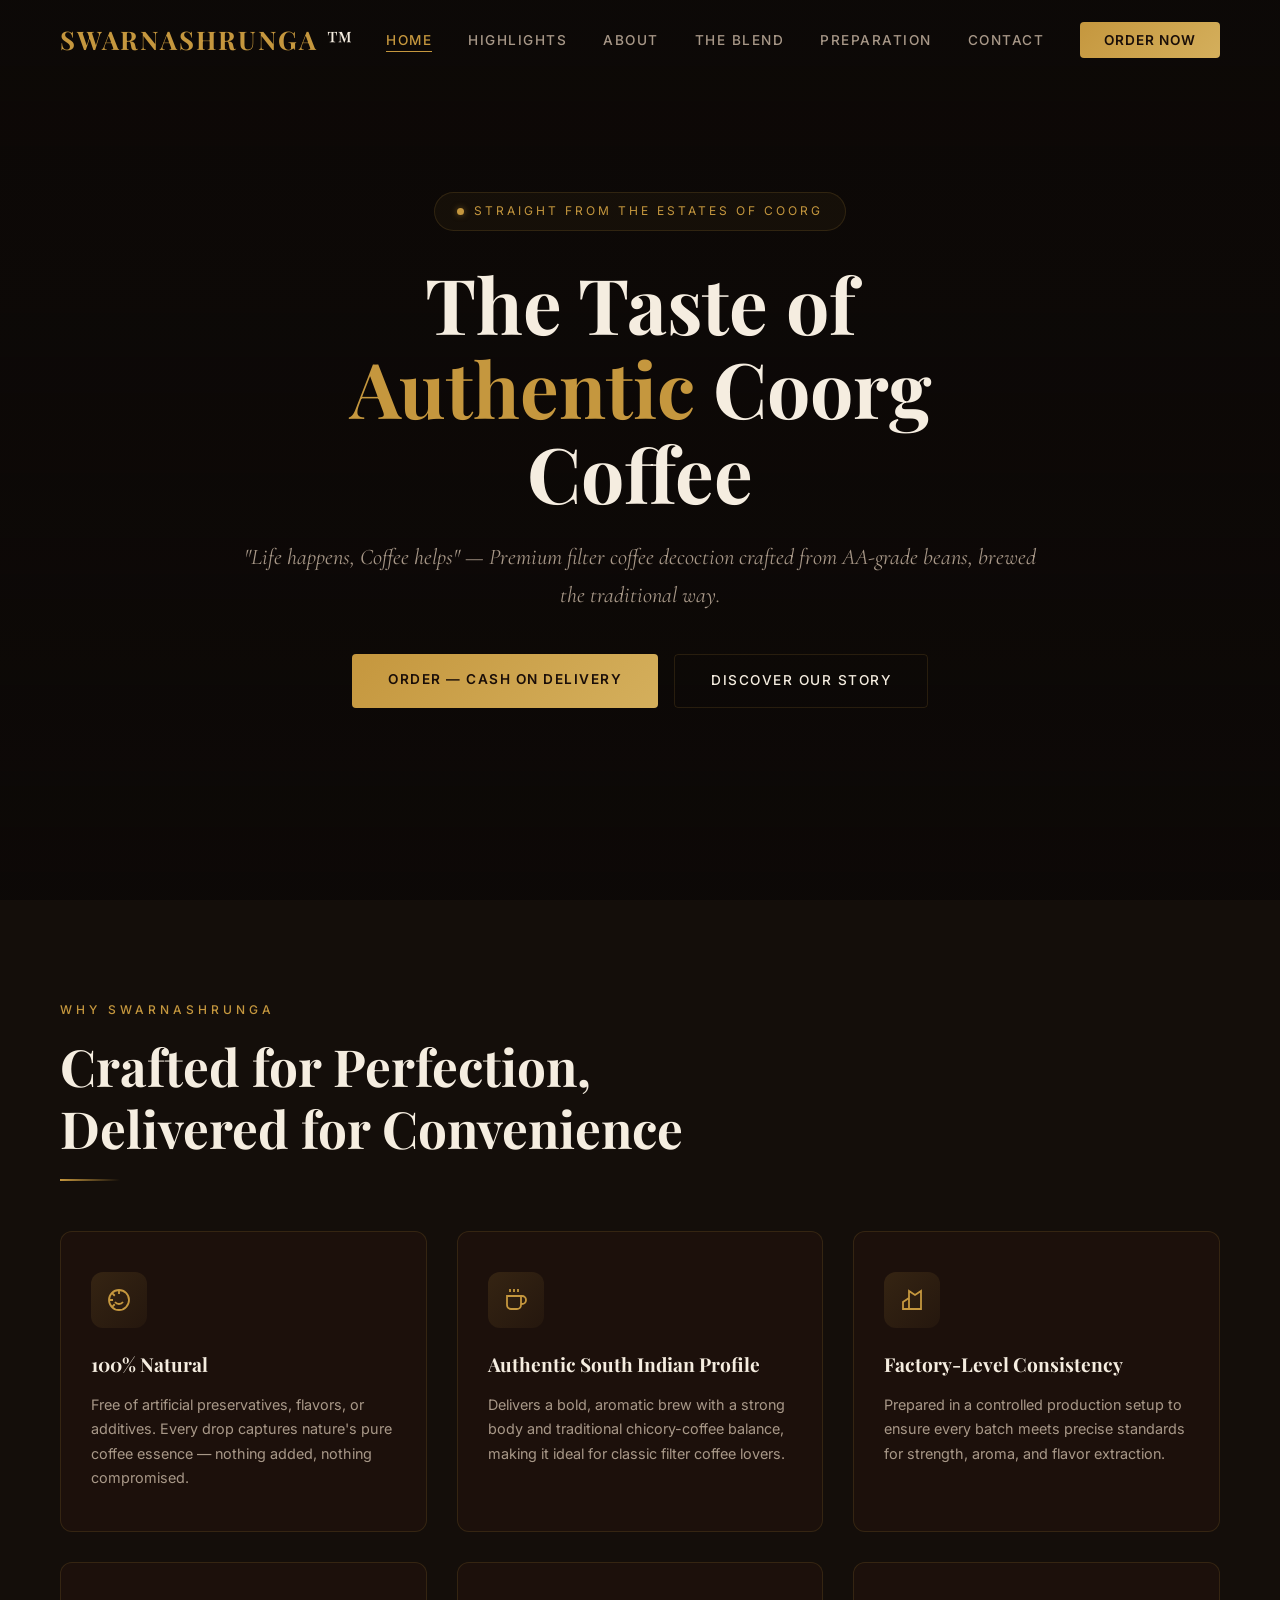
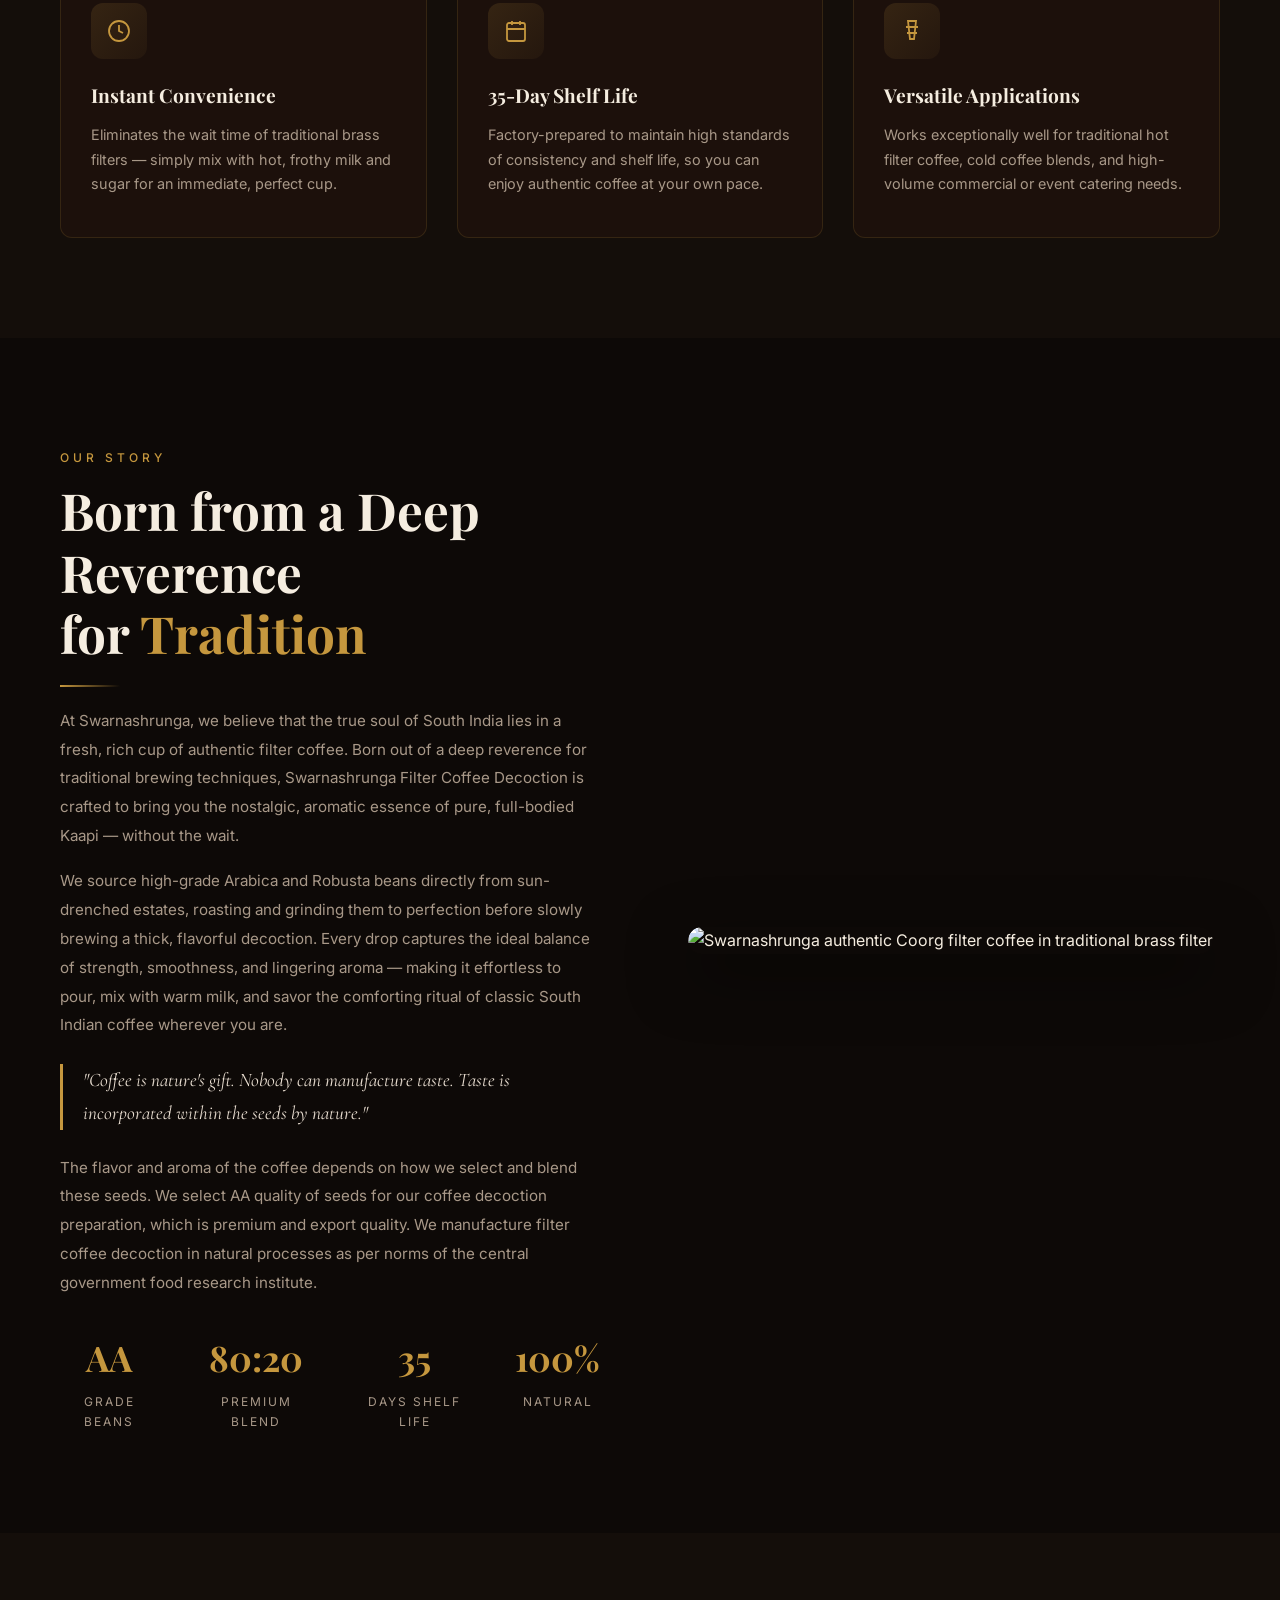
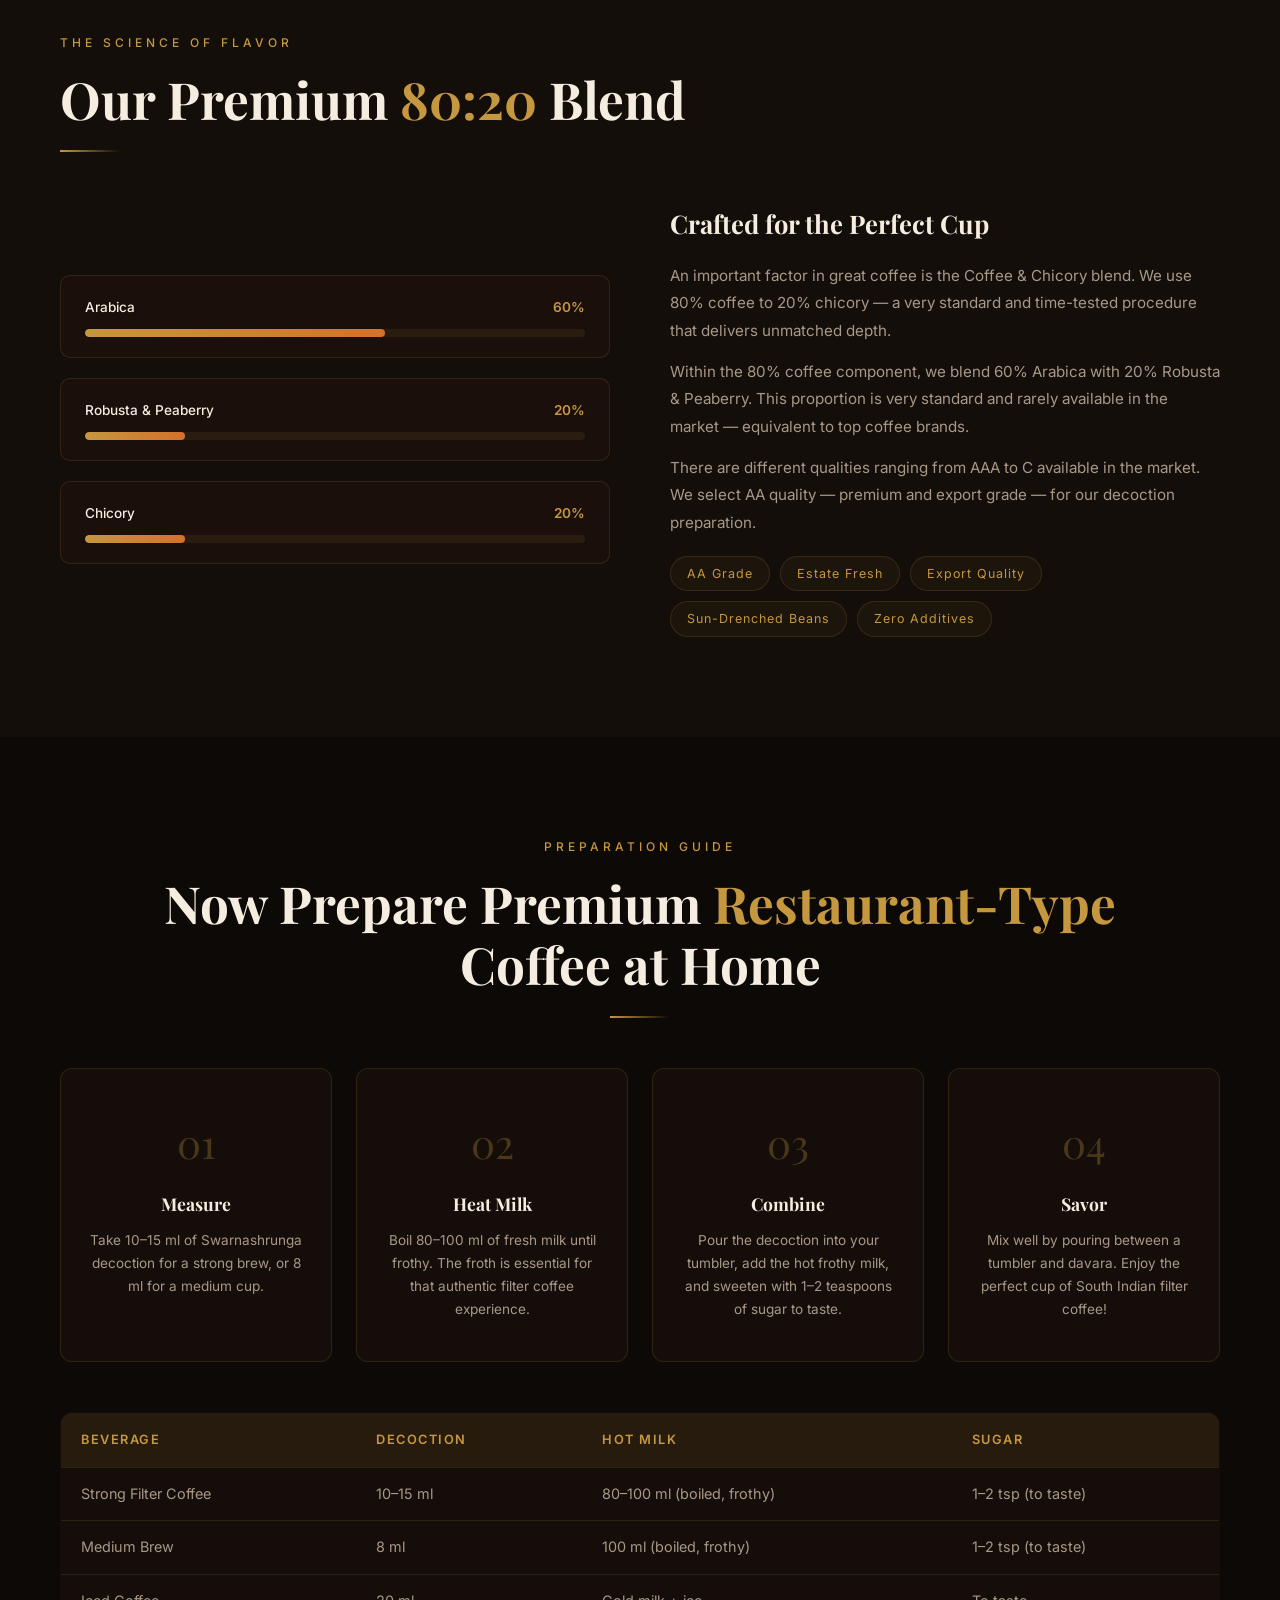
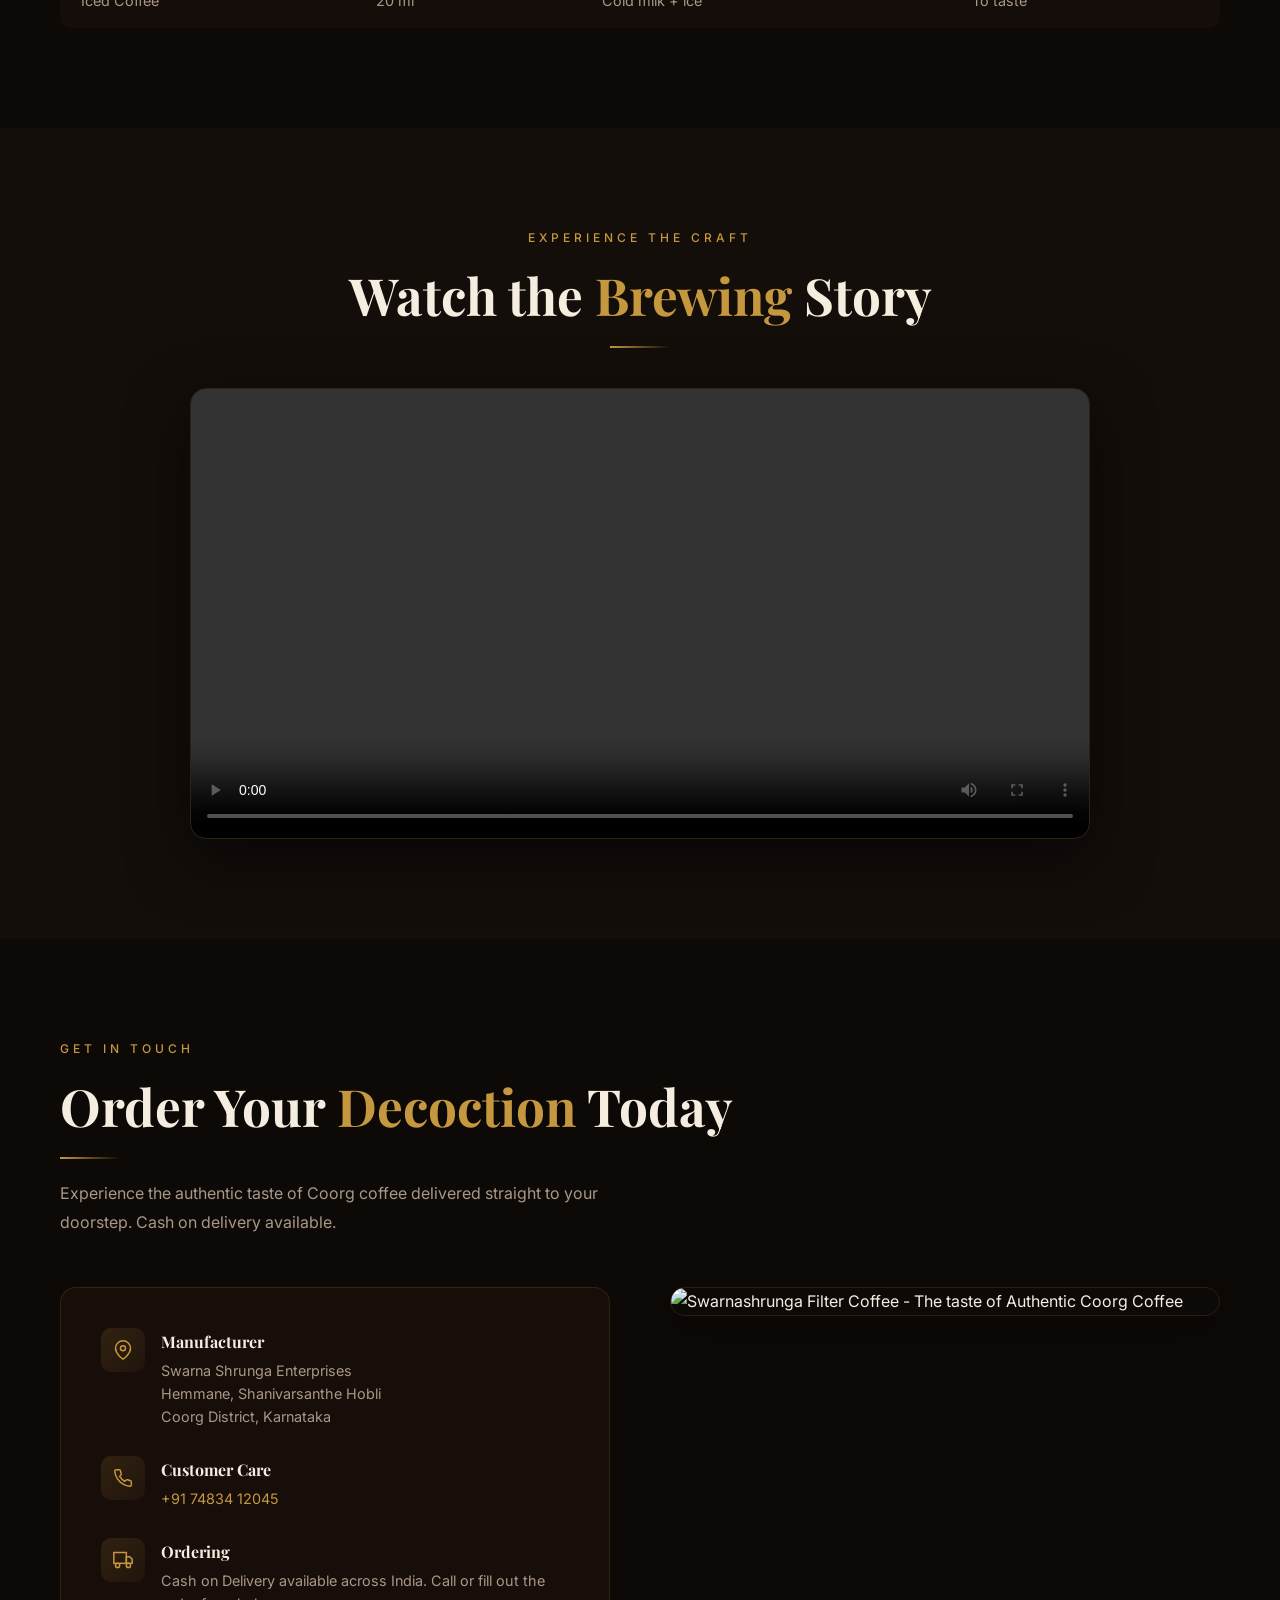
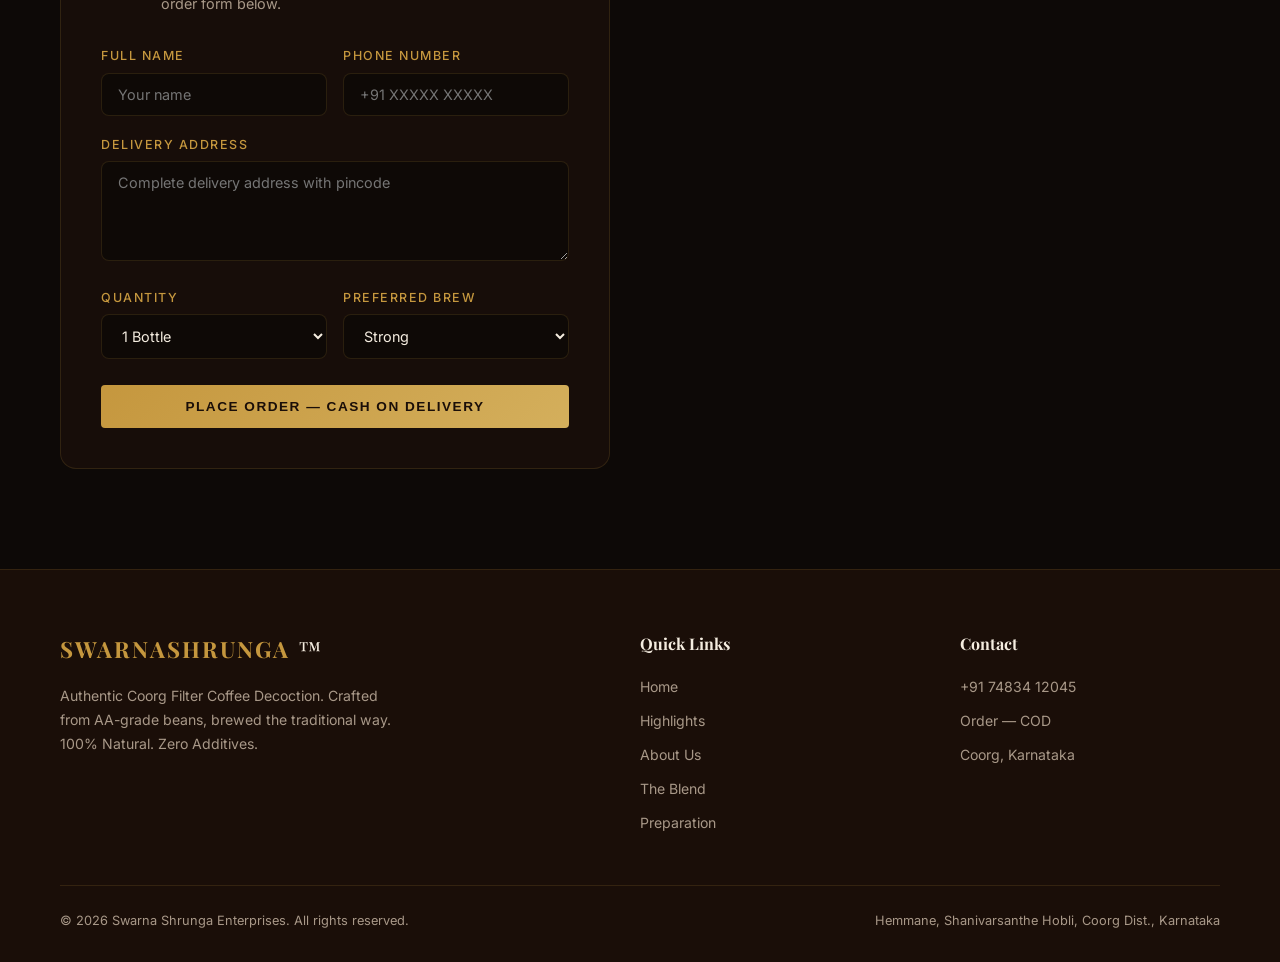
==== index.html @ 89856e54 "Add files via upload" ====
<!DOCTYPE html>
<html lang="en">
<head>
  <meta charset="UTF-8">
  <meta name="viewport" content="width=device-width, initial-scale=1.0">
  <title>Swarnashrunga — Authentic Coorg Filter Coffee Decoction</title>
  <meta name="description" content="Swarnashrunga Filter Coffee Decoction brings the authentic taste of Coorg coffee to your home. 100% natural, premium 80:20 blend, crafted from AA quality beans.">
  <meta name="keywords" content="filter coffee, Coorg coffee, South Indian coffee, coffee decoction, Swarnashrunga, Arabica, Robusta">
  <link rel="stylesheet" href="index.css">
</head>
<body>

  <!-- ===== NAVIGATION ===== -->
  <nav class="navbar" id="navbar">
    <a href="#hero" class="nav-logo">SWARNASHRUNGA<span> ™</span></a>
    <ul class="nav-links" id="navLinks">
      <li><a href="#hero" class="active">Home</a></li>
      <li><a href="#highlights">Highlights</a></li>
      <li><a href="#about">About</a></li>
      <li><a href="#blend">The Blend</a></li>
      <li><a href="#preparation">Preparation</a></li>
      <li><a href="#contact">Contact</a></li>
      <li><a href="#contact" class="nav-cta">Order Now</a></li>
    </ul>
    <button class="hamburger" id="hamburger" aria-label="Toggle navigation menu">
      <span></span><span></span><span></span>
    </button>
  </nav>

  <!-- ===== HERO ===== -->
  <section class="hero" id="hero">
    <div class="hero-video-wrap">
      <video autoplay muted loop playsinline preload="auto" disablePictureInPicture>
        <source src="imageandvedio/coffee_video.mp4" type="video/mp4">
      </video>
    </div>
    <div class="hero-overlay"></div>
    <div class="hero-content">
      <div class="hero-badge"><span class="badge-dot"></span> Straight from the estates of Coorg</div>
      <h1 class="hero-title">
        The Taste of<br><span class="gold">Authentic</span> Coorg Coffee
      </h1>
      <p class="hero-subtitle">
        "Life happens, Coffee helps" — Premium filter coffee decoction crafted from AA-grade beans, brewed the traditional way.
      </p>
      <div class="hero-buttons">
        <a href="#contact" class="btn-primary">Order — Cash on Delivery</a>
        <a href="#about" class="btn-secondary">Discover Our Story</a>
      </div>
    </div>
    <div class="scroll-indicator" aria-hidden="true">
      <span></span><span></span><span></span>
    </div>
  </section>

  <!-- ===== HIGHLIGHTS ===== -->
  <section class="highlights" id="highlights">
    <div class="section-label reveal">Why Swarnashrunga</div>
    <h2 class="section-title reveal">Crafted for Perfection,<br>Delivered for Convenience</h2>
    <div class="divider reveal"></div>
    <div class="highlights-grid">
      <div class="highlight-card reveal">
        <div class="highlight-icon"><svg width="24" height="24" viewBox="0 0 24 24" fill="none" stroke="currentColor" stroke-width="1.8"><path d="M12 2C6.5 2 2 6.5 2 12s4.5 10 10 10 10-4.5 10-10S17.5 2 12 2z"/><path d="M8 14s1.5 2 4 2 4-2 4-2"/><path d="M12 2v4M4.93 4.93l2.83 2.83M2 12h4M4.93 19.07l2.83-2.83"/></svg></div>
        <h3>100% Natural</h3>
        <p>Free of artificial preservatives, flavors, or additives. Every drop captures nature's pure coffee essence — nothing added, nothing compromised.</p>
      </div>
      <div class="highlight-card reveal">
        <div class="highlight-icon"><svg width="24" height="24" viewBox="0 0 24 24" fill="none" stroke="currentColor" stroke-width="1.8"><path d="M17 8h1a4 4 0 0 1 0 8h-1"/><path d="M3 8h14v9a4 4 0 0 1-4 4H7a4 4 0 0 1-4-4V8z"/><line x1="6" y1="1" x2="6" y2="4"/><line x1="10" y1="1" x2="10" y2="4"/><line x1="14" y1="1" x2="14" y2="4"/></svg></div>
        <h3>Authentic South Indian Profile</h3>
        <p>Delivers a bold, aromatic brew with a strong body and traditional chicory-coffee balance, making it ideal for classic filter coffee lovers.</p>
      </div>
      <div class="highlight-card reveal">
        <div class="highlight-icon"><svg width="24" height="24" viewBox="0 0 24 24" fill="none" stroke="currentColor" stroke-width="1.8"><path d="M9 21V10L3 14v7h6zm0 0h12V3l-6 4-6-4v8"/></svg></div>
        <h3>Factory-Level Consistency</h3>
        <p>Prepared in a controlled production setup to ensure every batch meets precise standards for strength, aroma, and flavor extraction.</p>
      </div>
      <div class="highlight-card reveal">
        <div class="highlight-icon"><svg width="24" height="24" viewBox="0 0 24 24" fill="none" stroke="currentColor" stroke-width="1.8"><circle cx="12" cy="12" r="10"/><polyline points="12 6 12 12 16 14"/></svg></div>
        <h3>Instant Convenience</h3>
        <p>Eliminates the wait time of traditional brass filters — simply mix with hot, frothy milk and sugar for an immediate, perfect cup.</p>
      </div>
      <div class="highlight-card reveal">
        <div class="highlight-icon"><svg width="24" height="24" viewBox="0 0 24 24" fill="none" stroke="currentColor" stroke-width="1.8"><rect x="3" y="4" width="18" height="18" rx="2"/><line x1="16" y1="2" x2="16" y2="6"/><line x1="8" y1="2" x2="8" y2="6"/><line x1="3" y1="10" x2="21" y2="10"/></svg></div>
        <h3>35-Day Shelf Life</h3>
        <p>Factory-prepared to maintain high standards of consistency and shelf life, so you can enjoy authentic coffee at your own pace.</p>
      </div>
      <div class="highlight-card reveal">
        <div class="highlight-icon"><svg width="24" height="24" viewBox="0 0 24 24" fill="none" stroke="currentColor" stroke-width="1.8"><path d="M8 2h8l-2 18H10L8 2z"/><path d="M6 8h12"/><path d="M7 14h10"/></svg></div>
        <h3>Versatile Applications</h3>
        <p>Works exceptionally well for traditional hot filter coffee, cold coffee blends, and high-volume commercial or event catering needs.</p>
      </div>
    </div>
  </section>

  <!-- ===== ABOUT US ===== -->
  <section class="about" id="about">
    <div class="about-grid">
      <div class="about-text">
        <div class="section-label reveal">Our Story</div>
        <h2 class="section-title reveal">Born from a Deep Reverence<br>for <span style="color:var(--gold)">Tradition</span></h2>
        <div class="divider reveal"></div>
        <p class="reveal">
          At Swarnashrunga, we believe that the true soul of South India lies in a fresh, rich cup of authentic filter coffee. Born out of a deep reverence for traditional brewing techniques, Swarnashrunga Filter Coffee Decoction is crafted to bring you the nostalgic, aromatic essence of pure, full-bodied Kaapi — without the wait.
        </p>
        <p class="reveal">
          We source high-grade Arabica and Robusta beans directly from sun-drenched estates, roasting and grinding them to perfection before slowly brewing a thick, flavorful decoction. Every drop captures the ideal balance of strength, smoothness, and lingering aroma — making it effortless to pour, mix with warm milk, and savor the comforting ritual of classic South Indian coffee wherever you are.
        </p>
        <blockquote class="reveal">
          "Coffee is nature's gift. Nobody can manufacture taste. Taste is incorporated within the seeds by nature."
        </blockquote>
        <p class="reveal">
          The flavor and aroma of the coffee depends on how we select and blend these seeds. We select AA quality of seeds for our coffee decoction preparation, which is premium and export quality. We manufacture filter coffee decoction in natural processes as per norms of the central government food research institute.
        </p>
        <div class="about-stats reveal">
          <div class="stat">
            <div class="stat-num">AA</div>
            <div class="stat-label">Grade Beans</div>
          </div>
          <div class="stat">
            <div class="stat-num">80:20</div>
            <div class="stat-label">Premium Blend</div>
          </div>
          <div class="stat">
            <div class="stat-num">35</div>
            <div class="stat-label">Days Shelf Life</div>
          </div>
          <div class="stat">
            <div class="stat-num">100%</div>
            <div class="stat-label">Natural</div>
          </div>
        </div>
      </div>
      <div class="about-visual reveal">
        <div class="about-img-wrap">
          <img src="imageandvedio/coffee_image.jpeg" alt="Swarnashrunga authentic Coorg filter coffee in traditional brass filter">
          <div class="about-img-frame"></div>
        </div>
      </div>
    </div>
  </section>

  <!-- ===== BLEND ===== -->
  <section class="blend" id="blend">
    <div class="section-label reveal">The Science of Flavor</div>
    <h2 class="section-title reveal">Our Premium <span style="color:var(--gold)">80:20</span> Blend</h2>
    <div class="divider reveal"></div>
    <div class="blend-content">
      <div class="blend-visual reveal">
        <div class="blend-bar-wrap">
          <div class="blend-bar-label"><span>Arabica</span><span>60%</span></div>
          <div class="blend-bar"><div class="blend-bar-fill" data-width="60"></div></div>
        </div>
        <div class="blend-bar-wrap">
          <div class="blend-bar-label"><span>Robusta &amp; Peaberry</span><span>20%</span></div>
          <div class="blend-bar"><div class="blend-bar-fill" data-width="20"></div></div>
        </div>
        <div class="blend-bar-wrap">
          <div class="blend-bar-label"><span>Chicory</span><span>20%</span></div>
          <div class="blend-bar"><div class="blend-bar-fill" data-width="20"></div></div>
        </div>
      </div>
      <div class="blend-info reveal">
        <h3>Crafted for the Perfect Cup</h3>
        <p>An important factor in great coffee is the Coffee &amp; Chicory blend. We use 80% coffee to 20% chicory — a very standard and time-tested procedure that delivers unmatched depth.</p>
        <p>Within the 80% coffee component, we blend 60% Arabica with 20% Robusta &amp; Peaberry. This proportion is very standard and rarely available in the market — equivalent to top coffee brands.</p>
        <p>There are different qualities ranging from AAA to C available in the market. We select AA quality — premium and export grade — for our decoction preparation.</p>
        <div class="blend-tags">
          <span class="blend-tag">AA Grade</span>
          <span class="blend-tag">Estate Fresh</span>
          <span class="blend-tag">Export Quality</span>
          <span class="blend-tag">Sun-Drenched Beans</span>
          <span class="blend-tag">Zero Additives</span>
        </div>
      </div>
    </div>
  </section>

  <!-- ===== PREPARATION GUIDE ===== -->
  <section class="preparation" id="preparation">
    <div style="text-align:center;">
      <div class="section-label reveal">Preparation Guide</div>
      <h2 class="section-title reveal" style="margin-left:auto;margin-right:auto;">Now Prepare Premium <span style="color:var(--gold)">Restaurant-Type</span><br>Coffee at Home</h2>
      <div class="divider reveal" style="margin-left:auto;margin-right:auto;"></div>
    </div>
    <div class="prep-grid">
      <div class="prep-card reveal">
        <div class="prep-step">01</div>
        <h4>Measure</h4>
        <p>Take 10–15 ml of Swarnashrunga decoction for a strong brew, or 8 ml for a medium cup.</p>
      </div>
      <div class="prep-card reveal">
        <div class="prep-step">02</div>
        <h4>Heat Milk</h4>
        <p>Boil 80–100 ml of fresh milk until frothy. The froth is essential for that authentic filter coffee experience.</p>
      </div>
      <div class="prep-card reveal">
        <div class="prep-step">03</div>
        <h4>Combine</h4>
        <p>Pour the decoction into your tumbler, add the hot frothy milk, and sweeten with 1–2 teaspoons of sugar to taste.</p>
      </div>
      <div class="prep-card reveal">
        <div class="prep-step">04</div>
        <h4>Savor</h4>
        <p>Mix well by pouring between a tumbler and davara. Enjoy the perfect cup of South Indian filter coffee!</p>
      </div>
    </div>

    <div class="prep-table-wrap reveal">
      <table class="prep-table">
        <thead>
          <tr>
            <th>Beverage</th>
            <th>Decoction</th>
            <th>Hot Milk</th>
            <th>Sugar</th>
          </tr>
        </thead>
        <tbody>
          <tr>
            <td>Strong Filter Coffee</td>
            <td>10–15 ml</td>
            <td>80–100 ml (boiled, frothy)</td>
            <td>1–2 tsp (to taste)</td>
          </tr>
          <tr>
            <td>Medium Brew</td>
            <td>8 ml</td>
            <td>100 ml (boiled, frothy)</td>
            <td>1–2 tsp (to taste)</td>
          </tr>
          <tr>
            <td>Iced Coffee</td>
            <td>20 ml</td>
            <td>Cold milk + ice</td>
            <td>To taste</td>
          </tr>
        </tbody>
      </table>
    </div>
  </section>

  <!-- ===== VIDEO SECTION ===== -->
  <section class="video-section" id="video">
    <div class="section-label reveal">Experience the Craft</div>
    <h2 class="section-title reveal" style="margin-left:auto;margin-right:auto;">Watch the <span style="color:var(--gold)">Brewing</span> Story</h2>
    <div class="divider reveal" style="margin-left:auto;margin-right:auto;"></div>
    <div class="video-wrapper reveal">
      <video controls preload="auto" playsinline>
        <source src="imageandvedio/coffee_video.mp4" type="video/mp4">
        Your browser does not support the video tag.
      </video>
    </div>
  </section>

  <!-- ===== CONTACT ===== -->
  <section class="contact" id="contact">
    <div class="section-label reveal">Get in Touch</div>
    <h2 class="section-title reveal">Order Your <span style="color:var(--gold)">Decoction</span> Today</h2>
    <div class="divider reveal"></div>
    <p class="section-desc reveal">Experience the authentic taste of Coorg coffee delivered straight to your doorstep. Cash on delivery available.</p>

    <div class="contact-grid">
      <div class="contact-info-card reveal">
        <div class="contact-item">
          <div class="contact-icon"><svg width="20" height="20" viewBox="0 0 24 24" fill="none" stroke="currentColor" stroke-width="1.8"><path d="M21 10c0 7-9 13-9 13S3 17 3 10a9 9 0 1 1 18 0z"/><circle cx="12" cy="10" r="3"/></svg></div>
          <div>
            <h4>Manufacturer</h4>
            <p>Swarna Shrunga Enterprises<br>Hemmane, Shanivarsanthe Hobli<br>Coorg District, Karnataka</p>
          </div>
        </div>
        <div class="contact-item">
          <div class="contact-icon"><svg width="20" height="20" viewBox="0 0 24 24" fill="none" stroke="currentColor" stroke-width="1.8"><path d="M22 16.92v3a2 2 0 0 1-2.18 2 19.79 19.79 0 0 1-8.63-3.07 19.5 19.5 0 0 1-6-6A19.79 19.79 0 0 1 2.12 4.18 2 2 0 0 1 4.11 2h3a2 2 0 0 1 2 1.72c.127.96.361 1.903.7 2.81a2 2 0 0 1-.45 2.11L8.09 9.91a16 16 0 0 0 6 6l1.27-1.27a2 2 0 0 1 2.11-.45c.907.339 1.85.573 2.81.7A2 2 0 0 1 22 16.92z"/></svg></div>
          <div>
            <h4>Customer Care</h4>
            <p><a href="tel:+917483412045" style="color:var(--gold);text-decoration:none;">+91 74834 12045</a></p>
          </div>
        </div>
        <div class="contact-item">
          <div class="contact-icon"><svg width="20" height="20" viewBox="0 0 24 24" fill="none" stroke="currentColor" stroke-width="1.8"><rect x="1" y="3" width="15" height="13"/><polygon points="16 8 20 8 23 11 23 16 16 16 16 8"/><circle cx="5.5" cy="18.5" r="2.5"/><circle cx="18.5" cy="18.5" r="2.5"/></svg></div>
          <div>
            <h4>Ordering</h4>
            <p>Cash on Delivery available across India. Call or fill out the order form below.</p>
          </div>
        </div>

        <!-- Order Form -->
        <form class="contact-form" id="orderForm" onsubmit="handleOrder(event)">
          <div class="form-row">
            <div class="form-group">
              <label for="custName">Full Name</label>
              <input type="text" id="custName" name="name" required placeholder="Your name">
            </div>
            <div class="form-group">
              <label for="custPhone">Phone Number</label>
              <input type="tel" id="custPhone" name="phone" required placeholder="+91 XXXXX XXXXX">
            </div>
          </div>
          <div class="form-group">
            <label for="custAddress">Delivery Address</label>
            <textarea id="custAddress" name="address" required placeholder="Complete delivery address with pincode"></textarea>
          </div>
          <div class="form-row">
            <div class="form-group">
              <label for="custQty">Quantity</label>
              <select id="custQty" name="quantity">
                <option value="1">1 Bottle</option>
                <option value="2">2 Bottles</option>
                <option value="3">3 Bottles</option>
                <option value="5">5 Bottles</option>
                <option value="10">10 Bottles</option>
              </select>
            </div>
            <div class="form-group">
              <label for="custBrew">Preferred Brew</label>
              <select id="custBrew" name="brew">
                <option value="strong">Strong</option>
                <option value="medium">Medium</option>
              </select>
            </div>
          </div>
          <button type="submit" class="btn-primary" style="width:100%;margin-top:8px;">
            Place Order — Cash on Delivery
          </button>
        </form>
      </div>
      <div class="contact-image-wrap reveal">
        <img src="imageandvedio/coffee_image.jpeg" alt="Swarnashrunga Filter Coffee - The taste of Authentic Coorg Coffee">
      </div>
    </div>
  </section>

  <!-- ===== FOOTER ===== -->
  <footer class="footer">
    <div class="footer-top">
      <div class="footer-brand">
        <a href="#hero" class="nav-logo">SWARNASHRUNGA<span> ™</span></a>
        <p>Authentic Coorg Filter Coffee Decoction. Crafted from AA-grade beans, brewed the traditional way. 100% Natural. Zero Additives.</p>
      </div>
      <div class="footer-col">
        <h4>Quick Links</h4>
        <a href="#hero">Home</a>
        <a href="#highlights">Highlights</a>
        <a href="#about">About Us</a>
        <a href="#blend">The Blend</a>
        <a href="#preparation">Preparation</a>
      </div>
      <div class="footer-col">
        <h4>Contact</h4>
        <a href="tel:+917483412045">+91 74834 12045</a>
        <a href="#contact">Order — COD</a>
        <a>Coorg, Karnataka</a>
      </div>
    </div>
    <div class="footer-bottom">
      <p>&copy; 2026 Swarna Shrunga Enterprises. All rights reserved.</p>
      <p>Hemmane, Shanivarsanthe Hobli, Coorg Dist., Karnataka</p>
    </div>
  </footer>

  <script src="index.js"></script>
</body>
</html>
---- index.css ----
@import url('https://fonts.googleapis.com/css2?family=Playfair+Display:ital,wght@0,400;0,600;0,700;0,800;1,400;1,600&family=Inter:wght@300;400;500;600&family=Cormorant+Garamond:ital,wght@0,400;0,600;0,700;1,400;1,600&display=swap');

:root {
  --gold: #C5973E;
  --gold-light: #D4AF5C;
  --gold-bright: #E8C870;
  --coffee-dark: #1A0E08;
  --coffee-mid: #2D1810;
  --coffee-rich: #3E2215;
  --cream: #F5EDE0;
  --cream-light: #FAF6F0;
  --cream-dark: #E8DDD0;
  --text-light: #F5EDE0;
  --text-muted: #A89888;
  --accent-orange: #D4712A;
  --bg-dark: #0D0907;
  --bg-section: #140E0A;
  --border-subtle: rgba(197, 151, 62, 0.15);
  --shadow-gold: 0 0 40px rgba(197, 151, 62, 0.1);
  --transition: all 0.4s cubic-bezier(0.25, 0.46, 0.45, 0.94);
}

*, *::before, *::after {
  margin: 0; padding: 0; box-sizing: border-box;
}

html {
  scroll-behavior: smooth;
  scroll-padding-top: 80px;
}

body {
  font-family: 'Inter', sans-serif;
  background: var(--bg-dark);
  color: var(--text-light);
  overflow-x: hidden;
  line-height: 1.7;
}

/* ===== SCROLLBAR ===== */
::-webkit-scrollbar { width: 8px; }
::-webkit-scrollbar-track { background: var(--coffee-dark); }
::-webkit-scrollbar-thumb { background: var(--gold); border-radius: 4px; }

/* ===== NAVIGATION ===== */
.navbar {
  position: fixed; top: 0; left: 0; width: 100%; z-index: 1000;
  padding: 18px 60px;
  display: flex; align-items: center; justify-content: space-between;
  transition: var(--transition);
  background: transparent;
}

.navbar.scrolled {
  background: rgba(13, 9, 7, 0.95);
  backdrop-filter: blur(20px);
  padding: 12px 60px;
  box-shadow: 0 2px 30px rgba(0,0,0,0.5);
}

.nav-logo {
  font-family: 'Playfair Display', serif;
  font-size: 1.6rem; font-weight: 700;
  color: var(--gold);
  text-decoration: none;
  letter-spacing: 2px;
}

.nav-logo span { color: var(--cream); font-weight: 400; }

.nav-links {
  display: flex; gap: 36px; list-style: none; align-items: center;
}

.nav-links a {
  color: var(--text-muted); text-decoration: none;
  font-size: 0.85rem; font-weight: 500;
  letter-spacing: 1.5px; text-transform: uppercase;
  position: relative; transition: var(--transition);
}

.nav-links a::after {
  content: ''; position: absolute; bottom: -4px; left: 0;
  width: 0; height: 1.5px; background: var(--gold);
  transition: width 0.3s ease;
}

.nav-links a:hover, .nav-links a.active {
  color: var(--gold);
}

.nav-links a:hover::after, .nav-links a.active::after {
  width: 100%;
}

.nav-cta {
  background: linear-gradient(135deg, var(--gold), var(--gold-light)) !important;
  color: var(--coffee-dark) !important;
  padding: 10px 24px !important;
  border-radius: 4px;
  font-weight: 600 !important;
  letter-spacing: 1px !important;
}

.nav-cta::after { display: none !important; }

.nav-cta:hover {
  transform: translateY(-2px);
  box-shadow: 0 4px 20px rgba(197, 151, 62, 0.4);
}

/* Mobile Menu */
.hamburger {
  display: none; cursor: pointer; flex-direction: column;
  gap: 5px; background: none; border: none; padding: 5px;
}

.hamburger span {
  width: 25px; height: 2px; background: var(--gold);
  transition: var(--transition); display: block;
}

.hamburger.active span:nth-child(1) { transform: rotate(45deg) translate(5px, 5px); }
.hamburger.active span:nth-child(2) { opacity: 0; }
.hamburger.active span:nth-child(3) { transform: rotate(-45deg) translate(5px, -5px); }

/* ===== HERO SECTION ===== */
.hero {
  height: 100vh; position: relative;
  display: flex; align-items: center; justify-content: center;
  overflow: hidden;
}

.hero-video-wrap {
  position: absolute; inset: 0; z-index: 0;
}

.hero-video-wrap video {
  width: 100%; height: 100%; object-fit: cover;
}

.hero-overlay {
  position: absolute; inset: 0; z-index: 1;
  background: linear-gradient(
    180deg,
    rgba(13,9,7,0.4) 0%,
    rgba(13,9,7,0.6) 50%,
    rgba(13,9,7,0.95) 100%
  );
}

.hero-content {
  position: relative; z-index: 2;
  text-align: center; max-width: 850px; padding: 0 20px;
}

.hero-badge {
  display: inline-flex; align-items: center; gap: 10px;
  padding: 8px 22px; border: 1px solid var(--border-subtle);
  border-radius: 30px; margin-bottom: 30px;
  font-size: 0.75rem; letter-spacing: 3px; text-transform: uppercase;
  color: var(--gold); background: rgba(197, 151, 62, 0.05);
  animation: fadeInDown 1s ease 0.3s both;
}

.badge-dot {
  width: 7px; height: 7px; border-radius: 50%;
  background: var(--gold); display: inline-block;
  box-shadow: 0 0 6px rgba(197, 151, 62, 0.5);
}

.hero-title {
  font-family: 'Playfair Display', serif;
  font-size: clamp(2.8rem, 6vw, 5rem);
  font-weight: 700; line-height: 1.1;
  margin-bottom: 24px; color: var(--cream);
  animation: fadeInUp 1s ease 0.5s both;
}

.hero-title .gold { color: var(--gold); }

.hero-subtitle {
  font-family: 'Cormorant Garamond', serif;
  font-size: clamp(1.1rem, 2vw, 1.4rem);
  color: var(--text-muted); font-weight: 400;
  font-style: italic; margin-bottom: 40px;
  animation: fadeInUp 1s ease 0.7s both;
}

.hero-buttons {
  display: flex; gap: 16px; justify-content: center;
  flex-wrap: wrap; animation: fadeInUp 1s ease 0.9s both;
}

.btn-primary {
  background: linear-gradient(135deg, var(--gold), var(--gold-light));
  color: var(--coffee-dark); padding: 14px 36px;
  border: none; border-radius: 4px; font-size: 0.85rem;
  font-weight: 600; letter-spacing: 1.5px; text-transform: uppercase;
  cursor: pointer; transition: var(--transition);
  text-decoration: none; display: inline-block;
}

.btn-primary:hover {
  transform: translateY(-3px);
  box-shadow: 0 8px 30px rgba(197, 151, 62, 0.4);
}

.btn-secondary {
  background: transparent; color: var(--cream);
  padding: 14px 36px; border: 1px solid var(--border-subtle);
  border-radius: 4px; font-size: 0.85rem;
  font-weight: 500; letter-spacing: 1.5px; text-transform: uppercase;
  cursor: pointer; transition: var(--transition);
  text-decoration: none; display: inline-block;
}

.btn-secondary:hover {
  border-color: var(--gold); color: var(--gold);
  background: rgba(197, 151, 62, 0.05);
}

.scroll-indicator {
  position: absolute; bottom: 30px; left: 50%;
  transform: translateX(-50%); z-index: 2;
  animation: bounce 2s infinite;
}

.scroll-indicator span {
  display: block; width: 20px; height: 20px;
  border-right: 2px solid var(--gold); border-bottom: 2px solid var(--gold);
  transform: rotate(45deg); margin: -8px auto;
  opacity: 0; animation: scrollAnim 2s infinite;
}

.scroll-indicator span:nth-child(2) { animation-delay: 0.2s; }
.scroll-indicator span:nth-child(3) { animation-delay: 0.4s; }

/* ===== SECTION COMMON ===== */
section { padding: 100px 60px; position: relative; }

.section-label {
  font-size: 0.75rem; letter-spacing: 4px; text-transform: uppercase;
  color: var(--gold); margin-bottom: 16px; font-weight: 500;
}

.section-title {
  font-family: 'Playfair Display', serif;
  font-size: clamp(2rem, 4vw, 3.2rem);
  font-weight: 700; color: var(--cream); margin-bottom: 20px;
  line-height: 1.2;
}

.section-desc {
  font-size: 1rem; color: var(--text-muted);
  max-width: 600px; line-height: 1.8;
}

.divider {
  width: 60px; height: 2px;
  background: linear-gradient(90deg, var(--gold), transparent);
  margin: 20px 0;
}

/* ===== HIGHLIGHTS SECTION ===== */
.highlights { background: var(--bg-section); }

.highlights-grid {
  display: grid;
  grid-template-columns: repeat(auto-fit, minmax(280px, 1fr));
  gap: 30px; margin-top: 50px;
}

.highlight-card {
  background: rgba(30, 18, 12, 0.8);
  border: 1px solid var(--border-subtle);
  border-radius: 12px; padding: 40px 30px;
  transition: var(--transition); position: relative; overflow: hidden;
}

.highlight-card::before {
  content: ''; position: absolute; top: 0; left: 0;
  width: 100%; height: 3px;
  background: linear-gradient(90deg, var(--gold), var(--accent-orange));
  transform: scaleX(0); transform-origin: left;
  transition: transform 0.4s ease;
}

.highlight-card:hover::before { transform: scaleX(1); }

.highlight-card:hover {
  transform: translateY(-8px);
  box-shadow: var(--shadow-gold);
  border-color: rgba(197, 151, 62, 0.3);
}

.highlight-icon {
  width: 56px; height: 56px; border-radius: 12px;
  background: linear-gradient(135deg, rgba(197,151,62,0.15), rgba(197,151,62,0.05));
  display: flex; align-items: center; justify-content: center;
  margin-bottom: 20px; color: var(--gold);
}

.highlight-icon svg {
  stroke: var(--gold);
}

.highlight-card h3 {
  font-family: 'Playfair Display', serif;
  font-size: 1.2rem; color: var(--cream); margin-bottom: 12px;
}

.highlight-card p {
  font-size: 0.9rem; color: var(--text-muted); line-height: 1.7;
}

/* ===== ABOUT SECTION ===== */
.about { background: var(--bg-dark); }

.about-grid {
  display: grid; grid-template-columns: 1fr 1fr;
  gap: 80px; align-items: center; margin-top: 10px;
}

.about-text .section-label { margin-bottom: 12px; }
.about-text .section-title { margin-bottom: 16px; }

.about-text p {
  color: var(--text-muted); font-size: 0.95rem;
  line-height: 1.9; margin-bottom: 16px;
}

.about-text blockquote {
  border-left: 3px solid var(--gold); padding-left: 20px;
  font-family: 'Cormorant Garamond', serif;
  font-size: 1.2rem; font-style: italic;
  color: var(--cream-dark); margin: 24px 0;
}

.about-stats {
  display: flex; gap: 40px; margin-top: 30px;
}

.stat { text-align: center; }

.stat-num {
  font-family: 'Playfair Display', serif;
  font-size: 2.2rem; font-weight: 700; color: var(--gold);
}

.stat-label {
  font-size: 0.75rem; color: var(--text-muted);
  text-transform: uppercase; letter-spacing: 2px; margin-top: 4px;
}

.about-visual {
  position: relative; display: flex;
  align-items: center; justify-content: center;
}

.about-img-wrap {
  position: relative; border-radius: 16px; overflow: hidden;
  box-shadow: 0 20px 60px rgba(0,0,0,0.5);
}

.about-img-wrap img {
  width: 100%; display: block; border-radius: 16px;
}

.about-img-frame {
  position: absolute; top: -15px; left: -15px;
  width: calc(100% + 30px); height: calc(100% + 30px);
  border: 1px solid var(--border-subtle);
  border-radius: 20px; z-index: -1;
}

/* ===== BLEND SECTION ===== */
.blend { background: var(--bg-section); }

.blend-content {
  display: grid; grid-template-columns: 1fr 1fr;
  gap: 60px; margin-top: 50px; align-items: center;
}

.blend-visual {
  display: flex; flex-direction: column; gap: 20px;
}

.blend-bar-wrap {
  background: rgba(30, 18, 12, 0.6);
  border: 1px solid var(--border-subtle);
  border-radius: 10px; padding: 20px 24px;
}

.blend-bar-label {
  display: flex; justify-content: space-between;
  font-size: 0.85rem; margin-bottom: 10px;
}

.blend-bar-label span:first-child { color: var(--cream); font-weight: 500; }
.blend-bar-label span:last-child { color: var(--gold); font-weight: 600; }

.blend-bar {
  width: 100%; height: 8px; background: rgba(197,151,62,0.1);
  border-radius: 4px; overflow: hidden;
}

.blend-bar-fill {
  height: 100%; border-radius: 4px;
  background: linear-gradient(90deg, var(--gold), var(--accent-orange));
  width: 0; transition: width 1.5s cubic-bezier(0.25, 0.46, 0.45, 0.94);
}

.blend-info h3 {
  font-family: 'Playfair Display', serif;
  font-size: 1.6rem; color: var(--cream); margin-bottom: 16px;
}

.blend-info p {
  color: var(--text-muted); font-size: 0.95rem;
  line-height: 1.8; margin-bottom: 14px;
}

.blend-tags {
  display: flex; flex-wrap: wrap; gap: 10px; margin-top: 20px;
}

.blend-tag {
  padding: 6px 16px; border: 1px solid var(--border-subtle);
  border-radius: 20px; font-size: 0.78rem;
  color: var(--gold); letter-spacing: 1px;
  background: rgba(197, 151, 62, 0.05);
}

/* ===== PREPARATION SECTION ===== */
.preparation { background: var(--bg-dark); }

.prep-grid {
  display: grid;
  grid-template-columns: repeat(auto-fit, minmax(220px, 1fr));
  gap: 24px; margin-top: 50px;
}

.prep-card {
  text-align: center; padding: 40px 24px;
  background: rgba(30, 18, 12, 0.5);
  border: 1px solid var(--border-subtle);
  border-radius: 12px; transition: var(--transition);
}

.prep-card:hover {
  transform: translateY(-5px);
  border-color: rgba(197, 151, 62, 0.3);
}

.prep-step {
  font-family: 'Playfair Display', serif;
  font-size: 2.5rem; color: var(--gold); opacity: 0.3;
  margin-bottom: 12px;
}

.prep-card h4 {
  font-family: 'Playfair Display', serif;
  font-size: 1.1rem; color: var(--cream); margin-bottom: 10px;
}

.prep-card p {
  font-size: 0.85rem; color: var(--text-muted); line-height: 1.7;
}

/* ===== TABLE ===== */
.prep-table-wrap {
  margin-top: 50px; overflow-x: auto;
}

.prep-table {
  width: 100%; border-collapse: collapse;
  background: rgba(30, 18, 12, 0.5);
  border: 1px solid var(--border-subtle);
  border-radius: 12px; overflow: hidden;
}

.prep-table th {
  background: rgba(197, 151, 62, 0.1);
  color: var(--gold); font-size: 0.8rem;
  letter-spacing: 1.5px; text-transform: uppercase;
  padding: 16px 20px; text-align: left; font-weight: 600;
}

.prep-table td {
  padding: 14px 20px; color: var(--text-muted);
  font-size: 0.9rem; border-top: 1px solid var(--border-subtle);
}

.prep-table tr:hover td { background: rgba(197, 151, 62, 0.03); }

/* ===== VIDEO SECTION ===== */
.video-section {
  background: var(--bg-section);
  text-align: center;
}

.video-wrapper {
  max-width: 900px; margin: 40px auto 0;
  border-radius: 16px; overflow: hidden;
  box-shadow: 0 20px 60px rgba(0,0,0,0.6);
  border: 1px solid var(--border-subtle);
}

.video-wrapper video {
  width: 100%; display: block;
}

/* ===== CONTACT SECTION ===== */
.contact { background: var(--bg-dark); }

.contact-grid {
  display: grid; grid-template-columns: 1fr 1fr;
  gap: 60px; margin-top: 50px;
}

.contact-info-card {
  background: rgba(30, 18, 12, 0.6);
  border: 1px solid var(--border-subtle);
  border-radius: 16px; padding: 40px;
}

.contact-item {
  display: flex; gap: 16px; margin-bottom: 28px;
  align-items: flex-start;
}

.contact-icon {
  width: 44px; height: 44px; border-radius: 10px;
  background: linear-gradient(135deg, rgba(197,151,62,0.15), rgba(197,151,62,0.05));
  display: flex; align-items: center; justify-content: center;
  flex-shrink: 0; color: var(--gold);
}

.contact-icon svg {
  stroke: var(--gold);
}

.contact-item h4 {
  font-family: 'Playfair Display', serif;
  font-size: 1rem; color: var(--cream); margin-bottom: 4px;
}

.contact-item p {
  font-size: 0.9rem; color: var(--text-muted); line-height: 1.6;
}

.contact-image-wrap {
  border-radius: 16px; overflow: hidden;
  border: 1px solid var(--border-subtle);
  box-shadow: 0 10px 40px rgba(0,0,0,0.4);
  align-self: start;
}

.contact-image-wrap img {
  width: 100%; height: auto; object-fit: contain; display: block;
}

/* ===== FORM ===== */
.contact-form { margin-top: 30px; }

.form-group { margin-bottom: 18px; }

.form-group label {
  display: block; font-size: 0.78rem;
  letter-spacing: 1.5px; text-transform: uppercase;
  color: var(--gold); margin-bottom: 6px; font-weight: 500;
}

.form-group input, .form-group textarea, .form-group select {
  width: 100%; padding: 12px 16px;
  background: rgba(13, 9, 7, 0.8);
  border: 1px solid var(--border-subtle);
  border-radius: 8px; color: var(--cream);
  font-family: 'Inter', sans-serif; font-size: 0.9rem;
  transition: var(--transition); outline: none;
}

.form-group input:focus, .form-group textarea:focus, .form-group select:focus {
  border-color: var(--gold);
  box-shadow: 0 0 0 3px rgba(197, 151, 62, 0.1);
}

.form-group textarea { resize: vertical; min-height: 100px; }

.form-row { display: grid; grid-template-columns: 1fr 1fr; gap: 16px; }

/* ===== FOOTER ===== */
.footer {
  background: var(--coffee-dark); padding: 60px 60px 30px;
  border-top: 1px solid var(--border-subtle);
}

.footer-top {
  display: grid; grid-template-columns: 2fr 1fr 1fr;
  gap: 60px; margin-bottom: 40px;
}

.footer-brand .nav-logo { font-size: 1.4rem; display: inline-block; margin-bottom: 16px; }

.footer-brand p {
  color: var(--text-muted); font-size: 0.88rem; line-height: 1.7;
  max-width: 340px;
}

.footer-col h4 {
  font-family: 'Playfair Display', serif;
  font-size: 1rem; color: var(--cream); margin-bottom: 18px;
}

.footer-col a {
  display: block; color: var(--text-muted); text-decoration: none;
  font-size: 0.88rem; margin-bottom: 10px; transition: var(--transition);
}

.footer-col a:hover { color: var(--gold); transform: translateX(4px); }

.footer-bottom {
  border-top: 1px solid var(--border-subtle);
  padding-top: 24px; display: flex;
  justify-content: space-between; align-items: center;
}

.footer-bottom p {
  font-size: 0.8rem; color: var(--text-muted);
}

/* ===== ANIMATIONS ===== */
@keyframes fadeInUp {
  from { opacity: 0; transform: translateY(30px); }
  to { opacity: 1; transform: translateY(0); }
}

@keyframes fadeInDown {
  from { opacity: 0; transform: translateY(-20px); }
  to { opacity: 1; transform: translateY(0); }
}

@keyframes scrollAnim {
  0% { opacity: 0; transform: rotate(45deg) translate(-10px, -10px); }
  50% { opacity: 1; }
  100% { opacity: 0; transform: rotate(45deg) translate(10px, 10px); }
}

@keyframes float {
  0%, 100% { transform: translateY(0); }
  50% { transform: translateY(-10px); }
}

.reveal {
  opacity: 0; transform: translateY(40px);
  transition: opacity 0.8s ease, transform 0.8s ease;
}

.reveal.visible {
  opacity: 1; transform: translateY(0);
}

/* ===== RESPONSIVE ===== */
@media (max-width: 1024px) {
  section { padding: 80px 40px; }
  .navbar { padding: 16px 30px; }
  .about-grid, .blend-content, .contact-grid { grid-template-columns: 1fr; gap: 40px; }
  .footer-top { grid-template-columns: 1fr 1fr; }
}

@media (max-width: 768px) {
  section { padding: 60px 20px; }
  .navbar { padding: 14px 20px; }
  .navbar.scrolled { padding: 10px 20px; }
  .hamburger { display: flex; }

  .nav-links {
    position: fixed; top: 0; right: -100%; width: 280px; height: 100vh;
    background: rgba(13, 9, 7, 0.98); backdrop-filter: blur(20px);
    flex-direction: column; padding: 80px 40px 40px;
    gap: 24px; transition: right 0.4s ease;
  }

  .nav-links.open { right: 0; }

  .hero-title { font-size: clamp(2rem, 8vw, 3.2rem); }
  .hero-buttons { flex-direction: column; align-items: center; }
  .about-stats { gap: 20px; }
  .form-row { grid-template-columns: 1fr; }
  .footer-top { grid-template-columns: 1fr; gap: 30px; }
  .footer-bottom { flex-direction: column; gap: 10px; text-align: center; }
  .about-visual { order: -1; }
}
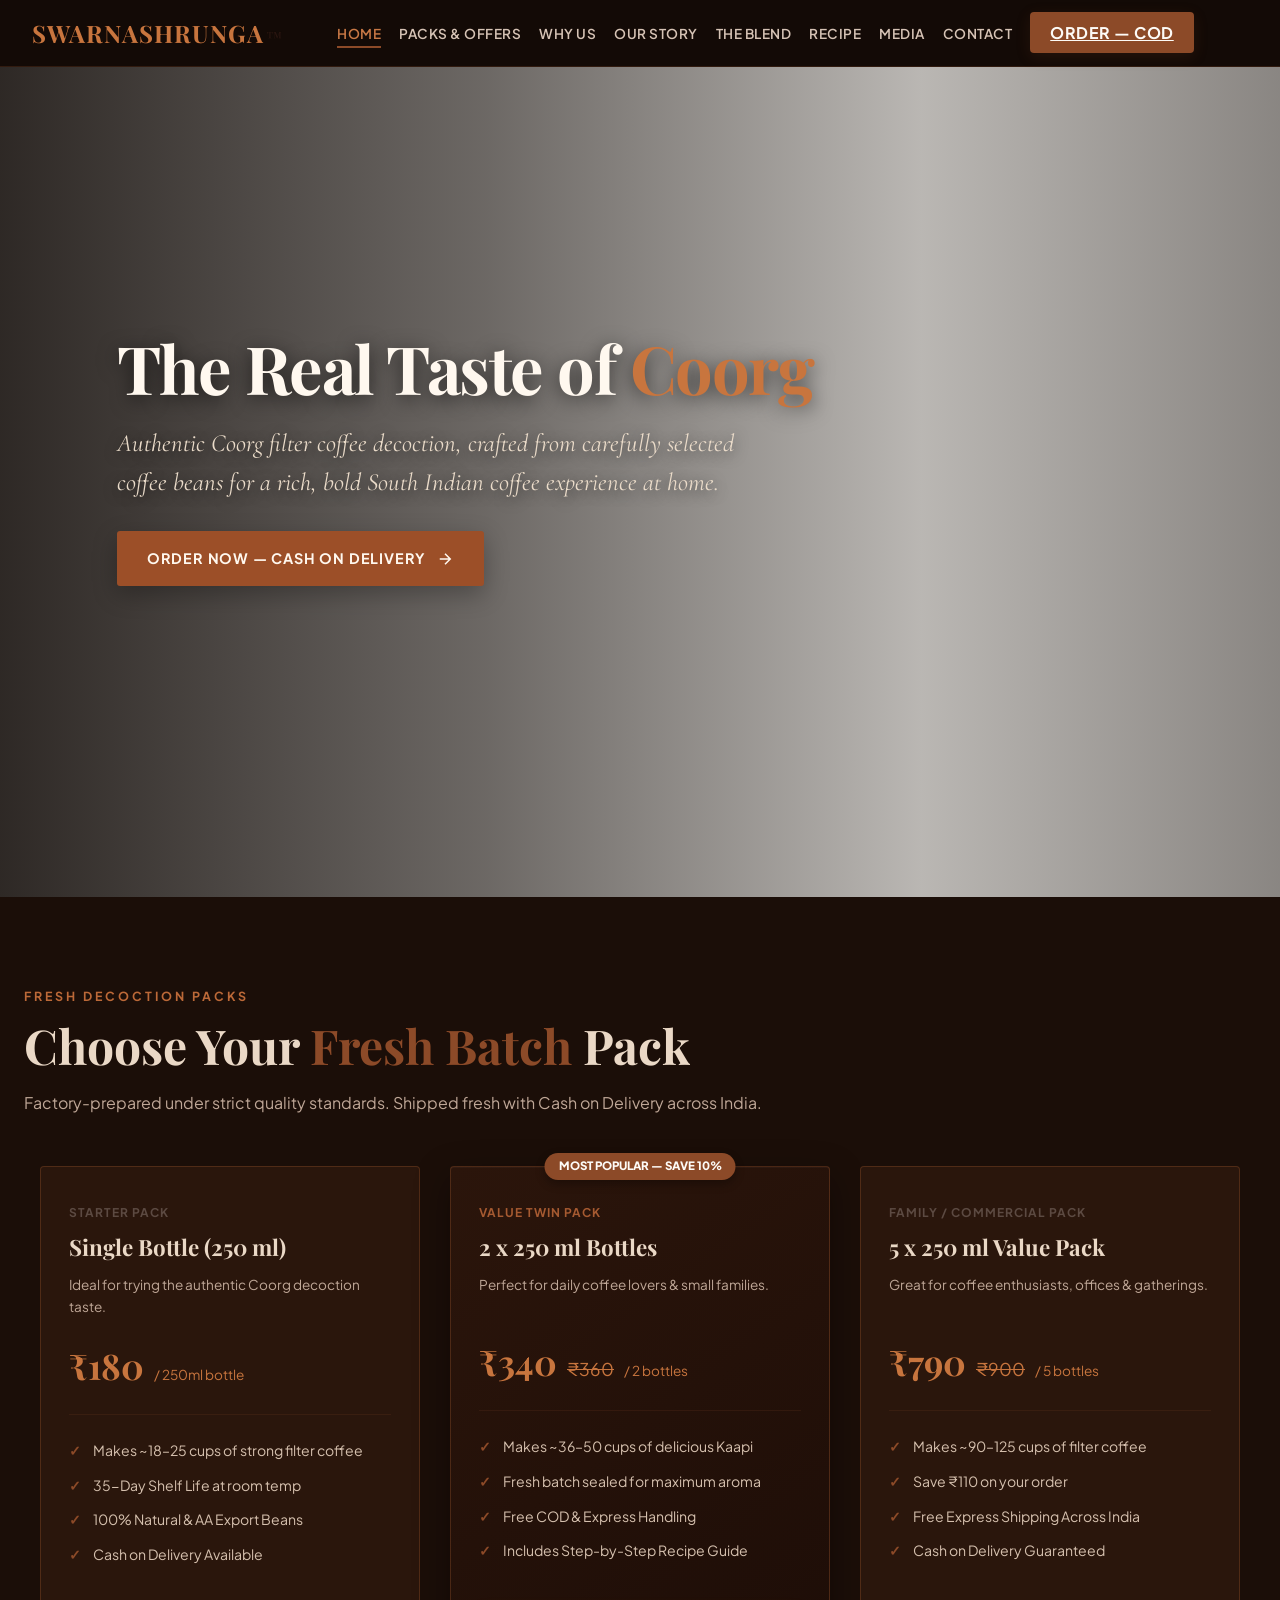
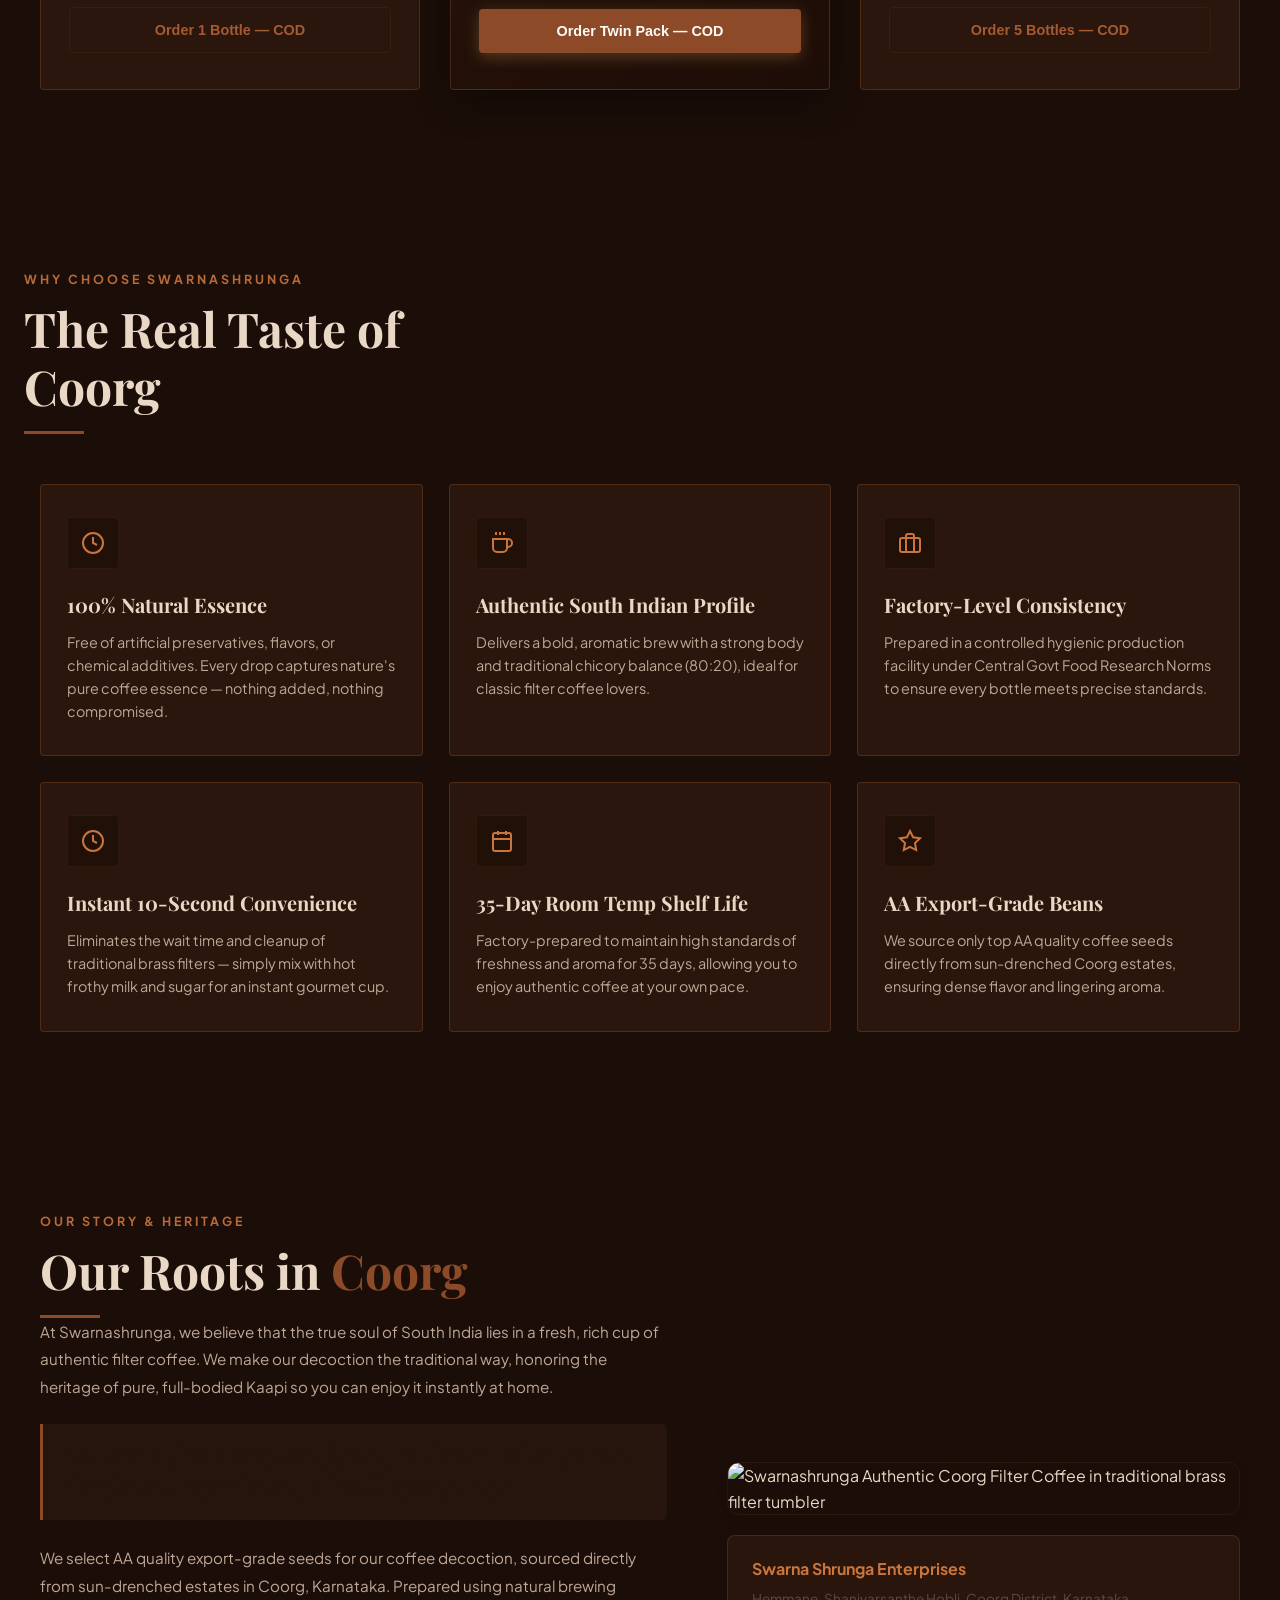
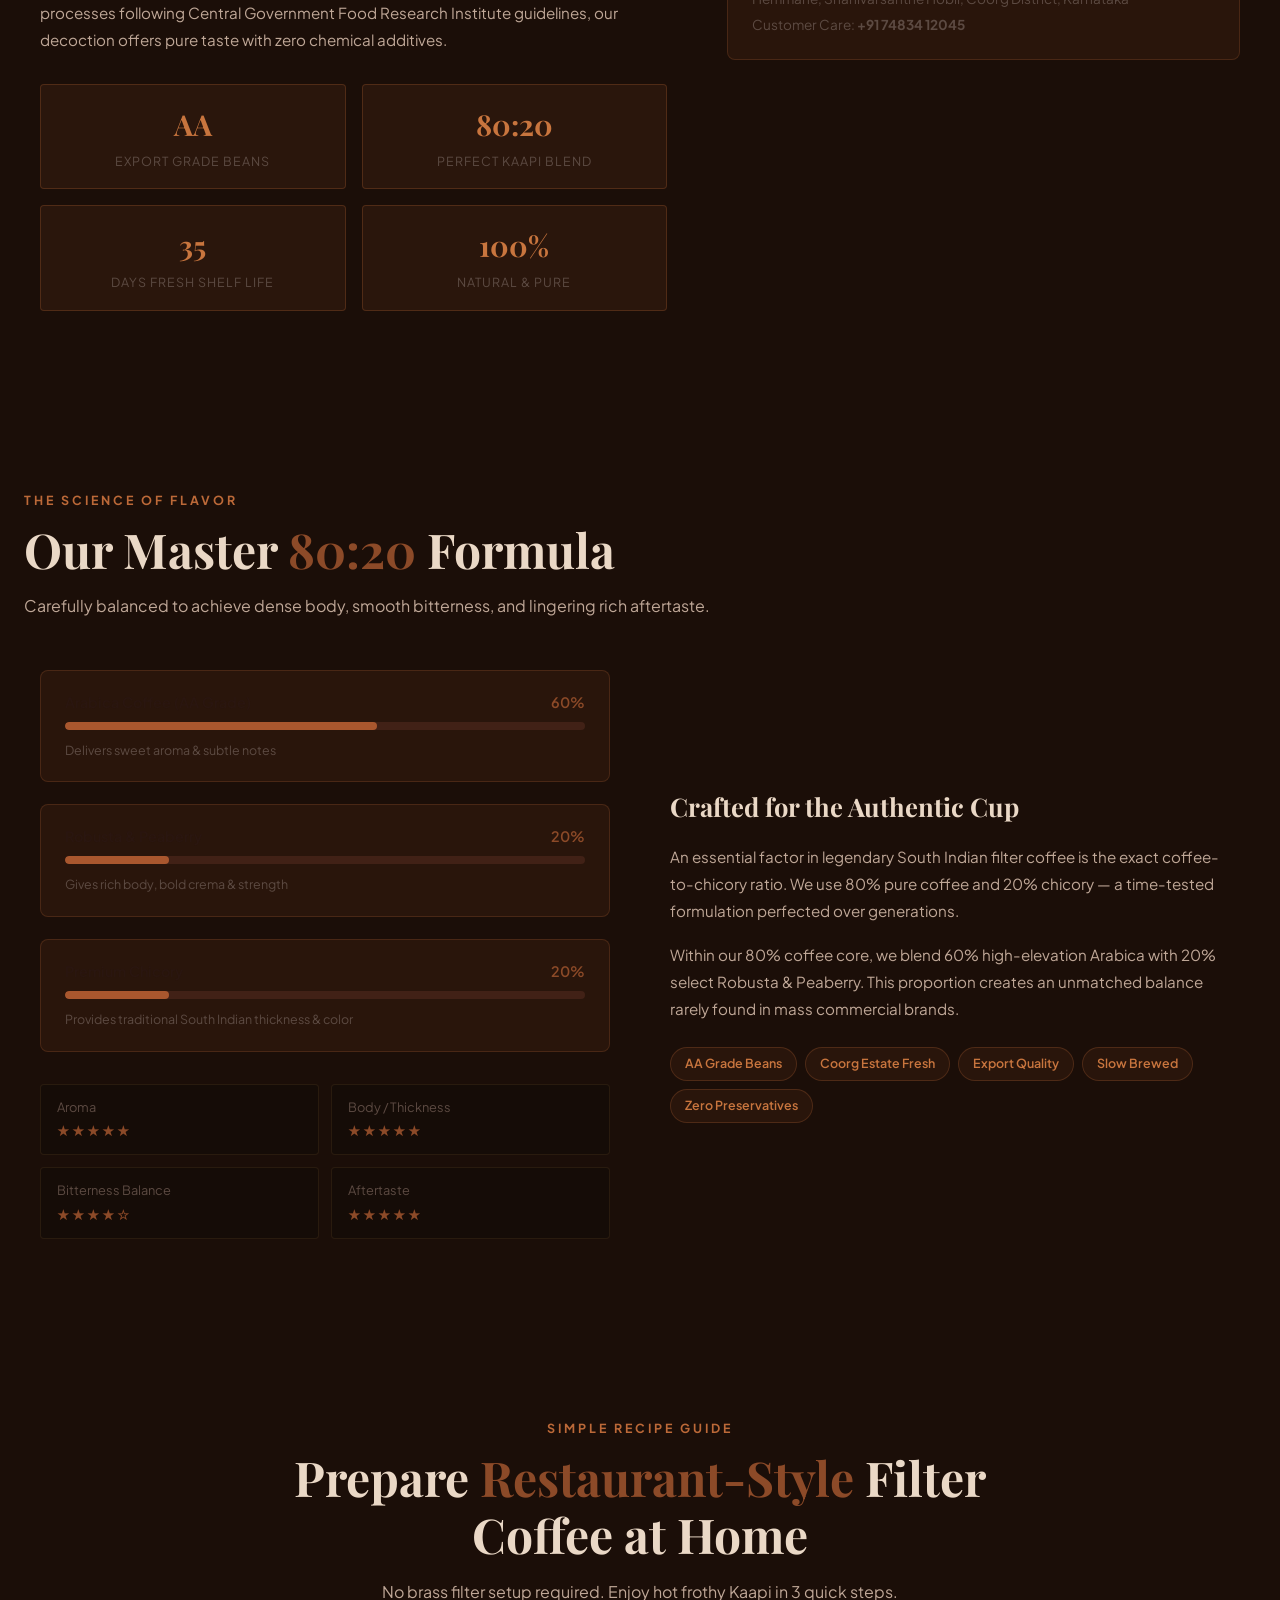
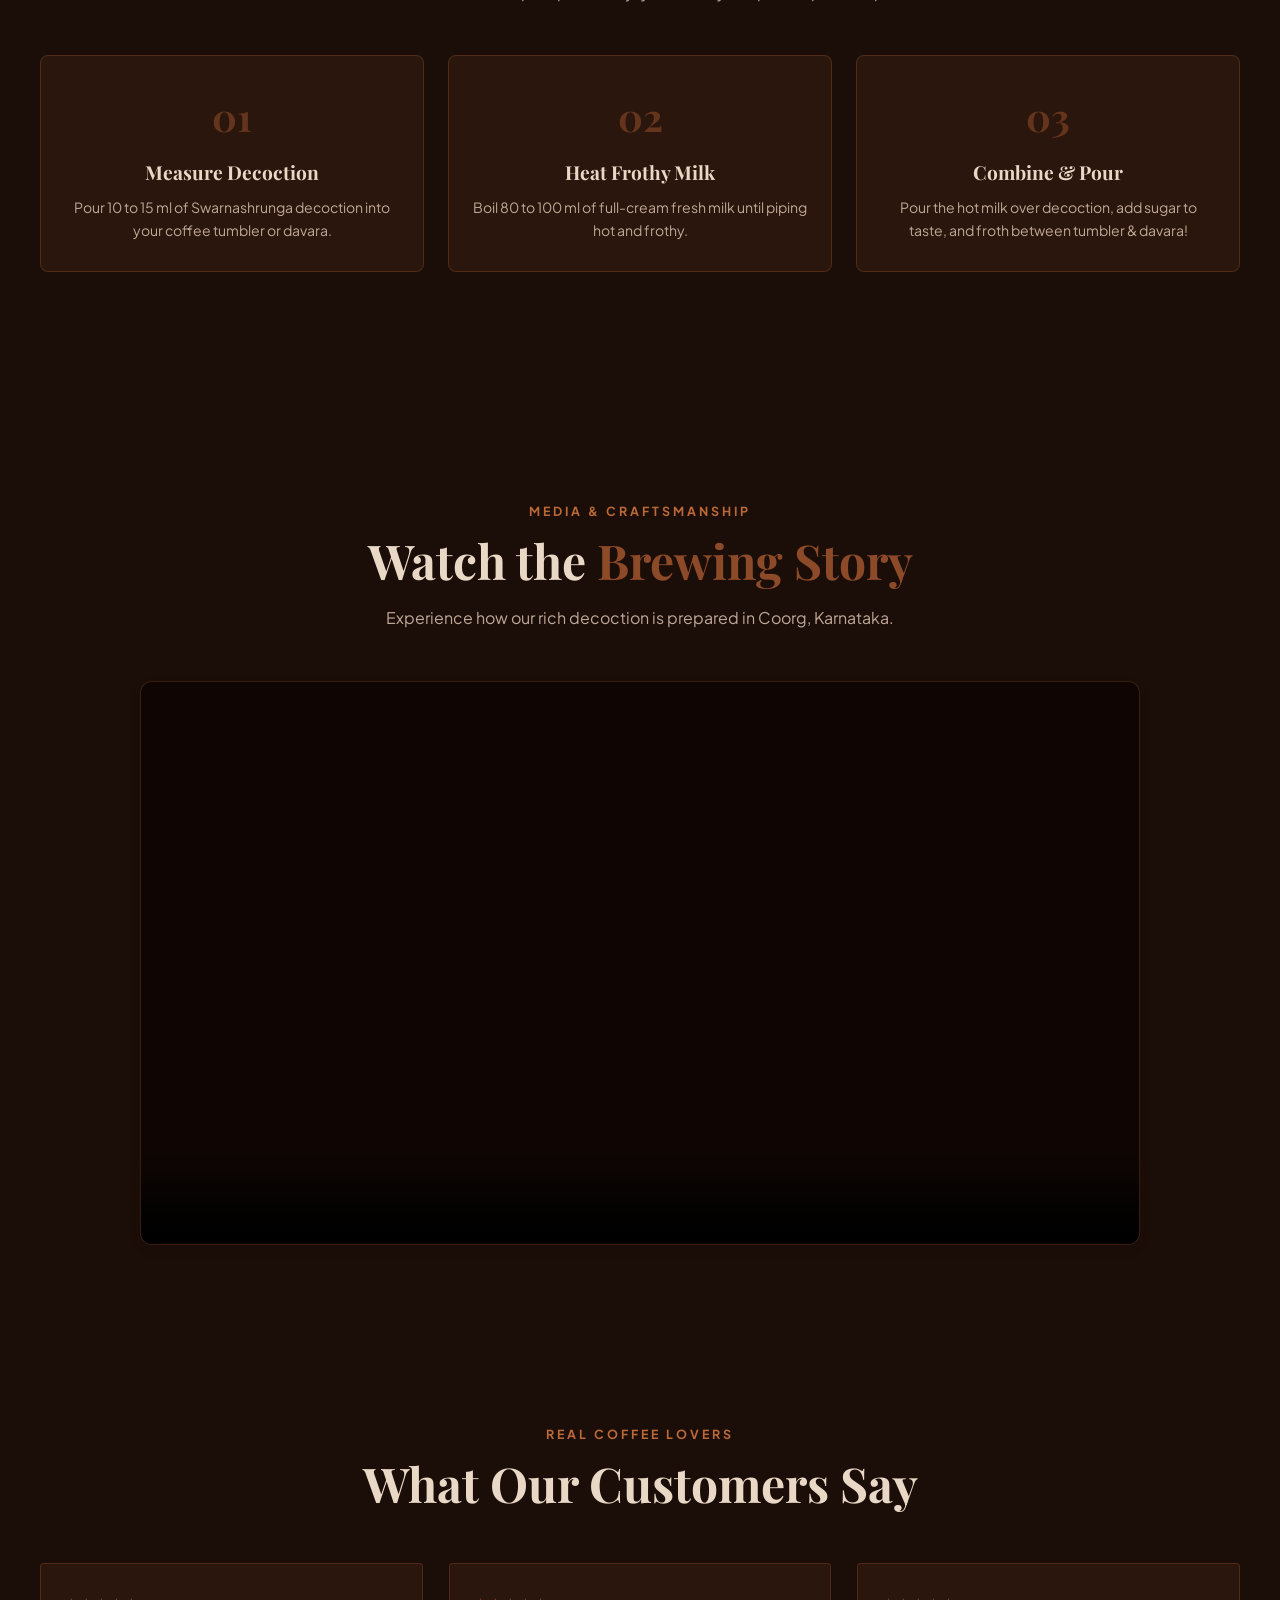
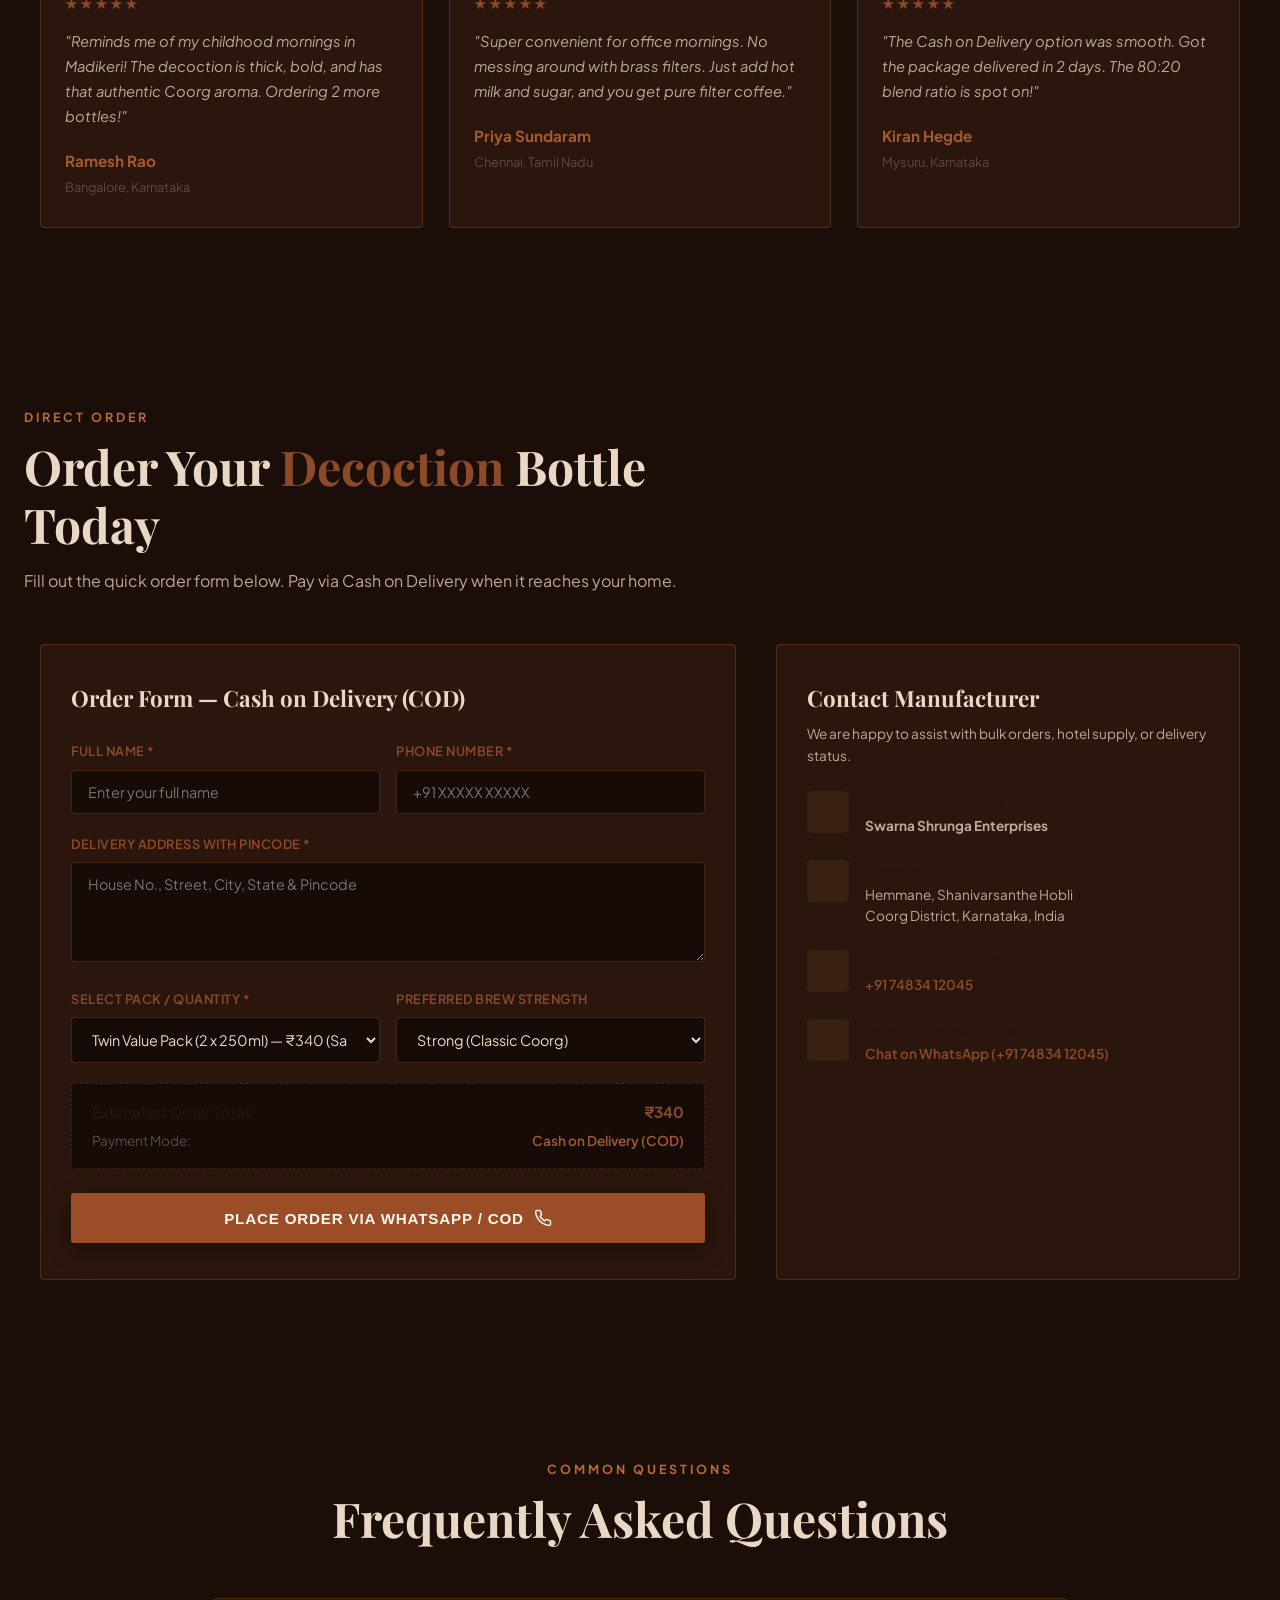
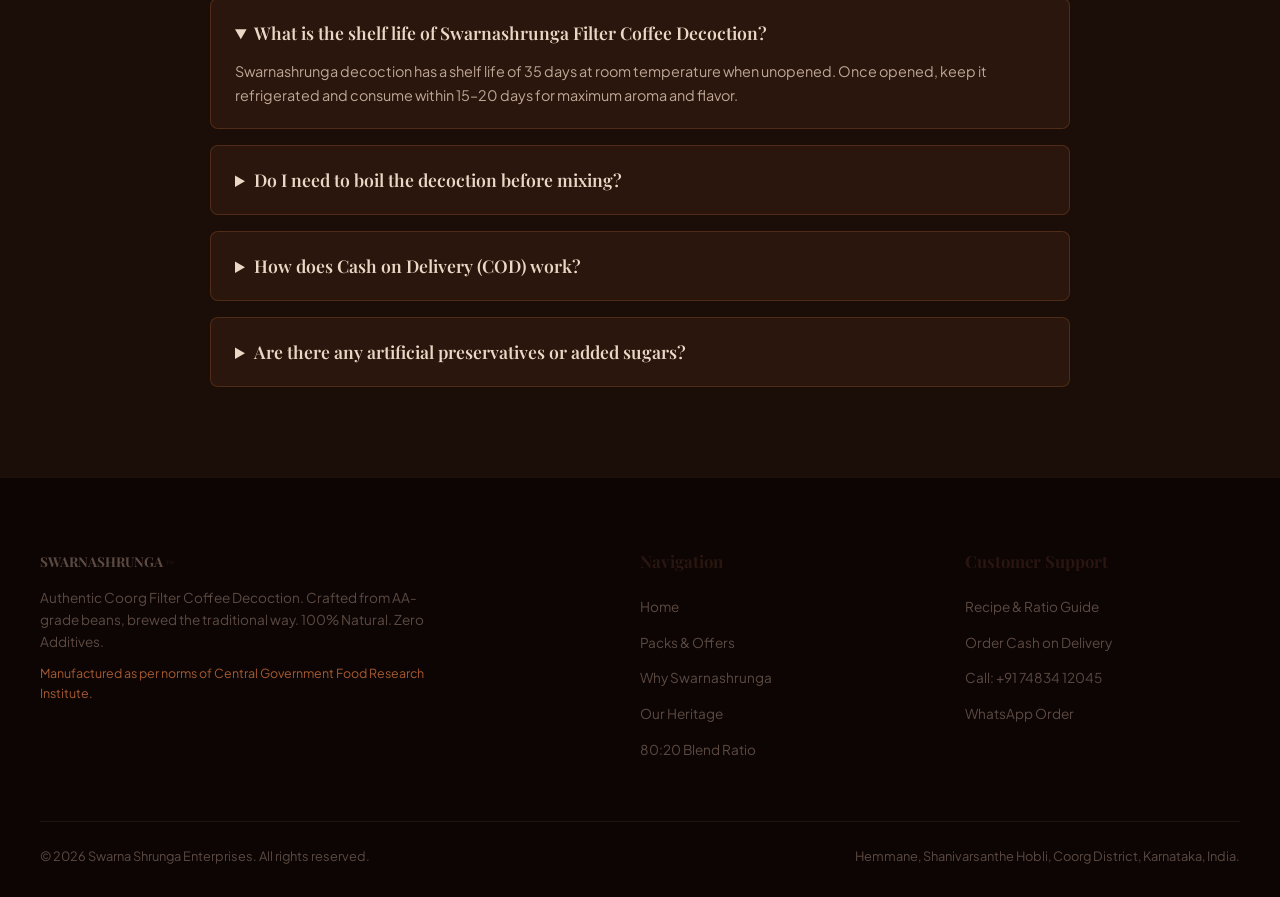
==== commit adc60b21: "Add files via upload" ====
--- a/index.html
+++ b/index.html
@@ -2,358 +2,621 @@
 <html lang="en">
 <head>
   <meta charset="UTF-8">
-  <meta name="viewport" content="width=device-width, initial-scale=1.0">
+  <meta name="viewport" content="width=device-width, initial-scale=1.0, maximum-scale=5.0">
   <title>Swarnashrunga — Authentic Coorg Filter Coffee Decoction</title>
-  <meta name="description" content="Swarnashrunga Filter Coffee Decoction brings the authentic taste of Coorg coffee to your home. 100% natural, premium 80:20 blend, crafted from AA quality beans.">
-  <meta name="keywords" content="filter coffee, Coorg coffee, South Indian coffee, coffee decoction, Swarnashrunga, Arabica, Robusta">
+  <meta name="description" content="Swarnashrunga Filter Coffee Decoction brings the authentic taste of Coorg coffee to your home. 100% natural, premium 80:20 blend, crafted from AA quality export beans. Cash on Delivery available across India.">
+  <meta name="keywords" content="filter coffee, Coorg coffee, South Indian coffee, coffee decoction, Swarnashrunga, Arabica, Robusta, Cash on delivery coffee">
+  <meta name="theme-color" content="#150C07">
+  
+  <!-- Preload fonts -->
+  <link rel="preconnect" href="https://fonts.googleapis.com">
+  <link rel="preconnect" href="https://fonts.gstatic.com" crossorigin>
+  <link href="https://fonts.googleapis.com/css2?family=Playfair+Display:ital,wght@0,500;0,600;0,700;0,800;1,400;1,600&family=Plus+Jakarta+Sans:wght@400;500;600;700&family=Cormorant+Garamond:ital,wght@0,500;0,600;1,400;1,600&display=swap" rel="stylesheet">
   <link rel="stylesheet" href="index.css">
 </head>
 <body>
 
-  <!-- ===== NAVIGATION ===== -->
+  <!-- ===== TOP ANNOUNCEMENT BAR ===== -->
+<!-- ===== NAVIGATION ===== -->
   <nav class="navbar" id="navbar">
-    <a href="#hero" class="nav-logo">SWARNASHRUNGA<span> ™</span></a>
-    <ul class="nav-links" id="navLinks">
-      <li><a href="#hero" class="active">Home</a></li>
-      <li><a href="#highlights">Highlights</a></li>
-      <li><a href="#about">About</a></li>
-      <li><a href="#blend">The Blend</a></li>
-      <li><a href="#preparation">Preparation</a></li>
-      <li><a href="#contact">Contact</a></li>
-      <li><a href="#contact" class="nav-cta">Order Now</a></li>
-    </ul>
-    <button class="hamburger" id="hamburger" aria-label="Toggle navigation menu">
-      <span></span><span></span><span></span>
-    </button>
+    <div class="nav-container">
+      <a href="#hero" class="nav-logo">SWARNASHRUNGA<span class="tm-symbol">™</span></a>
+      
+      <ul class="nav-links" id="navLinks">
+        <li><a href="#hero" class="nav-link active">Home</a></li>
+        <li><a href="#offers" class="nav-link">Packs & Offers</a></li>
+        <li><a href="#highlights" class="nav-link">Why Us</a></li>
+        <li><a href="#about" class="nav-link">Our Story</a></li>
+        <li><a href="#blend" class="nav-link">The Blend</a></li>
+        <li><a href="#preparation" class="nav-link">Recipe</a></li>
+        <li><a href="#video" class="nav-link">Media</a></li>
+        <li><a href="#contact" class="nav-link">Contact</a></li>
+        <li><a href="#contact" class="nav-cta">Order — COD</a></li>
+      </ul>
+
+      <div class="nav-actions">
+        <a href="#contact" class="mobile-cta-btn">Order COD</a>
+        <button class="hamburger" id="hamburger" aria-label="Toggle navigation menu" aria-expanded="false">
+          <span class="bar"></span>
+          <span class="bar"></span>
+          <span class="bar"></span>
+        </button>
+      </div>
+    </div>
   </nav>
 
-  <!-- ===== HERO ===== -->
+  <!-- Mobile Navigation Overlay Drawer -->
+  <div class="nav-overlay" id="navOverlay"></div>
+
+  <!-- ===== HERO SECTION ===== -->
   <section class="hero" id="hero">
+    <!-- Hero Media Wrap with video + fallback poster -->
     <div class="hero-video-wrap">
-      <video autoplay muted loop playsinline preload="auto" disablePictureInPicture>
+      <video id="heroVideo" autoplay muted loop playsinline webkit-playsinline preload="auto" poster="imageandvedio/coffee_image.jpeg">
         <source src="imageandvedio/coffee_video.mp4" type="video/mp4">
       </video>
-    </div>
+      <div class="hero-fallback-img" style="background-image: url('imageandvedio/coffee_image.jpeg');"></div>
+    </div>
+    
     <div class="hero-overlay"></div>
+    
     <div class="hero-content">
-      <div class="hero-badge"><span class="badge-dot"></span> Straight from the estates of Coorg</div>
       <h1 class="hero-title">
-        The Taste of<br><span class="gold">Authentic</span> Coorg Coffee
+        The Real Taste of <span class="gold-gradient">Coorg</span>
       </h1>
+
       <p class="hero-subtitle">
-        "Life happens, Coffee helps" — Premium filter coffee decoction crafted from AA-grade beans, brewed the traditional way.
+        Authentic Coorg filter coffee decoction, crafted from carefully selected
+        coffee beans for a rich, bold South Indian coffee experience at home.
       </p>
+
       <div class="hero-buttons">
-        <a href="#contact" class="btn-primary">Order — Cash on Delivery</a>
-        <a href="#about" class="btn-secondary">Discover Our Story</a>
-      </div>
-    </div>
-    <div class="scroll-indicator" aria-hidden="true">
-      <span></span><span></span><span></span>
-    </div>
-  </section>
-
-  <!-- ===== HIGHLIGHTS ===== -->
+        <a
+          href="https://wa.me/917483412045?text=Hi%20Swarnashrunga%20Coffee%2C%20I%20would%20like%20to%20place%20an%20order%20via%20Cash%20on%20Delivery."
+          target="_blank"
+          rel="noopener noreferrer"
+          class="btn-primary"
+        >
+          <span>ORDER NOW — CASH ON DELIVERY</span>
+          <svg width="18" height="18" viewBox="0 0 24 24" fill="none"
+               stroke="currentColor" stroke-width="2">
+            <path d="M5 12h14M12 5l7 7-7 7"/>
+          </svg>
+        </a>
+      </div>
+    </div>
+    </div>
+  </section>
+
+  <!-- ===== TRUST & PROMO STRIP ===== -->
+
+  <!-- ===== PRODUCT PACKS & PROMOTIONAL OFFERS ("ADS & PACKS") ===== -->
+  <section class="offers-section" id="offers">
+    <div class="section-header">
+      <span class="section-label">Fresh Decoction Packs</span>
+      <h2 class="section-title">Choose Your <span class="gold-text">Fresh Batch</span> Pack</h2>
+      <p class="section-desc">Factory-prepared under strict quality standards. Shipped fresh with Cash on Delivery across India.</p>
+    </div>
+
+    <div class="offers-grid">
+      <!-- Pack 1 -->
+      <div class="offer-card">
+        <div class="offer-badge">Starter Pack</div>
+        <h3 class="offer-title">Single Bottle (250 ml)</h3>
+        <p class="offer-subtitle">Ideal for trying the authentic Coorg decoction taste.</p>
+        <div class="offer-price">
+          <span class="price-val">₹180</span>
+          <span class="price-unit">/ 250ml bottle</span>
+        </div>
+        <ul class="offer-features">
+          <li>Makes ~18–25 cups of strong filter coffee</li>
+          <li>35-Day Shelf Life at room temp</li>
+          <li>100% Natural & AA Export Beans</li>
+          <li>Cash on Delivery Available</li>
+        </ul>
+        <button onclick="selectPack('Single Bottle (250 ml) - ₹180', 1, 180)" class="btn-offer">
+          Order 1 Bottle — COD
+        </button>
+      </div>
+
+      <!-- Pack 2 (Bestseller) -->
+      <div class="offer-card popular">
+        <div class="popular-tag"> MOST POPULAR — SAVE 10%</div>
+        <div class="offer-badge gold">Value Twin Pack</div>
+        <h3 class="offer-title">2 x 250 ml Bottles</h3>
+        <p class="offer-subtitle">Perfect for daily coffee lovers & small families.</p>
+        <div class="offer-price">
+          <span class="price-val">₹340</span>
+          <span class="price-original">₹360</span>
+          <span class="price-unit">/ 2 bottles</span>
+        </div>
+        <ul class="offer-features">
+          <li>Makes ~36–50 cups of delicious Kaapi</li>
+          <li>Fresh batch sealed for maximum aroma</li>
+          <li>Free COD & Express Handling</li>
+          <li>Includes Step-by-Step Recipe Guide</li>
+        </ul>
+        <button onclick="selectPack('Twin Value Pack (2 Bottles) - ₹340', 2, 340)" class="btn-offer btn-gold">
+          Order Twin Pack — COD
+        </button>
+      </div>
+
+      <!-- Pack 3 -->
+      <div class="offer-card">
+        <div class="offer-badge">Family / Commercial Pack</div>
+        <h3 class="offer-title">5 x 250 ml Value Pack</h3>
+        <p class="offer-subtitle">Great for coffee enthusiasts, offices & gatherings.</p>
+        <div class="offer-price">
+          <span class="price-val">₹790</span>
+          <span class="price-original">₹900</span>
+          <span class="price-unit">/ 5 bottles</span>
+        </div>
+        <ul class="offer-features">
+          <li>Makes ~90–125 cups of filter coffee</li>
+          <li>Save ₹110 on your order</li>
+          <li>Free Express Shipping Across India</li>
+          <li>Cash on Delivery Guaranteed</li>
+        </ul>
+        <button onclick="selectPack('Family Value Pack (5 Bottles) - ₹790', 5, 790)" class="btn-offer">
+          Order 5 Bottles — COD
+        </button>
+      </div>
+    </div>
+  </section>
+
+  <!-- ===== HIGHLIGHTS / WHY SWARNASHRUNGA ===== -->
   <section class="highlights" id="highlights">
-    <div class="section-label reveal">Why Swarnashrunga</div>
-    <h2 class="section-title reveal">Crafted for Perfection,<br>Delivered for Convenience</h2>
-    <div class="divider reveal"></div>
+    <div class="section-header">
+      <span class="section-label">Why Choose Swarnashrunga</span>
+      <h2 class="section-title">The Real Taste of <br>Coorg</h2>
+      <div class="divider"></div>
+    </div>
+
     <div class="highlights-grid">
-      <div class="highlight-card reveal">
-        <div class="highlight-icon"><svg width="24" height="24" viewBox="0 0 24 24" fill="none" stroke="currentColor" stroke-width="1.8"><path d="M12 2C6.5 2 2 6.5 2 12s4.5 10 10 10 10-4.5 10-10S17.5 2 12 2z"/><path d="M8 14s1.5 2 4 2 4-2 4-2"/><path d="M12 2v4M4.93 4.93l2.83 2.83M2 12h4M4.93 19.07l2.83-2.83"/></svg></div>
-        <h3>100% Natural</h3>
-        <p>Free of artificial preservatives, flavors, or additives. Every drop captures nature's pure coffee essence — nothing added, nothing compromised.</p>
-      </div>
-      <div class="highlight-card reveal">
-        <div class="highlight-icon"><svg width="24" height="24" viewBox="0 0 24 24" fill="none" stroke="currentColor" stroke-width="1.8"><path d="M17 8h1a4 4 0 0 1 0 8h-1"/><path d="M3 8h14v9a4 4 0 0 1-4 4H7a4 4 0 0 1-4-4V8z"/><line x1="6" y1="1" x2="6" y2="4"/><line x1="10" y1="1" x2="10" y2="4"/><line x1="14" y1="1" x2="14" y2="4"/></svg></div>
+      <div class="highlight-card">
+        <div class="highlight-icon">
+          <svg width="24" height="24" viewBox="0 0 24 24" fill="none" stroke="currentColor" stroke-width="2"><path d="M12 2C6.5 2 2 6.5 2 12s4.5 10 10 10 10-4.5 10-10S17.5 2 12 2z"/><path d="M12 6v6l4 2"/></svg>
+        </div>
+        <h3>100% Natural Essence</h3>
+        <p>Free of artificial preservatives, flavors, or chemical additives. Every drop captures nature's pure coffee essence — nothing added, nothing compromised.</p>
+      </div>
+
+      <div class="highlight-card">
+        <div class="highlight-icon">
+          <svg width="24" height="24" viewBox="0 0 24 24" fill="none" stroke="currentColor" stroke-width="2"><path d="M17 8h1a4 4 0 0 1 0 8h-1"/><path d="M3 8h14v9a4 4 0 0 1-4 4H7a4 4 0 0 1-4-4V8z"/><line x1="6" y1="1" x2="6" y2="4"/><line x1="10" y1="1" x2="10" y2="4"/><line x1="14" y1="1" x2="14" y2="4"/></svg>
+        </div>
         <h3>Authentic South Indian Profile</h3>
-        <p>Delivers a bold, aromatic brew with a strong body and traditional chicory-coffee balance, making it ideal for classic filter coffee lovers.</p>
-      </div>
-      <div class="highlight-card reveal">
-        <div class="highlight-icon"><svg width="24" height="24" viewBox="0 0 24 24" fill="none" stroke="currentColor" stroke-width="1.8"><path d="M9 21V10L3 14v7h6zm0 0h12V3l-6 4-6-4v8"/></svg></div>
+        <p>Delivers a bold, aromatic brew with a strong body and traditional chicory balance (80:20), ideal for classic filter coffee lovers.</p>
+      </div>
+
+      <div class="highlight-card">
+        <div class="highlight-icon">
+          <svg width="24" height="24" viewBox="0 0 24 24" fill="none" stroke="currentColor" stroke-width="2"><rect x="2" y="7" width="20" height="14" rx="2" ry="2"/><path d="M16 21V5a2 2 0 0 0-2-2h-4a2 2 0 0 0-2 2v16"/></svg>
+        </div>
         <h3>Factory-Level Consistency</h3>
-        <p>Prepared in a controlled production setup to ensure every batch meets precise standards for strength, aroma, and flavor extraction.</p>
-      </div>
-      <div class="highlight-card reveal">
-        <div class="highlight-icon"><svg width="24" height="24" viewBox="0 0 24 24" fill="none" stroke="currentColor" stroke-width="1.8"><circle cx="12" cy="12" r="10"/><polyline points="12 6 12 12 16 14"/></svg></div>
-        <h3>Instant Convenience</h3>
-        <p>Eliminates the wait time of traditional brass filters — simply mix with hot, frothy milk and sugar for an immediate, perfect cup.</p>
-      </div>
-      <div class="highlight-card reveal">
-        <div class="highlight-icon"><svg width="24" height="24" viewBox="0 0 24 24" fill="none" stroke="currentColor" stroke-width="1.8"><rect x="3" y="4" width="18" height="18" rx="2"/><line x1="16" y1="2" x2="16" y2="6"/><line x1="8" y1="2" x2="8" y2="6"/><line x1="3" y1="10" x2="21" y2="10"/></svg></div>
-        <h3>35-Day Shelf Life</h3>
-        <p>Factory-prepared to maintain high standards of consistency and shelf life, so you can enjoy authentic coffee at your own pace.</p>
-      </div>
-      <div class="highlight-card reveal">
-        <div class="highlight-icon"><svg width="24" height="24" viewBox="0 0 24 24" fill="none" stroke="currentColor" stroke-width="1.8"><path d="M8 2h8l-2 18H10L8 2z"/><path d="M6 8h12"/><path d="M7 14h10"/></svg></div>
-        <h3>Versatile Applications</h3>
-        <p>Works exceptionally well for traditional hot filter coffee, cold coffee blends, and high-volume commercial or event catering needs.</p>
-      </div>
-    </div>
-  </section>
-
-  <!-- ===== ABOUT US ===== -->
+        <p>Prepared in a controlled hygienic production facility under Central Govt Food Research Norms to ensure every bottle meets precise standards.</p>
+      </div>
+
+      <div class="highlight-card">
+        <div class="highlight-icon">
+          <svg width="24" height="24" viewBox="0 0 24 24" fill="none" stroke="currentColor" stroke-width="2"><circle cx="12" cy="12" r="10"/><polyline points="12 6 12 12 16 14"/></svg>
+        </div>
+        <h3>Instant 10-Second Convenience</h3>
+        <p>Eliminates the wait time and cleanup of traditional brass filters — simply mix with hot frothy milk and sugar for an instant gourmet cup.</p>
+      </div>
+
+      <div class="highlight-card">
+        <div class="highlight-icon">
+          <svg width="24" height="24" viewBox="0 0 24 24" fill="none" stroke="currentColor" stroke-width="2"><rect x="3" y="4" width="18" height="18" rx="2"/><line x1="16" y1="2" x2="16" y2="6"/><line x1="8" y1="2" x2="8" y2="6"/><line x1="3" y1="10" x2="21" y2="10"/></svg>
+        </div>
+        <h3>35-Day Room Temp Shelf Life</h3>
+        <p>Factory-prepared to maintain high standards of freshness and aroma for 35 days, allowing you to enjoy authentic coffee at your own pace.</p>
+      </div>
+
+      <div class="highlight-card">
+        <div class="highlight-icon">
+          <svg width="24" height="24" viewBox="0 0 24 24" fill="none" stroke="currentColor" stroke-width="2"><polygon points="12 2 15.09 8.26 22 9.27 17 14.14 18.18 21.02 12 17.77 5.82 21.02 7 14.14 2 9.27 8.91 8.26 12 2"/></svg>
+        </div>
+        <h3>AA Export-Grade Beans</h3>
+        <p>We source only top AA quality coffee seeds directly from sun-drenched Coorg estates, ensuring dense flavor and lingering aroma.</p>
+      </div>
+    </div>
+  </section>
+
+  <!-- ===== ABOUT US SECTION ===== -->
   <section class="about" id="about">
     <div class="about-grid">
       <div class="about-text">
-        <div class="section-label reveal">Our Story</div>
-        <h2 class="section-title reveal">Born from a Deep Reverence<br>for <span style="color:var(--gold)">Tradition</span></h2>
-        <div class="divider reveal"></div>
-        <p class="reveal">
-          At Swarnashrunga, we believe that the true soul of South India lies in a fresh, rich cup of authentic filter coffee. Born out of a deep reverence for traditional brewing techniques, Swarnashrunga Filter Coffee Decoction is crafted to bring you the nostalgic, aromatic essence of pure, full-bodied Kaapi — without the wait.
+        <span class="section-label">Our Story & Heritage</span>
+        <h2 class="section-title">Our Roots in <span class="gold-text">Coorg</span></h2>
+        <div class="divider"></div>
+        
+        <p>
+          At Swarnashrunga, we believe that the true soul of South India lies in a fresh, rich cup of authentic filter coffee. We make our decoction the traditional way, honoring the heritage of pure, full-bodied Kaapi so you can enjoy it instantly at home.
         </p>
-        <p class="reveal">
-          We source high-grade Arabica and Robusta beans directly from sun-drenched estates, roasting and grinding them to perfection before slowly brewing a thick, flavorful decoction. Every drop captures the ideal balance of strength, smoothness, and lingering aroma — making it effortless to pour, mix with warm milk, and savor the comforting ritual of classic South Indian coffee wherever you are.
+        
+        <blockquote class="quote-box">
+          "We don't manufacture taste; we simply bring out what nature already put into the coffee bean. Respect the bean, and it will respect your cup."
+        </blockquote>
+
+        <p>
+          We select AA quality export-grade seeds for our coffee decoction, sourced directly from sun-drenched estates in Coorg, Karnataka. Prepared using natural brewing processes following Central Government Food Research Institute guidelines, our decoction offers pure taste with zero chemical additives.
         </p>
-        <blockquote class="reveal">
-          "Coffee is nature's gift. Nobody can manufacture taste. Taste is incorporated within the seeds by nature."
-        </blockquote>
-        <p class="reveal">
-          The flavor and aroma of the coffee depends on how we select and blend these seeds. We select AA quality of seeds for our coffee decoction preparation, which is premium and export quality. We manufacture filter coffee decoction in natural processes as per norms of the central government food research institute.
-        </p>
-        <div class="about-stats reveal">
-          <div class="stat">
-            <div class="stat-num">AA</div>
-            <div class="stat-label">Grade Beans</div>
-          </div>
-          <div class="stat">
-            <div class="stat-num">80:20</div>
-            <div class="stat-label">Premium Blend</div>
-          </div>
-          <div class="stat">
-            <div class="stat-num">35</div>
-            <div class="stat-label">Days Shelf Life</div>
-          </div>
-          <div class="stat">
-            <div class="stat-num">100%</div>
-            <div class="stat-label">Natural</div>
-          </div>
-        </div>
-      </div>
-      <div class="about-visual reveal">
-        <div class="about-img-wrap">
-          <img src="imageandvedio/coffee_image.jpeg" alt="Swarnashrunga authentic Coorg filter coffee in traditional brass filter">
-          <div class="about-img-frame"></div>
-        </div>
-      </div>
-    </div>
-  </section>
-
-  <!-- ===== BLEND ===== -->
+
+        <div class="about-stats-grid">
+          <div class="stat-card">
+            <span class="stat-value">AA</span>
+            <span class="stat-desc">Export Grade Beans</span>
+          </div>
+          <div class="stat-card">
+            <span class="stat-value">80:20</span>
+            <span class="stat-desc">Perfect Kaapi Blend</span>
+          </div>
+          <div class="stat-card">
+            <span class="stat-value">35</span>
+            <span class="stat-desc">Days Fresh Shelf Life</span>
+          </div>
+          <div class="stat-card">
+            <span class="stat-value">100%</span>
+            <span class="stat-desc">Natural & Pure</span>
+          </div>
+        </div>
+      </div>
+
+      <div class="about-visual">
+        <div class="about-img-frame">
+          <img src="imageandvedio/coffee_image.jpeg" alt="Swarnashrunga Authentic Coorg Filter Coffee in traditional brass filter tumbler" loading="lazy">
+        </div>
+        <div class="manufacturer-badge-card">
+          <h4>Swarna Shrunga Enterprises</h4>
+          <p> Hemmane, Shanivarsanthe Hobli, Coorg District, Karnataka</p>
+          <p> Customer Care: <strong>+91 74834 12045</strong></p>
+        </div>
+      </div>
+    </div>
+  </section>
+
+  <!-- ===== THE BLEND SECTION ===== -->
   <section class="blend" id="blend">
-    <div class="section-label reveal">The Science of Flavor</div>
-    <h2 class="section-title reveal">Our Premium <span style="color:var(--gold)">80:20</span> Blend</h2>
-    <div class="divider reveal"></div>
+    <div class="section-header">
+      <span class="section-label">The Science of Flavor</span>
+      <h2 class="section-title">Our Master <span class="gold-text">80:20</span> Formula</h2>
+      <p class="section-desc">Carefully balanced to achieve dense body, smooth bitterness, and lingering rich aftertaste.</p>
+    </div>
+
     <div class="blend-content">
-      <div class="blend-visual reveal">
+      <div class="blend-visual">
         <div class="blend-bar-wrap">
-          <div class="blend-bar-label"><span>Arabica</span><span>60%</span></div>
-          <div class="blend-bar"><div class="blend-bar-fill" data-width="60"></div></div>
-        </div>
+          <div class="blend-bar-label">
+            <span>Arabica Coffee (AA Grade)</span>
+            <span class="blend-pct">60%</span>
+          </div>
+          <div class="blend-bar"><div class="blend-bar-fill" style="width: 60%;"></div></div>
+          <span class="blend-note">Delivers sweet aroma & subtle notes</span>
+        </div>
+
         <div class="blend-bar-wrap">
-          <div class="blend-bar-label"><span>Robusta &amp; Peaberry</span><span>20%</span></div>
-          <div class="blend-bar"><div class="blend-bar-fill" data-width="20"></div></div>
-        </div>
+          <div class="blend-bar-label">
+            <span>Robusta & Peaberry</span>
+            <span class="blend-pct">20%</span>
+          </div>
+          <div class="blend-bar"><div class="blend-bar-fill" style="width: 20%;"></div></div>
+          <span class="blend-note">Gives rich body, bold crema & strength</span>
+        </div>
+
         <div class="blend-bar-wrap">
-          <div class="blend-bar-label"><span>Chicory</span><span>20%</span></div>
-          <div class="blend-bar"><div class="blend-bar-fill" data-width="20"></div></div>
-        </div>
-      </div>
-      <div class="blend-info reveal">
-        <h3>Crafted for the Perfect Cup</h3>
-        <p>An important factor in great coffee is the Coffee &amp; Chicory blend. We use 80% coffee to 20% chicory — a very standard and time-tested procedure that delivers unmatched depth.</p>
-        <p>Within the 80% coffee component, we blend 60% Arabica with 20% Robusta &amp; Peaberry. This proportion is very standard and rarely available in the market — equivalent to top coffee brands.</p>
-        <p>There are different qualities ranging from AAA to C available in the market. We select AA quality — premium and export grade — for our decoction preparation.</p>
+          <div class="blend-bar-label">
+            <span>Premium Chicory</span>
+            <span class="blend-pct">20%</span>
+          </div>
+          <div class="blend-bar"><div class="blend-bar-fill" style="width: 20%;"></div></div>
+          <span class="blend-note">Provides traditional South Indian thickness & color</span>
+        </div>
+
+        <!-- Flavor Radar Metrics -->
+        <div class="flavor-metrics">
+          <div class="metric">
+            <span class="metric-name">Aroma</span>
+            <div class="stars">★★★★★</div>
+          </div>
+          <div class="metric">
+            <span class="metric-name">Body / Thickness</span>
+            <div class="stars">★★★★★</div>
+          </div>
+          <div class="metric">
+            <span class="metric-name">Bitterness Balance</span>
+            <div class="stars">★★★★☆</div>
+          </div>
+          <div class="metric">
+            <span class="metric-name">Aftertaste</span>
+            <div class="stars">★★★★★</div>
+          </div>
+        </div>
+      </div>
+
+      <div class="blend-info">
+        <h3>Crafted for the Authentic Cup</h3>
+        <p>An essential factor in legendary South Indian filter coffee is the exact coffee-to-chicory ratio. We use 80% pure coffee and 20% chicory — a time-tested formulation perfected over generations.</p>
+        <p>Within our 80% coffee core, we blend 60% high-elevation Arabica with 20% select Robusta & Peaberry. This proportion creates an unmatched balance rarely found in mass commercial brands.</p>
+
         <div class="blend-tags">
-          <span class="blend-tag">AA Grade</span>
-          <span class="blend-tag">Estate Fresh</span>
+          <span class="blend-tag">AA Grade Beans</span>
+          <span class="blend-tag">Coorg Estate Fresh</span>
           <span class="blend-tag">Export Quality</span>
-          <span class="blend-tag">Sun-Drenched Beans</span>
-          <span class="blend-tag">Zero Additives</span>
-        </div>
-      </div>
-    </div>
-  </section>
-
-  <!-- ===== PREPARATION GUIDE ===== -->
+          <span class="blend-tag">Slow Brewed</span>
+          <span class="blend-tag">Zero Preservatives</span>
+        </div>
+      </div>
+    </div>
+  </section>
+
+  <!-- ===== PREPARATION RECIPE & RATIO CALCULATOR ===== -->
   <section class="preparation" id="preparation">
-    <div style="text-align:center;">
-      <div class="section-label reveal">Preparation Guide</div>
-      <h2 class="section-title reveal" style="margin-left:auto;margin-right:auto;">Now Prepare Premium <span style="color:var(--gold)">Restaurant-Type</span><br>Coffee at Home</h2>
-      <div class="divider reveal" style="margin-left:auto;margin-right:auto;"></div>
-    </div>
-    <div class="prep-grid">
-      <div class="prep-card reveal">
-        <div class="prep-step">01</div>
-        <h4>Measure</h4>
-        <p>Take 10–15 ml of Swarnashrunga decoction for a strong brew, or 8 ml for a medium cup.</p>
-      </div>
-      <div class="prep-card reveal">
-        <div class="prep-step">02</div>
-        <h4>Heat Milk</h4>
-        <p>Boil 80–100 ml of fresh milk until frothy. The froth is essential for that authentic filter coffee experience.</p>
-      </div>
-      <div class="prep-card reveal">
-        <div class="prep-step">03</div>
-        <h4>Combine</h4>
-        <p>Pour the decoction into your tumbler, add the hot frothy milk, and sweeten with 1–2 teaspoons of sugar to taste.</p>
-      </div>
-      <div class="prep-card reveal">
-        <div class="prep-step">04</div>
-        <h4>Savor</h4>
-        <p>Mix well by pouring between a tumbler and davara. Enjoy the perfect cup of South Indian filter coffee!</p>
-      </div>
-    </div>
-
-    <div class="prep-table-wrap reveal">
-      <table class="prep-table">
-        <thead>
-          <tr>
-            <th>Beverage</th>
-            <th>Decoction</th>
-            <th>Hot Milk</th>
-            <th>Sugar</th>
-          </tr>
-        </thead>
-        <tbody>
-          <tr>
-            <td>Strong Filter Coffee</td>
-            <td>10–15 ml</td>
-            <td>80–100 ml (boiled, frothy)</td>
-            <td>1–2 tsp (to taste)</td>
-          </tr>
-          <tr>
-            <td>Medium Brew</td>
-            <td>8 ml</td>
-            <td>100 ml (boiled, frothy)</td>
-            <td>1–2 tsp (to taste)</td>
-          </tr>
-          <tr>
-            <td>Iced Coffee</td>
-            <td>20 ml</td>
-            <td>Cold milk + ice</td>
-            <td>To taste</td>
-          </tr>
-        </tbody>
-      </table>
-    </div>
-  </section>
-
-  <!-- ===== VIDEO SECTION ===== -->
+    <div class="section-header center">
+      <span class="section-label">Simple Recipe Guide</span>
+      <h2 class="section-title">Prepare <span class="gold-text">Restaurant-Style</span> Filter Coffee at Home</h2>
+      <p class="section-desc">No brass filter setup required. Enjoy hot frothy Kaapi in 3 quick steps.</p>
+    </div>
+
+    <div class="prep-steps-grid">
+      <div class="prep-card">
+        <div class="prep-num">01</div>
+        <h4>Measure Decoction</h4>
+        <p>Pour 10 to 15 ml of Swarnashrunga decoction into your coffee tumbler or davara.</p>
+      </div>
+
+      <div class="prep-card">
+        <div class="prep-num">02</div>
+        <h4>Heat Frothy Milk</h4>
+        <p>Boil 80 to 100 ml of full-cream fresh milk until piping hot and frothy.</p>
+      </div>
+
+      <div class="prep-card">
+        <div class="prep-num">03</div>
+        <h4>Combine & Pour</h4>
+        <p>Pour the hot milk over decoction, add sugar to taste, and froth between tumbler & davara!</p>
+      </div>
+    </div>
+  </section>
+
+  <!-- ===== MEDIA, VIDEO & AUDIO EXPERIENCE ===== -->
   <section class="video-section" id="video">
-    <div class="section-label reveal">Experience the Craft</div>
-    <h2 class="section-title reveal" style="margin-left:auto;margin-right:auto;">Watch the <span style="color:var(--gold)">Brewing</span> Story</h2>
-    <div class="divider reveal" style="margin-left:auto;margin-right:auto;"></div>
-    <div class="video-wrapper reveal">
-      <video controls preload="auto" playsinline>
-        <source src="imageandvedio/coffee_video.mp4" type="video/mp4">
-        Your browser does not support the video tag.
-      </video>
-    </div>
-  </section>
-
-  <!-- ===== CONTACT ===== -->
+    <div class="section-header center">
+      <span class="section-label">Media & Craftsmanship</span>
+      <h2 class="section-title">Watch the <span class="gold-text">Brewing Story</span></h2>
+      <p class="section-desc">Experience how our rich decoction is prepared in Coorg, Karnataka.</p>
+    </div>
+
+    <div class="video-container">
+      <div class="video-wrapper">
+        <video id="craftVideo" controls preload="metadata" playsinline webkit-playsinline poster="imageandvedio/coffee_image.jpeg">
+          <source src="imageandvedio/coffee_video.mp4" type="video/mp4">
+          Your browser does not support HTML5 video.
+        </video>
+      </div>
+      </div>
+    </div>
+  </section>
+
+  <!-- ===== CUSTOMER REVIEWS ===== -->
+  <section class="reviews-section">
+    <div class="section-header center">
+      <span class="section-label">Real Coffee Lovers</span>
+      <h2 class="section-title">What Our Customers Say</h2>
+    </div>
+
+    <div class="reviews-grid">
+      <div class="review-card">
+        <div class="stars">★★★★★</div>
+        <p class="review-text">"Reminds me of my childhood mornings in Madikeri! The decoction is thick, bold, and has that authentic Coorg aroma. Ordering 2 more bottles!"</p>
+        <div class="reviewer">
+          <strong>Ramesh Rao</strong>
+          <span>Bangalore, Karnataka</span>
+        </div>
+      </div>
+
+      <div class="review-card">
+        <div class="stars">★★★★★</div>
+        <p class="review-text">"Super convenient for office mornings. No messing around with brass filters. Just add hot milk and sugar, and you get pure filter coffee."</p>
+        <div class="reviewer">
+          <strong>Priya Sundaram</strong>
+          <span>Chennai, Tamil Nadu</span>
+        </div>
+      </div>
+
+      <div class="review-card">
+        <div class="stars">★★★★★</div>
+        <p class="review-text">"The Cash on Delivery option was smooth. Got the package delivered in 2 days. The 80:20 blend ratio is spot on!"</p>
+        <div class="reviewer">
+          <strong>Kiran Hegde</strong>
+          <span>Mysuru, Karnataka</span>
+        </div>
+      </div>
+    </div>
+  </section>
+
+  <!-- ===== CONTACT & CASH ON DELIVERY ORDER FORM ===== -->
   <section class="contact" id="contact">
-    <div class="section-label reveal">Get in Touch</div>
-    <h2 class="section-title reveal">Order Your <span style="color:var(--gold)">Decoction</span> Today</h2>
-    <div class="divider reveal"></div>
-    <p class="section-desc reveal">Experience the authentic taste of Coorg coffee delivered straight to your doorstep. Cash on delivery available.</p>
+    <div class="section-header">
+      <span class="section-label">Direct Order</span>
+      <h2 class="section-title">Order Your <span class="gold-text">Decoction</span> Bottle Today</h2>
+      <p class="section-desc">Fill out the quick order form below. Pay via Cash on Delivery when it reaches your home.</p>
+    </div>
 
     <div class="contact-grid">
-      <div class="contact-info-card reveal">
-        <div class="contact-item">
-          <div class="contact-icon"><svg width="20" height="20" viewBox="0 0 24 24" fill="none" stroke="currentColor" stroke-width="1.8"><path d="M21 10c0 7-9 13-9 13S3 17 3 10a9 9 0 1 1 18 0z"/><circle cx="12" cy="10" r="3"/></svg></div>
-          <div>
-            <h4>Manufacturer</h4>
-            <p>Swarna Shrunga Enterprises<br>Hemmane, Shanivarsanthe Hobli<br>Coorg District, Karnataka</p>
-          </div>
-        </div>
-        <div class="contact-item">
-          <div class="contact-icon"><svg width="20" height="20" viewBox="0 0 24 24" fill="none" stroke="currentColor" stroke-width="1.8"><path d="M22 16.92v3a2 2 0 0 1-2.18 2 19.79 19.79 0 0 1-8.63-3.07 19.5 19.5 0 0 1-6-6A19.79 19.79 0 0 1 2.12 4.18 2 2 0 0 1 4.11 2h3a2 2 0 0 1 2 1.72c.127.96.361 1.903.7 2.81a2 2 0 0 1-.45 2.11L8.09 9.91a16 16 0 0 0 6 6l1.27-1.27a2 2 0 0 1 2.11-.45c.907.339 1.85.573 2.81.7A2 2 0 0 1 22 16.92z"/></svg></div>
-          <div>
-            <h4>Customer Care</h4>
-            <p><a href="tel:+917483412045" style="color:var(--gold);text-decoration:none;">+91 74834 12045</a></p>
-          </div>
-        </div>
-        <div class="contact-item">
-          <div class="contact-icon"><svg width="20" height="20" viewBox="0 0 24 24" fill="none" stroke="currentColor" stroke-width="1.8"><rect x="1" y="3" width="15" height="13"/><polygon points="16 8 20 8 23 11 23 16 16 16 16 8"/><circle cx="5.5" cy="18.5" r="2.5"/><circle cx="18.5" cy="18.5" r="2.5"/></svg></div>
-          <div>
-            <h4>Ordering</h4>
-            <p>Cash on Delivery available across India. Call or fill out the order form below.</p>
-          </div>
-        </div>
-
-        <!-- Order Form -->
+      <!-- Order Form -->
+      <div class="contact-form-card">
+        <h3>Order Form — Cash on Delivery (COD)</h3>
+        
         <form class="contact-form" id="orderForm" onsubmit="handleOrder(event)">
           <div class="form-row">
             <div class="form-group">
-              <label for="custName">Full Name</label>
-              <input type="text" id="custName" name="name" required placeholder="Your name">
+              <label for="custName">Full Name *</label>
+              <input type="text" id="custName" name="name" required placeholder="Enter your full name">
             </div>
             <div class="form-group">
-              <label for="custPhone">Phone Number</label>
+              <label for="custPhone">Phone Number *</label>
               <input type="tel" id="custPhone" name="phone" required placeholder="+91 XXXXX XXXXX">
             </div>
           </div>
+
           <div class="form-group">
-            <label for="custAddress">Delivery Address</label>
-            <textarea id="custAddress" name="address" required placeholder="Complete delivery address with pincode"></textarea>
-          </div>
+            <label for="custAddress">Delivery Address with Pincode *</label>
+            <textarea id="custAddress" name="address" required placeholder="House No., Street, City, State & Pincode"></textarea>
+          </div>
+
           <div class="form-row">
             <div class="form-group">
-              <label for="custQty">Quantity</label>
-              <select id="custQty" name="quantity">
-                <option value="1">1 Bottle</option>
-                <option value="2">2 Bottles</option>
-                <option value="3">3 Bottles</option>
-                <option value="5">5 Bottles</option>
-                <option value="10">10 Bottles</option>
+              <label for="custQty">Select Pack / Quantity *</label>
+              <select id="custQty" name="quantity" onchange="calculateOrderTotal()">
+                <option value="1 Bottle (250ml) - ₹180">1 Bottle (250ml) — ₹180</option>
+                <option value="Twin Value Pack (2 x 250ml) - ₹340" selected>Twin Value Pack (2 x 250ml) — ₹340 (Save 10%)</option>
+                <option value="Family Pack (5 x 250ml) - ₹790">Family Pack (5 x 250ml) — ₹790 (Save ₹110)</option>
+                <option value="Commercial 10 Pack - ₹1500">Commercial 10 Pack — ₹1500</option>
               </select>
             </div>
             <div class="form-group">
-              <label for="custBrew">Preferred Brew</label>
+              <label for="custBrew">Preferred Brew Strength</label>
               <select id="custBrew" name="brew">
-                <option value="strong">Strong</option>
-                <option value="medium">Medium</option>
+                <option value="Strong (Classic Coorg)">Strong (Classic Coorg)</option>
+                <option value="Medium Smooth">Medium Smooth</option>
               </select>
             </div>
           </div>
-          <button type="submit" class="btn-primary" style="width:100%;margin-top:8px;">
-            Place Order — Cash on Delivery
+
+          <!-- Order Summary Card -->
+          <div class="order-summary-box">
+            <div class="summary-line">
+              <span>Estimated Order Total:</span>
+              <strong id="orderTotalVal" class="gold-text">₹340</strong>
+            </div>
+            <div class="summary-line sub">
+              <span>Payment Mode:</span>
+              <span class="cod-tag"> Cash on Delivery (COD)</span>
+            </div>
+          </div>
+
+          <button type="submit" class="btn-primary form-submit-btn">
+            <span>Place Order via WhatsApp / COD</span>
+            <svg width="18" height="18" viewBox="0 0 24 24" fill="none" stroke="currentColor" stroke-width="2"><path d="M22 16.92v3a2 2 0 0 1-2.18 2 19.79 19.79 0 0 1-8.63-3.07 19.5 19.5 0 0 1-6-6A19.79 19.79 0 0 1 2.12 4.18 2 2 0 0 1 4.11 2h3a2 2 0 0 1 2 1.72c.127.96.361 1.903.7 2.81a2 2 0 0 1-.45 2.11L8.09 9.91a16 16 0 0 0 6 6l1.27-1.27a2 2 0 0 1 2.11-.45c.907.339 1.85.573 2.81.7A2 2 0 0 1 22 16.92z"/></svg>
           </button>
         </form>
       </div>
-      <div class="contact-image-wrap reveal">
-        <img src="imageandvedio/coffee_image.jpeg" alt="Swarnashrunga Filter Coffee - The taste of Authentic Coorg Coffee">
-      </div>
+
+      <!-- Contact Info Card -->
+      <div class="contact-info-card">
+        <div class="contact-card-header">
+          <h3>Contact Manufacturer</h3>
+          <p>We are happy to assist with bulk orders, hotel supply, or delivery status.</p>
+        </div>
+
+        <div class="info-item">
+          <div class="info-icon"></div>
+          <div>
+            <h4>Manufacturer Name</h4>
+            <p><strong>Swarna Shrunga Enterprises</strong></p>
+          </div>
+        </div>
+
+        <div class="info-item">
+          <div class="info-icon"></div>
+          <div>
+            <h4>Location</h4>
+            <p>Hemmane, Shanivarsanthe Hobli<br>Coorg District, Karnataka, India</p>
+          </div>
+        </div>
+
+        <div class="info-item">
+          <div class="info-icon"></div>
+          <div>
+            <h4>Customer Care & Direct Call</h4>
+            <p><a href="tel:+917483412045" class="phone-link">+91 74834 12045</a></p>
+          </div>
+        </div>
+
+        <div class="info-item">
+          <div class="info-icon"></div>
+          <div>
+            <h4>Instant WhatsApp Help</h4>
+            <p><a href="https://wa.me/917483412045?text=Hi%20Swarnashrunga%20Coffee%2C%20I%20have%20an%20inquiry" target="_blank" class="whatsapp-link">Chat on WhatsApp (+91 74834 12045)</a></p>
+          </div>
+        </div>
+      </div>
+    </div>
+  </section>
+
+  <!-- ===== FAQ SECTION ===== -->
+  <section class="faq-section">
+    <div class="section-header center">
+      <span class="section-label">Common Questions</span>
+      <h2 class="section-title">Frequently Asked Questions</h2>
+    </div>
+
+    <div class="faq-container">
+      <details class="faq-item" open>
+        <summary class="faq-question">What is the shelf life of Swarnashrunga Filter Coffee Decoction?</summary>
+        <div class="faq-answer">
+          <p>Swarnashrunga decoction has a shelf life of 35 days at room temperature when unopened. Once opened, keep it refrigerated and consume within 15–20 days for maximum aroma and flavor.</p>
+        </div>
+      </details>
+
+      <details class="faq-item">
+        <summary class="faq-question">Do I need to boil the decoction before mixing?</summary>
+        <div class="faq-answer">
+          <p>No, there is no need to boil the decoction itself! Simply pour 10–15 ml of decoction into your cup and pour boiling, frothy hot milk directly over it.</p>
+        </div>
+      </details>
+
+      <details class="faq-item">
+        <summary class="faq-question">How does Cash on Delivery (COD) work?</summary>
+        <div class="faq-answer">
+          <p>When you submit your order form, your details are received by our delivery team. We ship your fresh bottle via express courier, and you pay cash directly to the delivery person when the package arrives.</p>
+        </div>
+      </details>
+
+      <details class="faq-item">
+        <summary class="faq-question">Are there any artificial preservatives or added sugars?</summary>
+        <div class="faq-answer">
+          <p>None at all! Swarnashrunga decoction is 100% natural, containing only 80% AA grade coffee and 20% premium chicory brewed in pure water according to Central Govt food research norms.</p>
+        </div>
+      </details>
     </div>
   </section>
 
   <!-- ===== FOOTER ===== -->
   <footer class="footer">
-    <div class="footer-top">
-      <div class="footer-brand">
-        <a href="#hero" class="nav-logo">SWARNASHRUNGA<span> ™</span></a>
+    <div class="footer-container">
+      <div class="footer-col brand-col">
+        <a href="#hero" class="footer-logo">SWARNASHRUNGA<span class="tm-symbol">™</span></a>
         <p>Authentic Coorg Filter Coffee Decoction. Crafted from AA-grade beans, brewed the traditional way. 100% Natural. Zero Additives.</p>
-      </div>
+        <p class="compliance-note">Manufactured as per norms of Central Government Food Research Institute.</p>
+      </div>
+
       <div class="footer-col">
-        <h4>Quick Links</h4>
-        <a href="#hero">Home</a>
-        <a href="#highlights">Highlights</a>
-        <a href="#about">About Us</a>
-        <a href="#blend">The Blend</a>
-        <a href="#preparation">Preparation</a>
-      </div>
+        <h4>Navigation</h4>
+        <ul>
+          <li><a href="#hero">Home</a></li>
+          <li><a href="#offers">Packs & Offers</a></li>
+          <li><a href="#highlights">Why Swarnashrunga</a></li>
+          <li><a href="#about">Our Heritage</a></li>
+          <li><a href="#blend">80:20 Blend Ratio</a></li>
+        </ul>
+      </div>
+
       <div class="footer-col">
-        <h4>Contact</h4>
-        <a href="tel:+917483412045">+91 74834 12045</a>
-        <a href="#contact">Order — COD</a>
-        <a>Coorg, Karnataka</a>
-      </div>
-    </div>
+        <h4>Customer Support</h4>
+        <ul>
+          <li><a href="#preparation">Recipe & Ratio Guide</a></li>
+          <li><a href="#contact">Order Cash on Delivery</a></li>
+          <li><a href="tel:+917483412045">Call: +91 74834 12045</a></li>
+          <li><a href="https://wa.me/917483412045" target="_blank">WhatsApp Order</a></li>
+        </ul>
+      </div>
+    </div>
+
     <div class="footer-bottom">
       <p>&copy; 2026 Swarna Shrunga Enterprises. All rights reserved.</p>
-      <p>Hemmane, Shanivarsanthe Hobli, Coorg Dist., Karnataka</p>
+      <p>Hemmane, Shanivarsanthe Hobli, Coorg District, Karnataka, India.</p>
     </div>
   </footer>
 
--- a/index.css
+++ b/index.css
@@ -1,694 +1,2356 @@
-@import url('https://fonts.googleapis.com/css2?family=Playfair+Display:ital,wght@0,400;0,600;0,700;0,800;1,400;1,600&family=Inter:wght@300;400;500;600&family=Cormorant+Garamond:ital,wght@0,400;0,600;0,700;1,400;1,600&display=swap');
-
 :root {
-  --gold: #C5973E;
-  --gold-light: #D4AF5C;
-  --gold-bright: #E8C870;
-  --coffee-dark: #1A0E08;
-  --coffee-mid: #2D1810;
-  --coffee-rich: #3E2215;
-  --cream: #F5EDE0;
-  --cream-light: #FAF6F0;
-  --cream-dark: #E8DDD0;
-  --text-light: #F5EDE0;
-  --text-muted: #A89888;
-  --accent-orange: #D4712A;
-  --bg-dark: #0D0907;
-  --bg-section: #140E0A;
-  --border-subtle: rgba(197, 151, 62, 0.15);
-  --shadow-gold: 0 0 40px rgba(197, 151, 62, 0.1);
-  --transition: all 0.4s cubic-bezier(0.25, 0.46, 0.45, 0.94);
+  --bg-primary: #FDFBF7; /* Soft cream */
+  --bg-section: #F4EFE6; /* Slightly deeper cream */
+  --bg-card: #FFFFFF;
+  --bg-card-hover: #FAFAFA;
+  --brand-primary: #8C4A28; /* Artisanal roasted coffee/terracotta */
+  --brand-light: #A65A31;
+  --brand-dark: #6D361B;
+  --text-main: #2A1610; /* Deep espresso */
+  --text-muted: #5C4A42;
+  --text-light: #FDFBF7; /* For text on dark backgrounds */
+  --border-subtle: rgba(140, 74, 40, 0.15);
+  --border-active: rgba(140, 74, 40, 0.4);
+  --accent-green: #385E3D;
+  --accent-orange: #BA5A31;
+  --shadow-warm: 0 4px 15px rgba(0, 0, 0, 0.05);
+  --shadow-brand: 0 4px 15px rgba(140, 74, 40, 0.15);
+  --radius-sm: 4px;
+  --radius-md: 8px;
+  --radius-lg: 12px;
+  --transition: all 0.3s ease;
 }
 
 *, *::before, *::after {
-  margin: 0; padding: 0; box-sizing: border-box;
+  margin: 0;
+  padding: 0;
+  box-sizing: border-box;
 }
 
 html {
   scroll-behavior: smooth;
-  scroll-padding-top: 80px;
+  scroll-padding-top: 90px;
+  -webkit-text-size-adjust: 100%;
 }
 
 body {
-  font-family: 'Inter', sans-serif;
-  background: var(--bg-dark);
-  color: var(--text-light);
+  font-family: 'Plus Jakarta Sans', -apple-system, BlinkMacSystemFont, 'Segoe UI', Roboto, sans-serif;
+  background-color: var(--bg-primary);
+  color: var(--text-main);
+  line-height: 1.6;
   overflow-x: hidden;
-  line-height: 1.7;
-}
-
-/* ===== SCROLLBAR ===== */
-::-webkit-scrollbar { width: 8px; }
-::-webkit-scrollbar-track { background: var(--coffee-dark); }
-::-webkit-scrollbar-thumb { background: var(--gold); border-radius: 4px; }
-
-/* ===== NAVIGATION ===== */
+  -webkit-font-smoothing: antialiased;
+}
+
+/* ===== ANNOUNCEMENT BAR ===== */
+.announcement-bar {
+  background: var(--brand-dark);
+  border-bottom: 1px solid var(--border-subtle);
+  padding: 8px 16px;
+  font-size: 0.8rem;
+  color: var(--text-main);
+  text-align: center;
+  position: relative;
+  z-index: 1001;
+}
+
+.announcement-content {
+  display: flex;
+  align-items: center;
+  justify-content: center;
+  gap: 12px;
+  flex-wrap: wrap;
+  max-width: 1200px;
+  margin: 0 auto;
+}
+
+.announcement-badge {
+  background: var(--brand-primary);
+  color: var(--bg-primary);
+  font-weight: 700;
+  font-size: 0.7rem;
+  padding: 2px 8px;
+  border-radius: 4px;
+  text-transform: uppercase;
+  letter-spacing: 0.5px;
+}
+
+.announcement-phone {
+  color: var(--brand-light);
+  text-decoration: none;
+  font-weight: 600;
+  white-space: nowrap;
+}
+
+.announcement-phone:hover {
+  text-decoration: underline;
+}
+
+/* ===== NAVBAR ===== */
 .navbar {
-  position: fixed; top: 0; left: 0; width: 100%; z-index: 1000;
-  padding: 18px 60px;
-  display: flex; align-items: center; justify-content: space-between;
+  position: sticky;
+  top: 0;
+  left: 0;
+  width: 100%;
+  z-index: 1000;
+  background: rgba(19, 12, 7, 0.95);
+  border-bottom: 1px solid var(--border-subtle);
   transition: var(--transition);
-  background: transparent;
+}
+
+@supports (backdrop-filter: blur(10px)) {
+  .navbar {
+    background: rgba(19, 12, 7, 0.85);
+    backdrop-filter: blur(12px);
+  }
 }
 
 .navbar.scrolled {
-  background: rgba(13, 9, 7, 0.95);
-  backdrop-filter: blur(20px);
-  padding: 12px 60px;
-  box-shadow: 0 2px 30px rgba(0,0,0,0.5);
+  box-shadow: 0 4px 20px rgba(0,0,0,0.6);
+  padding-top: 4px;
+  padding-bottom: 4px;
+}
+
+.nav-container {
+  max-width: 1280px;
+  margin: 0 auto;
+  padding: 14px 24px;
+  display: flex;
+  align-items: center;
+  justify-content: space-between;
 }
 
 .nav-logo {
   font-family: 'Playfair Display', serif;
-  font-size: 1.6rem; font-weight: 700;
-  color: var(--gold);
+  font-size: clamp(1.2rem, 3vw, 1.5rem);
+  font-weight: 700;
+  color: var(--brand-primary);
   text-decoration: none;
-  letter-spacing: 2px;
-}
-
-.nav-logo span { color: var(--cream); font-weight: 400; }
+  letter-spacing: 1.5px;
+  white-space: nowrap;
+  display: inline-flex;
+  align-items: baseline;
+}
+
+.tm-symbol {
+  font-size: 0.65em;
+  color: var(--text-main);
+  margin-left: 2px;
+  font-weight: 400;
+}
 
 .nav-links {
-  display: flex; gap: 36px; list-style: none; align-items: center;
-}
-
-.nav-links a {
-  color: var(--text-muted); text-decoration: none;
-  font-size: 0.85rem; font-weight: 500;
-  letter-spacing: 1.5px; text-transform: uppercase;
-  position: relative; transition: var(--transition);
-}
-
-.nav-links a::after {
-  content: ''; position: absolute; bottom: -4px; left: 0;
-  width: 0; height: 1.5px; background: var(--gold);
+  display: flex;
+  align-items: center;
+  gap: 24px;
+  list-style: none;
+}
+
+.nav-link {
+  color: var(--text-muted);
+  text-decoration: none;
+  font-size: 0.85rem;
+  font-weight: 600;
+  letter-spacing: 0.5px;
+  text-transform: uppercase;
+  transition: var(--transition);
+  white-space: nowrap;
+  padding: 6px 0;
+  position: relative;
+}
+
+.nav-link::after {
+  content: '';
+  position: absolute;
+  bottom: 0;
+  left: 0;
+  width: 0;
+  height: 2px;
+  background: var(--brand-primary);
   transition: width 0.3s ease;
 }
 
-.nav-links a:hover, .nav-links a.active {
-  color: var(--gold);
-}
-
-.nav-links a:hover::after, .nav-links a.active::after {
+.nav-link:hover, .nav-link.active {
+  color: var(--brand-light);
+}
+
+.nav-link:hover::after, .nav-link.active::after {
   width: 100%;
 }
 
 .nav-cta {
-  background: linear-gradient(135deg, var(--gold), var(--gold-light)) !important;
-  color: var(--coffee-dark) !important;
-  padding: 10px 24px !important;
-  border-radius: 4px;
-  font-weight: 600 !important;
-  letter-spacing: 1px !important;
+  background: var(--brand-primary) !important;
+  color: var(--text-light) !important;
+  padding: 10px 20px !important;
+  border-radius: var(--radius-sm);
+  font-weight: 700 !important;
+  letter-spacing: 0.5px !important;
+  text-transform: uppercase;
+  box-shadow: var(--shadow-brand);
+  white-space: nowrap !important;
 }
 
 .nav-cta::after { display: none !important; }
 
 .nav-cta:hover {
   transform: translateY(-2px);
-  box-shadow: 0 4px 20px rgba(197, 151, 62, 0.4);
-}
-
-/* Mobile Menu */
+  box-shadow: 0 6px 20px rgba(140, 74, 40, 0.3);
+}
+
+.nav-actions {
+  display: flex;
+  align-items: center;
+  gap: 12px;
+}
+
+.mobile-cta-btn {
+  display: none;
+  background: var(--brand-primary);
+  color: var(--bg-primary);
+  padding: 6px 14px;
+  border-radius: var(--radius-sm);
+  font-size: 0.8rem;
+  font-weight: 700;
+  text-decoration: none;
+  white-space: nowrap;
+}
+
 .hamburger {
-  display: none; cursor: pointer; flex-direction: column;
-  gap: 5px; background: none; border: none; padding: 5px;
-}
-
-.hamburger span {
-  width: 25px; height: 2px; background: var(--gold);
-  transition: var(--transition); display: block;
-}
-
-.hamburger.active span:nth-child(1) { transform: rotate(45deg) translate(5px, 5px); }
-.hamburger.active span:nth-child(2) { opacity: 0; }
-.hamburger.active span:nth-child(3) { transform: rotate(-45deg) translate(5px, -5px); }
+  display: none;
+  background: transparent;
+  border: 1px solid var(--border-subtle);
+  border-radius: var(--radius-sm);
+  padding: 8px;
+  cursor: pointer;
+  flex-direction: column;
+  gap: 5px;
+  z-index: 1002;
+}
+
+.hamburger .bar {
+  width: 22px;
+  height: 2px;
+  background: var(--brand-primary);
+  transition: var(--transition);
+}
+
+.hamburger.active .bar:nth-child(1) { transform: rotate(45deg) translate(5px, 5px); }
+.hamburger.active .bar:nth-child(2) { opacity: 0; }
+.hamburger.active .bar:nth-child(3) { transform: rotate(-45deg) translate(5px, -5px); }
+
+/* Mobile Overlay Drawer */
+.nav-overlay {
+  position: fixed;
+  inset: 0;
+  background: rgba(0,0,0,0.6);
+  opacity: 0;
+  pointer-events: none;
+  transition: opacity 0.3s ease;
+  z-index: 998;
+}
+
+.nav-overlay.active {
+  opacity: 1;
+  pointer-events: auto;
+}
 
 /* ===== HERO SECTION ===== */
 .hero {
-  height: 100vh; position: relative;
-  display: flex; align-items: center; justify-content: center;
+  position: relative;
+  min-height: 90vh;
+  min-height: 90dvh;
+  display: flex;
+  align-items: center;
+  justify-content: center;
+  padding: 80px 24px 60px;
   overflow: hidden;
+  background: var(--bg-primary);
 }
 
 .hero-video-wrap {
-  position: absolute; inset: 0; z-index: 0;
+  position: absolute;
+  top: 0;
+  left: 0;
+  width: 100%;
+  height: 100%;
+  z-index: 0;
+  overflow: hidden;
+  background: var(--bg-primary);
 }
 
 .hero-video-wrap video {
-  width: 100%; height: 100%; object-fit: cover;
+  width: 100%;
+  height: 100%;
+  object-fit: cover;
+  display: block;
+}
+
+.hero-fallback-img {
+  position: absolute;
+  top: 0;
+  left: 0;
+  width: 100%;
+  height: 100%;
+  background-size: cover;
+  background-position: center;
+  z-index: -1;
+  opacity: 0.9;
 }
 
 .hero-overlay {
-  position: absolute; inset: 0; z-index: 1;
-  background: linear-gradient(
-    180deg,
-    rgba(13,9,7,0.4) 0%,
-    rgba(13,9,7,0.6) 50%,
-    rgba(13,9,7,0.95) 100%
-  );
+  position: absolute;
+  inset: 0;
+  z-index: 1;
+  background: radial-gradient(circle at center, rgba(19, 12, 7, 0.4) 0%, rgba(19, 12, 7, 0.85) 75%, rgba(19, 12, 7, 0.98) 100%);
 }
 
 .hero-content {
-  position: relative; z-index: 2;
-  text-align: center; max-width: 850px; padding: 0 20px;
+  position: relative;
+  z-index: 2;
+  text-align: center;
+  max-width: 860px;
+  margin: 0 auto;
 }
 
 .hero-badge {
-  display: inline-flex; align-items: center; gap: 10px;
-  padding: 8px 22px; border: 1px solid var(--border-subtle);
-  border-radius: 30px; margin-bottom: 30px;
-  font-size: 0.75rem; letter-spacing: 3px; text-transform: uppercase;
-  color: var(--gold); background: rgba(197, 151, 62, 0.05);
-  animation: fadeInDown 1s ease 0.3s both;
+  color: var(--text-light);
+  border-color: rgba(255,255,255,0.3);
+  display: inline-flex;
+  align-items: center;
+  gap: 8px;
+  padding: 8px 18px;
+  border: 1px solid var(--border-subtle);
+  background: rgba(38, 25, 16, 0.85);
+  border-radius: 30px;
+  font-size: 0.8rem;
+  font-weight: 600;
+  color: var(--brand-light);
+  margin-bottom: 24px;
 }
 
 .badge-dot {
-  width: 7px; height: 7px; border-radius: 50%;
-  background: var(--gold); display: inline-block;
-  box-shadow: 0 0 6px rgba(197, 151, 62, 0.5);
+  background: var(--brand-light);
+  width: 8px;
+  height: 8px;
+  border-radius: 50%;
+  background: var(--accent-green);
+  box-shadow: 0 0 8px var(--accent-green);
 }
 
 .hero-title {
+  color: var(--text-light);
   font-family: 'Playfair Display', serif;
-  font-size: clamp(2.8rem, 6vw, 5rem);
-  font-weight: 700; line-height: 1.1;
-  margin-bottom: 24px; color: var(--cream);
-  animation: fadeInUp 1s ease 0.5s both;
-}
-
-.hero-title .gold { color: var(--gold); }
+  font-size: clamp(2.2rem, 5.5vw, 4.2rem);
+  font-weight: 700;
+  line-height: 1.15;
+  color: var(--text-main);
+  margin-bottom: 20px;
+}
+
+.gold-gradient {
+  background: linear-gradient(135deg, var(--brand-light), var(--brand-primary), var(--accent-orange));
+  -webkit-background-clip: text;
+  -webkit-text-fill-color: transparent;
+  display: inline-block;
+}
 
 .hero-subtitle {
+  color: #E8D9C8;
   font-family: 'Cormorant Garamond', serif;
-  font-size: clamp(1.1rem, 2vw, 1.4rem);
-  color: var(--text-muted); font-weight: 400;
-  font-style: italic; margin-bottom: 40px;
-  animation: fadeInUp 1s ease 0.7s both;
+  font-size: clamp(1.15rem, 2.5vw, 1.45rem);
+  color: var(--text-main);
+  font-style: italic;
+  line-height: 1.6;
+  margin-bottom: 28px;
+  max-width: 760px;
+  margin-left: auto;
+  margin-right: auto;
+}
+
+.hero-features-list {
+  display: flex;
+  justify-content: center;
+  gap: 20px;
+  flex-wrap: wrap;
+  margin-bottom: 36px;
+}
+
+.hero-feat-item {
+  color: var(--text-light);
+  display: flex;
+  align-items: center;
+  gap: 6px;
+  font-size: 0.85rem;
+  color: var(--brand-light);
+  background: rgba(0,0,0,0.7);
+  padding: 6px 14px;
+  border-radius: 20px;
+  border: 1px solid rgba(212, 160, 84, 0.15);
+}
+
+.hero-feat-item svg {
+  color: var(--brand-primary);
+  flex-shrink: 0;
 }
 
 .hero-buttons {
-  display: flex; gap: 16px; justify-content: center;
-  flex-wrap: wrap; animation: fadeInUp 1s ease 0.9s both;
-}
-
+  display: flex;
+  align-items: center;
+  justify-content: center;
+  gap: 14px;
+  flex-wrap: wrap;
+}
+
+/* BUTTONS */
 .btn-primary {
-  background: linear-gradient(135deg, var(--gold), var(--gold-light));
-  color: var(--coffee-dark); padding: 14px 36px;
-  border: none; border-radius: 4px; font-size: 0.85rem;
-  font-weight: 600; letter-spacing: 1.5px; text-transform: uppercase;
-  cursor: pointer; transition: var(--transition);
-  text-decoration: none; display: inline-block;
+  color: var(--text-light) !important;
+  background: var(--brand-primary);
+  color: var(--bg-primary);
+  padding: 14px 28px;
+  border-radius: var(--radius-sm);
+  font-size: 0.9rem;
+  font-weight: 700;
+  text-transform: uppercase;
+  letter-spacing: 0.5px;
+  text-decoration: none;
+  border: none;
+  cursor: pointer;
+  display: inline-flex;
+  align-items: center;
+  gap: 10px;
+  transition: var(--transition);
+  box-shadow: var(--shadow-brand);
 }
 
 .btn-primary:hover {
-  transform: translateY(-3px);
-  box-shadow: 0 8px 30px rgba(197, 151, 62, 0.4);
+  transform: translateY(-2px);
+  box-shadow: 0 10px 25px rgba(212, 160, 84, 0.4);
 }
 
 .btn-secondary {
-  background: transparent; color: var(--cream);
-  padding: 14px 36px; border: 1px solid var(--border-subtle);
-  border-radius: 4px; font-size: 0.85rem;
-  font-weight: 500; letter-spacing: 1.5px; text-transform: uppercase;
-  cursor: pointer; transition: var(--transition);
-  text-decoration: none; display: inline-block;
+  color: var(--text-light) !important;
+  background: rgba(38, 25, 16, 0.8);
+  color: var(--text-main);
+  padding: 14px 24px;
+  border-radius: var(--radius-sm);
+  font-size: 0.9rem;
+  font-weight: 600;
+  text-decoration: none;
+  border: 1px solid var(--border-subtle);
+  cursor: pointer;
+  display: inline-flex;
+  align-items: center;
+  gap: 8px;
+  transition: var(--transition);
 }
 
 .btn-secondary:hover {
-  border-color: var(--gold); color: var(--gold);
-  background: rgba(197, 151, 62, 0.05);
+  border-color: var(--brand-primary);
+  color: var(--brand-light);
+  background: rgba(38, 25, 16, 0.95);
+}
+
+.btn-sound-toggle {
+  background: rgba(19, 12, 7, 0.85);
+  color: var(--brand-light);
+  border: 1px solid var(--border-subtle);
+  padding: 12px 18px;
+  border-radius: var(--radius-sm);
+  font-weight: 600;
+  font-size: 0.85rem;
+  cursor: pointer;
+  display: inline-flex;
+  align-items: center;
+  gap: 8px;
+  transition: var(--transition);
+}
+
+.btn-sound-toggle:hover {
+  border-color: var(--brand-primary);
+  background: var(--bg-card);
 }
 
 .scroll-indicator {
-  position: absolute; bottom: 30px; left: 50%;
-  transform: translateX(-50%); z-index: 2;
+  position: absolute;
+  bottom: 20px;
+  left: 50%;
+  transform: translateX(-50%);
+  z-index: 2;
+  display: flex;
+  flex-direction: column;
+  align-items: center;
+  gap: 6px;
+  opacity: 0.8;
+}
+
+.scroll-text {
+  font-size: 0.7rem;
+  text-transform: uppercase;
+  letter-spacing: 2px;
+  color: var(--brand-light);
+}
+
+.chevron {
+  width: 14px;
+  height: 14px;
+  border-right: 2px solid var(--brand-primary);
+  border-bottom: 2px solid var(--brand-primary);
+  transform: rotate(45deg);
   animation: bounce 2s infinite;
 }
 
-.scroll-indicator span {
-  display: block; width: 20px; height: 20px;
-  border-right: 2px solid var(--gold); border-bottom: 2px solid var(--gold);
-  transform: rotate(45deg); margin: -8px auto;
-  opacity: 0; animation: scrollAnim 2s infinite;
-}
-
-.scroll-indicator span:nth-child(2) { animation-delay: 0.2s; }
-.scroll-indicator span:nth-child(3) { animation-delay: 0.4s; }
-
-/* ===== SECTION COMMON ===== */
-section { padding: 100px 60px; position: relative; }
+@keyframes bounce {
+  0%, 20%, 50%, 80%, 100% { transform: rotate(45deg) translateY(0); }
+  40% { transform: rotate(45deg) translateY(-6px); }
+  60% { transform: rotate(45deg) translateY(-3px); }
+}
+
+/* ===== TRUST STRIP ===== */
+.trust-strip {
+  background: var(--bg-section);
+  border-y: 1px solid var(--border-subtle);
+  padding: 30px 24px;
+}
+
+.trust-container {
+  max-width: 1200px;
+  margin: 0 auto;
+  display: grid;
+  grid-template-columns: repeat(auto-fit, minmax(220px, 1fr));
+  gap: 24px;
+}
+
+.trust-item {
+  display: flex;
+  align-items: center;
+  gap: 14px;
+}
+
+.trust-icon {
+  font-size: 1.8rem;
+  width: 50px;
+  height: 50px;
+  background: rgba(212, 160, 84, 0.08);
+  border-radius: var(--radius-md);
+  display: flex;
+  align-items: center;
+  justify-content: center;
+  border: 1px solid var(--border-subtle);
+  flex-shrink: 0;
+}
+
+.trust-item h4 {
+  font-size: 0.95rem;
+  color: var(--text-main);
+  margin-bottom: 2px;
+}
+
+.trust-item p {
+  font-size: 0.8rem;
+  color: var(--text-muted);
+  line-height: 1.3;
+}
+
+/* ===== COMMON SECTION STYLING ===== */
+section {
+  padding: 90px 24px;
+  position: relative;
+}
+
+.section-header {
+  margin-bottom: 50px;
+  max-width: 750px;
+}
+
+.section-header.center {
+  text-align: center;
+  margin-left: auto;
+  margin-right: auto;
+}
 
 .section-label {
-  font-size: 0.75rem; letter-spacing: 4px; text-transform: uppercase;
-  color: var(--gold); margin-bottom: 16px; font-weight: 500;
+  font-size: 0.78rem;
+  font-weight: 700;
+  text-transform: uppercase;
+  letter-spacing: 3px;
+  color: var(--brand-primary);
+  margin-bottom: 10px;
+  display: block;
 }
 
 .section-title {
   font-family: 'Playfair Display', serif;
-  font-size: clamp(2rem, 4vw, 3.2rem);
-  font-weight: 700; color: var(--cream); margin-bottom: 20px;
+  font-size: clamp(1.8rem, 4vw, 3rem);
+  font-weight: 700;
+  color: var(--text-main);
   line-height: 1.2;
+  margin-bottom: 14px;
 }
 
 .section-desc {
-  font-size: 1rem; color: var(--text-muted);
-  max-width: 600px; line-height: 1.8;
+  font-size: 1rem;
+  color: var(--text-muted);
+  line-height: 1.7;
+}
+
+.gold-text {
+  color: var(--brand-primary);
 }
 
 .divider {
-  width: 60px; height: 2px;
-  background: linear-gradient(90deg, var(--gold), transparent);
-  margin: 20px 0;
+  width: 60px;
+  height: 3px;
+  background: var(--brand-primary);
+  margin-top: 16px;
+}
+
+.section-header.center .divider {
+  margin-left: auto;
+  margin-right: auto;
+}
+
+/* ===== OFFERS & PACKS ("ADS & PACKS") ===== */
+.offers-section {
+  background: var(--bg-primary);
+}
+
+.offers-grid {
+  max-width: 1200px;
+  margin: 0 auto;
+  display: grid;
+  grid-template-columns: repeat(auto-fit, minmax(300px, 1fr));
+  gap: 30px;
+  align-items: stretch;
+}
+
+.offer-card {
+  background: var(--bg-card);
+  border: 1px solid var(--border-subtle);
+  border-radius: var(--radius-lg);
+  padding: 36px 28px;
+  display: flex;
+  flex-direction: column;
+  position: relative;
+  transition: var(--transition);
+}
+
+.offer-card:hover {
+  transform: translateY(-5px);
+  border-color: var(--border-active);
+  box-shadow: var(--shadow-warm);
+}
+
+.offer-card.popular {
+  border-color: var(--brand-primary);
+  box-shadow: var(--shadow-brand);
+  background: linear-gradient(180deg, #2D1E14 0%, #20130B 100%);
+}
+
+.popular-tag {
+  position: absolute;
+  top: -14px;
+  left: 50%;
+  transform: translateX(-50%);
+  background: var(--brand-primary);
+  color: var(--bg-primary);
+  font-size: 0.72rem;
+  font-weight: 800;
+  padding: 4px 14px;
+  border-radius: 20px;
+  white-space: nowrap;
+  box-shadow: 0 4px 10px rgba(0,0,0,0.3);
+}
+
+.offer-badge {
+  font-size: 0.75rem;
+  font-weight: 700;
+  text-transform: uppercase;
+  letter-spacing: 1px;
+  color: var(--text-muted);
+  margin-bottom: 8px;
+}
+
+.offer-badge.gold {
+  color: var(--brand-light);
+}
+
+.offer-title {
+  font-family: 'Playfair Display', serif;
+  font-size: 1.4rem;
+  color: var(--text-main);
+  margin-bottom: 8px;
+}
+
+.offer-subtitle {
+  font-size: 0.85rem;
+  color: var(--text-muted);
+  margin-bottom: 20px;
+  min-height: 40px;
+}
+
+.offer-price {
+  display: flex;
+  align-items: baseline;
+  gap: 10px;
+  margin-bottom: 24px;
+  padding-bottom: 20px;
+  border-bottom: 1px solid var(--border-subtle);
+}
+
+.price-val {
+  font-family: 'Playfair Display', serif;
+  font-size: 2.2rem;
+  font-weight: 700;
+  color: var(--brand-primary);
+}
+
+.price-original {
+  font-size: 1.1rem;
+  color: var(--text-muted);
+  text-decoration: line-through;
+}
+
+.price-unit {
+  font-size: 0.85rem;
+  color: var(--text-muted);
+}
+
+.offer-features {
+  list-style: none;
+  margin-bottom: 30px;
+  flex-grow: 1;
+}
+
+.offer-features li {
+  font-size: 0.88rem;
+  color: var(--text-main);
+  margin-bottom: 12px;
+  padding-left: 24px;
+  position: relative;
+}
+
+.offer-features li::before {
+  content: '✓';
+  position: absolute;
+  left: 0;
+  color: var(--brand-primary);
+  font-weight: 800;
+}
+
+.btn-offer {
+  width: 100%;
+  padding: 14px;
+  border-radius: var(--radius-sm);
+  background: transparent;
+  color: var(--brand-light);
+  border: 1px solid var(--border-subtle);
+  font-size: 0.9rem;
+  font-weight: 700;
+  cursor: pointer;
+  transition: var(--transition);
+}
+
+.btn-offer:hover {
+  background: rgba(212, 160, 84, 0.1);
+  border-color: var(--brand-primary);
+}
+
+.btn-gold {
+  background: var(--brand-primary) !important;
+  color: var(--bg-primary) !important;
+  border: none !important;
+  box-shadow: 0 4px 15px rgba(212, 160, 84, 0.3);
+}
+
+.btn-gold:hover {
+  transform: translateY(-2px);
+  box-shadow: 0 8px 25px rgba(212, 160, 84, 0.5);
 }
 
 /* ===== HIGHLIGHTS SECTION ===== */
-.highlights { background: var(--bg-section); }
+.highlights {
+  background: var(--bg-section);
+}
 
 .highlights-grid {
+  max-width: 1200px;
+  margin: 0 auto;
+  display: grid;
+  grid-template-columns: repeat(auto-fit, minmax(320px, 1fr));
+  gap: 26px;
+}
+
+.highlight-card {
+  background: var(--bg-card);
+  border: 1px solid var(--border-subtle);
+  border-radius: var(--radius-md);
+  padding: 32px 26px;
+  transition: var(--transition);
+}
+
+.highlight-card:hover {
+  transform: translateY(-4px);
+  border-color: var(--border-active);
+  box-shadow: var(--shadow-warm);
+}
+
+.highlight-icon {
+  width: 52px;
+  height: 52px;
+  border-radius: var(--radius-sm);
+  background: rgba(212, 160, 84, 0.1);
+  color: var(--brand-primary);
+  display: flex;
+  align-items: center;
+  justify-content: center;
+  margin-bottom: 20px;
+  border: 1px solid var(--border-subtle);
+}
+
+.highlight-card h3 {
+  font-family: 'Playfair Display', serif;
+  font-size: 1.25rem;
+  color: var(--text-main);
+  margin-bottom: 10px;
+}
+
+.highlight-card p {
+  font-size: 0.9rem;
+  color: var(--text-muted);
+  line-height: 1.6;
+}
+
+/* ===== ABOUT SECTION ===== */
+.about {
+  background: var(--bg-primary);
+}
+
+.about-grid {
+  max-width: 1200px;
+  margin: 0 auto;
+  display: grid;
+  grid-template-columns: 1.1fr 0.9fr;
+  gap: 60px;
+  align-items: center;
+}
+
+.about-text p {
+  font-size: 0.95rem;
+  color: var(--text-muted);
+  margin-bottom: 18px;
+  line-height: 1.8;
+}
+
+.quote-box {
+  border-left: 3px solid var(--brand-primary);
+  padding: 16px 20px;
+  margin: 24px 0;
+  background: rgba(212, 160, 84, 0.05);
+  border-radius: 0 var(--radius-sm) var(--radius-sm) 0;
+  font-family: 'Cormorant Garamond', serif;
+  font-size: 1.25rem;
+  font-style: italic;
+  color: var(--text-main);
+}
+
+.about-stats-grid {
+  display: grid;
+  grid-template-columns: repeat(2, 1fr);
+  gap: 16px;
+  margin-top: 30px;
+}
+
+.stat-card {
+  background: var(--bg-card);
+  border: 1px solid var(--border-subtle);
+  border-radius: var(--radius-sm);
+  padding: 16px 20px;
+  text-align: center;
+}
+
+.stat-value {
+  display: block;
+  font-family: 'Playfair Display', serif;
+  font-size: 1.8rem;
+  font-weight: 700;
+  color: var(--brand-primary);
+}
+
+.stat-desc {
+  font-size: 0.78rem;
+  color: var(--text-muted);
+  text-transform: uppercase;
+  letter-spacing: 1px;
+}
+
+.about-visual {
+  display: flex;
+  flex-direction: column;
+  gap: 20px;
+}
+
+.about-img-frame {
+  border-radius: var(--radius-lg);
+  overflow: hidden;
+  border: 1px solid var(--border-subtle);
+  box-shadow: var(--shadow-warm);
+}
+
+.about-img-frame img {
+  width: 100%;
+  height: auto;
+  display: block;
+  object-fit: cover;
+}
+
+.manufacturer-badge-card {
+  background: var(--bg-card);
+  border: 1px solid var(--border-subtle);
+  border-radius: var(--radius-md);
+  padding: 20px 24px;
+}
+
+.manufacturer-badge-card h4 {
+  color: var(--brand-light);
+  font-size: 1rem;
+  margin-bottom: 6px;
+}
+
+.manufacturer-badge-card p {
+  font-size: 0.85rem;
+  color: var(--text-muted);
+  margin-bottom: 4px;
+}
+
+/* ===== BLEND SECTION ===== */
+.blend {
+  background: var(--bg-section);
+}
+
+.blend-content {
+  max-width: 1200px;
+  margin: 0 auto;
+  display: grid;
+  grid-template-columns: 1fr 1fr;
+  gap: 60px;
+  align-items: center;
+}
+
+.blend-visual {
+  display: flex;
+  flex-direction: column;
+  gap: 22px;
+}
+
+.blend-bar-wrap {
+  background: var(--bg-card);
+  border: 1px solid var(--border-subtle);
+  border-radius: var(--radius-md);
+  padding: 20px 24px;
+}
+
+.blend-bar-label {
+  display: flex;
+  justify-content: space-between;
+  font-weight: 600;
+  font-size: 0.9rem;
+  color: var(--text-main);
+  margin-bottom: 8px;
+}
+
+.blend-pct {
+  color: var(--brand-primary);
+}
+
+.blend-bar {
+  height: 8px;
+  background: rgba(212, 160, 84, 0.1);
+  border-radius: 4px;
+  overflow: hidden;
+  margin-bottom: 6px;
+}
+
+.blend-bar-fill {
+  height: 100%;
+  background: var(--brand-primary);
+  border-radius: 4px;
+  transition: width 1.2s ease;
+}
+
+.blend-note {
+  font-size: 0.78rem;
+  color: var(--text-muted);
+}
+
+.flavor-metrics {
+  display: grid;
+  grid-template-columns: repeat(2, 1fr);
+  gap: 12px;
+  margin-top: 10px;
+}
+
+.metric {
+  background: rgba(19, 12, 7, 0.6);
+  padding: 12px 16px;
+  border-radius: var(--radius-sm);
+  border: 1px solid rgba(212, 160, 84, 0.1);
+}
+
+.metric-name {
+  font-size: 0.8rem;
+  color: var(--text-muted);
+  display: block;
+  margin-bottom: 2px;
+}
+
+.stars {
+  color: var(--brand-primary);
+  letter-spacing: 2px;
+  font-size: 0.9rem;
+}
+
+.blend-info h3 {
+  font-family: 'Playfair Display', serif;
+  font-size: 1.6rem;
+  color: var(--text-main);
+  margin-bottom: 16px;
+}
+
+.blend-info p {
+  font-size: 0.95rem;
+  color: var(--text-muted);
+  line-height: 1.8;
+  margin-bottom: 16px;
+}
+
+.blend-tags {
+  display: flex;
+  flex-wrap: wrap;
+  gap: 8px;
+  margin-top: 24px;
+}
+
+.blend-tag {
+  background: rgba(212, 160, 84, 0.08);
+  border: 1px solid var(--border-subtle);
+  color: var(--brand-light);
+  font-size: 0.78rem;
+  padding: 6px 14px;
+  border-radius: 20px;
+  font-weight: 600;
+}
+
+/* ===== PREPARATION & CALCULATOR ===== */
+.preparation {
+  background: var(--bg-primary);
+}
+
+.prep-steps-grid {
+  max-width: 1200px;
+  margin: 0 auto 50px;
   display: grid;
   grid-template-columns: repeat(auto-fit, minmax(280px, 1fr));
-  gap: 30px; margin-top: 50px;
-}
-
-.highlight-card {
-  background: rgba(30, 18, 12, 0.8);
+  gap: 24px;
+}
+
+.prep-card {
+  background: var(--bg-card);
   border: 1px solid var(--border-subtle);
-  border-radius: 12px; padding: 40px 30px;
-  transition: var(--transition); position: relative; overflow: hidden;
-}
-
-.highlight-card::before {
-  content: ''; position: absolute; top: 0; left: 0;
-  width: 100%; height: 3px;
-  background: linear-gradient(90deg, var(--gold), var(--accent-orange));
-  transform: scaleX(0); transform-origin: left;
-  transition: transform 0.4s ease;
-}
-
-.highlight-card:hover::before { transform: scaleX(1); }
-
-.highlight-card:hover {
-  transform: translateY(-8px);
-  box-shadow: var(--shadow-gold);
-  border-color: rgba(197, 151, 62, 0.3);
-}
-
-.highlight-icon {
-  width: 56px; height: 56px; border-radius: 12px;
-  background: linear-gradient(135deg, rgba(197,151,62,0.15), rgba(197,151,62,0.05));
-  display: flex; align-items: center; justify-content: center;
-  margin-bottom: 20px; color: var(--gold);
-}
-
-.highlight-icon svg {
-  stroke: var(--gold);
-}
-
-.highlight-card h3 {
+  border-radius: var(--radius-md);
+  padding: 30px 24px;
+  text-align: center;
+}
+
+.prep-num {
   font-family: 'Playfair Display', serif;
-  font-size: 1.2rem; color: var(--cream); margin-bottom: 12px;
-}
-
-.highlight-card p {
-  font-size: 0.9rem; color: var(--text-muted); line-height: 1.7;
-}
-
-/* ===== ABOUT SECTION ===== */
-.about { background: var(--bg-dark); }
-
-.about-grid {
-  display: grid; grid-template-columns: 1fr 1fr;
-  gap: 80px; align-items: center; margin-top: 10px;
-}
-
-.about-text .section-label { margin-bottom: 12px; }
-.about-text .section-title { margin-bottom: 16px; }
-
-.about-text p {
-  color: var(--text-muted); font-size: 0.95rem;
-  line-height: 1.9; margin-bottom: 16px;
-}
-
-.about-text blockquote {
-  border-left: 3px solid var(--gold); padding-left: 20px;
-  font-family: 'Cormorant Garamond', serif;
-  font-size: 1.2rem; font-style: italic;
-  color: var(--cream-dark); margin: 24px 0;
-}
-
-.about-stats {
-  display: flex; gap: 40px; margin-top: 30px;
-}
-
-.stat { text-align: center; }
-
-.stat-num {
-  font-family: 'Playfair Display', serif;
-  font-size: 2.2rem; font-weight: 700; color: var(--gold);
-}
-
-.stat-label {
-  font-size: 0.75rem; color: var(--text-muted);
-  text-transform: uppercase; letter-spacing: 2px; margin-top: 4px;
-}
-
-.about-visual {
-  position: relative; display: flex;
-  align-items: center; justify-content: center;
-}
-
-.about-img-wrap {
-  position: relative; border-radius: 16px; overflow: hidden;
-  box-shadow: 0 20px 60px rgba(0,0,0,0.5);
-}
-
-.about-img-wrap img {
-  width: 100%; display: block; border-radius: 16px;
-}
-
-.about-img-frame {
-  position: absolute; top: -15px; left: -15px;
-  width: calc(100% + 30px); height: calc(100% + 30px);
-  border: 1px solid var(--border-subtle);
-  border-radius: 20px; z-index: -1;
-}
-
-/* ===== BLEND SECTION ===== */
-.blend { background: var(--bg-section); }
-
-.blend-content {
-  display: grid; grid-template-columns: 1fr 1fr;
-  gap: 60px; margin-top: 50px; align-items: center;
-}
-
-.blend-visual {
-  display: flex; flex-direction: column; gap: 20px;
-}
-
-.blend-bar-wrap {
-  background: rgba(30, 18, 12, 0.6);
-  border: 1px solid var(--border-subtle);
-  border-radius: 10px; padding: 20px 24px;
-}
-
-.blend-bar-label {
-  display: flex; justify-content: space-between;
-  font-size: 0.85rem; margin-bottom: 10px;
-}
-
-.blend-bar-label span:first-child { color: var(--cream); font-weight: 500; }
-.blend-bar-label span:last-child { color: var(--gold); font-weight: 600; }
-
-.blend-bar {
-  width: 100%; height: 8px; background: rgba(197,151,62,0.1);
-  border-radius: 4px; overflow: hidden;
-}
-
-.blend-bar-fill {
-  height: 100%; border-radius: 4px;
-  background: linear-gradient(90deg, var(--gold), var(--accent-orange));
-  width: 0; transition: width 1.5s cubic-bezier(0.25, 0.46, 0.45, 0.94);
-}
-
-.blend-info h3 {
-  font-family: 'Playfair Display', serif;
-  font-size: 1.6rem; color: var(--cream); margin-bottom: 16px;
-}
-
-.blend-info p {
-  color: var(--text-muted); font-size: 0.95rem;
-  line-height: 1.8; margin-bottom: 14px;
-}
-
-.blend-tags {
-  display: flex; flex-wrap: wrap; gap: 10px; margin-top: 20px;
-}
-
-.blend-tag {
-  padding: 6px 16px; border: 1px solid var(--border-subtle);
-  border-radius: 20px; font-size: 0.78rem;
-  color: var(--gold); letter-spacing: 1px;
-  background: rgba(197, 151, 62, 0.05);
-}
-
-/* ===== PREPARATION SECTION ===== */
-.preparation { background: var(--bg-dark); }
-
-.prep-grid {
-  display: grid;
-  grid-template-columns: repeat(auto-fit, minmax(220px, 1fr));
-  gap: 24px; margin-top: 50px;
-}
-
-.prep-card {
-  text-align: center; padding: 40px 24px;
-  background: rgba(30, 18, 12, 0.5);
-  border: 1px solid var(--border-subtle);
-  border-radius: 12px; transition: var(--transition);
-}
-
-.prep-card:hover {
-  transform: translateY(-5px);
-  border-color: rgba(197, 151, 62, 0.3);
-}
-
-.prep-step {
-  font-family: 'Playfair Display', serif;
-  font-size: 2.5rem; color: var(--gold); opacity: 0.3;
-  margin-bottom: 12px;
+  font-size: 2.4rem;
+  font-weight: 700;
+  color: var(--brand-primary);
+  opacity: 0.6;
+  margin-bottom: 10px;
 }
 
 .prep-card h4 {
   font-family: 'Playfair Display', serif;
-  font-size: 1.1rem; color: var(--cream); margin-bottom: 10px;
+  font-size: 1.2rem;
+  color: var(--text-main);
+  margin-bottom: 8px;
 }
 
 .prep-card p {
-  font-size: 0.85rem; color: var(--text-muted); line-height: 1.7;
-}
-
-/* ===== TABLE ===== */
-.prep-table-wrap {
-  margin-top: 50px; overflow-x: auto;
-}
-
-.prep-table {
-  width: 100%; border-collapse: collapse;
-  background: rgba(30, 18, 12, 0.5);
+  font-size: 0.88rem;
+  color: var(--text-muted);
+}
+
+/* Calculator Card */
+.calculator-card {
+  max-width: 800px;
+  margin: 0 auto;
+  background: var(--bg-section);
+  border: 1px solid var(--border-active);
+  border-radius: var(--radius-lg);
+  padding: 36px 30px;
+  box-shadow: var(--shadow-warm);
+}
+
+.calculator-card h3 {
+  font-family: 'Playfair Display', serif;
+  font-size: 1.4rem;
+  color: var(--brand-light);
+  margin-bottom: 6px;
+}
+
+.calculator-card p {
+  font-size: 0.88rem;
+  color: var(--text-muted);
+  margin-bottom: 24px;
+}
+
+.calc-controls {
+  margin-bottom: 30px;
+}
+
+.calc-controls label {
+  display: block;
+  font-size: 0.95rem;
+  color: var(--text-main);
+  margin-bottom: 12px;
+}
+
+.calc-controls input[type="range"] {
+  width: 100%;
+  height: 8px;
+  background: rgba(212, 160, 84, 0.2);
+  border-radius: 4px;
+  outline: none;
+  -webkit-appearance: none;
+  cursor: pointer;
+}
+
+.calc-controls input[type="range"]::-webkit-slider-thumb {
+  -webkit-appearance: none;
+  width: 22px;
+  height: 22px;
+  border-radius: 50%;
+  background: var(--brand-primary);
+  cursor: pointer;
+  box-shadow: 0 0 10px rgba(212, 160, 84, 0.5);
+}
+
+.calc-results {
+  display: grid;
+  grid-template-columns: repeat(auto-fit, minmax(180px, 1fr));
+  gap: 16px;
+}
+
+.calc-res-box {
+  background: var(--bg-card);
   border: 1px solid var(--border-subtle);
-  border-radius: 12px; overflow: hidden;
-}
-
-.prep-table th {
-  background: rgba(197, 151, 62, 0.1);
-  color: var(--gold); font-size: 0.8rem;
-  letter-spacing: 1.5px; text-transform: uppercase;
-  padding: 16px 20px; text-align: left; font-weight: 600;
-}
-
-.prep-table td {
-  padding: 14px 20px; color: var(--text-muted);
-  font-size: 0.9rem; border-top: 1px solid var(--border-subtle);
-}
-
-.prep-table tr:hover td { background: rgba(197, 151, 62, 0.03); }
-
-/* ===== VIDEO SECTION ===== */
+  padding: 16px;
+  border-radius: var(--radius-sm);
+  text-align: center;
+}
+
+.res-label {
+  display: block;
+  font-size: 0.78rem;
+  color: var(--text-muted);
+  margin-bottom: 4px;
+}
+
+.res-value {
+  font-family: 'Playfair Display', serif;
+  font-size: 1.3rem;
+  font-weight: 700;
+  color: var(--brand-primary);
+}
+
+/* ===== MEDIA & VIDEO SECTION ===== */
 .video-section {
   background: var(--bg-section);
-  text-align: center;
+}
+
+.video-container {
+  max-width: 960px;
+  margin: 0 auto;
+  display: flex;
+  flex-direction: column;
+  gap: 30px;
 }
 
 .video-wrapper {
-  max-width: 900px; margin: 40px auto 0;
-  border-radius: 16px; overflow: hidden;
-  box-shadow: 0 20px 60px rgba(0,0,0,0.6);
+  position: relative;
+  width: 100%;
+  padding-top: 56.25%; /* 16:9 Aspect Ratio */
+  border-radius: var(--radius-lg);
+  overflow: hidden;
   border: 1px solid var(--border-subtle);
+  box-shadow: var(--shadow-warm);
+  background: #000;
 }
 
 .video-wrapper video {
-  width: 100%; display: block;
-}
-
-/* ===== CONTACT SECTION ===== */
-.contact { background: var(--bg-dark); }
+  position: absolute;
+  top: 0;
+  left: 0;
+  width: 100%;
+  height: 100%;
+  object-fit: cover;
+}
+
+.audio-experience-card {
+  background: var(--bg-card);
+  border: 1px solid var(--border-subtle);
+  border-radius: var(--radius-md);
+  padding: 24px 28px;
+  display: flex;
+  align-items: center;
+  justify-content: space-between;
+  gap: 20px;
+  flex-wrap: wrap;
+}
+
+.audio-info {
+  display: flex;
+  align-items: center;
+  gap: 16px;
+}
+
+.audio-icon {
+  font-size: 2rem;
+}
+
+.audio-info h4 {
+  color: var(--text-main);
+  font-size: 1rem;
+  margin-bottom: 2px;
+}
+
+.audio-info p {
+  color: var(--text-muted);
+  font-size: 0.85rem;
+}
+
+.btn-audio-play {
+  background: var(--brand-primary);
+  color: var(--bg-primary);
+  border: none;
+  padding: 10px 20px;
+  border-radius: var(--radius-sm);
+  font-weight: 700;
+  font-size: 0.85rem;
+  cursor: pointer;
+  display: inline-flex;
+  align-items: center;
+  gap: 8px;
+  transition: var(--transition);
+}
+
+.btn-audio-play:hover {
+  background: var(--brand-light);
+}
+
+/* ===== REVIEWS SECTION ===== */
+.reviews-section {
+  background: var(--bg-primary);
+}
+
+.reviews-grid {
+  max-width: 1200px;
+  margin: 0 auto;
+  display: grid;
+  grid-template-columns: repeat(auto-fit, minmax(300px, 1fr));
+  gap: 26px;
+}
+
+.review-card {
+  background: var(--bg-card);
+  border: 1px solid var(--border-subtle);
+  border-radius: var(--radius-md);
+  padding: 28px 24px;
+}
+
+.review-text {
+  font-size: 0.92rem;
+  color: var(--text-main);
+  font-style: italic;
+  margin: 14px 0 20px;
+  line-height: 1.7;
+}
+
+.reviewer strong {
+  display: block;
+  color: var(--brand-light);
+  font-size: 0.95rem;
+}
+
+.reviewer span {
+  font-size: 0.8rem;
+  color: var(--text-muted);
+}
+
+/* ===== CONTACT & FORM ===== */
+.contact {
+  background: var(--bg-section);
+}
 
 .contact-grid {
-  display: grid; grid-template-columns: 1fr 1fr;
-  gap: 60px; margin-top: 50px;
+  max-width: 1200px;
+  margin: 0 auto;
+  display: grid;
+  grid-template-columns: 1.2fr 0.8fr;
+  gap: 40px;
+}
+
+.contact-form-card {
+  background: var(--bg-card);
+  border: 1px solid var(--border-subtle);
+  border-radius: var(--radius-lg);
+  padding: 36px 30px;
+}
+
+.contact-form-card h3 {
+  font-family: 'Playfair Display', serif;
+  font-size: 1.4rem;
+  color: var(--brand-light);
+  margin-bottom: 24px;
+}
+
+.form-group {
+  margin-bottom: 20px;
+}
+
+.form-row {
+  display: grid;
+  grid-template-columns: 1fr 1fr;
+  gap: 16px;
+}
+
+.form-group label {
+  display: block;
+  font-size: 0.8rem;
+  font-weight: 600;
+  text-transform: uppercase;
+  letter-spacing: 0.5px;
+  color: var(--brand-primary);
+  margin-bottom: 8px;
+}
+
+.form-group input,
+.form-group textarea,
+.form-group select {
+  width: 100%;
+  padding: 12px 16px;
+  background: rgba(19, 12, 7, 0.9);
+  border: 1px solid var(--border-subtle);
+  border-radius: var(--radius-sm);
+  color: var(--text-main);
+  font-family: inherit;
+  font-size: 0.9rem;
+  outline: none;
+  transition: var(--transition);
+}
+
+.form-group input:focus,
+.form-group textarea:focus,
+.form-group select:focus {
+  border-color: var(--brand-primary);
+  box-shadow: 0 0 0 3px rgba(212, 160, 84, 0.15);
+}
+
+.form-group textarea {
+  resize: vertical;
+  min-height: 100px;
+}
+
+.order-summary-box {
+  background: rgba(0,0,0,0.7);
+  border: 1px dashed var(--border-active);
+  border-radius: var(--radius-sm);
+  padding: 16px 20px;
+  margin-bottom: 24px;
+}
+
+.summary-line {
+  display: flex;
+  justify-content: space-between;
+  align-items: center;
+  font-size: 0.95rem;
+  color: var(--text-main);
+}
+
+.summary-line.sub {
+  margin-top: 6px;
+  font-size: 0.85rem;
+  color: var(--text-muted);
+}
+
+.cod-tag {
+  color: var(--brand-light);
+  font-weight: 600;
+}
+
+.form-submit-btn {
+  width: 100%;
+  justify-content: center;
+  padding: 16px;
+  font-size: 0.95rem;
 }
 
 .contact-info-card {
-  background: rgba(30, 18, 12, 0.6);
+  background: var(--bg-card);
   border: 1px solid var(--border-subtle);
-  border-radius: 16px; padding: 40px;
-}
-
-.contact-item {
-  display: flex; gap: 16px; margin-bottom: 28px;
+  border-radius: var(--radius-lg);
+  padding: 36px 30px;
+  display: flex;
+  flex-direction: column;
+  gap: 24px;
+}
+
+.contact-card-header h3 {
+  font-family: 'Playfair Display', serif;
+  font-size: 1.4rem;
+  color: var(--text-main);
+  margin-bottom: 6px;
+}
+
+.contact-card-header p {
+  font-size: 0.85rem;
+  color: var(--text-muted);
+}
+
+.info-item {
+  display: flex;
   align-items: flex-start;
-}
-
-.contact-icon {
-  width: 44px; height: 44px; border-radius: 10px;
-  background: linear-gradient(135deg, rgba(197,151,62,0.15), rgba(197,151,62,0.05));
-  display: flex; align-items: center; justify-content: center;
-  flex-shrink: 0; color: var(--gold);
-}
-
-.contact-icon svg {
-  stroke: var(--gold);
-}
-
-.contact-item h4 {
+  gap: 16px;
+}
+
+.info-icon {
+  font-size: 1.5rem;
+  width: 42px;
+  height: 42px;
+  background: rgba(212, 160, 84, 0.08);
+  border-radius: var(--radius-sm);
+  display: flex;
+  align-items: center;
+  justify-content: center;
+  flex-shrink: 0;
+}
+
+.info-item h4 {
+  font-size: 0.9rem;
+  color: var(--text-main);
+  margin-bottom: 2px;
+}
+
+.info-item p {
+  font-size: 0.85rem;
+  color: var(--text-muted);
+  line-height: 1.5;
+}
+
+.phone-link, .whatsapp-link {
+  color: var(--brand-primary);
+  text-decoration: none;
+  font-weight: 600;
+}
+
+.phone-link:hover, .whatsapp-link:hover {
+  text-decoration: underline;
+}
+
+/* ===== FAQ SECTION ===== */
+.faq-section {
+  background: var(--bg-primary);
+}
+
+.faq-container {
+  max-width: 860px;
+  margin: 0 auto;
+  display: flex;
+  flex-direction: column;
+  gap: 16px;
+}
+
+.faq-item {
+  background: var(--bg-card);
+  border: 1px solid var(--border-subtle);
+  border-radius: var(--radius-md);
+  padding: 20px 24px;
+  cursor: pointer;
+}
+
+.faq-question {
   font-family: 'Playfair Display', serif;
-  font-size: 1rem; color: var(--cream); margin-bottom: 4px;
-}
-
-.contact-item p {
-  font-size: 0.9rem; color: var(--text-muted); line-height: 1.6;
-}
-
-.contact-image-wrap {
-  border-radius: 16px; overflow: hidden;
-  border: 1px solid var(--border-subtle);
-  box-shadow: 0 10px 40px rgba(0,0,0,0.4);
-  align-self: start;
-}
-
-.contact-image-wrap img {
-  width: 100%; height: auto; object-fit: contain; display: block;
-}
-
-/* ===== FORM ===== */
-.contact-form { margin-top: 30px; }
-
-.form-group { margin-bottom: 18px; }
-
-.form-group label {
-  display: block; font-size: 0.78rem;
-  letter-spacing: 1.5px; text-transform: uppercase;
-  color: var(--gold); margin-bottom: 6px; font-weight: 500;
-}
-
-.form-group input, .form-group textarea, .form-group select {
-  width: 100%; padding: 12px 16px;
-  background: rgba(13, 9, 7, 0.8);
-  border: 1px solid var(--border-subtle);
-  border-radius: 8px; color: var(--cream);
-  font-family: 'Inter', sans-serif; font-size: 0.9rem;
-  transition: var(--transition); outline: none;
-}
-
-.form-group input:focus, .form-group textarea:focus, .form-group select:focus {
-  border-color: var(--gold);
-  box-shadow: 0 0 0 3px rgba(197, 151, 62, 0.1);
-}
-
-.form-group textarea { resize: vertical; min-height: 100px; }
-
-.form-row { display: grid; grid-template-columns: 1fr 1fr; gap: 16px; }
+  font-size: 1.1rem;
+  color: var(--brand-light);
+  font-weight: 600;
+  outline: none;
+}
+
+.faq-answer {
+  margin-top: 12px;
+  font-size: 0.9rem;
+  color: var(--text-muted);
+  line-height: 1.7;
+}
 
 /* ===== FOOTER ===== */
 .footer {
-  background: var(--coffee-dark); padding: 60px 60px 30px;
+  background: var(--bg-section);
+  background: #0D0805;
   border-top: 1px solid var(--border-subtle);
-}
-
-.footer-top {
-  display: grid; grid-template-columns: 2fr 1fr 1fr;
-  gap: 60px; margin-bottom: 40px;
-}
-
-.footer-brand .nav-logo { font-size: 1.4rem; display: inline-block; margin-bottom: 16px; }
-
-.footer-brand p {
-  color: var(--text-muted); font-size: 0.88rem; line-height: 1.7;
-  max-width: 340px;
+  padding: 70px 24px 30px;
+}
+
+.footer-container {
+  max-width: 1200px;
+  margin: 0 auto 50px;
+  display: grid;
+  grid-template-columns: 2fr 1fr 1fr;
+  gap: 50px;
+}
+
+.footer-logo {
+  font-family: 'Playfair Display', serif;
+  font-size: 1.4rem;
+  font-weight: 700;
+  color: var(--brand-primary);
+  text-decoration: none;
+  display: inline-block;
+  margin-bottom: 14px;
+}
+
+.brand-col p {
+  font-size: 0.85rem;
+  color: var(--text-muted);
+  line-height: 1.6;
+  max-width: 400px;
+  margin-bottom: 12px;
+}
+
+.compliance-note {
+  font-size: 0.78rem !important;
+  color: var(--brand-light) !important;
 }
 
 .footer-col h4 {
   font-family: 'Playfair Display', serif;
-  font-size: 1rem; color: var(--cream); margin-bottom: 18px;
+  font-size: 1.05rem;
+  color: var(--text-main);
+  margin-bottom: 18px;
+}
+
+.footer-col ul {
+  list-style: none;
+}
+
+.footer-col li {
+  margin-bottom: 10px;
 }
 
 .footer-col a {
-  display: block; color: var(--text-muted); text-decoration: none;
-  font-size: 0.88rem; margin-bottom: 10px; transition: var(--transition);
-}
-
-.footer-col a:hover { color: var(--gold); transform: translateX(4px); }
+  color: var(--text-muted);
+  text-decoration: none;
+  font-size: 0.85rem;
+  transition: var(--transition);
+}
+
+.footer-col a:hover {
+  color: var(--brand-primary);
+}
 
 .footer-bottom {
   border-top: 1px solid var(--border-subtle);
-  padding-top: 24px; display: flex;
-  justify-content: space-between; align-items: center;
+  max-width: 1200px;
+  margin: 0 auto;
+  padding-top: 24px;
+  border-top: 1px solid rgba(212, 160, 84, 0.1);
+  display: flex;
+  justify-content: space-between;
+  align-items: center;
+  gap: 16px;
+  flex-wrap: wrap;
 }
 
 .footer-bottom p {
-  font-size: 0.8rem; color: var(--text-muted);
-}
-
-/* ===== ANIMATIONS ===== */
-@keyframes fadeInUp {
-  from { opacity: 0; transform: translateY(30px); }
-  to { opacity: 1; transform: translateY(0); }
-}
-
-@keyframes fadeInDown {
-  from { opacity: 0; transform: translateY(-20px); }
-  to { opacity: 1; transform: translateY(0); }
-}
-
-@keyframes scrollAnim {
-  0% { opacity: 0; transform: rotate(45deg) translate(-10px, -10px); }
-  50% { opacity: 1; }
-  100% { opacity: 0; transform: rotate(45deg) translate(10px, 10px); }
-}
-
-@keyframes float {
-  0%, 100% { transform: translateY(0); }
-  50% { transform: translateY(-10px); }
-}
-
-.reveal {
-  opacity: 0; transform: translateY(40px);
-  transition: opacity 0.8s ease, transform 0.8s ease;
-}
-
-.reveal.visible {
-  opacity: 1; transform: translateY(0);
-}
-
-/* ===== RESPONSIVE ===== */
+  font-size: 0.8rem;
+  color: var(--text-muted);
+}
+
+/* UTILITY CLASSES */
+.hidden { display: none !important; }
+
+/* ===== RESPONSIVE MEDIA QUERIES ===== */
 @media (max-width: 1024px) {
-  section { padding: 80px 40px; }
-  .navbar { padding: 16px 30px; }
-  .about-grid, .blend-content, .contact-grid { grid-template-columns: 1fr; gap: 40px; }
-  .footer-top { grid-template-columns: 1fr 1fr; }
+  .about-grid, .blend-content, .contact-grid {
+    grid-template-columns: 1fr;
+    gap: 40px;
+  }
+
+  .footer-container {
+    grid-template-columns: 1fr 1fr;
+  }
+
+  .hamburger {
+    display: flex;
+  }
+
+  .mobile-cta-btn {
+    display: inline-block;
+  }
+
+  .nav-links {
+    position: fixed;
+    top: 0;
+    right: -100%;
+    width: 290px;
+    height: 100vh;
+    height: 100dvh;
+    background: var(--bg-primary);
+    border-left: 1px solid var(--border-subtle);
+    flex-direction: column;
+    align-items: flex-start;
+    padding: 80px 30px 40px;
+    gap: 20px;
+    transition: right 0.35s ease;
+    z-index: 1001;
+    box-shadow: -10px 0 30px rgba(140,74,40, 0.2);
+  }
+
+  .nav-links.open {
+    right: 0;
+  }
 }
 
 @media (max-width: 768px) {
-  section { padding: 60px 20px; }
-  .navbar { padding: 14px 20px; }
-  .navbar.scrolled { padding: 10px 20px; }
-  .hamburger { display: flex; }
-
+  section {
+    padding: 60px 16px;
+  }
+
+  .announcement-bar {
+    font-size: 0.75rem;
+    padding: 6px 12px;
+  }
+
+  .nav-container {
+    padding: 10px 16px;
+  }
+
+  .hero {
+
+    min-height: 85vh;
+    min-height: 85dvh;
+    padding: 60px 16px 40px;
+  }
+
+  .hero-badge {
+  color: var(--text-light);
+  border-color: rgba(255,255,255,0.3);
+    font-size: 0.75rem;
+    padding: 6px 14px;
+    margin-bottom: 18px;
+  }
+
+  .hero-buttons {
+    flex-direction: column;
+    width: 100%;
+    max-width: 340px;
+    margin: 0 auto;
+  }
+
+  .btn-primary, .btn-secondary, .btn-sound-toggle {
+    width: 100%;
+    justify-content: center;
+  }
+
+  .form-row {
+    grid-template-columns: 1fr;
+  }
+
+  .footer-container {
+    grid-template-columns: 1fr;
+    gap: 30px;
+  }
+
+  .footer-bottom {
+  border-top: 1px solid var(--border-subtle);
+    flex-direction: column;
+    text-align: center;
+  }
+}
+
+
+/* ============================================================
+   SWARNASHRUNGA CLEAN PREMIUM COFFEE HERO
+   ============================================================ */
+
+/* Clean navbar */
+.nav-container {
+  max-width: 1400px;
+  padding-left: 32px;
+  padding-right: 32px;
+}
+
+.nav-logo {
+  flex-shrink: 0;
+  min-width: max-content;
+  color: #B96838;
+  letter-spacing: 1px;
+}
+
+.nav-links {
+  gap: 18px;
+}
+
+.nav-link {
+  color: #D6C3B5;
+}
+
+.nav-link:hover,
+.nav-link.active {
+  color: #C87845;
+}
+
+/* Hero */
+.hero {
+  min-height: 78vh;
+  min-height: 78dvh;
+  padding: 100px 32px 80px;
+  justify-content: flex-start;
+  align-items: center;
+}
+
+.hero-video-wrap video {
+  object-fit: cover;
+  object-position: center;
+  filter: saturate(0.9);
+}
+
+.hero-fallback-img {
+  background-position: center;
+  opacity: 1;
+}
+
+/* Dark cinematic overlay so text never gets lost in the coffee image */
+.hero-overlay {
+  background:
+    linear-gradient(
+      90deg,
+      rgba(12, 7, 4, 0.82) 0%,
+      rgba(12, 7, 4, 0.64) 38%,
+      rgba(12, 7, 4, 0.38) 72%,
+      rgba(12, 7, 4, 0.55) 100%
+    );
+}
+
+/* Position hero copy away from busy parts of the image */
+.hero-content {
+  width: 100%;
+  max-width: 1280px;
+  margin: 0 auto;
+  padding-left: clamp(10px, 6vw, 90px);
+  text-align: left;
+}
+
+.hero-title {
+  max-width: 850px;
+  color: #FFF8EF !important;
+  font-family: 'Playfair Display', serif;
+  font-size: clamp(3rem, 6vw, 5.8rem);
+  font-weight: 700;
+  line-height: 1.03;
+  letter-spacing: -1.5px;
+  margin-bottom: 24px;
+  text-shadow: 0 4px 24px rgba(0,0,0,0.45);
+}
+
+.gold-gradient {
+  color: #C87946;
+  background: none;
+  -webkit-text-fill-color: #C87946;
+}
+
+.hero-subtitle {
+  max-width: 670px;
+  color: #F1E5D8 !important;
+  font-family: 'Cormorant Garamond', serif;
+  font-size: clamp(1.2rem, 2vw, 1.55rem);
+  font-style: italic;
+  line-height: 1.55;
+  margin: 0 0 34px;
+  text-shadow: 0 3px 14px rgba(0,0,0,0.65);
+}
+
+.hero-buttons {
+  justify-content: flex-start;
+}
+
+.btn-primary {
+  background: #9A4D27;
+  color: #FFF8EF !important;
+  padding: 16px 30px;
+  border-radius: 3px;
+  letter-spacing: 0.8px;
+  box-shadow: 0 8px 25px rgba(0,0,0,0.28);
+}
+
+.btn-primary:hover {
+  background: #B66135;
+  transform: translateY(-2px);
+}
+
+/* No random app-like sections */
+.calculator-card,
+.audio-experience-card,
+.btn-sound-toggle {
+  display: none !important;
+}
+
+/* Remove emoji-style trust strip if anything remains */
+.trust-strip {
+  display: none !important;
+}
+
+/* Keep the brewing video clean */
+.video-section {
+  background: #F4EFE6;
+}
+
+.video-container {
+  max-width: 1000px;
+}
+
+/* Cleaner cards */
+.offer-card,
+.highlight-card,
+.review-card,
+.contact-form-card,
+.contact-info-card {
+  border-radius: 4px;
+}
+
+/* Navbar at medium widths */
+@media (max-width: 1180px) {
   .nav-links {
-    position: fixed; top: 0; right: -100%; width: 280px; height: 100vh;
-    background: rgba(13, 9, 7, 0.98); backdrop-filter: blur(20px);
-    flex-direction: column; padding: 80px 40px 40px;
-    gap: 24px; transition: right 0.4s ease;
-  }
-
-  .nav-links.open { right: 0; }
-
-  .hero-title { font-size: clamp(2rem, 8vw, 3.2rem); }
-  .hero-buttons { flex-direction: column; align-items: center; }
-  .about-stats { gap: 20px; }
-  .form-row { grid-template-columns: 1fr; }
-  .footer-top { grid-template-columns: 1fr; gap: 30px; }
-  .footer-bottom { flex-direction: column; gap: 10px; text-align: center; }
-  .about-visual { order: -1; }
-}
+    gap: 14px;
+  }
+
+  .nav-link {
+    font-size: 0.78rem;
+  }
+}
+
+/* Mobile */
+@media (max-width: 768px) {
+  .hero {
+    min-height: 82vh;
+    min-height: 82dvh;
+    padding: 90px 20px 60px;
+  }
+
+  .hero-content {
+    padding-left: 0;
+    text-align: center;
+  }
+
+  .hero-title {
+    font-size: clamp(2.7rem, 12vw, 4.2rem);
+    letter-spacing: -0.8px;
+  }
+
+  .hero-subtitle {
+    margin-left: auto;
+    margin-right: auto;
+  }
+
+  .hero-buttons {
+    justify-content: center;
+  }
+
+  .btn-primary {
+    width: auto;
+    max-width: 100%;
+  }
+
+  .nav-container {
+    padding-left: 16px;
+    padding-right: 16px;
+  }
+
+  .nav-logo {
+    font-size: 1.15rem;
+  }
+}
+
+/* =========================================================
+   FINAL COFFEE THEME OVERRIDES
+   ========================================================= */
+
+/* ---------- GLOBAL DARK COFFEE THEME ---------- */
+
+html,
+body {
+  background: #160b06 !important;
+  color: #ead9c8 !important;
+}
+
+body {
+  overflow-x: hidden !important;
+}
+
+/* ---------- NAVBAR ---------- */
+
+.navbar {
+  background: rgba(20, 11, 7, 0.97) !important;
+  border-bottom: 1px solid rgba(190, 105, 55, 0.18) !important;
+}
+
+.nav-logo {
+  color: #c8753e !important;
+}
+
+/* ---------- HERO ---------- */
+
+.hero {
+  min-height: calc(100vh - 70px) !important;
+  height: calc(100vh - 70px) !important;
+  padding: 70px 24px 70px !important;
+  overflow: hidden !important;
+  display: flex !important;
+  align-items: center !important;
+}
+
+/* Video/image */
+.hero-video-wrap {
+  position: absolute !important;
+  inset: 0 !important;
+  width: 100% !important;
+  height: 100% !important;
+  overflow: hidden !important;
+  z-index: 0 !important;
+}
+
+.hero-video-wrap video,
+.hero-fallback-img {
+  width: 100% !important;
+  height: 100% !important;
+  object-fit: cover !important;
+  object-position: center center !important;
+}
+
+/*
+  COVER THE LOGO/TEXT THAT IS BAKED INTO THE VIDEO
+  at the upper-left.
+*/
+.hero-video-wrap::before {
+  content: "";
+  position: absolute;
+  left: 0;
+  top: 0;
+  width: 38%;
+  height: 43%;
+  z-index: 1;
+  pointer-events: none;
+
+  background:
+    linear-gradient(
+      180deg,
+      rgba(12, 6, 3, 0.97) 0%,
+      rgba(12, 6, 3, 0.88) 48%,
+      rgba(12, 6, 3, 0.30) 100%
+    );
+}
+
+/*
+  General cinematic darkening.
+*/
+.hero-overlay {
+  position: absolute !important;
+  inset: 0 !important;
+  z-index: 2 !important;
+
+  background:
+    linear-gradient(
+      90deg,
+      rgba(12, 6, 3, 0.86) 0%,
+      rgba(12, 6, 3, 0.60) 38%,
+      rgba(12, 6, 3, 0.28) 72%,
+      rgba(12, 6, 3, 0.48) 100%
+    ) !important;
+}
+
+/* Hero content stays safely inside the hero */
+.hero-content {
+  position: relative !important;
+  z-index: 4 !important;
+
+  width: min(1150px, 100%) !important;
+  max-width: 1150px !important;
+
+  margin: 0 auto !important;
+  padding: 0 55px 45px !important;
+
+  text-align: left !important;
+}
+
+/* Prevent title from dropping into the next section */
+.hero-title {
+  max-width: 760px !important;
+  margin: 0 0 22px !important;
+
+  color: #fff8ef !important;
+
+  font-size: clamp(3rem, 5.2vw, 5rem) !important;
+  line-height: 1.03 !important;
+
+  text-shadow: 0 4px 20px rgba(0,0,0,0.65) !important;
+}
+
+.hero-title .gold-gradient {
+  color: #c8753e !important;
+  background: none !important;
+  -webkit-text-fill-color: #c8753e !important;
+}
+
+/* Subtitle */
+.hero-subtitle {
+  max-width: 650px !important;
+  margin-bottom: 30px !important;
+  color: #eadbc9 !important;
+}
+
+/* Only the COD CTA */
+.hero-buttons {
+  justify-content: flex-start !important;
+  position: relative;
+  z-index: 5;
+}
+
+.hero-buttons .btn-primary {
+  background: #9c4f28 !important;
+  color: #fff8ef !important;
+  border: none !important;
+}
+
+.hero-buttons .btn-primary:hover {
+  background: #b96535 !important;
+}
+
+/* Make sure removed hero elements stay gone */
+.hero-badge,
+.hero-features-list,
+.hero-buttons .btn-secondary,
+.btn-sound-toggle,
+.scroll-indicator {
+  display: none !important;
+}
+
+
+/* =========================================================
+   DARK COFFEE THEME FOR ALL SECTIONS
+   ========================================================= */
+
+.trust-strip {
+  display: none !important;
+}
+
+.offers-section,
+.highlights,
+.about,
+.blend,
+.preparation,
+.video-section,
+.reviews-section,
+.contact,
+.faq-section {
+  background: #1a0d07 !important;
+  color: #ead9c8 !important;
+}
+
+/* Alternate dark shade */
+.highlights,
+.video-section,
+.faq-section {
+  background: #211109 !important;
+}
+
+/* Section titles */
+.section-title,
+.offer-title,
+.highlight-card h3,
+.blend-info h3,
+.prep-card h4,
+.contact-form-card h3,
+.contact-card-header h3,
+.faq-question {
+  color: #eadbc9 !important;
+}
+
+/* Section descriptions */
+.section-desc,
+.offer-subtitle,
+.highlight-card p,
+.about-text p,
+.blend-info p,
+.prep-card p,
+.review-text,
+.faq-answer,
+.contact-card-header p,
+.info-item p {
+  color: #bfa997 !important;
+}
+
+.section-label {
+  color: #bc6938 !important;
+}
+
+/* ---------- OFFER CARDS ---------- */
+
+.offer-card,
+.offer-card.popular {
+  background: linear-gradient(
+    145deg,
+    #2b150b,
+    #1d0d07
+  ) !important;
+
+  border-color: rgba(188, 105, 56, 0.28) !important;
+}
+
+.offer-card.popular {
+  box-shadow:
+    0 12px 35px rgba(0,0,0,0.35),
+    inset 0 1px 0 rgba(255,255,255,0.03) !important;
+}
+
+.price-val,
+.price-original,
+.price-unit {
+  color: #c8753e !important;
+}
+
+.offer-features li {
+  color: #d5c0ae !important;
+}
+
+/* ---------- HIGHLIGHTS ---------- */
+
+.highlight-card,
+.review-card {
+  background: #29150b !important;
+  border-color: rgba(188, 105, 56, 0.22) !important;
+}
+
+.highlight-icon {
+  background: #211008 !important;
+  color: #c8753e !important;
+}
+
+/* ---------- ABOUT ---------- */
+
+.stat-card,
+.manufacturer-badge-card {
+  background: #29150b !important;
+  border-color: rgba(188, 105, 56, 0.22) !important;
+}
+
+.stat-value,
+.manufacturer-badge-card h4 {
+  color: #c8753e !important;
+}
+
+/* ---------- BLEND ---------- */
+
+.blend-bar-wrap {
+  background: #29150b !important;
+  border-color: rgba(188, 105, 56, 0.22) !important;
+}
+
+.blend-bar {
+  background: #412116 !important;
+}
+
+.blend-bar-fill {
+  background: #a9572e !important;
+}
+
+.blend-tag {
+  background: #29150b !important;
+  border-color: rgba(188, 105, 56, 0.25) !important;
+  color: #c8753e !important;
+}
+
+/* ---------- PREPARATION ---------- */
+
+.prep-card,
+.calculator-card {
+  background: #29150b !important;
+  border-color: rgba(188, 105, 56, 0.22) !important;
+}
+
+/* Calculator is already removed from HTML, but keep hidden */
+.calculator-card {
+  display: none !important;
+}
+
+/* ---------- VIDEO ---------- */
+
+.video-wrapper {
+  background: #0f0603 !important;
+  border-color: rgba(188, 105, 56, 0.25) !important;
+}
+
+/* ---------- CONTACT ---------- */
+
+.contact-form-card,
+.contact-info-card {
+  background: #29150b !important;
+  border-color: rgba(188, 105, 56, 0.22) !important;
+}
+
+.form-group input,
+.form-group textarea,
+.form-group select {
+  background: #160b06 !important;
+  color: #eadbc9 !important;
+  border-color: rgba(188, 105, 56, 0.28) !important;
+}
+
+.order-summary-box {
+  background: #160b06 !important;
+}
+
+/* ---------- FAQ ---------- */
+
+.faq-item {
+  background: #29150b !important;
+  border-color: rgba(188, 105, 56, 0.22) !important;
+}
+
+/* ---------- FOOTER ---------- */
+
+.footer {
+  background: #0c0503 !important;
+}
+
+
+/* =========================================================
+   MOBILE
+   ========================================================= */
+
+@media (max-width: 768px) {
+
+  .hero {
+    height: 650px !important;
+    min-height: 650px !important;
+    padding: 60px 20px !important;
+  }
+
+  .hero-content {
+    padding: 0 10px 35px !important;
+    text-align: center !important;
+  }
+
+  .hero-title {
+    max-width: 100% !important;
+    font-size: clamp(2.5rem, 12vw, 4rem) !important;
+  }
+
+  .hero-subtitle {
+    max-width: 540px !important;
+    margin-left: auto !important;
+    margin-right: auto !important;
+  }
+
+  .hero-buttons {
+    justify-content: center !important;
+  }
+
+
+}
+/* REMOVE THE BLACK MASK */
+.hero-video-wrap::before {
+  display: none !important;
+}
+
+/* KEEP HERO TEXT INSIDE THE SCREEN */
+.hero-title {
+  max-width: 760px !important;
+  width: 100% !important;
+  overflow-wrap: normal !important;
+}
+
+.hero-content {
+  max-width: 1200px !important;
+  width: 100% !important;
+  padding-left: 6vw !important;
+  padding-right: 6vw !important;
+}
+
+/* COFFEE DARK THEME */
+.offers-section,
+.highlights,
+.about,
+.blend,
+.preparation,
+.video-section,
+.reviews-section,
+.contact,
+.faq-section {
+  background: #1b0e08 !important;
+  color: #ead8c6 !important;
+}
+
+.offer-card,
+.highlight-card,
+.review-card,
+.prep-card,
+.contact-form-card,
+.contact-info-card,
+.faq-item,
+.stat-card {
+  background: #2a160c !important;
+  border-color: rgba(190, 105, 55, 0.25) !important;
+}
+
+.section-title,
+.offer-title,
+.highlight-card h3,
+.blend-info h3,
+.prep-card h4,
+.contact-form-card h3,
+.contact-card-header h3,
+.faq-question {
+  color: #ead8c6 !important;
+}
+
+.section-desc,
+.offer-subtitle,
+.highlight-card p,
+.about-text p,
+.blend-info p,
+.prep-card p,
+.review-text,
+.faq-answer {
+  color: #bfa797 !important;
+}
+
+@media (max-width: 768px) {
+  .hero-content {
+    padding-left: 20px !important;
+    padding-right: 20px !important;
+  }
+
+  .hero-title {
+    max-width: 100% !important;
+  }
+}
+/* MOVE VIDEO CONTENT DOWN */
+.hero-video-wrap video {
+  object-position: center 18% !important;
+}
+
+.hero-fallback-img {
+  background-position: center 18% !important;
+}
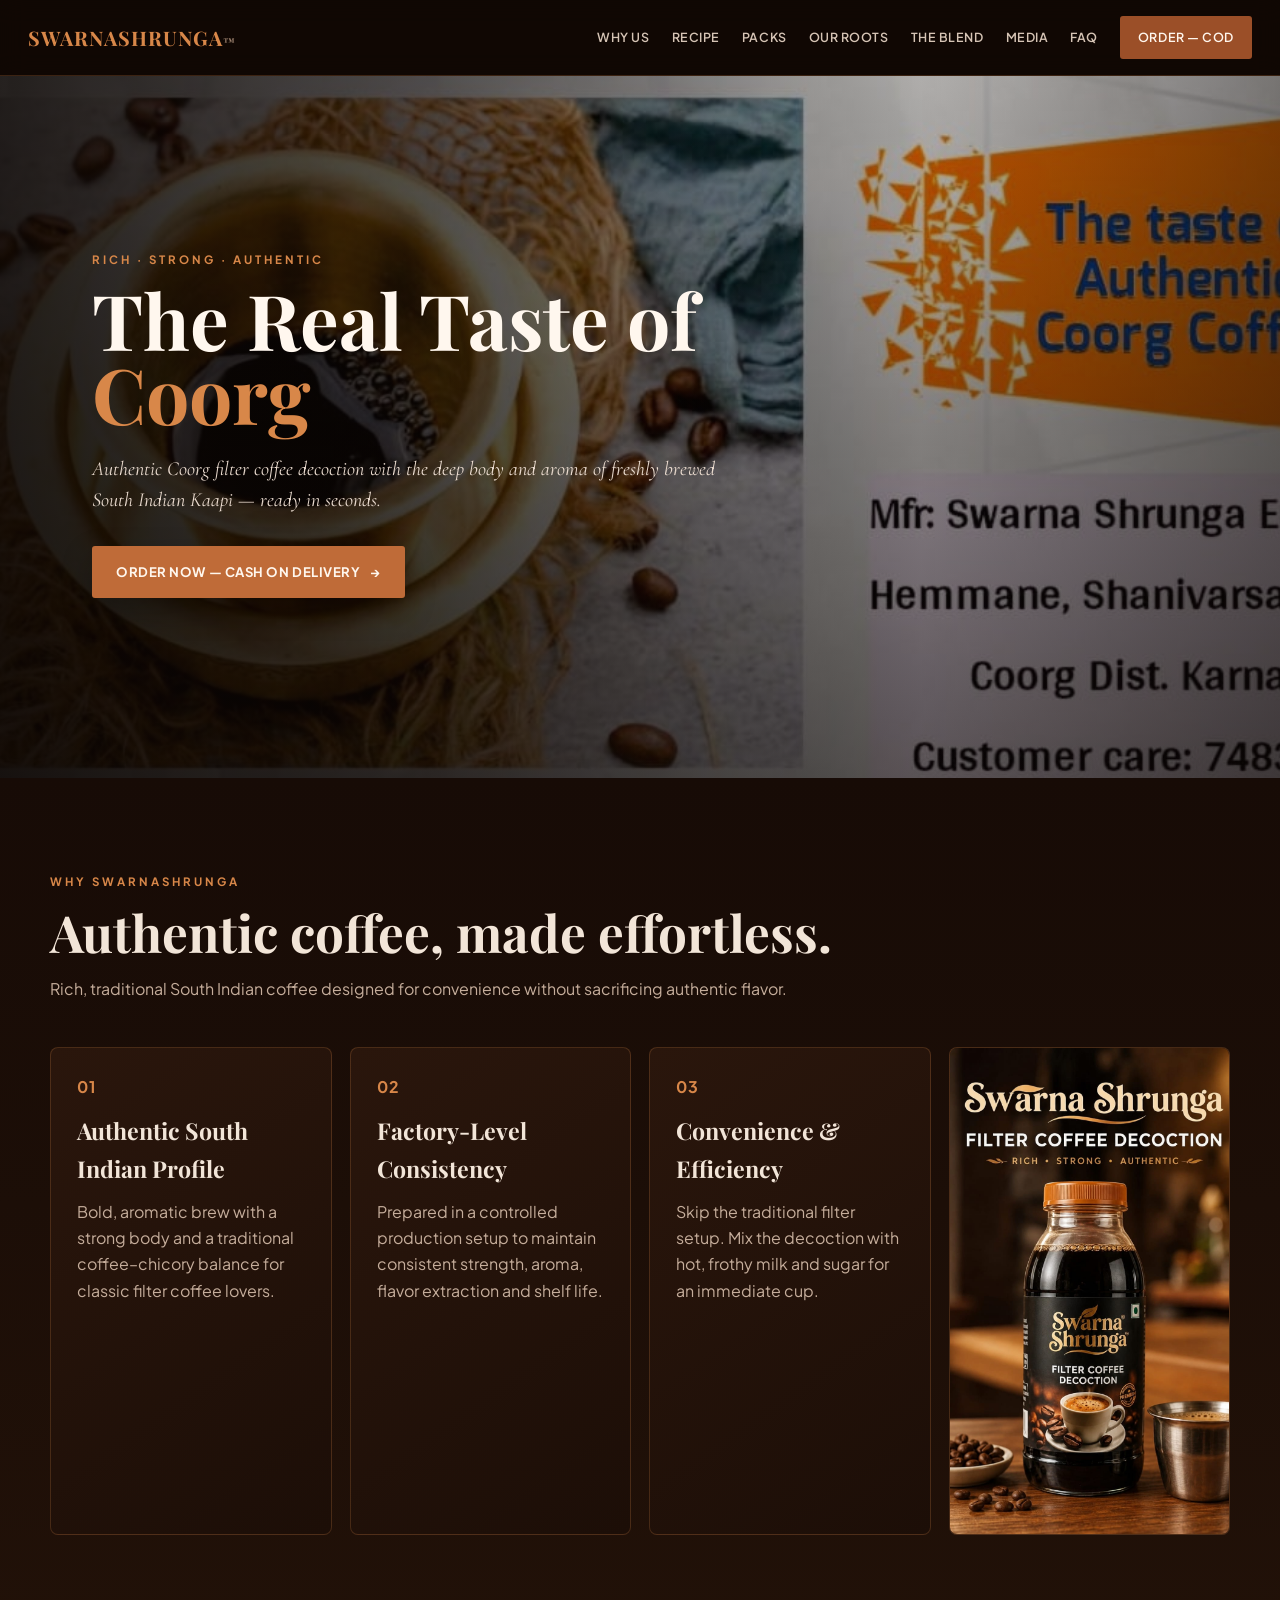
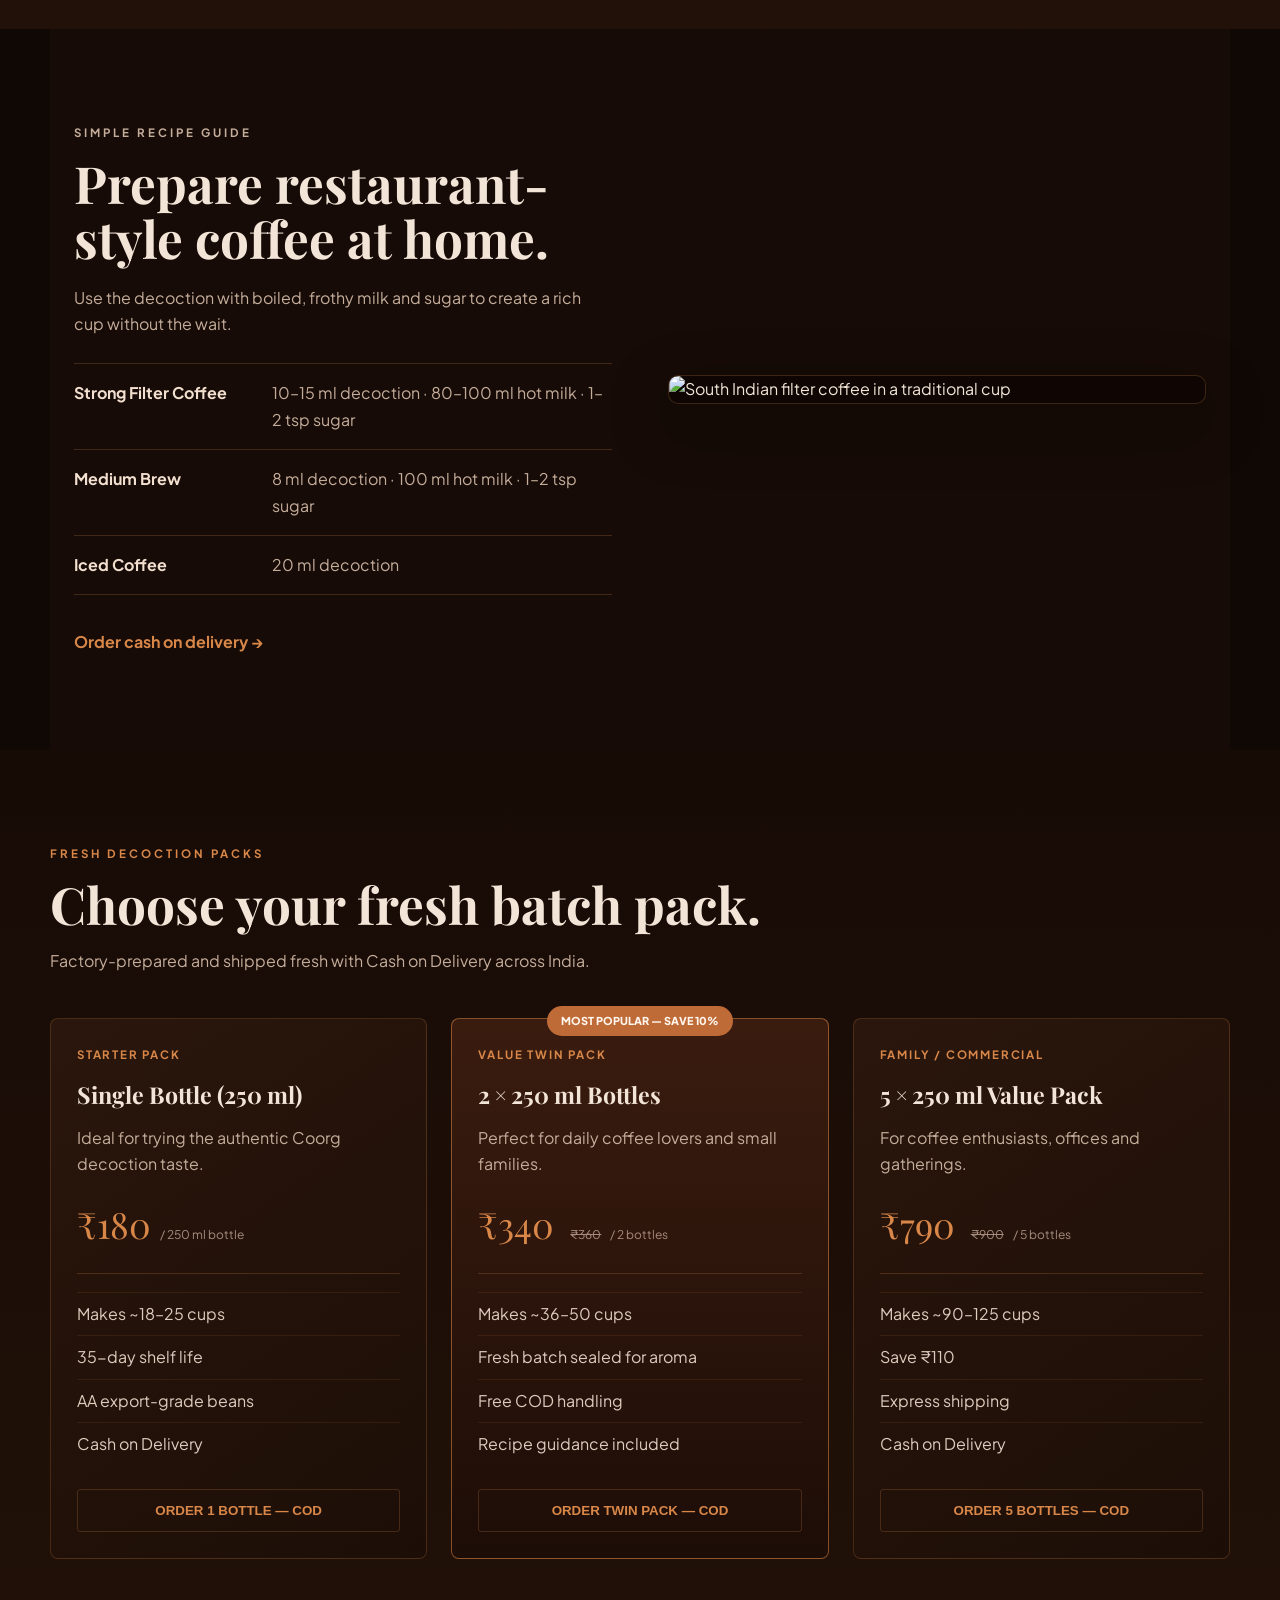
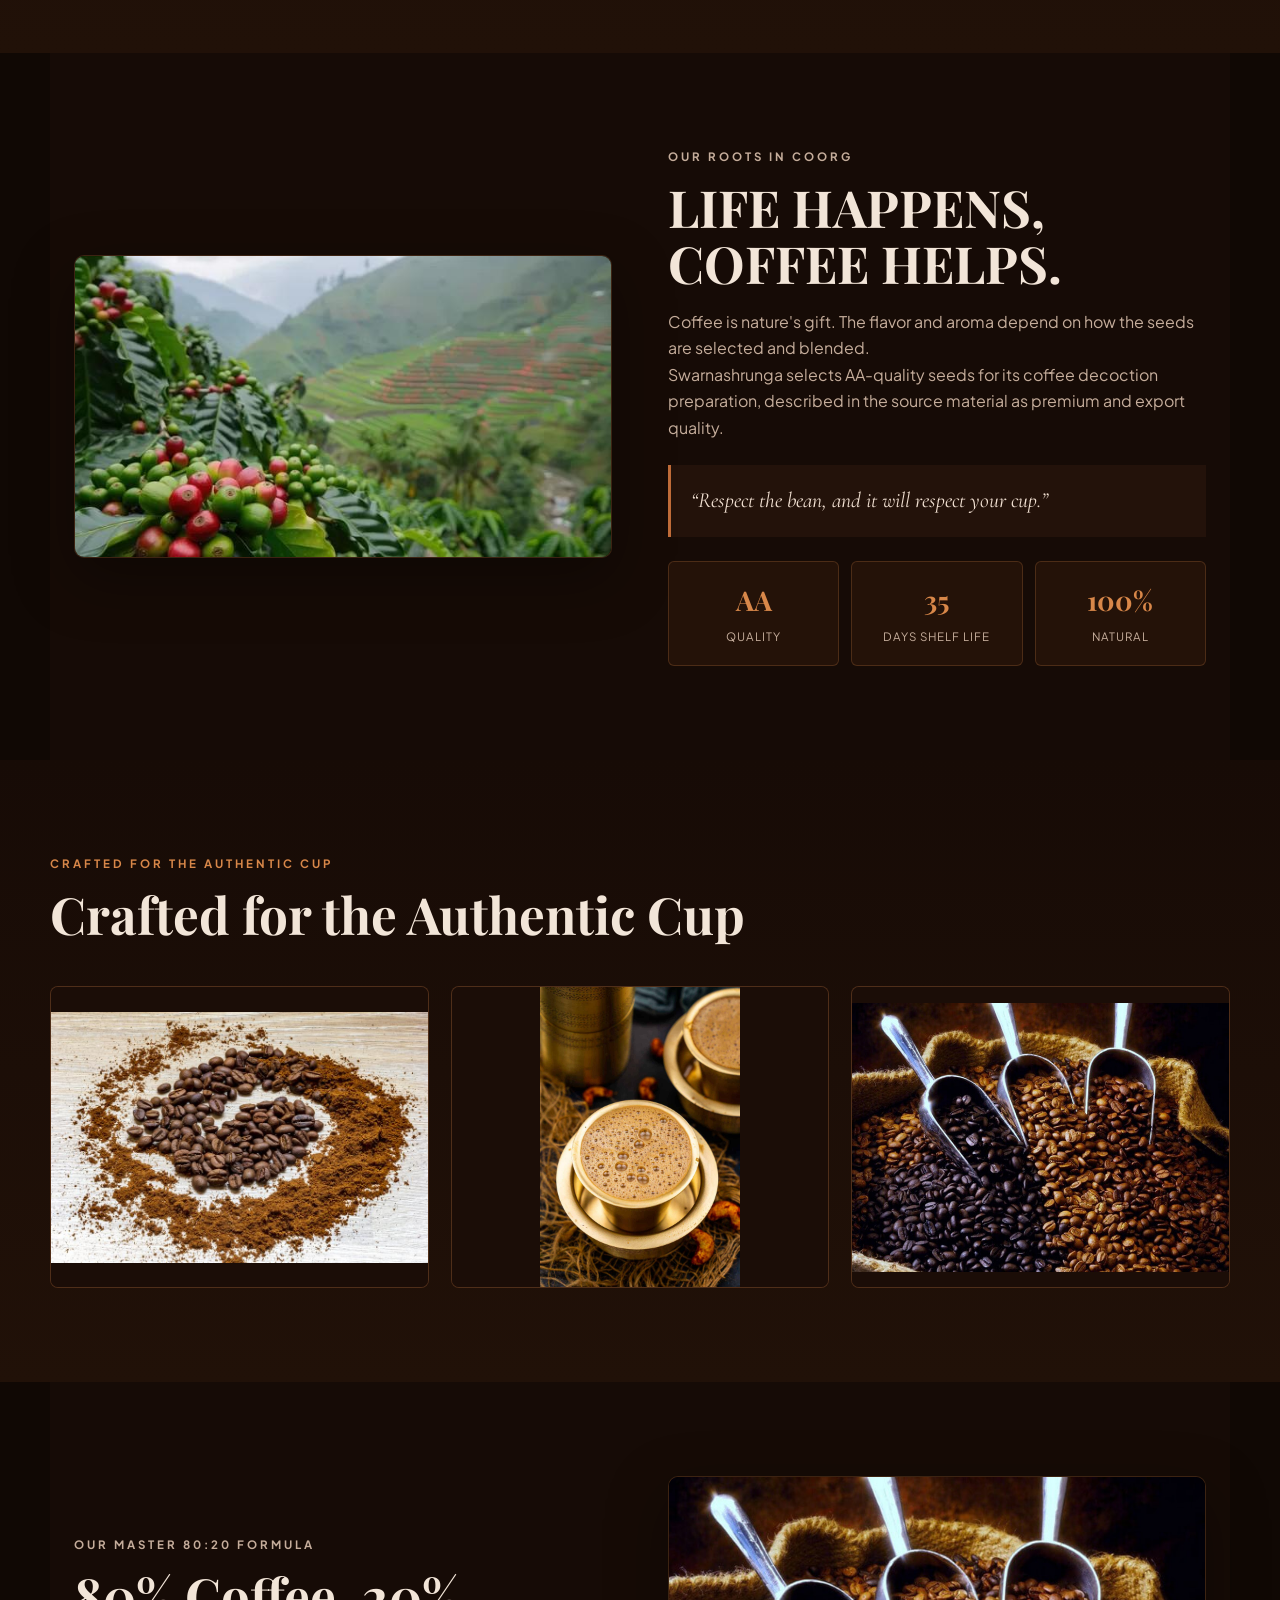
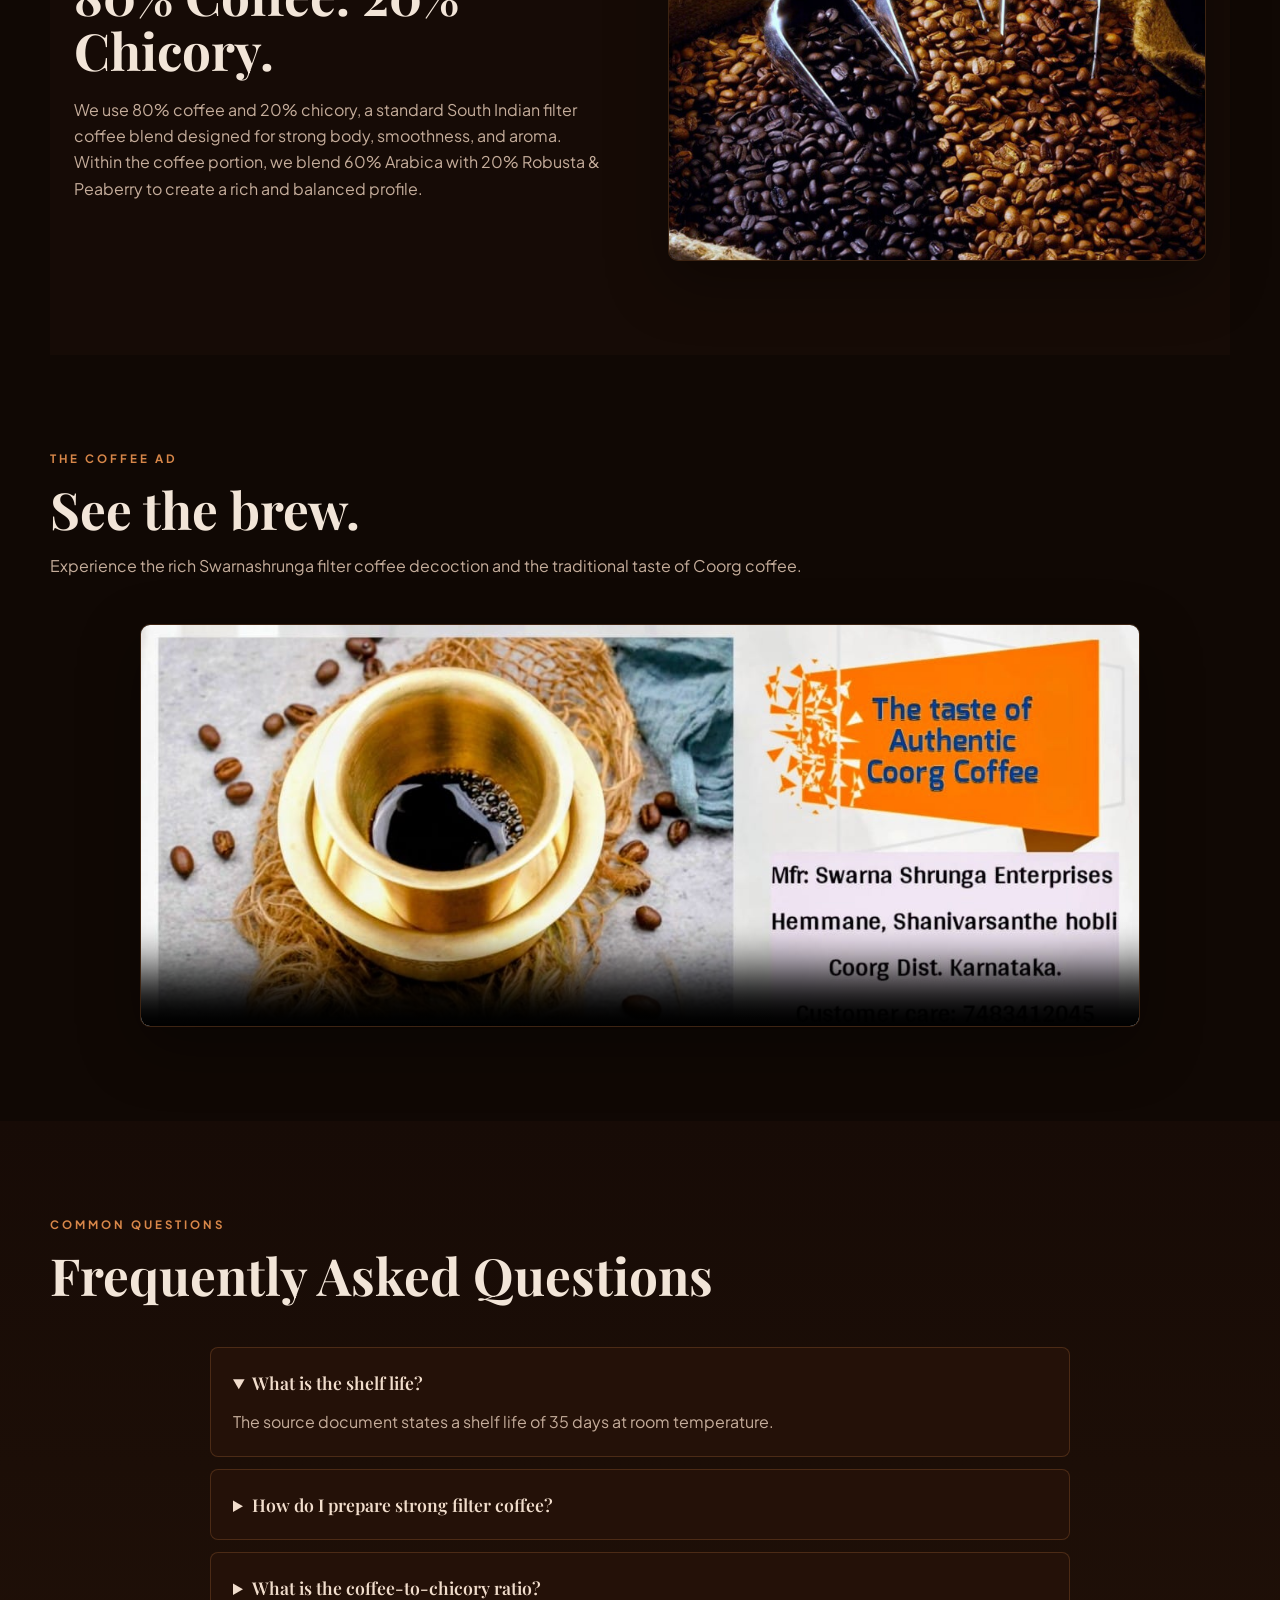
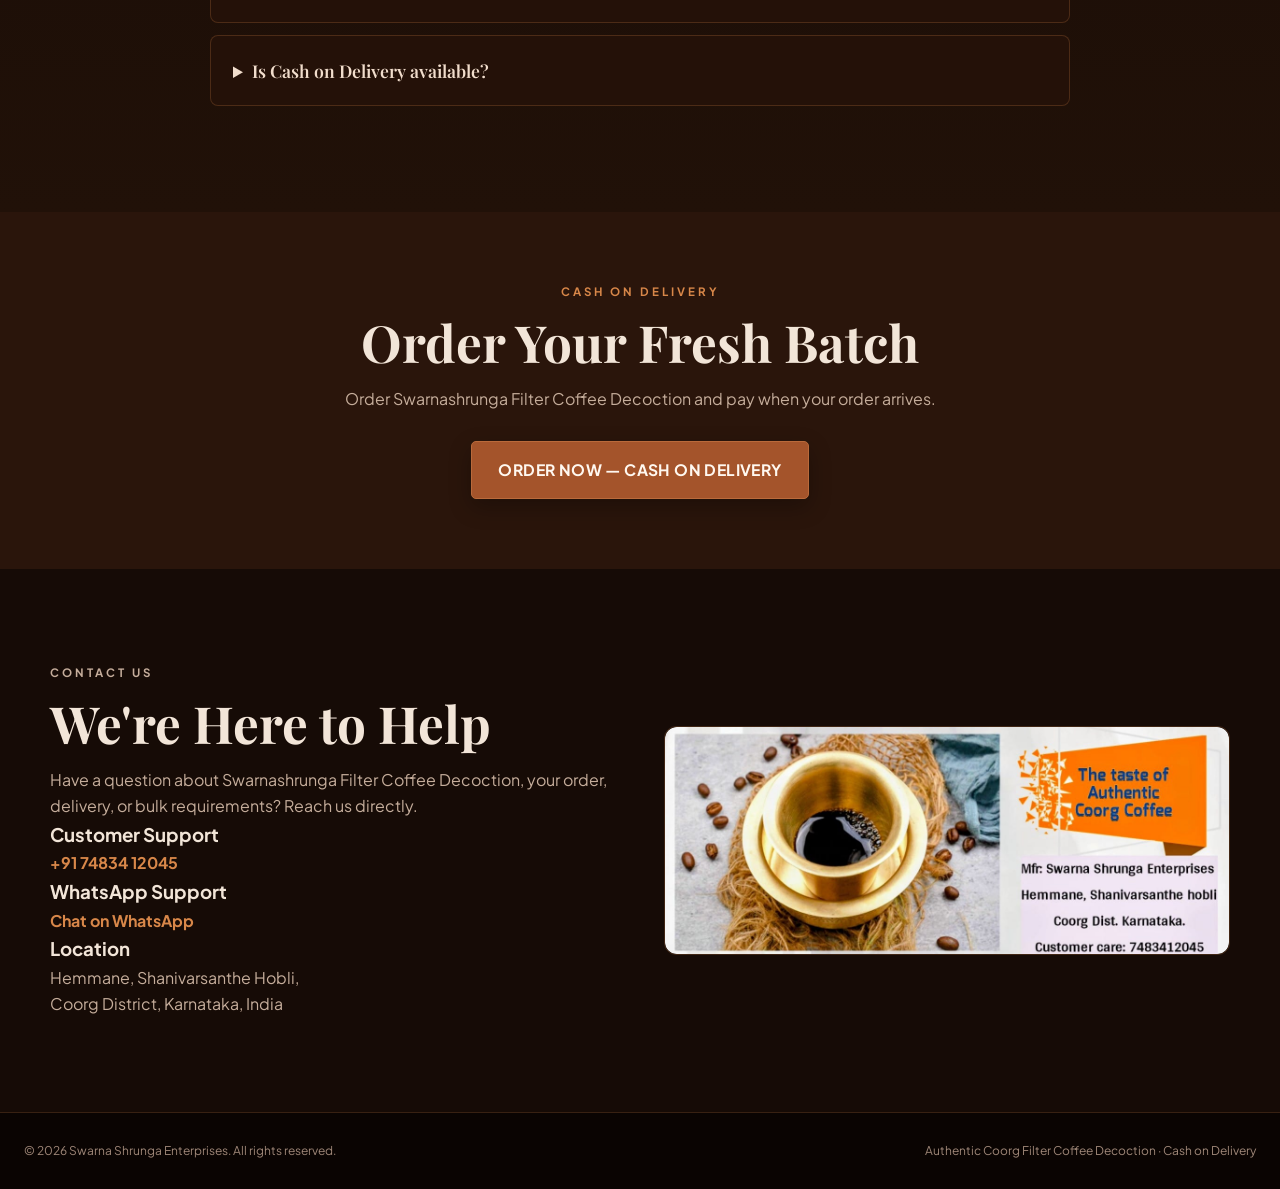
==== commit 07861633: "Redesign Swarna Shrunga coffee website" ====
--- a/index.html
+++ b/index.html
@@ -2,624 +2,335 @@
 <html lang="en">
 <head>
   <meta charset="UTF-8">
-  <meta name="viewport" content="width=device-width, initial-scale=1.0, maximum-scale=5.0">
+  <meta name="viewport" content="width=device-width, initial-scale=1.0">
   <title>Swarnashrunga — Authentic Coorg Filter Coffee Decoction</title>
-  <meta name="description" content="Swarnashrunga Filter Coffee Decoction brings the authentic taste of Coorg coffee to your home. 100% natural, premium 80:20 blend, crafted from AA quality export beans. Cash on Delivery available across India.">
-  <meta name="keywords" content="filter coffee, Coorg coffee, South Indian coffee, coffee decoction, Swarnashrunga, Arabica, Robusta, Cash on delivery coffee">
-  <meta name="theme-color" content="#150C07">
-  
-  <!-- Preload fonts -->
+  <meta name="description" content="Swarnashrunga Filter Coffee Decoction — authentic Coorg coffee, 80:20 premium blend, restaurant-style coffee at home, Cash on Delivery.">
   <link rel="preconnect" href="https://fonts.googleapis.com">
   <link rel="preconnect" href="https://fonts.gstatic.com" crossorigin>
-  <link href="https://fonts.googleapis.com/css2?family=Playfair+Display:ital,wght@0,500;0,600;0,700;0,800;1,400;1,600&family=Plus+Jakarta+Sans:wght@400;500;600;700&family=Cormorant+Garamond:ital,wght@0,500;0,600;1,400;1,600&display=swap" rel="stylesheet">
+  <link href="https://fonts.googleapis.com/css2?family=Cormorant+Garamond:ital,wght@0,500;0,600;0,700;1,500;1,600&family=Plus+Jakarta+Sans:wght@400;500;600;700&family=Playfair+Display:wght@500;600;700;800&display=swap" rel="stylesheet">
   <link rel="stylesheet" href="index.css">
 </head>
 <body>
 
-  <!-- ===== TOP ANNOUNCEMENT BAR ===== -->
-<!-- ===== NAVIGATION ===== -->
-  <nav class="navbar" id="navbar">
-    <div class="nav-container">
-      <a href="#hero" class="nav-logo">SWARNASHRUNGA<span class="tm-symbol">™</span></a>
-      
-      <ul class="nav-links" id="navLinks">
-        <li><a href="#hero" class="nav-link active">Home</a></li>
-        <li><a href="#offers" class="nav-link">Packs & Offers</a></li>
-        <li><a href="#highlights" class="nav-link">Why Us</a></li>
-        <li><a href="#about" class="nav-link">Our Story</a></li>
-        <li><a href="#blend" class="nav-link">The Blend</a></li>
-        <li><a href="#preparation" class="nav-link">Recipe</a></li>
-        <li><a href="#video" class="nav-link">Media</a></li>
-        <li><a href="#contact" class="nav-link">Contact</a></li>
-        <li><a href="#contact" class="nav-cta">Order — COD</a></li>
-      </ul>
-
-      <div class="nav-actions">
-        <a href="#contact" class="mobile-cta-btn">Order COD</a>
-        <button class="hamburger" id="hamburger" aria-label="Toggle navigation menu" aria-expanded="false">
-          <span class="bar"></span>
-          <span class="bar"></span>
-          <span class="bar"></span>
-        </button>
-      </div>
+<header class="site-header" id="top">
+  <nav class="navbar">
+    <a class="brand" href="#top">SWARNASHRUNGA<span>™</span></a>
+    <button class="menu-toggle" id="menuToggle" aria-label="Open menu" aria-expanded="false"><span></span><span></span><span></span></button>
+    <div class="nav-links" id="navLinks">
+      <a href="#why">Why Us</a>
+      <a href="#recipe">Recipe</a>
+      <a href="#packs">Packs</a>
+      <a href="#roots">Our Roots</a>
+      <a href="#craft">The Blend</a>
+      <a href="#video">Media</a>
+      <a href="#faq">FAQ</a>
+      <a href="#cod" class="nav-order">ORDER — COD</a>
     </div>
   </nav>
-
-  <!-- Mobile Navigation Overlay Drawer -->
-  <div class="nav-overlay" id="navOverlay"></div>
-
-  <!-- ===== HERO SECTION ===== -->
-  <section class="hero" id="hero">
-    <!-- Hero Media Wrap with video + fallback poster -->
-    <div class="hero-video-wrap">
-      <video id="heroVideo" autoplay muted loop playsinline webkit-playsinline preload="auto" poster="imageandvedio/coffee_image.jpeg">
+</header>
+
+<main>
+  <!-- 1. HERO -->
+  <section class="hero">
+    <div class="hero-media">
+      <video autoplay muted loop playsinline preload="auto" poster="imageandvedio/coffee_image.jpeg">
         <source src="imageandvedio/coffee_video.mp4" type="video/mp4">
       </video>
-      <div class="hero-fallback-img" style="background-image: url('imageandvedio/coffee_image.jpeg');"></div>
-    </div>
-    
-    <div class="hero-overlay"></div>
-    
+      <div class="hero-image" style="background-image:url('imageandvedio/coffee_image.jpeg')"></div>
+      <div class="hero-shade"></div>
+    </div>
     <div class="hero-content">
-      <h1 class="hero-title">
-        The Real Taste of <span class="gold-gradient">Coorg</span>
-      </h1>
-
-      <p class="hero-subtitle">
-        Authentic Coorg filter coffee decoction, crafted from carefully selected
-        coffee beans for a rich, bold South Indian coffee experience at home.
-      </p>
-
-      <div class="hero-buttons">
-        <a
-          href="https://wa.me/917483412045?text=Hi%20Swarnashrunga%20Coffee%2C%20I%20would%20like%20to%20place%20an%20order%20via%20Cash%20on%20Delivery."
-          target="_blank"
-          rel="noopener noreferrer"
-          class="btn-primary"
-        >
-          <span>ORDER NOW — CASH ON DELIVERY</span>
-          <svg width="18" height="18" viewBox="0 0 24 24" fill="none"
-               stroke="currentColor" stroke-width="2">
-            <path d="M5 12h14M12 5l7 7-7 7"/>
-          </svg>
-        </a>
+      <p class="eyebrow">RICH · STRONG · AUTHENTIC</p>
+      <h1>The Real Taste of <em>Coorg</em></h1>
+      <p class="hero-copy">Authentic Coorg filter coffee decoction with the deep body and aroma of freshly brewed South Indian Kaapi — ready in seconds.</p>
+      <a class="btn btn-primary" href="https://wa.me/917483412045?text=Hi%20Swarnashrunga%20Coffee%2C%20I%20would%20like%20to%20place%20an%20order%20via%20Cash%20on%20Delivery." target="_blank" rel="noopener">ORDER NOW — CASH ON DELIVERY <span>→</span></a>
+    </div>
+  </section>
+
+  <!-- 2. WHY CHOOSE SWARNASHRUNGA -->
+  <section class="section section-dark" id="why">
+    <div class="section-intro">
+      <p class="eyebrow">WHY SWARNASHRUNGA</p>
+      <h2>Authentic coffee, made effortless.</h2>
+      <p>Rich, traditional South Indian coffee designed for convenience without sacrificing authentic flavor.</p>
+    </div>
+    <div class="feature-grid">
+      <article class="feature-card"><div class="feature-no">01</div><h3>Authentic South Indian Profile</h3><p>Bold, aromatic brew with a strong body and a traditional coffee–chicory balance for classic filter coffee lovers.</p></article>
+      <article class="feature-card"><div class="feature-no">02</div><h3>Factory-Level Consistency</h3><p>Prepared in a controlled production setup to maintain consistent strength, aroma, flavor extraction and shelf life.</p></article>
+      <article class="feature-card"><div class="feature-no">03</div><h3>Convenience & Efficiency</h3><p>Skip the traditional filter setup. Mix the decoction with hot, frothy milk and sugar for an immediate cup.</p></article>
+<article class="feature-card image-card">
+  <img
+    src="imageandvedio/doc-product-bottle.jpg"
+    alt="Swarnashrunga filter coffee decoction bottle"
+    class="product-bottle-image"
+    loading="lazy"
+    onclick="openImage(this.src)"
+  >
+</article>
+    </div>
+  </section>
+
+  <!-- 3. PREPARE RESTAURANT STYLE COFFEE -->
+  <section class="section split-section" id="recipe">
+    <div class="split-copy">
+      <p class="eyebrow">SIMPLE RECIPE GUIDE</p>
+      <h2>Prepare restaurant-style coffee at home.</h2>
+      <p>Use the decoction with boiled, frothy milk and sugar to create a rich cup without the wait.</p>
+      <div class="recipe-list">
+        <div class="recipe-row"><strong>Strong Filter Coffee</strong><span>10–15 ml decoction · 80–100 ml hot milk · 1–2 tsp sugar</span></div>
+        <div class="recipe-row"><strong>Medium Brew</strong><span>8 ml decoction · 100 ml hot milk · 1–2 tsp sugar</span></div>
+        <div class="recipe-row"><strong>Iced Coffee</strong><span>20 ml decoction</span></div>
       </div>
-    </div>
-    </div>
-  </section>
-
-  <!-- ===== TRUST & PROMO STRIP ===== -->
-
-  <!-- ===== PRODUCT PACKS & PROMOTIONAL OFFERS ("ADS & PACKS") ===== -->
-  <section class="offers-section" id="offers">
-    <div class="section-header">
-      <span class="section-label">Fresh Decoction Packs</span>
-      <h2 class="section-title">Choose Your <span class="gold-text">Fresh Batch</span> Pack</h2>
-      <p class="section-desc">Factory-prepared under strict quality standards. Shipped fresh with Cash on Delivery across India.</p>
-    </div>
-
-    <div class="offers-grid">
-      <!-- Pack 1 -->
-      <div class="offer-card">
-        <div class="offer-badge">Starter Pack</div>
-        <h3 class="offer-title">Single Bottle (250 ml)</h3>
-        <p class="offer-subtitle">Ideal for trying the authentic Coorg decoction taste.</p>
-        <div class="offer-price">
-          <span class="price-val">₹180</span>
-          <span class="price-unit">/ 250ml bottle</span>
+      <a class="text-link" href="#cod">Order cash on delivery →</a>
+    </div>
+    <div class="image-frame tall"><img src="imageandvedio/image3.jpg" alt="South Indian filter coffee in a traditional cup"></div>
+  </section>
+
+  <!-- 4. PACKS -->
+  <section class="section section-dark" id="packs">
+    <div class="section-intro">
+      <p class="eyebrow">FRESH DECOCTION PACKS</p>
+      <h2>Choose your fresh batch pack.</h2>
+      <p>Factory-prepared and shipped fresh with Cash on Delivery across India.</p>
+    </div>
+    <div class="pack-grid">
+      <article class="pack-card">
+        <p class="pack-label">STARTER PACK</p><h3>Single Bottle (250 ml)</h3><p>Ideal for trying the authentic Coorg decoction taste.</p>
+        <div class="price">₹180 <small>/ 250 ml bottle</small></div>
+        <ul><li>Makes ~18–25 cups</li><li>35-day shelf life</li><li>AA export-grade beans</li><li>Cash on Delivery</li></ul>
+        <button class="pack-btn" onclick="selectPack('1 Bottle (250ml) - ₹180')">ORDER 1 BOTTLE — COD</button>
+      </article>
+      <article class="pack-card featured">
+        <div class="popular">MOST POPULAR — SAVE 10%</div><p class="pack-label">VALUE TWIN PACK</p><h3>2 × 250 ml Bottles</h3><p>Perfect for daily coffee lovers and small families.</p>
+        <div class="price">₹340 <del>₹360</del> <small>/ 2 bottles</small></div>
+        <ul><li>Makes ~36–50 cups</li><li>Fresh batch sealed for aroma</li><li>Free COD handling</li><li>Recipe guidance included</li></ul>
+        <button class="pack-btn" onclick="selectPack('Twin Value Pack (2 x 250ml) - ₹340')">ORDER TWIN PACK — COD</button>
+      </article>
+      <article class="pack-card">
+        <p class="pack-label">FAMILY / COMMERCIAL</p><h3>5 × 250 ml Value Pack</h3><p>For coffee enthusiasts, offices and gatherings.</p>
+        <div class="price">₹790 <del>₹900</del> <small>/ 5 bottles</small></div>
+        <ul><li>Makes ~90–125 cups</li><li>Save ₹110</li><li>Express shipping</li><li>Cash on Delivery</li></ul>
+        <button class="pack-btn" onclick="selectPack('Family Pack (5 x 250ml) - ₹790')">ORDER 5 BOTTLES — COD</button>
+      </article>
+    </div>
+  </section>
+
+  <!-- 5. ROOTS -->
+  <section class="section split-section" id="roots">
+<div class="image-frame">
+  <img
+    src="imageandvedio/doc-coorg-estate.jpg"
+    alt="Coorg coffee estate"
+    loading="lazy"
+  >
+</div>
+    <div class="split-copy">
+      <p class="eyebrow">OUR ROOTS IN COORG</p>
+      <h2>LIFE HAPPENS, COFFEE HELPS.</h2>
+      <p>Coffee is nature's gift. The flavor and aroma depend on how the seeds are selected and blended.</p>
+      <p>Swarnashrunga selects AA-quality seeds for its coffee decoction preparation, described in the source material as premium and export quality.</p>
+      <blockquote>“Respect the bean, and it will respect your cup.”</blockquote>
+      <div class="stats"><div><strong>AA</strong><span>Quality</span></div><div><strong>35</strong><span>Days shelf life</span></div><div><strong>100%</strong><span>Natural</span></div></div>
+    </div>
+  </section>
+
+<!-- 6. CRAFTED FOR AUTHENTIC CUP -->
+<section class="section section-dark" id="craft">
+  <div class="section-intro">
+    <p class="eyebrow">CRAFTED FOR THE AUTHENTIC CUP</p>
+    <h2>Crafted for the Authentic Cup</h2>
+  </div>
+
+  <div class="story-grid">
+    <article>
+      <img
+        src="imageandvedio/doc-ground-coffee.jpg"
+        alt="Ground coffee"
+        loading="lazy"
+      >
+    </article>
+
+    <article>
+      <img
+        src="imageandvedio/doc-kaapi.jpg"
+        alt="Traditional South Indian filter coffee"
+        loading="lazy"
+      >
+    </article>
+
+    <article>
+      <img
+        src="imageandvedio/doc-coffee-beans.jpg"
+        alt="Arabica and Robusta coffee beans"
+        loading="lazy"
+      >
+    </article>
+  </div>
+</section>
+<!-- 7. 80:20 -->
+<section class="section split-section" id="blend">
+  <div class="split-copy">
+    <p class="eyebrow">OUR MASTER 80:20 FORMULA</p>
+    <h2>80% Coffee. 20% Chicory.</h2>
+
+    <p>
+      We use 80% coffee and 20% chicory, a standard South Indian filter
+      coffee blend designed for strong body, smoothness, and aroma.
+    </p>
+
+    <p>
+      Within the coffee portion, we blend 60% Arabica with 20% Robusta &
+      Peaberry to create a rich and balanced profile.
+    </p>
+  </div>
+
+  <div class="image-frame">
+    <img
+      src="imageandvedio/doc-coffee-beans.jpg"
+      alt="Coffee beans representing the Swarnashrunga 80:20 blend"
+      loading="lazy"
+    >
+  </div>
+</section>
+
+<!-- 8. VIDEO -->
+<section class="section video-section" id="video">
+  <div class="section-intro">
+    <p class="eyebrow">THE COFFEE AD</p>
+    <h2>See the brew.</h2>
+    <p>
+      Experience the rich Swarnashrunga filter coffee decoction and the
+      traditional taste of Coorg coffee.
+    </p>
+  </div>
+
+  <div class="video-wrap">
+    <video
+      controls
+      preload="metadata"
+      playsinline
+      poster="imageandvedio/coffee_image.jpeg"
+    >
+      <source src="imageandvedio/coffee_video.mp4" type="video/mp4">
+      Your browser does not support HTML5 video.
+    </video>
+  </div>
+</section>
+
+<!-- 9. FAQ -->
+<section class="section section-dark" id="faq">
+  <div class="section-intro">
+    <p class="eyebrow">COMMON QUESTIONS</p>
+    <h2>Frequently Asked Questions</h2>
+  </div>
+
+  <div class="faq-list">
+    <details open>
+      <summary>What is the shelf life?</summary>
+      <p>
+        The source document states a shelf life of 35 days at room temperature.
+      </p>
+    </details>
+
+    <details>
+      <summary>How do I prepare strong filter coffee?</summary>
+      <p>
+        Use 10–15 ml of decoction with 80–100 ml of boiled, frothy milk and
+        1–2 tsp of sugar to taste.
+      </p>
+    </details>
+
+    <details>
+      <summary>What is the coffee-to-chicory ratio?</summary>
+      <p>
+        The blend uses 80% coffee and 20% chicory. The coffee portion includes
+        60% Arabica and 20% Robusta &amp; Peaberry.
+      </p>
+    </details>
+
+    <details>
+      <summary>Is Cash on Delivery available?</summary>
+      <p>
+        Yes. Cash on Delivery is available for orders.
+      </p>
+    </details>
+  </div>
+</section>
+
+<!-- 10. CASH ON DELIVERY -->
+<section class="section cod-section" id="cod">
+  <div class="section-intro">
+    <p class="eyebrow">CASH ON DELIVERY</p>
+    <h2>Order Your Fresh Batch</h2>
+    <p>
+      Order Swarnashrunga Filter Coffee Decoction and pay when your order
+      arrives.
+    </p>
+  </div>
+
+  <a
+    href="https://wa.me/917483412045?text=Hi%20Swarnashrunga%20Coffee%2C%20I%20would%20like%20to%20place%20an%20order%20via%20Cash%20on%20Delivery."
+    target="_blank"
+    rel="noopener noreferrer"
+    class="btn-primary"
+  >
+    ORDER NOW — CASH ON DELIVERY
+  </a>
+</section>
+<!-- 11. CONTACT US -->
+<section class="section contact-section" id="contact">
+  <div class="contact-grid">
+
+    <div class="contact-copy">
+      <p class="eyebrow">CONTACT US</p>
+      <h2>We're Here to Help</h2>
+
+      <p>
+        Have a question about Swarnashrunga Filter Coffee Decoction,
+        your order, delivery, or bulk requirements? Reach us directly.
+      </p>
+
+      <div class="contact-details">
+
+        <div class="contact-item">
+          <h3>Customer Support</h3>
+          <a href="tel:+917483412045">+91 74834 12045</a>
         </div>
-        <ul class="offer-features">
-          <li>Makes ~18–25 cups of strong filter coffee</li>
-          <li>35-Day Shelf Life at room temp</li>
-          <li>100% Natural & AA Export Beans</li>
-          <li>Cash on Delivery Available</li>
-        </ul>
-        <button onclick="selectPack('Single Bottle (250 ml) - ₹180', 1, 180)" class="btn-offer">
-          Order 1 Bottle — COD
-        </button>
+
+        <div class="contact-item">
+          <h3>WhatsApp Support</h3>
+          <a
+            href="https://wa.me/917483412045?text=Hi%20Swarnashrunga%20Coffee%2C%20I%20need%20support."
+            target="_blank"
+            rel="noopener noreferrer"
+            class="whatsapp-btn"
+          >
+            Chat on WhatsApp
+          </a>
+        </div>
+
+        <div class="contact-item">
+          <h3>Location</h3>
+          <p>
+            Hemmane, Shanivarsanthe Hobli,<br>
+            Coorg District, Karnataka, India
+          </p>
+        </div>
+
       </div>
-
-      <!-- Pack 2 (Bestseller) -->
-      <div class="offer-card popular">
-        <div class="popular-tag"> MOST POPULAR — SAVE 10%</div>
-        <div class="offer-badge gold">Value Twin Pack</div>
-        <h3 class="offer-title">2 x 250 ml Bottles</h3>
-        <p class="offer-subtitle">Perfect for daily coffee lovers & small families.</p>
-        <div class="offer-price">
-          <span class="price-val">₹340</span>
-          <span class="price-original">₹360</span>
-          <span class="price-unit">/ 2 bottles</span>
-        </div>
-        <ul class="offer-features">
-          <li>Makes ~36–50 cups of delicious Kaapi</li>
-          <li>Fresh batch sealed for maximum aroma</li>
-          <li>Free COD & Express Handling</li>
-          <li>Includes Step-by-Step Recipe Guide</li>
-        </ul>
-        <button onclick="selectPack('Twin Value Pack (2 Bottles) - ₹340', 2, 340)" class="btn-offer btn-gold">
-          Order Twin Pack — COD
-        </button>
-      </div>
-
-      <!-- Pack 3 -->
-      <div class="offer-card">
-        <div class="offer-badge">Family / Commercial Pack</div>
-        <h3 class="offer-title">5 x 250 ml Value Pack</h3>
-        <p class="offer-subtitle">Great for coffee enthusiasts, offices & gatherings.</p>
-        <div class="offer-price">
-          <span class="price-val">₹790</span>
-          <span class="price-original">₹900</span>
-          <span class="price-unit">/ 5 bottles</span>
-        </div>
-        <ul class="offer-features">
-          <li>Makes ~90–125 cups of filter coffee</li>
-          <li>Save ₹110 on your order</li>
-          <li>Free Express Shipping Across India</li>
-          <li>Cash on Delivery Guaranteed</li>
-        </ul>
-        <button onclick="selectPack('Family Value Pack (5 Bottles) - ₹790', 5, 790)" class="btn-offer">
-          Order 5 Bottles — COD
-        </button>
-      </div>
-    </div>
-  </section>
-
-  <!-- ===== HIGHLIGHTS / WHY SWARNASHRUNGA ===== -->
-  <section class="highlights" id="highlights">
-    <div class="section-header">
-      <span class="section-label">Why Choose Swarnashrunga</span>
-      <h2 class="section-title">The Real Taste of <br>Coorg</h2>
-      <div class="divider"></div>
-    </div>
-
-    <div class="highlights-grid">
-      <div class="highlight-card">
-        <div class="highlight-icon">
-          <svg width="24" height="24" viewBox="0 0 24 24" fill="none" stroke="currentColor" stroke-width="2"><path d="M12 2C6.5 2 2 6.5 2 12s4.5 10 10 10 10-4.5 10-10S17.5 2 12 2z"/><path d="M12 6v6l4 2"/></svg>
-        </div>
-        <h3>100% Natural Essence</h3>
-        <p>Free of artificial preservatives, flavors, or chemical additives. Every drop captures nature's pure coffee essence — nothing added, nothing compromised.</p>
-      </div>
-
-      <div class="highlight-card">
-        <div class="highlight-icon">
-          <svg width="24" height="24" viewBox="0 0 24 24" fill="none" stroke="currentColor" stroke-width="2"><path d="M17 8h1a4 4 0 0 1 0 8h-1"/><path d="M3 8h14v9a4 4 0 0 1-4 4H7a4 4 0 0 1-4-4V8z"/><line x1="6" y1="1" x2="6" y2="4"/><line x1="10" y1="1" x2="10" y2="4"/><line x1="14" y1="1" x2="14" y2="4"/></svg>
-        </div>
-        <h3>Authentic South Indian Profile</h3>
-        <p>Delivers a bold, aromatic brew with a strong body and traditional chicory balance (80:20), ideal for classic filter coffee lovers.</p>
-      </div>
-
-      <div class="highlight-card">
-        <div class="highlight-icon">
-          <svg width="24" height="24" viewBox="0 0 24 24" fill="none" stroke="currentColor" stroke-width="2"><rect x="2" y="7" width="20" height="14" rx="2" ry="2"/><path d="M16 21V5a2 2 0 0 0-2-2h-4a2 2 0 0 0-2 2v16"/></svg>
-        </div>
-        <h3>Factory-Level Consistency</h3>
-        <p>Prepared in a controlled hygienic production facility under Central Govt Food Research Norms to ensure every bottle meets precise standards.</p>
-      </div>
-
-      <div class="highlight-card">
-        <div class="highlight-icon">
-          <svg width="24" height="24" viewBox="0 0 24 24" fill="none" stroke="currentColor" stroke-width="2"><circle cx="12" cy="12" r="10"/><polyline points="12 6 12 12 16 14"/></svg>
-        </div>
-        <h3>Instant 10-Second Convenience</h3>
-        <p>Eliminates the wait time and cleanup of traditional brass filters — simply mix with hot frothy milk and sugar for an instant gourmet cup.</p>
-      </div>
-
-      <div class="highlight-card">
-        <div class="highlight-icon">
-          <svg width="24" height="24" viewBox="0 0 24 24" fill="none" stroke="currentColor" stroke-width="2"><rect x="3" y="4" width="18" height="18" rx="2"/><line x1="16" y1="2" x2="16" y2="6"/><line x1="8" y1="2" x2="8" y2="6"/><line x1="3" y1="10" x2="21" y2="10"/></svg>
-        </div>
-        <h3>35-Day Room Temp Shelf Life</h3>
-        <p>Factory-prepared to maintain high standards of freshness and aroma for 35 days, allowing you to enjoy authentic coffee at your own pace.</p>
-      </div>
-
-      <div class="highlight-card">
-        <div class="highlight-icon">
-          <svg width="24" height="24" viewBox="0 0 24 24" fill="none" stroke="currentColor" stroke-width="2"><polygon points="12 2 15.09 8.26 22 9.27 17 14.14 18.18 21.02 12 17.77 5.82 21.02 7 14.14 2 9.27 8.91 8.26 12 2"/></svg>
-        </div>
-        <h3>AA Export-Grade Beans</h3>
-        <p>We source only top AA quality coffee seeds directly from sun-drenched Coorg estates, ensuring dense flavor and lingering aroma.</p>
-      </div>
-    </div>
-  </section>
-
-  <!-- ===== ABOUT US SECTION ===== -->
-  <section class="about" id="about">
-    <div class="about-grid">
-      <div class="about-text">
-        <span class="section-label">Our Story & Heritage</span>
-        <h2 class="section-title">Our Roots in <span class="gold-text">Coorg</span></h2>
-        <div class="divider"></div>
-        
-        <p>
-          At Swarnashrunga, we believe that the true soul of South India lies in a fresh, rich cup of authentic filter coffee. We make our decoction the traditional way, honoring the heritage of pure, full-bodied Kaapi so you can enjoy it instantly at home.
-        </p>
-        
-        <blockquote class="quote-box">
-          "We don't manufacture taste; we simply bring out what nature already put into the coffee bean. Respect the bean, and it will respect your cup."
-        </blockquote>
-
-        <p>
-          We select AA quality export-grade seeds for our coffee decoction, sourced directly from sun-drenched estates in Coorg, Karnataka. Prepared using natural brewing processes following Central Government Food Research Institute guidelines, our decoction offers pure taste with zero chemical additives.
-        </p>
-
-        <div class="about-stats-grid">
-          <div class="stat-card">
-            <span class="stat-value">AA</span>
-            <span class="stat-desc">Export Grade Beans</span>
-          </div>
-          <div class="stat-card">
-            <span class="stat-value">80:20</span>
-            <span class="stat-desc">Perfect Kaapi Blend</span>
-          </div>
-          <div class="stat-card">
-            <span class="stat-value">35</span>
-            <span class="stat-desc">Days Fresh Shelf Life</span>
-          </div>
-          <div class="stat-card">
-            <span class="stat-value">100%</span>
-            <span class="stat-desc">Natural & Pure</span>
-          </div>
-        </div>
-      </div>
-
-      <div class="about-visual">
-        <div class="about-img-frame">
-          <img src="imageandvedio/coffee_image.jpeg" alt="Swarnashrunga Authentic Coorg Filter Coffee in traditional brass filter tumbler" loading="lazy">
-        </div>
-        <div class="manufacturer-badge-card">
-          <h4>Swarna Shrunga Enterprises</h4>
-          <p> Hemmane, Shanivarsanthe Hobli, Coorg District, Karnataka</p>
-          <p> Customer Care: <strong>+91 74834 12045</strong></p>
-        </div>
-      </div>
-    </div>
-  </section>
-
-  <!-- ===== THE BLEND SECTION ===== -->
-  <section class="blend" id="blend">
-    <div class="section-header">
-      <span class="section-label">The Science of Flavor</span>
-      <h2 class="section-title">Our Master <span class="gold-text">80:20</span> Formula</h2>
-      <p class="section-desc">Carefully balanced to achieve dense body, smooth bitterness, and lingering rich aftertaste.</p>
-    </div>
-
-    <div class="blend-content">
-      <div class="blend-visual">
-        <div class="blend-bar-wrap">
-          <div class="blend-bar-label">
-            <span>Arabica Coffee (AA Grade)</span>
-            <span class="blend-pct">60%</span>
-          </div>
-          <div class="blend-bar"><div class="blend-bar-fill" style="width: 60%;"></div></div>
-          <span class="blend-note">Delivers sweet aroma & subtle notes</span>
-        </div>
-
-        <div class="blend-bar-wrap">
-          <div class="blend-bar-label">
-            <span>Robusta & Peaberry</span>
-            <span class="blend-pct">20%</span>
-          </div>
-          <div class="blend-bar"><div class="blend-bar-fill" style="width: 20%;"></div></div>
-          <span class="blend-note">Gives rich body, bold crema & strength</span>
-        </div>
-
-        <div class="blend-bar-wrap">
-          <div class="blend-bar-label">
-            <span>Premium Chicory</span>
-            <span class="blend-pct">20%</span>
-          </div>
-          <div class="blend-bar"><div class="blend-bar-fill" style="width: 20%;"></div></div>
-          <span class="blend-note">Provides traditional South Indian thickness & color</span>
-        </div>
-
-        <!-- Flavor Radar Metrics -->
-        <div class="flavor-metrics">
-          <div class="metric">
-            <span class="metric-name">Aroma</span>
-            <div class="stars">★★★★★</div>
-          </div>
-          <div class="metric">
-            <span class="metric-name">Body / Thickness</span>
-            <div class="stars">★★★★★</div>
-          </div>
-          <div class="metric">
-            <span class="metric-name">Bitterness Balance</span>
-            <div class="stars">★★★★☆</div>
-          </div>
-          <div class="metric">
-            <span class="metric-name">Aftertaste</span>
-            <div class="stars">★★★★★</div>
-          </div>
-        </div>
-      </div>
-
-      <div class="blend-info">
-        <h3>Crafted for the Authentic Cup</h3>
-        <p>An essential factor in legendary South Indian filter coffee is the exact coffee-to-chicory ratio. We use 80% pure coffee and 20% chicory — a time-tested formulation perfected over generations.</p>
-        <p>Within our 80% coffee core, we blend 60% high-elevation Arabica with 20% select Robusta & Peaberry. This proportion creates an unmatched balance rarely found in mass commercial brands.</p>
-
-        <div class="blend-tags">
-          <span class="blend-tag">AA Grade Beans</span>
-          <span class="blend-tag">Coorg Estate Fresh</span>
-          <span class="blend-tag">Export Quality</span>
-          <span class="blend-tag">Slow Brewed</span>
-          <span class="blend-tag">Zero Preservatives</span>
-        </div>
-      </div>
-    </div>
-  </section>
-
-  <!-- ===== PREPARATION RECIPE & RATIO CALCULATOR ===== -->
-  <section class="preparation" id="preparation">
-    <div class="section-header center">
-      <span class="section-label">Simple Recipe Guide</span>
-      <h2 class="section-title">Prepare <span class="gold-text">Restaurant-Style</span> Filter Coffee at Home</h2>
-      <p class="section-desc">No brass filter setup required. Enjoy hot frothy Kaapi in 3 quick steps.</p>
-    </div>
-
-    <div class="prep-steps-grid">
-      <div class="prep-card">
-        <div class="prep-num">01</div>
-        <h4>Measure Decoction</h4>
-        <p>Pour 10 to 15 ml of Swarnashrunga decoction into your coffee tumbler or davara.</p>
-      </div>
-
-      <div class="prep-card">
-        <div class="prep-num">02</div>
-        <h4>Heat Frothy Milk</h4>
-        <p>Boil 80 to 100 ml of full-cream fresh milk until piping hot and frothy.</p>
-      </div>
-
-      <div class="prep-card">
-        <div class="prep-num">03</div>
-        <h4>Combine & Pour</h4>
-        <p>Pour the hot milk over decoction, add sugar to taste, and froth between tumbler & davara!</p>
-      </div>
-    </div>
-  </section>
-
-  <!-- ===== MEDIA, VIDEO & AUDIO EXPERIENCE ===== -->
-  <section class="video-section" id="video">
-    <div class="section-header center">
-      <span class="section-label">Media & Craftsmanship</span>
-      <h2 class="section-title">Watch the <span class="gold-text">Brewing Story</span></h2>
-      <p class="section-desc">Experience how our rich decoction is prepared in Coorg, Karnataka.</p>
-    </div>
-
-    <div class="video-container">
-      <div class="video-wrapper">
-        <video id="craftVideo" controls preload="metadata" playsinline webkit-playsinline poster="imageandvedio/coffee_image.jpeg">
-          <source src="imageandvedio/coffee_video.mp4" type="video/mp4">
-          Your browser does not support HTML5 video.
-        </video>
-      </div>
-      </div>
-    </div>
-  </section>
-
-  <!-- ===== CUSTOMER REVIEWS ===== -->
-  <section class="reviews-section">
-    <div class="section-header center">
-      <span class="section-label">Real Coffee Lovers</span>
-      <h2 class="section-title">What Our Customers Say</h2>
-    </div>
-
-    <div class="reviews-grid">
-      <div class="review-card">
-        <div class="stars">★★★★★</div>
-        <p class="review-text">"Reminds me of my childhood mornings in Madikeri! The decoction is thick, bold, and has that authentic Coorg aroma. Ordering 2 more bottles!"</p>
-        <div class="reviewer">
-          <strong>Ramesh Rao</strong>
-          <span>Bangalore, Karnataka</span>
-        </div>
-      </div>
-
-      <div class="review-card">
-        <div class="stars">★★★★★</div>
-        <p class="review-text">"Super convenient for office mornings. No messing around with brass filters. Just add hot milk and sugar, and you get pure filter coffee."</p>
-        <div class="reviewer">
-          <strong>Priya Sundaram</strong>
-          <span>Chennai, Tamil Nadu</span>
-        </div>
-      </div>
-
-      <div class="review-card">
-        <div class="stars">★★★★★</div>
-        <p class="review-text">"The Cash on Delivery option was smooth. Got the package delivered in 2 days. The 80:20 blend ratio is spot on!"</p>
-        <div class="reviewer">
-          <strong>Kiran Hegde</strong>
-          <span>Mysuru, Karnataka</span>
-        </div>
-      </div>
-    </div>
-  </section>
-
-  <!-- ===== CONTACT & CASH ON DELIVERY ORDER FORM ===== -->
-  <section class="contact" id="contact">
-    <div class="section-header">
-      <span class="section-label">Direct Order</span>
-      <h2 class="section-title">Order Your <span class="gold-text">Decoction</span> Bottle Today</h2>
-      <p class="section-desc">Fill out the quick order form below. Pay via Cash on Delivery when it reaches your home.</p>
-    </div>
-
-    <div class="contact-grid">
-      <!-- Order Form -->
-      <div class="contact-form-card">
-        <h3>Order Form — Cash on Delivery (COD)</h3>
-        
-        <form class="contact-form" id="orderForm" onsubmit="handleOrder(event)">
-          <div class="form-row">
-            <div class="form-group">
-              <label for="custName">Full Name *</label>
-              <input type="text" id="custName" name="name" required placeholder="Enter your full name">
-            </div>
-            <div class="form-group">
-              <label for="custPhone">Phone Number *</label>
-              <input type="tel" id="custPhone" name="phone" required placeholder="+91 XXXXX XXXXX">
-            </div>
-          </div>
-
-          <div class="form-group">
-            <label for="custAddress">Delivery Address with Pincode *</label>
-            <textarea id="custAddress" name="address" required placeholder="House No., Street, City, State & Pincode"></textarea>
-          </div>
-
-          <div class="form-row">
-            <div class="form-group">
-              <label for="custQty">Select Pack / Quantity *</label>
-              <select id="custQty" name="quantity" onchange="calculateOrderTotal()">
-                <option value="1 Bottle (250ml) - ₹180">1 Bottle (250ml) — ₹180</option>
-                <option value="Twin Value Pack (2 x 250ml) - ₹340" selected>Twin Value Pack (2 x 250ml) — ₹340 (Save 10%)</option>
-                <option value="Family Pack (5 x 250ml) - ₹790">Family Pack (5 x 250ml) — ₹790 (Save ₹110)</option>
-                <option value="Commercial 10 Pack - ₹1500">Commercial 10 Pack — ₹1500</option>
-              </select>
-            </div>
-            <div class="form-group">
-              <label for="custBrew">Preferred Brew Strength</label>
-              <select id="custBrew" name="brew">
-                <option value="Strong (Classic Coorg)">Strong (Classic Coorg)</option>
-                <option value="Medium Smooth">Medium Smooth</option>
-              </select>
-            </div>
-          </div>
-
-          <!-- Order Summary Card -->
-          <div class="order-summary-box">
-            <div class="summary-line">
-              <span>Estimated Order Total:</span>
-              <strong id="orderTotalVal" class="gold-text">₹340</strong>
-            </div>
-            <div class="summary-line sub">
-              <span>Payment Mode:</span>
-              <span class="cod-tag"> Cash on Delivery (COD)</span>
-            </div>
-          </div>
-
-          <button type="submit" class="btn-primary form-submit-btn">
-            <span>Place Order via WhatsApp / COD</span>
-            <svg width="18" height="18" viewBox="0 0 24 24" fill="none" stroke="currentColor" stroke-width="2"><path d="M22 16.92v3a2 2 0 0 1-2.18 2 19.79 19.79 0 0 1-8.63-3.07 19.5 19.5 0 0 1-6-6A19.79 19.79 0 0 1 2.12 4.18 2 2 0 0 1 4.11 2h3a2 2 0 0 1 2 1.72c.127.96.361 1.903.7 2.81a2 2 0 0 1-.45 2.11L8.09 9.91a16 16 0 0 0 6 6l1.27-1.27a2 2 0 0 1 2.11-.45c.907.339 1.85.573 2.81.7A2 2 0 0 1 22 16.92z"/></svg>
-          </button>
-        </form>
-      </div>
-
-      <!-- Contact Info Card -->
-      <div class="contact-info-card">
-        <div class="contact-card-header">
-          <h3>Contact Manufacturer</h3>
-          <p>We are happy to assist with bulk orders, hotel supply, or delivery status.</p>
-        </div>
-
-        <div class="info-item">
-          <div class="info-icon"></div>
-          <div>
-            <h4>Manufacturer Name</h4>
-            <p><strong>Swarna Shrunga Enterprises</strong></p>
-          </div>
-        </div>
-
-        <div class="info-item">
-          <div class="info-icon"></div>
-          <div>
-            <h4>Location</h4>
-            <p>Hemmane, Shanivarsanthe Hobli<br>Coorg District, Karnataka, India</p>
-          </div>
-        </div>
-
-        <div class="info-item">
-          <div class="info-icon"></div>
-          <div>
-            <h4>Customer Care & Direct Call</h4>
-            <p><a href="tel:+917483412045" class="phone-link">+91 74834 12045</a></p>
-          </div>
-        </div>
-
-        <div class="info-item">
-          <div class="info-icon"></div>
-          <div>
-            <h4>Instant WhatsApp Help</h4>
-            <p><a href="https://wa.me/917483412045?text=Hi%20Swarnashrunga%20Coffee%2C%20I%20have%20an%20inquiry" target="_blank" class="whatsapp-link">Chat on WhatsApp (+91 74834 12045)</a></p>
-          </div>
-        </div>
-      </div>
-    </div>
-  </section>
-
-  <!-- ===== FAQ SECTION ===== -->
-  <section class="faq-section">
-    <div class="section-header center">
-      <span class="section-label">Common Questions</span>
-      <h2 class="section-title">Frequently Asked Questions</h2>
-    </div>
-
-    <div class="faq-container">
-      <details class="faq-item" open>
-        <summary class="faq-question">What is the shelf life of Swarnashrunga Filter Coffee Decoction?</summary>
-        <div class="faq-answer">
-          <p>Swarnashrunga decoction has a shelf life of 35 days at room temperature when unopened. Once opened, keep it refrigerated and consume within 15–20 days for maximum aroma and flavor.</p>
-        </div>
-      </details>
-
-      <details class="faq-item">
-        <summary class="faq-question">Do I need to boil the decoction before mixing?</summary>
-        <div class="faq-answer">
-          <p>No, there is no need to boil the decoction itself! Simply pour 10–15 ml of decoction into your cup and pour boiling, frothy hot milk directly over it.</p>
-        </div>
-      </details>
-
-      <details class="faq-item">
-        <summary class="faq-question">How does Cash on Delivery (COD) work?</summary>
-        <div class="faq-answer">
-          <p>When you submit your order form, your details are received by our delivery team. We ship your fresh bottle via express courier, and you pay cash directly to the delivery person when the package arrives.</p>
-        </div>
-      </details>
-
-      <details class="faq-item">
-        <summary class="faq-question">Are there any artificial preservatives or added sugars?</summary>
-        <div class="faq-answer">
-          <p>None at all! Swarnashrunga decoction is 100% natural, containing only 80% AA grade coffee and 20% premium chicory brewed in pure water according to Central Govt food research norms.</p>
-        </div>
-      </details>
-    </div>
-  </section>
-
-  <!-- ===== FOOTER ===== -->
-  <footer class="footer">
-    <div class="footer-container">
-      <div class="footer-col brand-col">
-        <a href="#hero" class="footer-logo">SWARNASHRUNGA<span class="tm-symbol">™</span></a>
-        <p>Authentic Coorg Filter Coffee Decoction. Crafted from AA-grade beans, brewed the traditional way. 100% Natural. Zero Additives.</p>
-        <p class="compliance-note">Manufactured as per norms of Central Government Food Research Institute.</p>
-      </div>
-
-      <div class="footer-col">
-        <h4>Navigation</h4>
-        <ul>
-          <li><a href="#hero">Home</a></li>
-          <li><a href="#offers">Packs & Offers</a></li>
-          <li><a href="#highlights">Why Swarnashrunga</a></li>
-          <li><a href="#about">Our Heritage</a></li>
-          <li><a href="#blend">80:20 Blend Ratio</a></li>
-        </ul>
-      </div>
-
-      <div class="footer-col">
-        <h4>Customer Support</h4>
-        <ul>
-          <li><a href="#preparation">Recipe & Ratio Guide</a></li>
-          <li><a href="#contact">Order Cash on Delivery</a></li>
-          <li><a href="tel:+917483412045">Call: +91 74834 12045</a></li>
-          <li><a href="https://wa.me/917483412045" target="_blank">WhatsApp Order</a></li>
-        </ul>
-      </div>
-    </div>
-
-    <div class="footer-bottom">
-      <p>&copy; 2026 Swarna Shrunga Enterprises. All rights reserved.</p>
-      <p>Hemmane, Shanivarsanthe Hobli, Coorg District, Karnataka, India.</p>
-    </div>
-  </footer>
-
-  <script src="index.js"></script>
-</body>
-</html>
+    </div>
+
+    <div class="contact-image">
+      <img
+        src="imageandvedio/coffee_image.jpeg"
+        alt="Swarnashrunga Filter Coffee"
+        loading="lazy"
+      >
+    </div>
+
+  </div>
+</section>
+<footer class="footer">
+  <p>© 2026 Swarna Shrunga Enterprises. All rights reserved.</p>
+  <p>Authentic Coorg Filter Coffee Decoction · Cash on Delivery</p>
+</footer>
--- a/index.css
+++ b/index.css
@@ -1,2356 +1,344 @@
-:root {
-  --bg-primary: #FDFBF7; /* Soft cream */
-  --bg-section: #F4EFE6; /* Slightly deeper cream */
-  --bg-card: #FFFFFF;
-  --bg-card-hover: #FAFAFA;
-  --brand-primary: #8C4A28; /* Artisanal roasted coffee/terracotta */
-  --brand-light: #A65A31;
-  --brand-dark: #6D361B;
-  --text-main: #2A1610; /* Deep espresso */
-  --text-muted: #5C4A42;
-  --text-light: #FDFBF7; /* For text on dark backgrounds */
-  --border-subtle: rgba(140, 74, 40, 0.15);
-  --border-active: rgba(140, 74, 40, 0.4);
-  --accent-green: #385E3D;
-  --accent-orange: #BA5A31;
-  --shadow-warm: 0 4px 15px rgba(0, 0, 0, 0.05);
-  --shadow-brand: 0 4px 15px rgba(140, 74, 40, 0.15);
-  --radius-sm: 4px;
-  --radius-md: 8px;
-  --radius-lg: 12px;
-  --transition: all 0.3s ease;
-}
-
-*, *::before, *::after {
-  margin: 0;
-  padding: 0;
-  box-sizing: border-box;
-}
+:root{--bg:#100804;--bg2:#1a0d07;--panel:#28150b;--panel2:#341a0d;--ink:#f2e5d8;--muted:#c5ad9b;--accent:#bf6b38;--accent2:#d88749;--line:rgba(216,135,73,.22);--max:1180px;--shadow:0 20px 60px rgba(0,0,0,.35)}
+*{box-sizing:border-box;margin:0;padding:0}html{scroll-behavior:smooth;scroll-padding-top:84px}body{font-family:'Plus Jakarta Sans',sans-serif;background:var(--bg);color:var(--ink);line-height:1.65;overflow-x:hidden}a{color:inherit}.site-header{position:sticky;top:0;z-index:50}.navbar{min-height:76px;background:rgba(16,8,4,.94);backdrop-filter:blur(12px);border-bottom:1px solid var(--line);display:flex;align-items:center;justify-content:space-between;padding:0 28px}.brand{font-family:'Playfair Display',serif;text-decoration:none;color:var(--accent2);font-weight:700;letter-spacing:1px;font-size:1.25rem;white-space:nowrap}.brand span{font-size:.55em;color:#9c806d}.nav-links{display:flex;align-items:center;gap:22px}.nav-links a{text-decoration:none;color:#d6c4b5;font-size:.78rem;text-transform:uppercase;letter-spacing:.55px;font-weight:600}.nav-links a:hover{color:#e59858}.nav-order{background:#9b4f28;padding:11px 18px;border-radius:3px;color:#fff6ed!important}.menu-toggle{display:none;background:none;border:0}.menu-toggle span{display:block;width:24px;height:2px;background:#f3e3d5;margin:5px}
+.hero{position:relative;min-height:calc(100vh - 76px);display:flex;align-items:center;overflow:hidden}.hero-media,.hero-media video,.hero-image{position:absolute;inset:0;width:100%;height:100%}.hero-media video{object-fit:cover;object-position:center 18%;display:block}.hero-image{background-size:cover;background-position:center 18%;z-index:-1}.hero-shade{position:absolute;inset:0;background:linear-gradient(90deg,rgba(10,5,3,.88) 0%,rgba(10,5,3,.65) 34%,rgba(10,5,3,.22) 72%,rgba(10,5,3,.5) 100%),linear-gradient(0deg,rgba(10,5,3,.55),rgba(10,5,3,.05));}.hero-content{position:relative;z-index:3;width:min(var(--max),100%);margin:auto;padding:80px 42px 86px}.eyebrow{font-size:.72rem;letter-spacing:3px;color:var(--accent2);font-weight:700;text-transform:uppercase;margin-bottom:14px}.hero h1{font-family:'Playfair Display',serif;font-size:clamp(3.2rem,6vw,6rem);line-height:.96;max-width:800px;margin-bottom:24px;color:#fff7ee}.hero h1 em{color:var(--accent2);font-style:normal}.hero-copy{max-width:650px;color:#eadbcf;font-family:'Cormorant Garamond',serif;font-style:italic;font-size:1.25rem;line-height:1.55;margin-bottom:30px}.btn{display:inline-flex;align-items:center;gap:10px;text-decoration:none;border-radius:3px;padding:15px 24px;text-transform:uppercase;font-weight:700;font-size:.82rem;letter-spacing:.55px}.btn-primary{background:var(--accent);color:#fff7ee;box-shadow:0 12px 30px rgba(0,0,0,.28)}.btn-primary:hover{background:var(--accent2)}
+.section{padding:94px 24px;position:relative}.section-dark{background:linear-gradient(180deg,#170b06,#211108)}.section:not(.section-dark):not(.cod-section):not(.contact-section){background:#160b06}.section-intro{width:min(var(--max),100%);margin:0 auto 44px}.section h2{font-family:'Playfair Display',serif;font-size:clamp(2.2rem,4vw,4rem);line-height:1.08;color:var(--ink);margin-bottom:16px}.section-intro>p:last-child,.split-copy>p,.feature-card p,.pack-card>p,.story-grid p,.faq-list p,.contact-section p{color:var(--muted)}
+.feature-grid{width:min(var(--max),100%);margin:auto;display:grid;grid-template-columns:repeat(4,1fr);gap:18px}.feature-card,.pack-card{background:linear-gradient(145deg,#2a160c,#1c0e07);border:1px solid var(--line);border-radius:8px;padding:26px}.feature-card h3,.pack-card h3,.story-grid h3{font-family:'Playfair Display',serif;color:var(--ink);font-size:1.45rem;margin:12px 0 10px}.feature-no{color:var(--accent2);font-weight:700;letter-spacing:1px}.image-card{padding:0;overflow:hidden}.image-card img{width:100%;height:100%;min-height:260px;object-fit:cover;display:block}
+.split-section{width:min(var(--max),100%);margin:auto;display:grid;grid-template-columns:1fr 1fr;gap:56px;align-items:center}.section.split-section{max-width:none}.split-copy h2{margin-bottom:18px}.recipe-list{margin:26px 0}.recipe-row{border-top:1px solid var(--line);padding:16px 0;display:grid;grid-template-columns:180px 1fr;gap:18px}.recipe-row:last-child{border-bottom:1px solid var(--line)}.recipe-row strong{color:#f2dfcf}.recipe-row span{color:var(--muted)}.text-link{display:inline-block;color:var(--accent2);text-decoration:none;font-weight:700;margin-top:8px}.image-frame{border:1px solid var(--line);border-radius:10px;overflow:hidden;box-shadow:var(--shadow);background:#0f0603}.image-frame img{width:100%;display:block;max-height:580px;object-fit:cover}.image-frame.tall img{height:580px}
+.pack-grid{width:min(var(--max),100%);margin:auto;display:grid;grid-template-columns:repeat(3,1fr);gap:24px}.pack-card{position:relative;display:flex;flex-direction:column}.pack-card.featured{background:linear-gradient(180deg,#3a1c0f,#1d0d07);border-color:rgba(216,135,73,.55)}.popular{position:absolute;top:-13px;left:50%;transform:translateX(-50%);background:var(--accent);color:#fff6ed;font-size:.68rem;font-weight:800;padding:6px 14px;border-radius:99px;white-space:nowrap}.pack-label{color:var(--accent2)!important;font-size:.72rem!important;letter-spacing:1.8px;font-weight:700;text-transform:uppercase}.price{font-family:'Playfair Display',serif;font-size:2.25rem;color:var(--accent2);margin:18px 0;border-bottom:1px solid var(--line);padding-bottom:18px}.price small,.price del{font-family:'Plus Jakarta Sans',sans-serif;font-size:.75rem;color:#a58c7e;text-decoration:none}.price del{text-decoration:line-through;margin-left:7px}.pack-card ul{list-style:none;margin:0 0 24px;flex:1}.pack-card li{padding:8px 0;color:#ddcbbd;border-top:1px solid rgba(216,135,73,.11)}.pack-btn{width:100%;padding:13px 12px;border:1px solid var(--line);background:transparent;color:var(--accent2);border-radius:3px;font-weight:700;cursor:pointer}.pack-btn:hover{background:#9b4f28;color:#fff7ee}
+blockquote{margin:24px 0;padding:18px 20px;border-left:3px solid var(--accent);background:rgba(191,107,56,.08);font-family:'Cormorant Garamond',serif;font-style:italic;font-size:1.35rem;color:#f0dfd1}.stats{display:grid;grid-template-columns:repeat(3,1fr);gap:12px;margin-top:24px}.stats div{background:#241208;border:1px solid var(--line);border-radius:6px;padding:16px;text-align:center}.stats strong{display:block;font-family:'Playfair Display',serif;font-size:1.7rem;color:var(--accent2)}.stats span{color:var(--muted);font-size:.72rem;text-transform:uppercase;letter-spacing:1px}
+.story-grid{width:min(var(--max),100%);margin:auto;display:grid;grid-template-columns:repeat(3,1fr);gap:22px}.story-grid article{background:#28140b;border:1px solid var(--line);border-radius:8px;overflow:hidden}.story-grid img{width:100%;height:240px;object-fit:cover;display:block}.story-grid article h3,.story-grid article p{padding-left:22px;padding-right:22px}.story-grid article h3{margin-top:18px}.story-grid article p{padding-bottom:24px}.blend-meter{background:#241108;border:1px solid var(--line);padding:20px;border-radius:8px;margin:26px 0}.blend-meter>div{display:flex;justify-content:space-between;color:#decabc;font-weight:600}.meter{height:9px;background:#3b2114;border-radius:99px;margin:9px 0 18px;overflow:hidden}.meter i{display:block;height:100%;background:var(--accent);border-radius:99px}
+.video-section{background:#100804!important}.video-wrap{width:min(1000px,100%);margin:auto;border:1px solid var(--line);border-radius:10px;overflow:hidden;box-shadow:var(--shadow)}.video-wrap video{width:100%;display:block;background:#000}.faq-list{width:min(860px,100%);margin:auto}.faq-list details{background:#241108;border:1px solid var(--line);border-radius:8px;padding:20px 22px;margin-bottom:12px}.faq-list summary{cursor:pointer;color:#f1ddcc;font-family:'Playfair Display',serif;font-size:1.1rem;font-weight:600}.faq-list p{padding-top:12px}
+.cod-section{background:linear-gradient(135deg,#3a1c0f,#1d0d07)!important}.cod-inner{width:min(var(--max),100%);margin:auto;display:flex;align-items:center;justify-content:space-between;gap:30px}.contact-section{background:#160b06!important}.contact-grid{width:min(var(--max),100%);margin:auto;display:grid;grid-template-columns:1fr 1fr;gap:48px;align-items:center}.contact-section a{color:var(--accent2);text-decoration:none;font-weight:700}.contact-image{border-radius:10px;overflow:hidden;border:1px solid var(--line)}.contact-image img{display:block;width:100%;height:430px;object-fit:cover}.footer{background:#0a0402;border-top:1px solid var(--line);padding:28px 24px;display:flex;justify-content:space-between;gap:18px;color:#9f8778;font-size:.75rem}
+@media(max-width:1000px){.nav-links{gap:13px}.feature-grid{grid-template-columns:repeat(2,1fr)}.pack-grid,.story-grid{grid-template-columns:1fr}.hero-content{padding-left:28px;padding-right:28px}.split-section,.contact-grid{grid-template-columns:1fr}.image-frame.tall img{height:430px}.cod-inner{flex-direction:column;align-items:flex-start}}
+@media(max-width:720px){.navbar{padding:0 18px}.menu-toggle{display:block}.nav-links{position:fixed;top:76px;right:-100%;width:280px;height:calc(100vh - 76px);background:#120804;display:flex;flex-direction:column;align-items:flex-start;padding:28px;gap:18px;transition:right .3s ease;border-left:1px solid var(--line)}.nav-links.open{right:0}.hero{min-height:650px}.hero-content{text-align:center;padding:70px 20px 80px}.hero h1{font-size:clamp(2.7rem,12vw,4.3rem)}.hero-copy{font-size:1.1rem;margin-left:auto;margin-right:auto}.section{padding:72px 18px}.feature-grid{grid-template-columns:1fr}.recipe-row{grid-template-columns:1fr;gap:4px}.stats{grid-template-columns:1fr}.contact-image img{height:320px}.footer{flex-direction:column;text-align:center}}
+/* =========================================================
+   MOBILE PERFORMANCE + RESPONSIVE
+   ========================================================= */
 
 html {
-  scroll-behavior: smooth;
-  scroll-padding-top: 90px;
   -webkit-text-size-adjust: 100%;
 }
 
 body {
-  font-family: 'Plus Jakarta Sans', -apple-system, BlinkMacSystemFont, 'Segoe UI', Roboto, sans-serif;
-  background-color: var(--bg-primary);
-  color: var(--text-main);
-  line-height: 1.6;
   overflow-x: hidden;
-  -webkit-font-smoothing: antialiased;
-}
-
-/* ===== ANNOUNCEMENT BAR ===== */
-.announcement-bar {
-  background: var(--brand-dark);
-  border-bottom: 1px solid var(--border-subtle);
-  padding: 8px 16px;
-  font-size: 0.8rem;
-  color: var(--text-main);
-  text-align: center;
-  position: relative;
-  z-index: 1001;
-}
-
-.announcement-content {
-  display: flex;
-  align-items: center;
-  justify-content: center;
-  gap: 12px;
-  flex-wrap: wrap;
-  max-width: 1200px;
-  margin: 0 auto;
-}
-
-.announcement-badge {
-  background: var(--brand-primary);
-  color: var(--bg-primary);
-  font-weight: 700;
-  font-size: 0.7rem;
-  padding: 2px 8px;
-  border-radius: 4px;
-  text-transform: uppercase;
-  letter-spacing: 0.5px;
-}
-
-.announcement-phone {
-  color: var(--brand-light);
-  text-decoration: none;
-  font-weight: 600;
-  white-space: nowrap;
-}
-
-.announcement-phone:hover {
-  text-decoration: underline;
-}
-
-/* ===== NAVBAR ===== */
-.navbar {
-  position: sticky;
-  top: 0;
-  left: 0;
-  width: 100%;
-  z-index: 1000;
-  background: rgba(19, 12, 7, 0.95);
-  border-bottom: 1px solid var(--border-subtle);
-  transition: var(--transition);
-}
-
-@supports (backdrop-filter: blur(10px)) {
-  .navbar {
-    background: rgba(19, 12, 7, 0.85);
-    backdrop-filter: blur(12px);
-  }
-}
-
-.navbar.scrolled {
-  box-shadow: 0 4px 20px rgba(0,0,0,0.6);
-  padding-top: 4px;
-  padding-bottom: 4px;
-}
-
-.nav-container {
-  max-width: 1280px;
-  margin: 0 auto;
-  padding: 14px 24px;
-  display: flex;
-  align-items: center;
-  justify-content: space-between;
-}
-
-.nav-logo {
-  font-family: 'Playfair Display', serif;
-  font-size: clamp(1.2rem, 3vw, 1.5rem);
-  font-weight: 700;
-  color: var(--brand-primary);
-  text-decoration: none;
-  letter-spacing: 1.5px;
-  white-space: nowrap;
-  display: inline-flex;
-  align-items: baseline;
-}
-
-.tm-symbol {
-  font-size: 0.65em;
-  color: var(--text-main);
-  margin-left: 2px;
-  font-weight: 400;
-}
-
-.nav-links {
-  display: flex;
-  align-items: center;
-  gap: 24px;
-  list-style: none;
-}
-
-.nav-link {
-  color: var(--text-muted);
-  text-decoration: none;
-  font-size: 0.85rem;
-  font-weight: 600;
-  letter-spacing: 0.5px;
-  text-transform: uppercase;
-  transition: var(--transition);
-  white-space: nowrap;
-  padding: 6px 0;
-  position: relative;
-}
-
-.nav-link::after {
-  content: '';
-  position: absolute;
-  bottom: 0;
-  left: 0;
-  width: 0;
-  height: 2px;
-  background: var(--brand-primary);
-  transition: width 0.3s ease;
-}
-
-.nav-link:hover, .nav-link.active {
-  color: var(--brand-light);
-}
-
-.nav-link:hover::after, .nav-link.active::after {
-  width: 100%;
-}
-
-.nav-cta {
-  background: var(--brand-primary) !important;
-  color: var(--text-light) !important;
-  padding: 10px 20px !important;
-  border-radius: var(--radius-sm);
-  font-weight: 700 !important;
-  letter-spacing: 0.5px !important;
-  text-transform: uppercase;
-  box-shadow: var(--shadow-brand);
-  white-space: nowrap !important;
-}
-
-.nav-cta::after { display: none !important; }
-
-.nav-cta:hover {
-  transform: translateY(-2px);
-  box-shadow: 0 6px 20px rgba(140, 74, 40, 0.3);
-}
-
-.nav-actions {
-  display: flex;
-  align-items: center;
-  gap: 12px;
-}
-
-.mobile-cta-btn {
-  display: none;
-  background: var(--brand-primary);
-  color: var(--bg-primary);
-  padding: 6px 14px;
-  border-radius: var(--radius-sm);
-  font-size: 0.8rem;
-  font-weight: 700;
-  text-decoration: none;
-  white-space: nowrap;
-}
-
-.hamburger {
-  display: none;
-  background: transparent;
-  border: 1px solid var(--border-subtle);
-  border-radius: var(--radius-sm);
-  padding: 8px;
-  cursor: pointer;
-  flex-direction: column;
-  gap: 5px;
-  z-index: 1002;
-}
-
-.hamburger .bar {
-  width: 22px;
-  height: 2px;
-  background: var(--brand-primary);
-  transition: var(--transition);
-}
-
-.hamburger.active .bar:nth-child(1) { transform: rotate(45deg) translate(5px, 5px); }
-.hamburger.active .bar:nth-child(2) { opacity: 0; }
-.hamburger.active .bar:nth-child(3) { transform: rotate(-45deg) translate(5px, -5px); }
-
-/* Mobile Overlay Drawer */
-.nav-overlay {
-  position: fixed;
-  inset: 0;
-  background: rgba(0,0,0,0.6);
-  opacity: 0;
-  pointer-events: none;
-  transition: opacity 0.3s ease;
-  z-index: 998;
-}
-
-.nav-overlay.active {
-  opacity: 1;
-  pointer-events: auto;
-}
-
-/* ===== HERO SECTION ===== */
+}
+
+/* Prevent images from overflowing */
+img {
+  max-width: 100%;
+  height: auto;
+}
+
+/* Hero */
 .hero {
-  position: relative;
-  min-height: 90vh;
-  min-height: 90dvh;
-  display: flex;
-  align-items: center;
-  justify-content: center;
-  padding: 80px 24px 60px;
+  min-height: 78vh;
+  min-height: 78dvh;
+}
+
+/* Let the hero video remain background-like */
+.hero-video-wrap {
   overflow: hidden;
-  background: var(--bg-primary);
-}
-
-.hero-video-wrap {
-  position: absolute;
-  top: 0;
-  left: 0;
-  width: 100%;
-  height: 100%;
-  z-index: 0;
-  overflow: hidden;
-  background: var(--bg-primary);
 }
 
 .hero-video-wrap video {
   width: 100%;
   height: 100%;
   object-fit: cover;
-  display: block;
-}
-
-.hero-fallback-img {
-  position: absolute;
-  top: 0;
-  left: 0;
-  width: 100%;
-  height: 100%;
-  background-size: cover;
-  background-position: center;
-  z-index: -1;
-  opacity: 0.9;
-}
-
-.hero-overlay {
-  position: absolute;
-  inset: 0;
-  z-index: 1;
-  background: radial-gradient(circle at center, rgba(19, 12, 7, 0.4) 0%, rgba(19, 12, 7, 0.85) 75%, rgba(19, 12, 7, 0.98) 100%);
-}
-
-.hero-content {
-  position: relative;
-  z-index: 2;
-  text-align: center;
-  max-width: 860px;
-  margin: 0 auto;
-}
-
-.hero-badge {
-  color: var(--text-light);
-  border-color: rgba(255,255,255,0.3);
-  display: inline-flex;
-  align-items: center;
-  gap: 8px;
-  padding: 8px 18px;
-  border: 1px solid var(--border-subtle);
-  background: rgba(38, 25, 16, 0.85);
-  border-radius: 30px;
-  font-size: 0.8rem;
-  font-weight: 600;
-  color: var(--brand-light);
-  margin-bottom: 24px;
-}
-
-.badge-dot {
-  background: var(--brand-light);
-  width: 8px;
-  height: 8px;
-  border-radius: 50%;
-  background: var(--accent-green);
-  box-shadow: 0 0 8px var(--accent-green);
-}
-
-.hero-title {
-  color: var(--text-light);
-  font-family: 'Playfair Display', serif;
-  font-size: clamp(2.2rem, 5.5vw, 4.2rem);
-  font-weight: 700;
-  line-height: 1.15;
-  color: var(--text-main);
-  margin-bottom: 20px;
-}
-
-.gold-gradient {
-  background: linear-gradient(135deg, var(--brand-light), var(--brand-primary), var(--accent-orange));
-  -webkit-background-clip: text;
-  -webkit-text-fill-color: transparent;
-  display: inline-block;
-}
-
-.hero-subtitle {
-  color: #E8D9C8;
-  font-family: 'Cormorant Garamond', serif;
-  font-size: clamp(1.15rem, 2.5vw, 1.45rem);
-  color: var(--text-main);
-  font-style: italic;
-  line-height: 1.6;
-  margin-bottom: 28px;
-  max-width: 760px;
-  margin-left: auto;
-  margin-right: auto;
-}
-
-.hero-features-list {
-  display: flex;
-  justify-content: center;
-  gap: 20px;
-  flex-wrap: wrap;
-  margin-bottom: 36px;
-}
-
-.hero-feat-item {
-  color: var(--text-light);
-  display: flex;
-  align-items: center;
-  gap: 6px;
-  font-size: 0.85rem;
-  color: var(--brand-light);
-  background: rgba(0,0,0,0.7);
-  padding: 6px 14px;
-  border-radius: 20px;
-  border: 1px solid rgba(212, 160, 84, 0.15);
-}
-
-.hero-feat-item svg {
-  color: var(--brand-primary);
-  flex-shrink: 0;
-}
-
-.hero-buttons {
-  display: flex;
-  align-items: center;
-  justify-content: center;
-  gap: 14px;
-  flex-wrap: wrap;
-}
-
-/* BUTTONS */
-.btn-primary {
-  color: var(--text-light) !important;
-  background: var(--brand-primary);
-  color: var(--bg-primary);
-  padding: 14px 28px;
-  border-radius: var(--radius-sm);
-  font-size: 0.9rem;
-  font-weight: 700;
-  text-transform: uppercase;
-  letter-spacing: 0.5px;
-  text-decoration: none;
-  border: none;
-  cursor: pointer;
-  display: inline-flex;
-  align-items: center;
-  gap: 10px;
-  transition: var(--transition);
-  box-shadow: var(--shadow-brand);
-}
-
-.btn-primary:hover {
-  transform: translateY(-2px);
-  box-shadow: 0 10px 25px rgba(212, 160, 84, 0.4);
-}
-
-.btn-secondary {
-  color: var(--text-light) !important;
-  background: rgba(38, 25, 16, 0.8);
-  color: var(--text-main);
-  padding: 14px 24px;
-  border-radius: var(--radius-sm);
-  font-size: 0.9rem;
-  font-weight: 600;
-  text-decoration: none;
-  border: 1px solid var(--border-subtle);
-  cursor: pointer;
-  display: inline-flex;
-  align-items: center;
-  gap: 8px;
-  transition: var(--transition);
-}
-
-.btn-secondary:hover {
-  border-color: var(--brand-primary);
-  color: var(--brand-light);
-  background: rgba(38, 25, 16, 0.95);
-}
-
-.btn-sound-toggle {
-  background: rgba(19, 12, 7, 0.85);
-  color: var(--brand-light);
-  border: 1px solid var(--border-subtle);
-  padding: 12px 18px;
-  border-radius: var(--radius-sm);
-  font-weight: 600;
-  font-size: 0.85rem;
-  cursor: pointer;
-  display: inline-flex;
-  align-items: center;
-  gap: 8px;
-  transition: var(--transition);
-}
-
-.btn-sound-toggle:hover {
-  border-color: var(--brand-primary);
-  background: var(--bg-card);
-}
-
-.scroll-indicator {
-  position: absolute;
-  bottom: 20px;
-  left: 50%;
-  transform: translateX(-50%);
-  z-index: 2;
-  display: flex;
-  flex-direction: column;
-  align-items: center;
-  gap: 6px;
-  opacity: 0.8;
-}
-
-.scroll-text {
-  font-size: 0.7rem;
-  text-transform: uppercase;
-  letter-spacing: 2px;
-  color: var(--brand-light);
-}
-
-.chevron {
-  width: 14px;
-  height: 14px;
-  border-right: 2px solid var(--brand-primary);
-  border-bottom: 2px solid var(--brand-primary);
-  transform: rotate(45deg);
-  animation: bounce 2s infinite;
-}
-
-@keyframes bounce {
-  0%, 20%, 50%, 80%, 100% { transform: rotate(45deg) translateY(0); }
-  40% { transform: rotate(45deg) translateY(-6px); }
-  60% { transform: rotate(45deg) translateY(-3px); }
-}
-
-/* ===== TRUST STRIP ===== */
-.trust-strip {
-  background: var(--bg-section);
-  border-y: 1px solid var(--border-subtle);
-  padding: 30px 24px;
-}
-
-.trust-container {
-  max-width: 1200px;
-  margin: 0 auto;
-  display: grid;
-  grid-template-columns: repeat(auto-fit, minmax(220px, 1fr));
-  gap: 24px;
-}
-
-.trust-item {
-  display: flex;
-  align-items: center;
-  gap: 14px;
-}
-
-.trust-icon {
-  font-size: 1.8rem;
-  width: 50px;
-  height: 50px;
-  background: rgba(212, 160, 84, 0.08);
-  border-radius: var(--radius-md);
-  display: flex;
-  align-items: center;
-  justify-content: center;
-  border: 1px solid var(--border-subtle);
-  flex-shrink: 0;
-}
-
-.trust-item h4 {
-  font-size: 0.95rem;
-  color: var(--text-main);
-  margin-bottom: 2px;
-}
-
-.trust-item p {
-  font-size: 0.8rem;
-  color: var(--text-muted);
-  line-height: 1.3;
-}
-
-/* ===== COMMON SECTION STYLING ===== */
-section {
-  padding: 90px 24px;
-  position: relative;
-}
-
-.section-header {
-  margin-bottom: 50px;
-  max-width: 750px;
-}
-
-.section-header.center {
-  text-align: center;
-  margin-left: auto;
-  margin-right: auto;
-}
-
-.section-label {
-  font-size: 0.78rem;
-  font-weight: 700;
-  text-transform: uppercase;
-  letter-spacing: 3px;
-  color: var(--brand-primary);
-  margin-bottom: 10px;
-  display: block;
-}
-
-.section-title {
-  font-family: 'Playfair Display', serif;
-  font-size: clamp(1.8rem, 4vw, 3rem);
-  font-weight: 700;
-  color: var(--text-main);
-  line-height: 1.2;
-  margin-bottom: 14px;
-}
-
-.section-desc {
-  font-size: 1rem;
-  color: var(--text-muted);
-  line-height: 1.7;
-}
-
-.gold-text {
-  color: var(--brand-primary);
-}
-
-.divider {
-  width: 60px;
-  height: 3px;
-  background: var(--brand-primary);
-  margin-top: 16px;
-}
-
-.section-header.center .divider {
-  margin-left: auto;
-  margin-right: auto;
-}
-
-/* ===== OFFERS & PACKS ("ADS & PACKS") ===== */
-.offers-section {
-  background: var(--bg-primary);
-}
-
-.offers-grid {
-  max-width: 1200px;
-  margin: 0 auto;
-  display: grid;
-  grid-template-columns: repeat(auto-fit, minmax(300px, 1fr));
-  gap: 30px;
-  align-items: stretch;
-}
-
-.offer-card {
-  background: var(--bg-card);
-  border: 1px solid var(--border-subtle);
-  border-radius: var(--radius-lg);
-  padding: 36px 28px;
-  display: flex;
-  flex-direction: column;
-  position: relative;
-  transition: var(--transition);
-}
-
-.offer-card:hover {
-  transform: translateY(-5px);
-  border-color: var(--border-active);
-  box-shadow: var(--shadow-warm);
-}
-
-.offer-card.popular {
-  border-color: var(--brand-primary);
-  box-shadow: var(--shadow-brand);
-  background: linear-gradient(180deg, #2D1E14 0%, #20130B 100%);
-}
-
-.popular-tag {
-  position: absolute;
-  top: -14px;
-  left: 50%;
-  transform: translateX(-50%);
-  background: var(--brand-primary);
-  color: var(--bg-primary);
-  font-size: 0.72rem;
-  font-weight: 800;
-  padding: 4px 14px;
-  border-radius: 20px;
-  white-space: nowrap;
-  box-shadow: 0 4px 10px rgba(0,0,0,0.3);
-}
-
-.offer-badge {
-  font-size: 0.75rem;
-  font-weight: 700;
-  text-transform: uppercase;
-  letter-spacing: 1px;
-  color: var(--text-muted);
-  margin-bottom: 8px;
-}
-
-.offer-badge.gold {
-  color: var(--brand-light);
-}
-
-.offer-title {
-  font-family: 'Playfair Display', serif;
-  font-size: 1.4rem;
-  color: var(--text-main);
-  margin-bottom: 8px;
-}
-
-.offer-subtitle {
-  font-size: 0.85rem;
-  color: var(--text-muted);
-  margin-bottom: 20px;
-  min-height: 40px;
-}
-
-.offer-price {
-  display: flex;
-  align-items: baseline;
-  gap: 10px;
-  margin-bottom: 24px;
-  padding-bottom: 20px;
-  border-bottom: 1px solid var(--border-subtle);
-}
-
-.price-val {
-  font-family: 'Playfair Display', serif;
-  font-size: 2.2rem;
-  font-weight: 700;
-  color: var(--brand-primary);
-}
-
-.price-original {
-  font-size: 1.1rem;
-  color: var(--text-muted);
-  text-decoration: line-through;
-}
-
-.price-unit {
-  font-size: 0.85rem;
-  color: var(--text-muted);
-}
-
-.offer-features {
-  list-style: none;
-  margin-bottom: 30px;
-  flex-grow: 1;
-}
-
-.offer-features li {
-  font-size: 0.88rem;
-  color: var(--text-main);
-  margin-bottom: 12px;
-  padding-left: 24px;
-  position: relative;
-}
-
-.offer-features li::before {
-  content: '✓';
-  position: absolute;
-  left: 0;
-  color: var(--brand-primary);
-  font-weight: 800;
-}
-
-.btn-offer {
-  width: 100%;
-  padding: 14px;
-  border-radius: var(--radius-sm);
-  background: transparent;
-  color: var(--brand-light);
-  border: 1px solid var(--border-subtle);
-  font-size: 0.9rem;
-  font-weight: 700;
-  cursor: pointer;
-  transition: var(--transition);
-}
-
-.btn-offer:hover {
-  background: rgba(212, 160, 84, 0.1);
-  border-color: var(--brand-primary);
-}
-
-.btn-gold {
-  background: var(--brand-primary) !important;
-  color: var(--bg-primary) !important;
-  border: none !important;
-  box-shadow: 0 4px 15px rgba(212, 160, 84, 0.3);
-}
-
-.btn-gold:hover {
-  transform: translateY(-2px);
-  box-shadow: 0 8px 25px rgba(212, 160, 84, 0.5);
-}
-
-/* ===== HIGHLIGHTS SECTION ===== */
-.highlights {
-  background: var(--bg-section);
-}
-
-.highlights-grid {
-  max-width: 1200px;
-  margin: 0 auto;
-  display: grid;
-  grid-template-columns: repeat(auto-fit, minmax(320px, 1fr));
-  gap: 26px;
-}
-
-.highlight-card {
-  background: var(--bg-card);
-  border: 1px solid var(--border-subtle);
-  border-radius: var(--radius-md);
-  padding: 32px 26px;
-  transition: var(--transition);
-}
-
-.highlight-card:hover {
-  transform: translateY(-4px);
-  border-color: var(--border-active);
-  box-shadow: var(--shadow-warm);
-}
-
-.highlight-icon {
-  width: 52px;
-  height: 52px;
-  border-radius: var(--radius-sm);
-  background: rgba(212, 160, 84, 0.1);
-  color: var(--brand-primary);
-  display: flex;
-  align-items: center;
-  justify-content: center;
-  margin-bottom: 20px;
-  border: 1px solid var(--border-subtle);
-}
-
-.highlight-card h3 {
-  font-family: 'Playfair Display', serif;
-  font-size: 1.25rem;
-  color: var(--text-main);
-  margin-bottom: 10px;
-}
-
-.highlight-card p {
-  font-size: 0.9rem;
-  color: var(--text-muted);
-  line-height: 1.6;
-}
-
-/* ===== ABOUT SECTION ===== */
-.about {
-  background: var(--bg-primary);
-}
-
-.about-grid {
-  max-width: 1200px;
-  margin: 0 auto;
-  display: grid;
-  grid-template-columns: 1.1fr 0.9fr;
-  gap: 60px;
-  align-items: center;
-}
-
-.about-text p {
-  font-size: 0.95rem;
-  color: var(--text-muted);
-  margin-bottom: 18px;
-  line-height: 1.8;
-}
-
-.quote-box {
-  border-left: 3px solid var(--brand-primary);
-  padding: 16px 20px;
-  margin: 24px 0;
-  background: rgba(212, 160, 84, 0.05);
-  border-radius: 0 var(--radius-sm) var(--radius-sm) 0;
-  font-family: 'Cormorant Garamond', serif;
-  font-size: 1.25rem;
-  font-style: italic;
-  color: var(--text-main);
-}
-
-.about-stats-grid {
-  display: grid;
-  grid-template-columns: repeat(2, 1fr);
-  gap: 16px;
-  margin-top: 30px;
-}
-
-.stat-card {
-  background: var(--bg-card);
-  border: 1px solid var(--border-subtle);
-  border-radius: var(--radius-sm);
-  padding: 16px 20px;
-  text-align: center;
-}
-
-.stat-value {
-  display: block;
-  font-family: 'Playfair Display', serif;
-  font-size: 1.8rem;
-  font-weight: 700;
-  color: var(--brand-primary);
-}
-
-.stat-desc {
-  font-size: 0.78rem;
-  color: var(--text-muted);
-  text-transform: uppercase;
-  letter-spacing: 1px;
-}
-
-.about-visual {
-  display: flex;
-  flex-direction: column;
-  gap: 20px;
-}
-
-.about-img-frame {
-  border-radius: var(--radius-lg);
-  overflow: hidden;
-  border: 1px solid var(--border-subtle);
-  box-shadow: var(--shadow-warm);
-}
-
-.about-img-frame img {
-  width: 100%;
-  height: auto;
-  display: block;
-  object-fit: cover;
-}
-
-.manufacturer-badge-card {
-  background: var(--bg-card);
-  border: 1px solid var(--border-subtle);
-  border-radius: var(--radius-md);
-  padding: 20px 24px;
-}
-
-.manufacturer-badge-card h4 {
-  color: var(--brand-light);
-  font-size: 1rem;
-  margin-bottom: 6px;
-}
-
-.manufacturer-badge-card p {
-  font-size: 0.85rem;
-  color: var(--text-muted);
-  margin-bottom: 4px;
-}
-
-/* ===== BLEND SECTION ===== */
-.blend {
-  background: var(--bg-section);
-}
-
-.blend-content {
-  max-width: 1200px;
-  margin: 0 auto;
-  display: grid;
-  grid-template-columns: 1fr 1fr;
-  gap: 60px;
-  align-items: center;
-}
-
-.blend-visual {
-  display: flex;
-  flex-direction: column;
-  gap: 22px;
-}
-
-.blend-bar-wrap {
-  background: var(--bg-card);
-  border: 1px solid var(--border-subtle);
-  border-radius: var(--radius-md);
-  padding: 20px 24px;
-}
-
-.blend-bar-label {
-  display: flex;
-  justify-content: space-between;
-  font-weight: 600;
-  font-size: 0.9rem;
-  color: var(--text-main);
-  margin-bottom: 8px;
-}
-
-.blend-pct {
-  color: var(--brand-primary);
-}
-
-.blend-bar {
-  height: 8px;
-  background: rgba(212, 160, 84, 0.1);
-  border-radius: 4px;
-  overflow: hidden;
-  margin-bottom: 6px;
-}
-
-.blend-bar-fill {
-  height: 100%;
-  background: var(--brand-primary);
-  border-radius: 4px;
-  transition: width 1.2s ease;
-}
-
-.blend-note {
-  font-size: 0.78rem;
-  color: var(--text-muted);
-}
-
-.flavor-metrics {
-  display: grid;
-  grid-template-columns: repeat(2, 1fr);
-  gap: 12px;
-  margin-top: 10px;
-}
-
-.metric {
-  background: rgba(19, 12, 7, 0.6);
-  padding: 12px 16px;
-  border-radius: var(--radius-sm);
-  border: 1px solid rgba(212, 160, 84, 0.1);
-}
-
-.metric-name {
-  font-size: 0.8rem;
-  color: var(--text-muted);
-  display: block;
-  margin-bottom: 2px;
-}
-
-.stars {
-  color: var(--brand-primary);
-  letter-spacing: 2px;
-  font-size: 0.9rem;
-}
-
-.blend-info h3 {
-  font-family: 'Playfair Display', serif;
-  font-size: 1.6rem;
-  color: var(--text-main);
-  margin-bottom: 16px;
-}
-
-.blend-info p {
-  font-size: 0.95rem;
-  color: var(--text-muted);
-  line-height: 1.8;
-  margin-bottom: 16px;
-}
-
-.blend-tags {
-  display: flex;
-  flex-wrap: wrap;
-  gap: 8px;
-  margin-top: 24px;
-}
-
-.blend-tag {
-  background: rgba(212, 160, 84, 0.08);
-  border: 1px solid var(--border-subtle);
-  color: var(--brand-light);
-  font-size: 0.78rem;
-  padding: 6px 14px;
-  border-radius: 20px;
-  font-weight: 600;
-}
-
-/* ===== PREPARATION & CALCULATOR ===== */
-.preparation {
-  background: var(--bg-primary);
-}
-
-.prep-steps-grid {
-  max-width: 1200px;
-  margin: 0 auto 50px;
-  display: grid;
-  grid-template-columns: repeat(auto-fit, minmax(280px, 1fr));
-  gap: 24px;
-}
-
-.prep-card {
-  background: var(--bg-card);
-  border: 1px solid var(--border-subtle);
-  border-radius: var(--radius-md);
-  padding: 30px 24px;
-  text-align: center;
-}
-
-.prep-num {
-  font-family: 'Playfair Display', serif;
-  font-size: 2.4rem;
-  font-weight: 700;
-  color: var(--brand-primary);
-  opacity: 0.6;
-  margin-bottom: 10px;
-}
-
-.prep-card h4 {
-  font-family: 'Playfair Display', serif;
-  font-size: 1.2rem;
-  color: var(--text-main);
-  margin-bottom: 8px;
-}
-
-.prep-card p {
-  font-size: 0.88rem;
-  color: var(--text-muted);
-}
-
-/* Calculator Card */
-.calculator-card {
-  max-width: 800px;
-  margin: 0 auto;
-  background: var(--bg-section);
-  border: 1px solid var(--border-active);
-  border-radius: var(--radius-lg);
-  padding: 36px 30px;
-  box-shadow: var(--shadow-warm);
-}
-
-.calculator-card h3 {
-  font-family: 'Playfair Display', serif;
-  font-size: 1.4rem;
-  color: var(--brand-light);
-  margin-bottom: 6px;
-}
-
-.calculator-card p {
-  font-size: 0.88rem;
-  color: var(--text-muted);
-  margin-bottom: 24px;
-}
-
-.calc-controls {
-  margin-bottom: 30px;
-}
-
-.calc-controls label {
-  display: block;
-  font-size: 0.95rem;
-  color: var(--text-main);
-  margin-bottom: 12px;
-}
-
-.calc-controls input[type="range"] {
-  width: 100%;
-  height: 8px;
-  background: rgba(212, 160, 84, 0.2);
-  border-radius: 4px;
-  outline: none;
-  -webkit-appearance: none;
-  cursor: pointer;
-}
-
-.calc-controls input[type="range"]::-webkit-slider-thumb {
-  -webkit-appearance: none;
-  width: 22px;
-  height: 22px;
-  border-radius: 50%;
-  background: var(--brand-primary);
-  cursor: pointer;
-  box-shadow: 0 0 10px rgba(212, 160, 84, 0.5);
-}
-
-.calc-results {
-  display: grid;
-  grid-template-columns: repeat(auto-fit, minmax(180px, 1fr));
-  gap: 16px;
-}
-
-.calc-res-box {
-  background: var(--bg-card);
-  border: 1px solid var(--border-subtle);
-  padding: 16px;
-  border-radius: var(--radius-sm);
-  text-align: center;
-}
-
-.res-label {
-  display: block;
-  font-size: 0.78rem;
-  color: var(--text-muted);
-  margin-bottom: 4px;
-}
-
-.res-value {
-  font-family: 'Playfair Display', serif;
-  font-size: 1.3rem;
-  font-weight: 700;
-  color: var(--brand-primary);
-}
-
-/* ===== MEDIA & VIDEO SECTION ===== */
-.video-section {
-  background: var(--bg-section);
-}
-
-.video-container {
-  max-width: 960px;
-  margin: 0 auto;
-  display: flex;
-  flex-direction: column;
-  gap: 30px;
-}
-
-.video-wrapper {
-  position: relative;
-  width: 100%;
-  padding-top: 56.25%; /* 16:9 Aspect Ratio */
-  border-radius: var(--radius-lg);
-  overflow: hidden;
-  border: 1px solid var(--border-subtle);
-  box-shadow: var(--shadow-warm);
-  background: #000;
-}
-
-.video-wrapper video {
-  position: absolute;
-  top: 0;
-  left: 0;
-  width: 100%;
-  height: 100%;
-  object-fit: cover;
-}
-
-.audio-experience-card {
-  background: var(--bg-card);
-  border: 1px solid var(--border-subtle);
-  border-radius: var(--radius-md);
-  padding: 24px 28px;
-  display: flex;
-  align-items: center;
-  justify-content: space-between;
-  gap: 20px;
-  flex-wrap: wrap;
-}
-
-.audio-info {
-  display: flex;
-  align-items: center;
-  gap: 16px;
-}
-
-.audio-icon {
-  font-size: 2rem;
-}
-
-.audio-info h4 {
-  color: var(--text-main);
-  font-size: 1rem;
-  margin-bottom: 2px;
-}
-
-.audio-info p {
-  color: var(--text-muted);
-  font-size: 0.85rem;
-}
-
-.btn-audio-play {
-  background: var(--brand-primary);
-  color: var(--bg-primary);
-  border: none;
-  padding: 10px 20px;
-  border-radius: var(--radius-sm);
-  font-weight: 700;
-  font-size: 0.85rem;
-  cursor: pointer;
-  display: inline-flex;
-  align-items: center;
-  gap: 8px;
-  transition: var(--transition);
-}
-
-.btn-audio-play:hover {
-  background: var(--brand-light);
-}
-
-/* ===== REVIEWS SECTION ===== */
-.reviews-section {
-  background: var(--bg-primary);
-}
-
-.reviews-grid {
-  max-width: 1200px;
-  margin: 0 auto;
-  display: grid;
-  grid-template-columns: repeat(auto-fit, minmax(300px, 1fr));
-  gap: 26px;
-}
-
-.review-card {
-  background: var(--bg-card);
-  border: 1px solid var(--border-subtle);
-  border-radius: var(--radius-md);
-  padding: 28px 24px;
-}
-
-.review-text {
-  font-size: 0.92rem;
-  color: var(--text-main);
-  font-style: italic;
-  margin: 14px 0 20px;
-  line-height: 1.7;
-}
-
-.reviewer strong {
-  display: block;
-  color: var(--brand-light);
-  font-size: 0.95rem;
-}
-
-.reviewer span {
-  font-size: 0.8rem;
-  color: var(--text-muted);
-}
-
-/* ===== CONTACT & FORM ===== */
-.contact {
-  background: var(--bg-section);
-}
-
-.contact-grid {
-  max-width: 1200px;
-  margin: 0 auto;
-  display: grid;
-  grid-template-columns: 1.2fr 0.8fr;
-  gap: 40px;
-}
-
-.contact-form-card {
-  background: var(--bg-card);
-  border: 1px solid var(--border-subtle);
-  border-radius: var(--radius-lg);
-  padding: 36px 30px;
-}
-
-.contact-form-card h3 {
-  font-family: 'Playfair Display', serif;
-  font-size: 1.4rem;
-  color: var(--brand-light);
-  margin-bottom: 24px;
-}
-
-.form-group {
-  margin-bottom: 20px;
-}
-
-.form-row {
-  display: grid;
-  grid-template-columns: 1fr 1fr;
-  gap: 16px;
-}
-
-.form-group label {
-  display: block;
-  font-size: 0.8rem;
-  font-weight: 600;
-  text-transform: uppercase;
-  letter-spacing: 0.5px;
-  color: var(--brand-primary);
-  margin-bottom: 8px;
-}
-
-.form-group input,
-.form-group textarea,
-.form-group select {
-  width: 100%;
-  padding: 12px 16px;
-  background: rgba(19, 12, 7, 0.9);
-  border: 1px solid var(--border-subtle);
-  border-radius: var(--radius-sm);
-  color: var(--text-main);
-  font-family: inherit;
-  font-size: 0.9rem;
-  outline: none;
-  transition: var(--transition);
-}
-
-.form-group input:focus,
-.form-group textarea:focus,
-.form-group select:focus {
-  border-color: var(--brand-primary);
-  box-shadow: 0 0 0 3px rgba(212, 160, 84, 0.15);
-}
-
-.form-group textarea {
-  resize: vertical;
-  min-height: 100px;
-}
-
-.order-summary-box {
-  background: rgba(0,0,0,0.7);
-  border: 1px dashed var(--border-active);
-  border-radius: var(--radius-sm);
-  padding: 16px 20px;
-  margin-bottom: 24px;
-}
-
-.summary-line {
-  display: flex;
-  justify-content: space-between;
-  align-items: center;
-  font-size: 0.95rem;
-  color: var(--text-main);
-}
-
-.summary-line.sub {
-  margin-top: 6px;
-  font-size: 0.85rem;
-  color: var(--text-muted);
-}
-
-.cod-tag {
-  color: var(--brand-light);
-  font-weight: 600;
-}
-
-.form-submit-btn {
-  width: 100%;
-  justify-content: center;
-  padding: 16px;
-  font-size: 0.95rem;
-}
-
-.contact-info-card {
-  background: var(--bg-card);
-  border: 1px solid var(--border-subtle);
-  border-radius: var(--radius-lg);
-  padding: 36px 30px;
-  display: flex;
-  flex-direction: column;
-  gap: 24px;
-}
-
-.contact-card-header h3 {
-  font-family: 'Playfair Display', serif;
-  font-size: 1.4rem;
-  color: var(--text-main);
-  margin-bottom: 6px;
-}
-
-.contact-card-header p {
-  font-size: 0.85rem;
-  color: var(--text-muted);
-}
-
-.info-item {
-  display: flex;
-  align-items: flex-start;
-  gap: 16px;
-}
-
-.info-icon {
-  font-size: 1.5rem;
-  width: 42px;
-  height: 42px;
-  background: rgba(212, 160, 84, 0.08);
-  border-radius: var(--radius-sm);
-  display: flex;
-  align-items: center;
-  justify-content: center;
-  flex-shrink: 0;
-}
-
-.info-item h4 {
-  font-size: 0.9rem;
-  color: var(--text-main);
-  margin-bottom: 2px;
-}
-
-.info-item p {
-  font-size: 0.85rem;
-  color: var(--text-muted);
-  line-height: 1.5;
-}
-
-.phone-link, .whatsapp-link {
-  color: var(--brand-primary);
-  text-decoration: none;
-  font-weight: 600;
-}
-
-.phone-link:hover, .whatsapp-link:hover {
-  text-decoration: underline;
-}
-
-/* ===== FAQ SECTION ===== */
-.faq-section {
-  background: var(--bg-primary);
-}
-
-.faq-container {
-  max-width: 860px;
-  margin: 0 auto;
-  display: flex;
-  flex-direction: column;
-  gap: 16px;
-}
-
-.faq-item {
-  background: var(--bg-card);
-  border: 1px solid var(--border-subtle);
-  border-radius: var(--radius-md);
-  padding: 20px 24px;
-  cursor: pointer;
-}
-
-.faq-question {
-  font-family: 'Playfair Display', serif;
-  font-size: 1.1rem;
-  color: var(--brand-light);
-  font-weight: 600;
-  outline: none;
-}
-
-.faq-answer {
-  margin-top: 12px;
-  font-size: 0.9rem;
-  color: var(--text-muted);
-  line-height: 1.7;
-}
-
-/* ===== FOOTER ===== */
-.footer {
-  background: var(--bg-section);
-  background: #0D0805;
-  border-top: 1px solid var(--border-subtle);
-  padding: 70px 24px 30px;
-}
-
-.footer-container {
-  max-width: 1200px;
-  margin: 0 auto 50px;
-  display: grid;
-  grid-template-columns: 2fr 1fr 1fr;
-  gap: 50px;
-}
-
-.footer-logo {
-  font-family: 'Playfair Display', serif;
-  font-size: 1.4rem;
-  font-weight: 700;
-  color: var(--brand-primary);
-  text-decoration: none;
-  display: inline-block;
-  margin-bottom: 14px;
-}
-
-.brand-col p {
-  font-size: 0.85rem;
-  color: var(--text-muted);
-  line-height: 1.6;
-  max-width: 400px;
-  margin-bottom: 12px;
-}
-
-.compliance-note {
-  font-size: 0.78rem !important;
-  color: var(--brand-light) !important;
-}
-
-.footer-col h4 {
-  font-family: 'Playfair Display', serif;
-  font-size: 1.05rem;
-  color: var(--text-main);
-  margin-bottom: 18px;
-}
-
-.footer-col ul {
-  list-style: none;
-}
-
-.footer-col li {
-  margin-bottom: 10px;
-}
-
-.footer-col a {
-  color: var(--text-muted);
-  text-decoration: none;
-  font-size: 0.85rem;
-  transition: var(--transition);
-}
-
-.footer-col a:hover {
-  color: var(--brand-primary);
-}
-
-.footer-bottom {
-  border-top: 1px solid var(--border-subtle);
-  max-width: 1200px;
-  margin: 0 auto;
-  padding-top: 24px;
-  border-top: 1px solid rgba(212, 160, 84, 0.1);
-  display: flex;
-  justify-content: space-between;
-  align-items: center;
-  gap: 16px;
-  flex-wrap: wrap;
-}
-
-.footer-bottom p {
-  font-size: 0.8rem;
-  color: var(--text-muted);
-}
-
-/* UTILITY CLASSES */
-.hidden { display: none !important; }
-
-/* ===== RESPONSIVE MEDIA QUERIES ===== */
-@media (max-width: 1024px) {
-  .about-grid, .blend-content, .contact-grid {
-    grid-template-columns: 1fr;
-    gap: 40px;
-  }
-
-  .footer-container {
-    grid-template-columns: 1fr 1fr;
-  }
-
-  .hamburger {
-    display: flex;
-  }
-
-  .mobile-cta-btn {
-    display: inline-block;
-  }
-
-  .nav-links {
-    position: fixed;
-    top: 0;
-    right: -100%;
-    width: 290px;
-    height: 100vh;
-    height: 100dvh;
-    background: var(--bg-primary);
-    border-left: 1px solid var(--border-subtle);
-    flex-direction: column;
-    align-items: flex-start;
-    padding: 80px 30px 40px;
-    gap: 20px;
-    transition: right 0.35s ease;
-    z-index: 1001;
-    box-shadow: -10px 0 30px rgba(140,74,40, 0.2);
-  }
-
-  .nav-links.open {
-    right: 0;
-  }
-}
-
-@media (max-width: 768px) {
-  section {
-    padding: 60px 16px;
-  }
-
-  .announcement-bar {
-    font-size: 0.75rem;
-    padding: 6px 12px;
-  }
-
-  .nav-container {
-    padding: 10px 16px;
-  }
-
-  .hero {
-
-    min-height: 85vh;
-    min-height: 85dvh;
-    padding: 60px 16px 40px;
-  }
-
-  .hero-badge {
-  color: var(--text-light);
-  border-color: rgba(255,255,255,0.3);
-    font-size: 0.75rem;
-    padding: 6px 14px;
-    margin-bottom: 18px;
-  }
-
-  .hero-buttons {
-    flex-direction: column;
-    width: 100%;
-    max-width: 340px;
-    margin: 0 auto;
-  }
-
-  .btn-primary, .btn-secondary, .btn-sound-toggle {
-    width: 100%;
-    justify-content: center;
-  }
-
-  .form-row {
-    grid-template-columns: 1fr;
-  }
-
-  .footer-container {
-    grid-template-columns: 1fr;
-    gap: 30px;
-  }
-
-  .footer-bottom {
-  border-top: 1px solid var(--border-subtle);
-    flex-direction: column;
-    text-align: center;
-  }
-}
-
-
-/* ============================================================
-   SWARNASHRUNGA CLEAN PREMIUM COFFEE HERO
-   ============================================================ */
-
-/* Clean navbar */
-.nav-container {
-  max-width: 1400px;
-  padding-left: 32px;
-  padding-right: 32px;
-}
-
-.nav-logo {
-  flex-shrink: 0;
-  min-width: max-content;
-  color: #B96838;
-  letter-spacing: 1px;
-}
-
-.nav-links {
-  gap: 18px;
-}
-
-.nav-link {
-  color: #D6C3B5;
-}
-
-.nav-link:hover,
-.nav-link.active {
-  color: #C87845;
-}
-
-/* Hero */
-.hero {
-  min-height: 78vh;
-  min-height: 78dvh;
-  padding: 100px 32px 80px;
-  justify-content: flex-start;
-  align-items: center;
-}
-
-.hero-video-wrap video {
-  object-fit: cover;
-  object-position: center;
-  filter: saturate(0.9);
-}
-
-.hero-fallback-img {
-  background-position: center;
-  opacity: 1;
-}
-
-/* Dark cinematic overlay so text never gets lost in the coffee image */
-.hero-overlay {
-  background:
-    linear-gradient(
-      90deg,
-      rgba(12, 7, 4, 0.82) 0%,
-      rgba(12, 7, 4, 0.64) 38%,
-      rgba(12, 7, 4, 0.38) 72%,
-      rgba(12, 7, 4, 0.55) 100%
-    );
-}
-
-/* Position hero copy away from busy parts of the image */
-.hero-content {
-  width: 100%;
-  max-width: 1280px;
-  margin: 0 auto;
-  padding-left: clamp(10px, 6vw, 90px);
-  text-align: left;
-}
-
-.hero-title {
-  max-width: 850px;
-  color: #FFF8EF !important;
-  font-family: 'Playfair Display', serif;
-  font-size: clamp(3rem, 6vw, 5.8rem);
-  font-weight: 700;
-  line-height: 1.03;
-  letter-spacing: -1.5px;
-  margin-bottom: 24px;
-  text-shadow: 0 4px 24px rgba(0,0,0,0.45);
-}
-
-.gold-gradient {
-  color: #C87946;
-  background: none;
-  -webkit-text-fill-color: #C87946;
-}
-
-.hero-subtitle {
-  max-width: 670px;
-  color: #F1E5D8 !important;
-  font-family: 'Cormorant Garamond', serif;
-  font-size: clamp(1.2rem, 2vw, 1.55rem);
-  font-style: italic;
-  line-height: 1.55;
-  margin: 0 0 34px;
-  text-shadow: 0 3px 14px rgba(0,0,0,0.65);
-}
-
-.hero-buttons {
-  justify-content: flex-start;
-}
-
-.btn-primary {
-  background: #9A4D27;
-  color: #FFF8EF !important;
-  padding: 16px 30px;
-  border-radius: 3px;
-  letter-spacing: 0.8px;
-  box-shadow: 0 8px 25px rgba(0,0,0,0.28);
-}
-
-.btn-primary:hover {
-  background: #B66135;
-  transform: translateY(-2px);
-}
-
-/* No random app-like sections */
-.calculator-card,
-.audio-experience-card,
-.btn-sound-toggle {
-  display: none !important;
-}
-
-/* Remove emoji-style trust strip if anything remains */
-.trust-strip {
-  display: none !important;
-}
-
-/* Keep the brewing video clean */
-.video-section {
-  background: #F4EFE6;
-}
-
-.video-container {
-  max-width: 1000px;
-}
-
-/* Cleaner cards */
-.offer-card,
-.highlight-card,
-.review-card,
-.contact-form-card,
-.contact-info-card {
-  border-radius: 4px;
-}
-
-/* Navbar at medium widths */
-@media (max-width: 1180px) {
-  .nav-links {
-    gap: 14px;
-  }
-
-  .nav-link {
-    font-size: 0.78rem;
-  }
 }
 
 /* Mobile */
 @media (max-width: 768px) {
+
+  body {
+    font-size: 15px;
+  }
+
+  section {
+    padding: 55px 18px !important;
+  }
+
+  .nav-container {
+    padding: 10px 16px !important;
+  }
+
+  .nav-links {
+    width: min(82vw, 300px) !important;
+    padding: 80px 24px 30px !important;
+  }
+
   .hero {
-    min-height: 82vh;
-    min-height: 82dvh;
-    padding: 90px 20px 60px;
+    min-height: 680px !important;
+    min-height: 82dvh !important;
+    padding: 70px 18px 45px !important;
   }
 
   .hero-content {
-    padding-left: 0;
-    text-align: center;
+    width: 100% !important;
+    max-width: 100% !important;
+    padding: 0 !important;
+    text-align: center !important;
   }
 
   .hero-title {
-    font-size: clamp(2.7rem, 12vw, 4.2rem);
-    letter-spacing: -0.8px;
+    width: 100% !important;
+    max-width: 100% !important;
+    font-size: clamp(2.35rem, 11vw, 4rem) !important;
+    line-height: 1.03 !important;
   }
 
   .hero-subtitle {
-    margin-left: auto;
-    margin-right: auto;
-  }
-
-  .hero-buttons {
-    justify-content: center;
-  }
-
-  .btn-primary {
-    width: auto;
-    max-width: 100%;
-  }
-
-  .nav-container {
-    padding-left: 16px;
-    padding-right: 16px;
-  }
-
-  .nav-logo {
-    font-size: 1.15rem;
-  }
-}
-
-/* =========================================================
-   FINAL COFFEE THEME OVERRIDES
-   ========================================================= */
-
-/* ---------- GLOBAL DARK COFFEE THEME ---------- */
-
-html,
-body {
-  background: #160b06 !important;
-  color: #ead9c8 !important;
-}
-
-body {
-  overflow-x: hidden !important;
-}
-
-/* ---------- NAVBAR ---------- */
-
-.navbar {
-  background: rgba(20, 11, 7, 0.97) !important;
-  border-bottom: 1px solid rgba(190, 105, 55, 0.18) !important;
-}
-
-.nav-logo {
-  color: #c8753e !important;
-}
-
-/* ---------- HERO ---------- */
-
-.hero {
-  min-height: calc(100vh - 70px) !important;
-  height: calc(100vh - 70px) !important;
-  padding: 70px 24px 70px !important;
-  overflow: hidden !important;
-  display: flex !important;
-  align-items: center !important;
-}
-
-/* Video/image */
-.hero-video-wrap {
-  position: absolute !important;
-  inset: 0 !important;
-  width: 100% !important;
-  height: 100% !important;
-  overflow: hidden !important;
-  z-index: 0 !important;
-}
-
-.hero-video-wrap video,
-.hero-fallback-img {
-  width: 100% !important;
-  height: 100% !important;
-  object-fit: cover !important;
-  object-position: center center !important;
-}
-
-/*
-  COVER THE LOGO/TEXT THAT IS BAKED INTO THE VIDEO
-  at the upper-left.
-*/
-.hero-video-wrap::before {
-  content: "";
-  position: absolute;
-  left: 0;
-  top: 0;
-  width: 38%;
-  height: 43%;
-  z-index: 1;
-  pointer-events: none;
-
-  background:
-    linear-gradient(
-      180deg,
-      rgba(12, 6, 3, 0.97) 0%,
-      rgba(12, 6, 3, 0.88) 48%,
-      rgba(12, 6, 3, 0.30) 100%
-    );
-}
-
-/*
-  General cinematic darkening.
-*/
-.hero-overlay {
-  position: absolute !important;
-  inset: 0 !important;
-  z-index: 2 !important;
-
-  background:
-    linear-gradient(
-      90deg,
-      rgba(12, 6, 3, 0.86) 0%,
-      rgba(12, 6, 3, 0.60) 38%,
-      rgba(12, 6, 3, 0.28) 72%,
-      rgba(12, 6, 3, 0.48) 100%
-    ) !important;
-}
-
-/* Hero content stays safely inside the hero */
-.hero-content {
-  position: relative !important;
-  z-index: 4 !important;
-
-  width: min(1150px, 100%) !important;
-  max-width: 1150px !important;
-
-  margin: 0 auto !important;
-  padding: 0 55px 45px !important;
-
-  text-align: left !important;
-}
-
-/* Prevent title from dropping into the next section */
-.hero-title {
-  max-width: 760px !important;
-  margin: 0 0 22px !important;
-
-  color: #fff8ef !important;
-
-  font-size: clamp(3rem, 5.2vw, 5rem) !important;
-  line-height: 1.03 !important;
-
-  text-shadow: 0 4px 20px rgba(0,0,0,0.65) !important;
-}
-
-.hero-title .gold-gradient {
-  color: #c8753e !important;
-  background: none !important;
-  -webkit-text-fill-color: #c8753e !important;
-}
-
-/* Subtitle */
-.hero-subtitle {
-  max-width: 650px !important;
-  margin-bottom: 30px !important;
-  color: #eadbc9 !important;
-}
-
-/* Only the COD CTA */
-.hero-buttons {
-  justify-content: flex-start !important;
-  position: relative;
-  z-index: 5;
-}
-
-.hero-buttons .btn-primary {
-  background: #9c4f28 !important;
-  color: #fff8ef !important;
-  border: none !important;
-}
-
-.hero-buttons .btn-primary:hover {
-  background: #b96535 !important;
-}
-
-/* Make sure removed hero elements stay gone */
-.hero-badge,
-.hero-features-list,
-.hero-buttons .btn-secondary,
-.btn-sound-toggle,
-.scroll-indicator {
-  display: none !important;
-}
-
-
-/* =========================================================
-   DARK COFFEE THEME FOR ALL SECTIONS
-   ========================================================= */
-
-.trust-strip {
-  display: none !important;
-}
-
-.offers-section,
-.highlights,
-.about,
-.blend,
-.preparation,
-.video-section,
-.reviews-section,
-.contact,
-.faq-section {
-  background: #1a0d07 !important;
-  color: #ead9c8 !important;
-}
-
-/* Alternate dark shade */
-.highlights,
-.video-section,
-.faq-section {
-  background: #211109 !important;
-}
-
-/* Section titles */
-.section-title,
-.offer-title,
-.highlight-card h3,
-.blend-info h3,
-.prep-card h4,
-.contact-form-card h3,
-.contact-card-header h3,
-.faq-question {
-  color: #eadbc9 !important;
-}
-
-/* Section descriptions */
-.section-desc,
-.offer-subtitle,
-.highlight-card p,
-.about-text p,
-.blend-info p,
-.prep-card p,
-.review-text,
-.faq-answer,
-.contact-card-header p,
-.info-item p {
-  color: #bfa997 !important;
-}
-
-.section-label {
-  color: #bc6938 !important;
-}
-
-/* ---------- OFFER CARDS ---------- */
-
-.offer-card,
-.offer-card.popular {
-  background: linear-gradient(
-    145deg,
-    #2b150b,
-    #1d0d07
-  ) !important;
-
-  border-color: rgba(188, 105, 56, 0.28) !important;
-}
-
-.offer-card.popular {
-  box-shadow:
-    0 12px 35px rgba(0,0,0,0.35),
-    inset 0 1px 0 rgba(255,255,255,0.03) !important;
-}
-
-.price-val,
-.price-original,
-.price-unit {
-  color: #c8753e !important;
-}
-
-.offer-features li {
-  color: #d5c0ae !important;
-}
-
-/* ---------- HIGHLIGHTS ---------- */
-
-.highlight-card,
-.review-card {
-  background: #29150b !important;
-  border-color: rgba(188, 105, 56, 0.22) !important;
-}
-
-.highlight-icon {
-  background: #211008 !important;
-  color: #c8753e !important;
-}
-
-/* ---------- ABOUT ---------- */
-
-.stat-card,
-.manufacturer-badge-card {
-  background: #29150b !important;
-  border-color: rgba(188, 105, 56, 0.22) !important;
-}
-
-.stat-value,
-.manufacturer-badge-card h4 {
-  color: #c8753e !important;
-}
-
-/* ---------- BLEND ---------- */
-
-.blend-bar-wrap {
-  background: #29150b !important;
-  border-color: rgba(188, 105, 56, 0.22) !important;
-}
-
-.blend-bar {
-  background: #412116 !important;
-}
-
-.blend-bar-fill {
-  background: #a9572e !important;
-}
-
-.blend-tag {
-  background: #29150b !important;
-  border-color: rgba(188, 105, 56, 0.25) !important;
-  color: #c8753e !important;
-}
-
-/* ---------- PREPARATION ---------- */
-
-.prep-card,
-.calculator-card {
-  background: #29150b !important;
-  border-color: rgba(188, 105, 56, 0.22) !important;
-}
-
-/* Calculator is already removed from HTML, but keep hidden */
-.calculator-card {
-  display: none !important;
-}
-
-/* ---------- VIDEO ---------- */
-
-.video-wrapper {
-  background: #0f0603 !important;
-  border-color: rgba(188, 105, 56, 0.25) !important;
-}
-
-/* ---------- CONTACT ---------- */
-
-.contact-form-card,
-.contact-info-card {
-  background: #29150b !important;
-  border-color: rgba(188, 105, 56, 0.22) !important;
-}
-
-.form-group input,
-.form-group textarea,
-.form-group select {
-  background: #160b06 !important;
-  color: #eadbc9 !important;
-  border-color: rgba(188, 105, 56, 0.28) !important;
-}
-
-.order-summary-box {
-  background: #160b06 !important;
-}
-
-/* ---------- FAQ ---------- */
-
-.faq-item {
-  background: #29150b !important;
-  border-color: rgba(188, 105, 56, 0.22) !important;
-}
-
-/* ---------- FOOTER ---------- */
-
-.footer {
-  background: #0c0503 !important;
-}
-
-
-/* =========================================================
-   MOBILE
-   ========================================================= */
-
-@media (max-width: 768px) {
-
-  .hero {
-    height: 650px !important;
-    min-height: 650px !important;
-    padding: 60px 20px !important;
-  }
-
-  .hero-content {
-    padding: 0 10px 35px !important;
-    text-align: center !important;
-  }
-
-  .hero-title {
-    max-width: 100% !important;
-    font-size: clamp(2.5rem, 12vw, 4rem) !important;
-  }
-
-  .hero-subtitle {
+    width: 100% !important;
     max-width: 540px !important;
     margin-left: auto !important;
     margin-right: auto !important;
+    font-size: 0.98rem !important;
+    line-height: 1.55 !important;
   }
 
   .hero-buttons {
+    width: 100% !important;
     justify-content: center !important;
   }
 
-
-}
-/* REMOVE THE BLACK MASK */
-.hero-video-wrap::before {
-  display: none !important;
-}
-
-/* KEEP HERO TEXT INSIDE THE SCREEN */
-.hero-title {
-  max-width: 760px !important;
+  .hero-buttons a,
+  .hero-buttons button {
+    max-width: 100% !important;
+  }
+
+  /* Single column cards */
+  .offers-grid,
+  .highlights-grid,
+  .reviews-grid,
+  .prep-steps-grid {
+    grid-template-columns: 1fr !important;
+    gap: 18px !important;
+  }
+
+  .about-grid,
+  .blend-content,
+  .contact-grid {
+    grid-template-columns: 1fr !important;
+    gap: 28px !important;
+  }
+
+  .about-visual,
+  .blend-visual {
+    width: 100% !important;
+  }
+
+  .about-img-frame img {
+    width: 100% !important;
+    height: auto !important;
+  }
+
+  .offer-card,
+  .highlight-card,
+  .review-card,
+  .prep-card,
+  .contact-form-card,
+  .contact-info-card {
+    padding: 22px 18px !important;
+  }
+
+  .section-header {
+    margin-bottom: 30px !important;
+  }
+
+  .section-title {
+    font-size: clamp(1.8rem, 8vw, 2.7rem) !important;
+  }
+
+  .form-row {
+    grid-template-columns: 1fr !important;
+  }
+
+  /* Keep video from becoming enormous */
+  .video-wrapper {
+    max-width: 100% !important;
+  }
+
+  /* Footer */
+  .footer-container {
+    grid-template-columns: 1fr !important;
+    gap: 28px !important;
+  }
+
+  .footer-bottom {
+    flex-direction: column !important;
+    text-align: center !important;
+  }
+}
+
+
+/* Smaller phones */
+@media (max-width: 480px) {
+
+  section {
+    padding-left: 14px !important;
+    padding-right: 14px !important;
+  }
+
+  .hero {
+    min-height: 620px !important;
+    min-height: 82dvh !important;
+    padding-left: 14px !important;
+    padding-right: 14px !important;
+  }
+
+  .hero-title {
+    font-size: 2.35rem !important;
+  }
+
+  .hero-subtitle {
+    font-size: 0.92rem !important;
+  }
+
+  .btn-primary,
+  .btn-secondary {
+    width: 100% !important;
+    justify-content: center !important;
+  }
+
+  .about-stats-grid,
+  .flavor-metrics {
+    grid-template-columns: 1fr 1fr !important;
+  }
+}
+
+
+/* =========================================================
+   MOBILE VIDEO OPTIMIZATION
+   ========================================================= */
+
+/*
+  On phones, don't force the large desktop MP4 to play.
+  The poster/fallback image is enough for the hero and
+  dramatically reduces bandwidth/battery usage.
+*/
+@media (max-width: 768px) {
+
+  .hero-video-wrap video {
+    display: none !important;
+  }
+
+  .hero-fallback-img {
+    display: block !important;
+    background-size: cover !important;
+    background-position: center !important;
+  }
+}
+/* =========================================================
+   FINAL SMALL FIXES
+   COD BUTTON + IMAGE FIT + CONTACT IMAGE
+   ========================================================= */
+
+/* ---------- COD BUTTON ---------- */
+
+.cod-section {
+  text-align: center !important;
+  padding: 70px 20px !important;
+  background: #2a150b !important;
+}
+
+.cod-section .section-intro {
+  max-width: 700px !important;
+  margin: 0 auto 28px !important;
+  text-align: center !important;
+}
+
+.cod-section .btn-primary {
+  display: inline-flex !important;
+  align-items: center !important;
+  justify-content: center !important;
+
+  width: auto !important;
+  min-width: 260px !important;
+
+  padding: 15px 26px !important;
+
+  background: #a4542b !important;
+  color: #fff8f0 !important;
+
+  border: 1px solid #b96a3b !important;
+  border-radius: 5px !important;
+
+  text-decoration: none !important;
+  font-weight: 700 !important;
+  letter-spacing: 0.4px !important;
+
+  box-shadow: 0 8px 22px rgba(0, 0, 0, 0.28) !important;
+  transition: all 0.25s ease !important;
+}
+
+.cod-section .btn-primary:hover {
+  background: #be6937 !important;
+  transform: translateY(-2px) !important;
+}
+
+
+/* ---------- IMAGE FIT ---------- */
+
+.image-frame {
+  overflow: hidden !important;
+}
+
+.image-frame img {
   width: 100% !important;
-  overflow-wrap: normal !important;
-}
-
-.hero-content {
-  max-width: 1200px !important;
+  height: 100% !important;
+  object-fit: contain !important;
+  object-position: center !important;
+  display: block !important;
+}
+
+.story-grid img {
   width: 100% !important;
-  padding-left: 6vw !important;
-  padding-right: 6vw !important;
-}
-
-/* COFFEE DARK THEME */
-.offers-section,
-.highlights,
-.about,
-.blend,
-.preparation,
-.video-section,
-.reviews-section,
-.contact,
-.faq-section {
-  background: #1b0e08 !important;
-  color: #ead8c6 !important;
-}
-
-.offer-card,
-.highlight-card,
-.review-card,
-.prep-card,
-.contact-form-card,
-.contact-info-card,
-.faq-item,
-.stat-card {
-  background: #2a160c !important;
-  border-color: rgba(190, 105, 55, 0.25) !important;
-}
-
-.section-title,
-.offer-title,
-.highlight-card h3,
-.blend-info h3,
-.prep-card h4,
-.contact-form-card h3,
-.contact-card-header h3,
-.faq-question {
-  color: #ead8c6 !important;
-}
-
-.section-desc,
-.offer-subtitle,
-.highlight-card p,
-.about-text p,
-.blend-info p,
-.prep-card p,
-.review-text,
-.faq-answer {
-  color: #bfa797 !important;
-}
+  height: 300px !important;
+  object-fit: contain !important;
+  object-position: center !important;
+  background: #1b0d07 !important;
+  display: block !important;
+}
+
+
+/* ---------- CONTACT IMAGE ---------- */
+
+.contact-image {
+  display: flex !important;
+  align-items: center !important;
+  justify-content: center !important;
+  overflow: hidden !important;
+  border-radius: 12px !important;
+}
+
+.contact-image img {
+  width: 100% !important;
+  max-height: 520px !important;
+  height: auto !important;
+  object-fit: contain !important;
+  object-position: center !important;
+  display: block !important;
+  border-radius: 12px !important;
+}
+
+
+/* ---------- MOBILE ---------- */
 
 @media (max-width: 768px) {
-  .hero-content {
-    padding-left: 20px !important;
-    padding-right: 20px !important;
-  }
-
-  .hero-title {
-    max-width: 100% !important;
-  }
-}
-/* MOVE VIDEO CONTENT DOWN */
-.hero-video-wrap video {
-  object-position: center 18% !important;
-}
-
-.hero-fallback-img {
-  background-position: center 18% !important;
-}
+
+  .cod-section {
+    padding: 55px 18px !important;
+  }
+
+  .cod-section .btn-primary {
+    width: 100% !important;
+    max-width: 340px !important;
+  }
+
+  .story-grid img {
+    height: 260px !important;
+  }
+
+  .contact-image img {
+    max-height: 360px !important;
+  }
+}
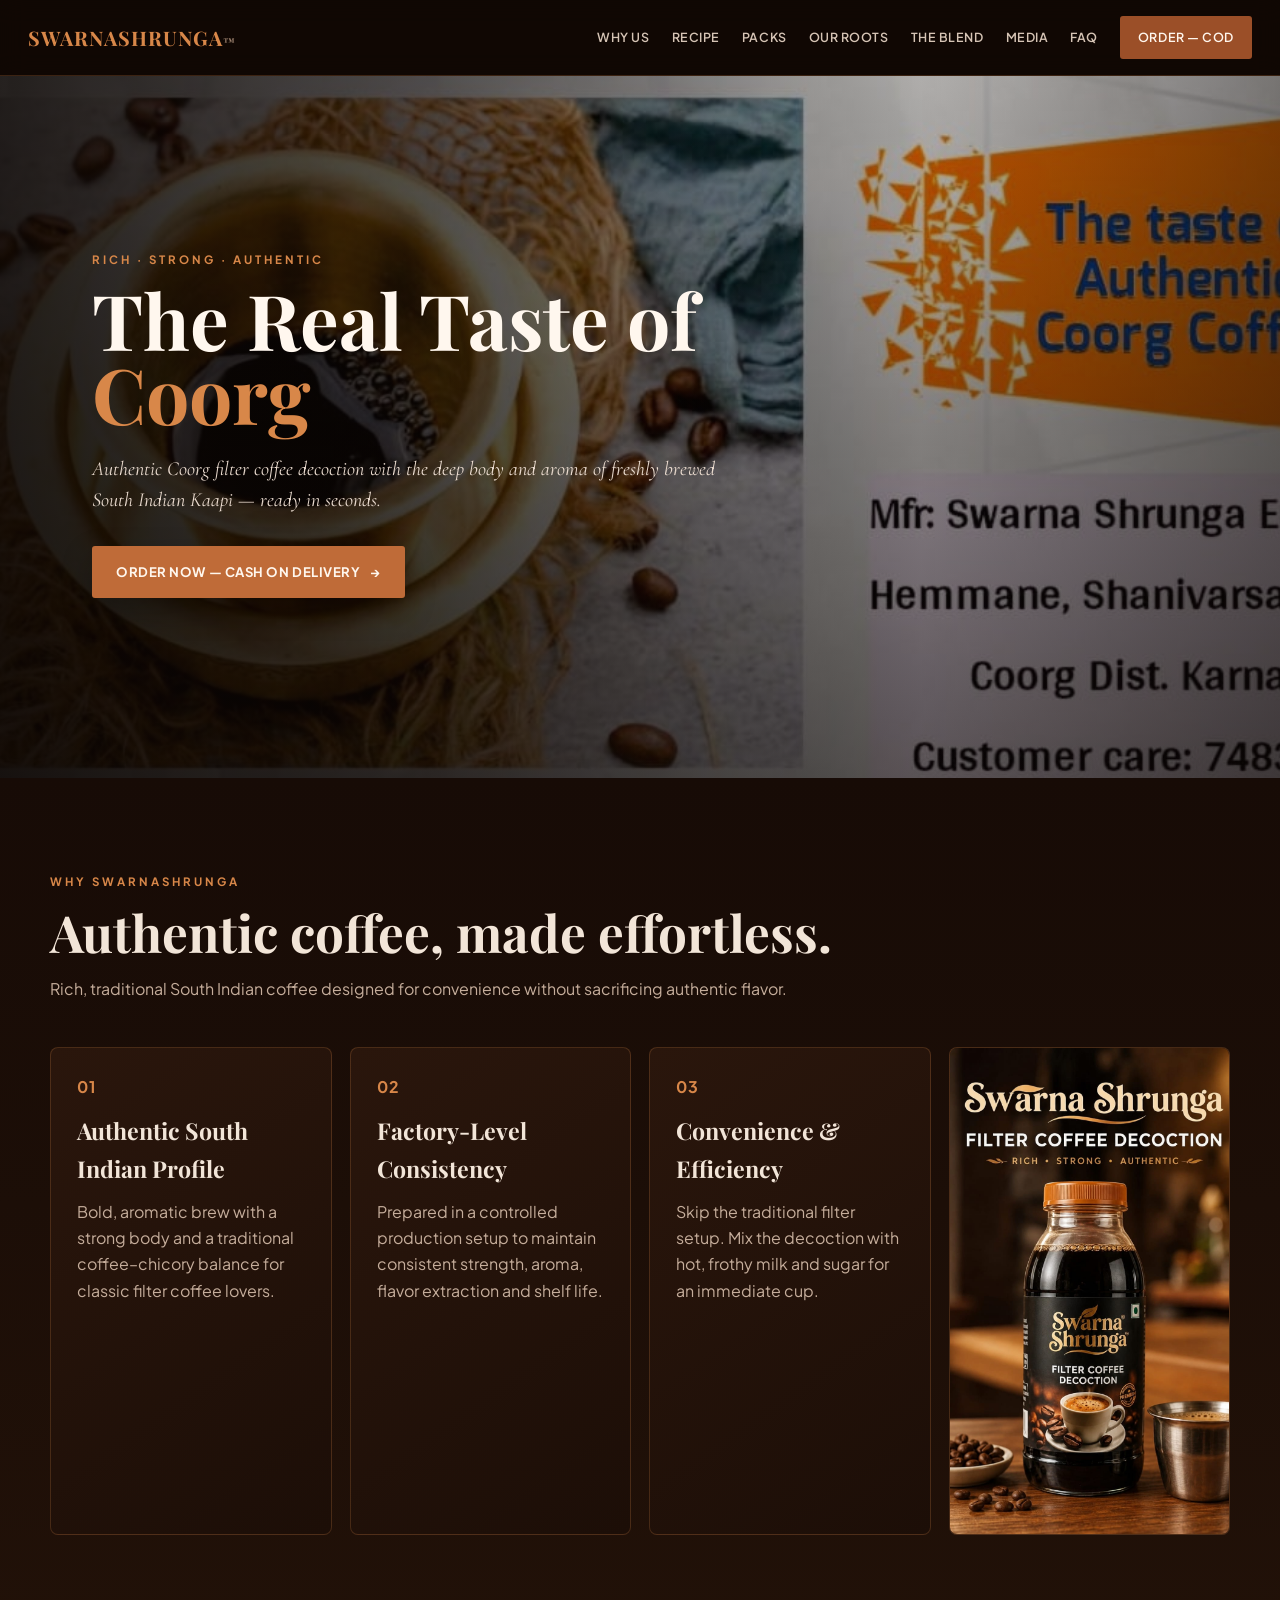
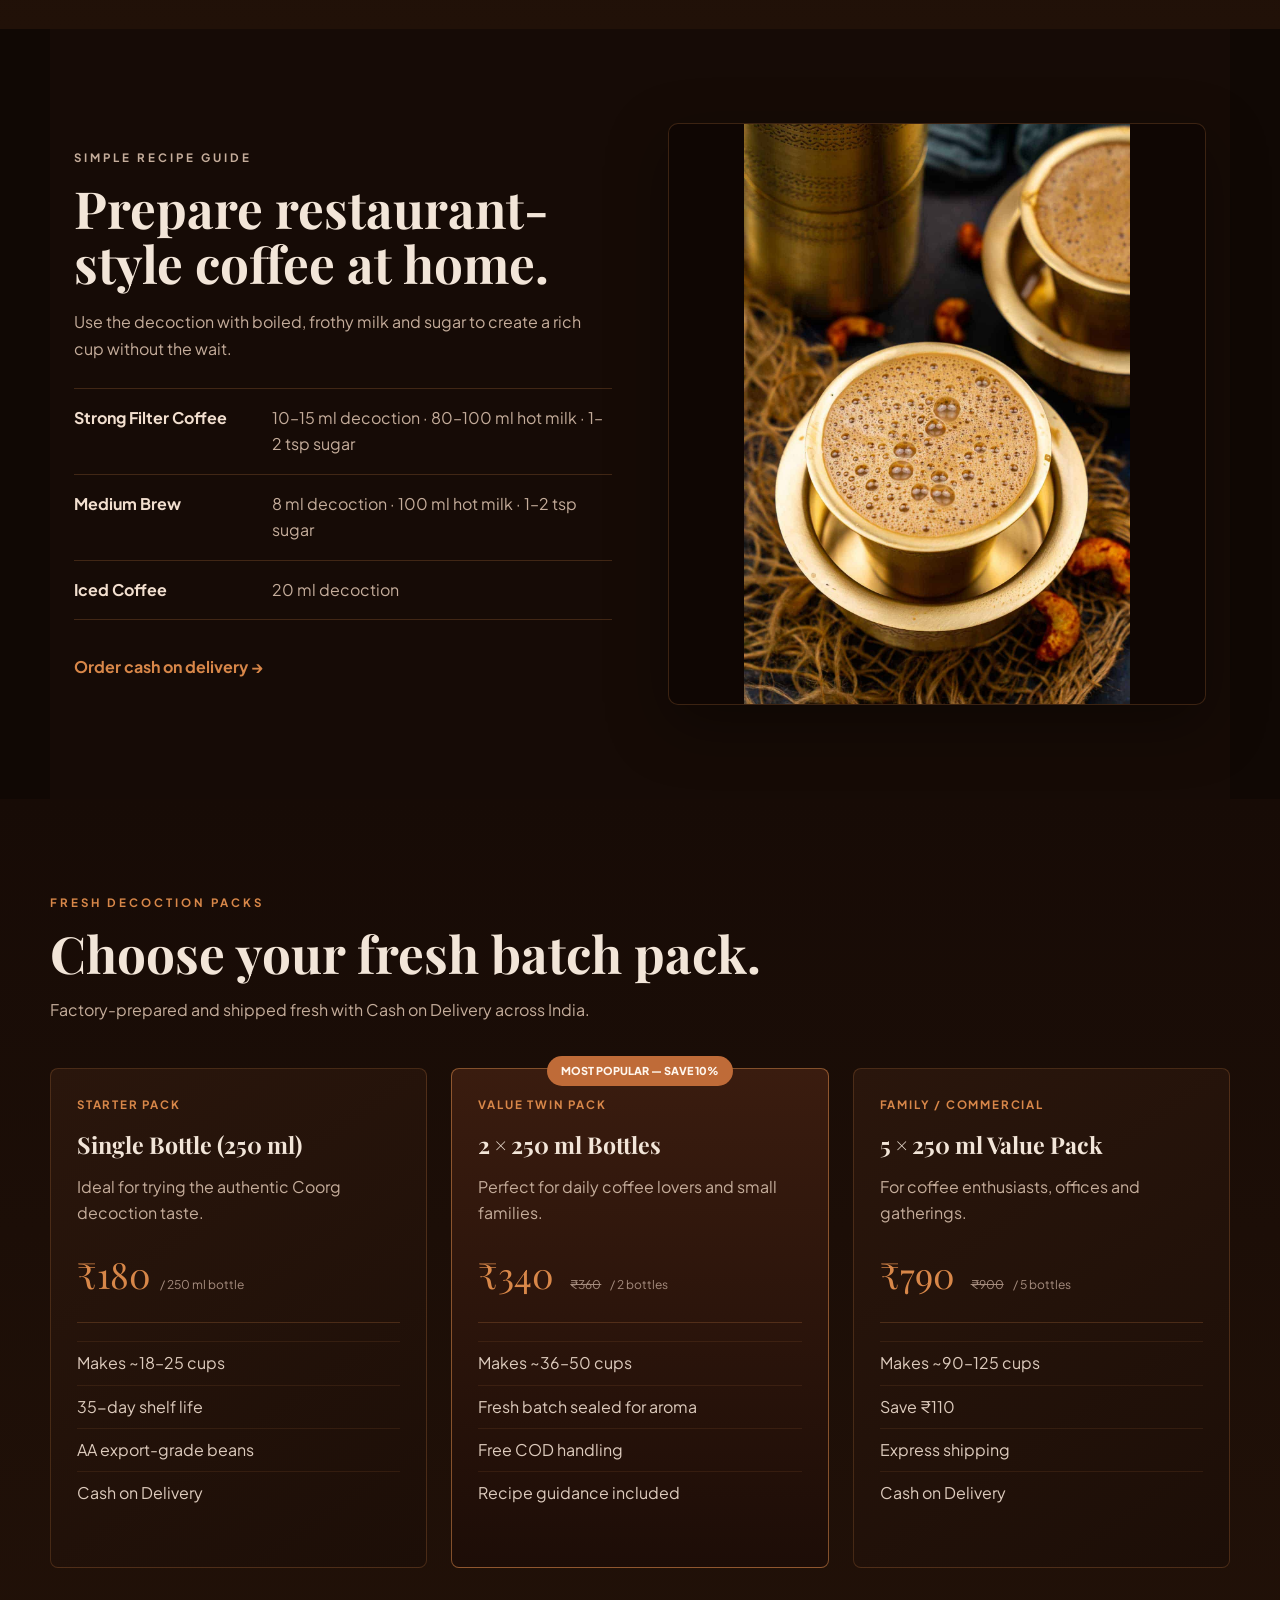
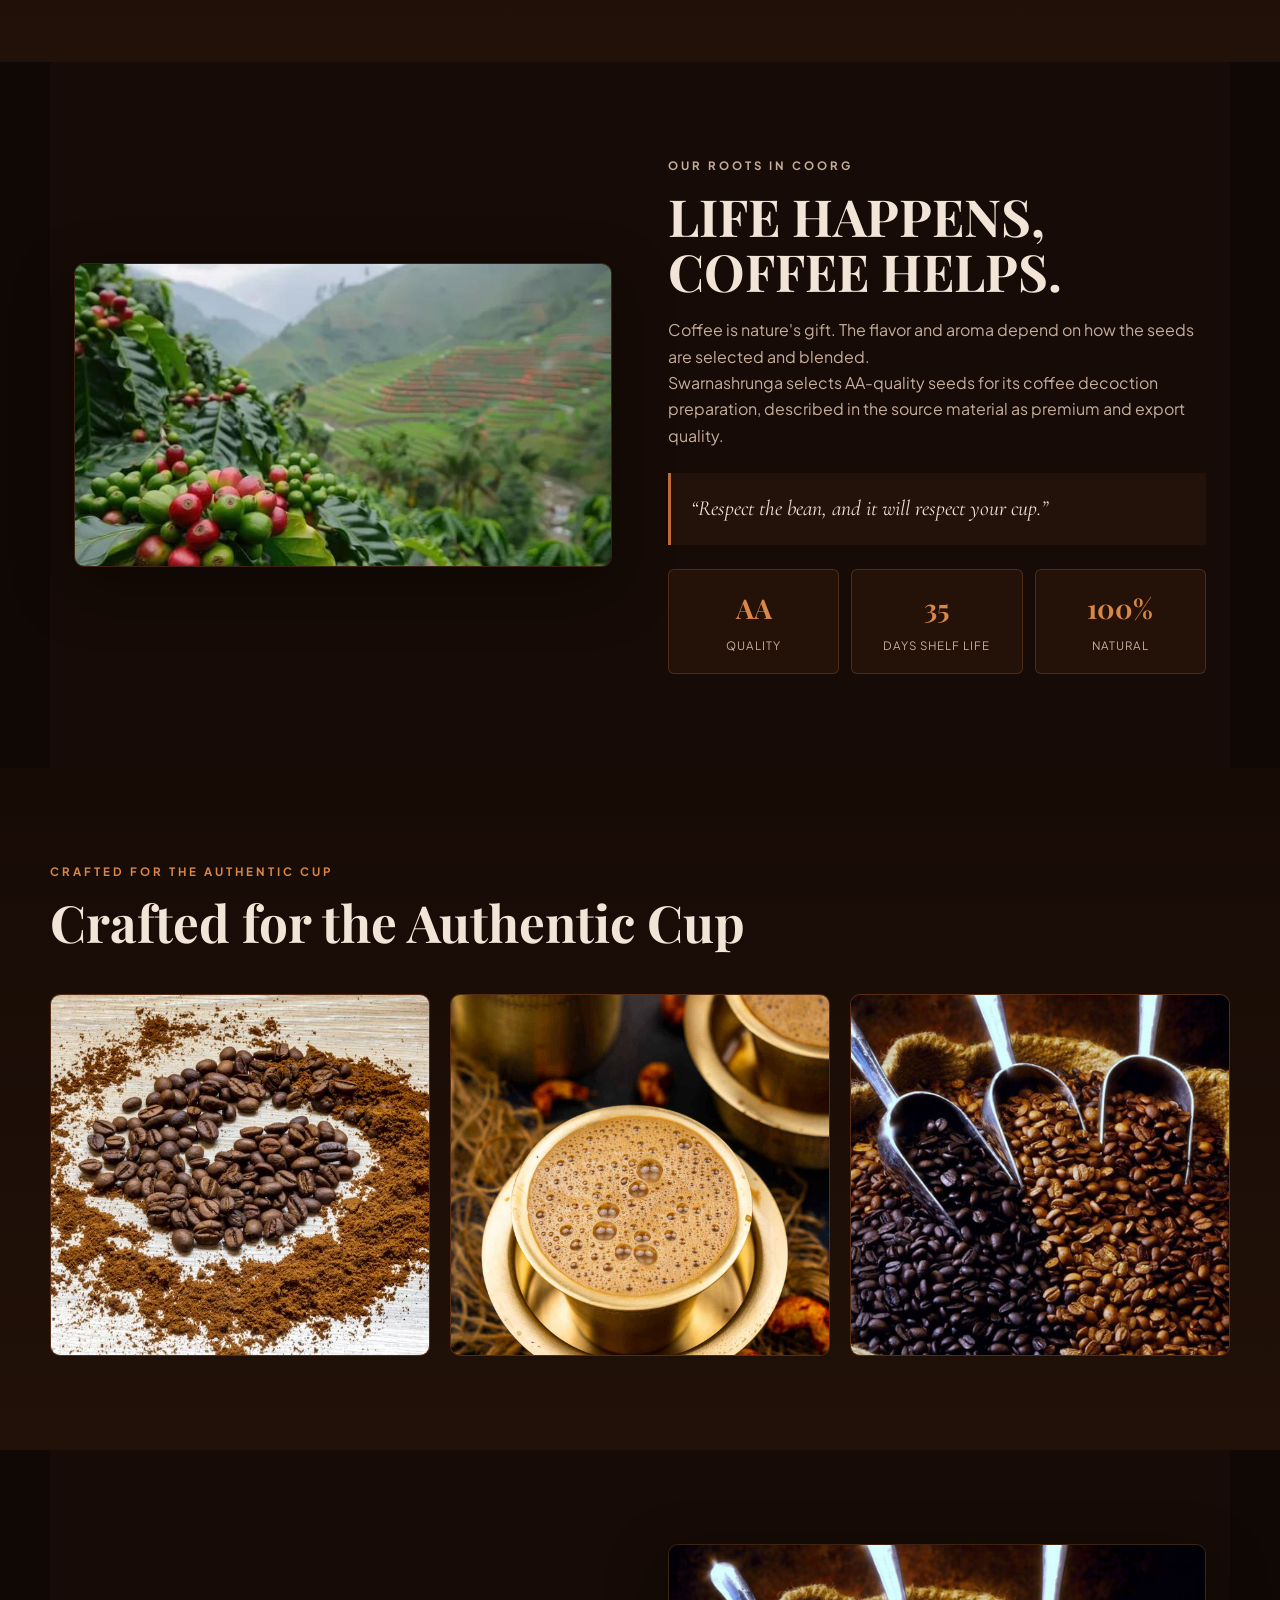
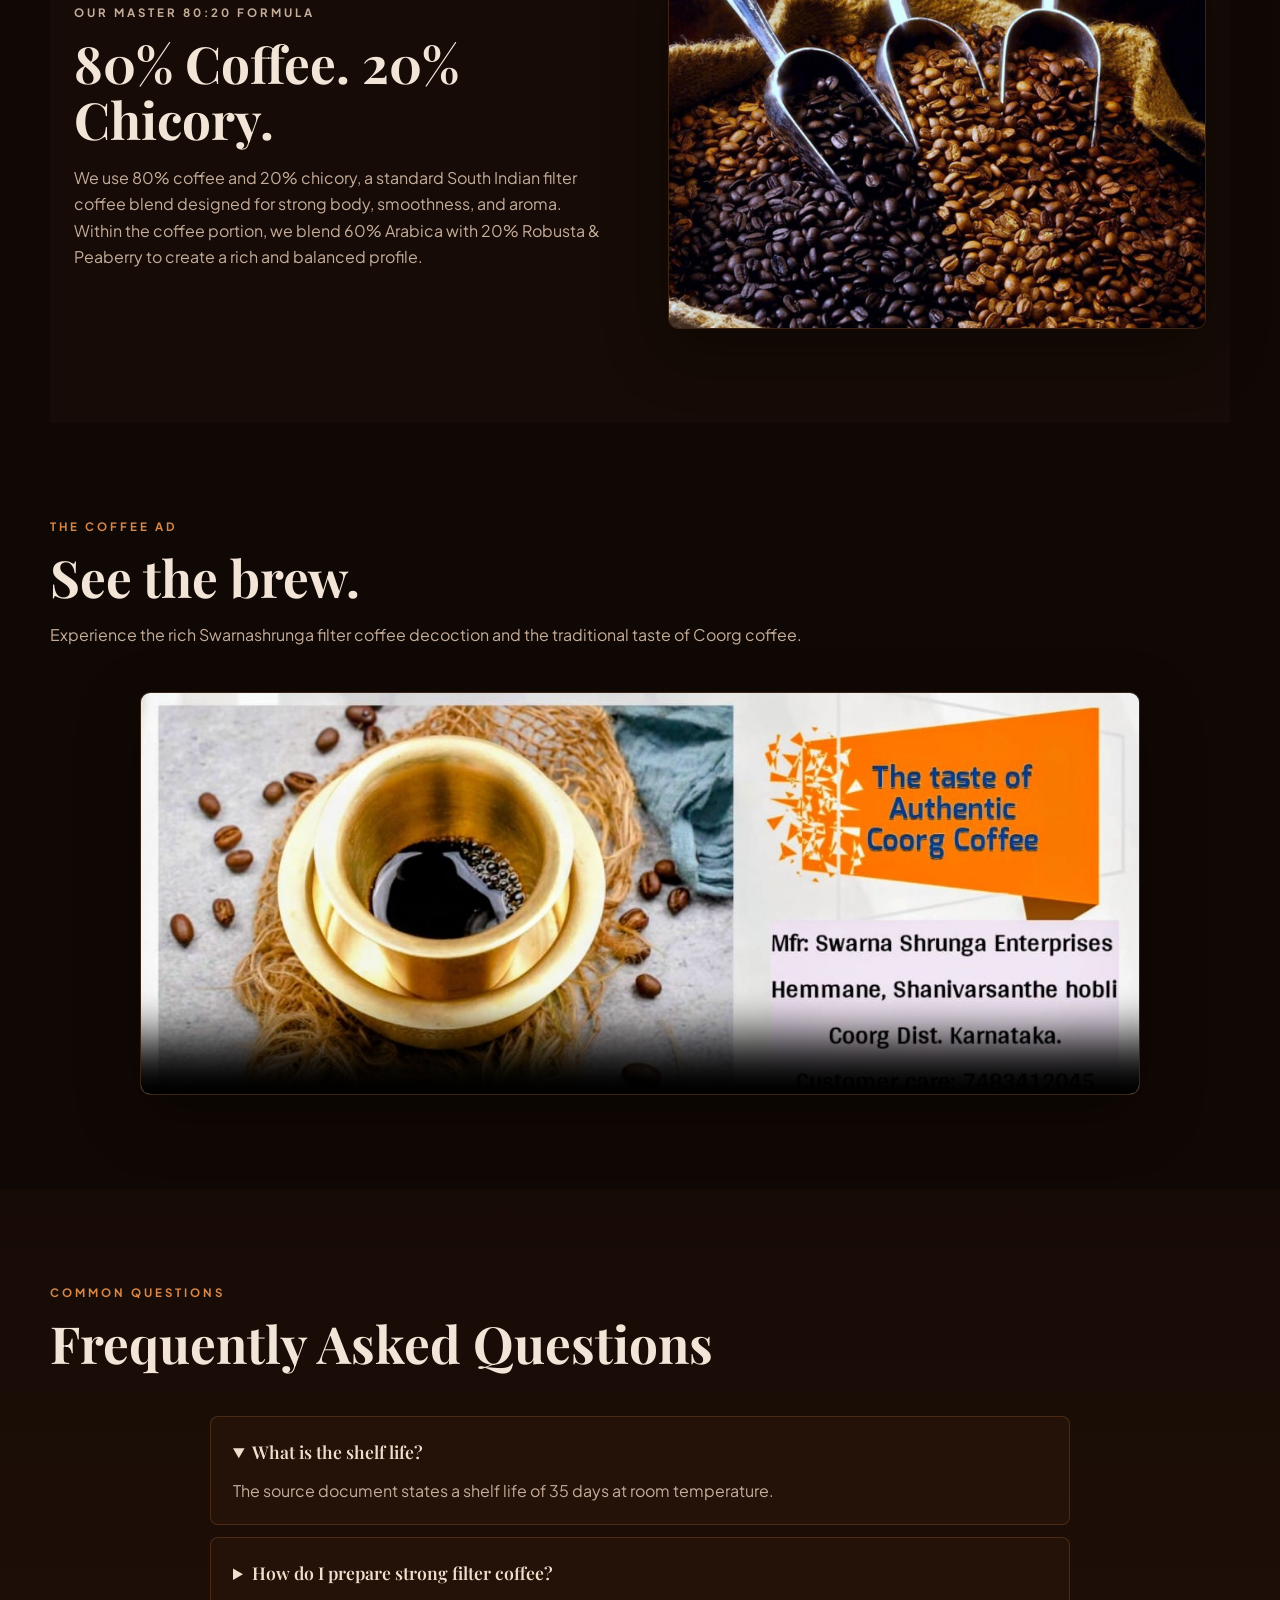
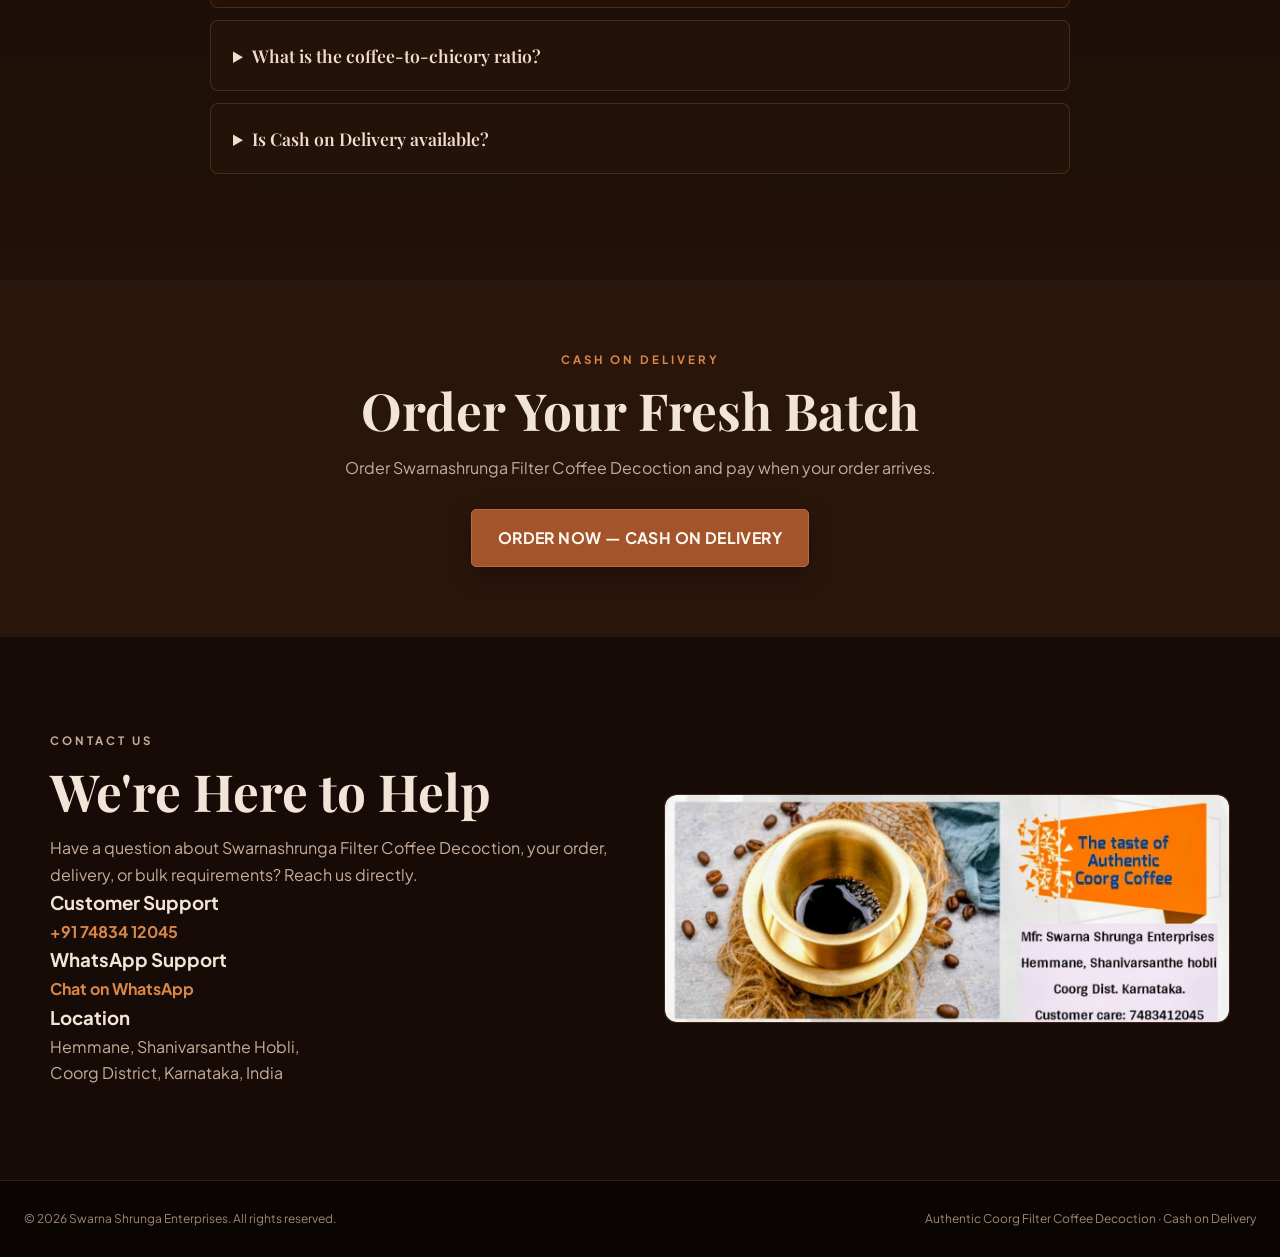
==== commit 09977f7d: "Fix coffee image layout and page markup" ====
--- a/index.html
+++ b/index.html
@@ -83,7 +83,7 @@
       </div>
       <a class="text-link" href="#cod">Order cash on delivery →</a>
     </div>
-    <div class="image-frame tall"><img src="imageandvedio/image3.jpg" alt="South Indian filter coffee in a traditional cup"></div>
+    <div class="image-frame tall"><img src="imageandvedio/doc-kaapi.jpg" alt="South Indian filter coffee in a traditional cup"></div>
   </section>
 
   <!-- 4. PACKS -->
--- a/index.css
+++ b/index.css
@@ -342,3 +342,77 @@
     max-height: 360px !important;
   }
 }
+
+/* ===== REMOVE UNNECESSARY PACK BUTTONS ===== */
+.pack-card .pack-btn,
+.pack-card button {
+  display: none !important;
+}
+
+.pack-card {
+  padding-bottom: 28px !important;
+}
+
+/* ===== MAKE PRODUCT/CONTENT IMAGES FIT ===== */
+.image-frame,
+.image-card {
+  overflow: hidden !important;
+}
+
+.image-frame img,
+.image-card img,
+.story-grid img {
+  width: 100% !important;
+  height: auto !important;
+  object-fit: contain !important;
+  object-position: center !important;
+  display: block !important;
+}
+
+@media (max-width: 768px) {
+  .image-frame img,
+  .image-card img,
+  .story-grid img {
+    max-height: 360px !important;
+  }
+}
+/* ===== FIX CRAFTED FOR AUTHENTIC CUP CARDS ===== */
+
+.story-grid {
+  display: grid !important;
+  grid-template-columns: repeat(3, 1fr) !important;
+  gap: 20px !important;
+  align-items: start !important;
+}
+
+.story-grid article {
+  height: auto !important;
+  min-height: 0 !important;
+  align-self: start !important;
+  overflow: hidden !important;
+  border-radius: 10px !important;
+  border: 1px solid rgba(180, 95, 45, 0.35) !important;
+  background: #241109 !important;
+}
+
+.story-grid article img {
+  display: block !important;
+  width: 100% !important;
+  height: 360px !important;
+  max-height: 360px !important;
+  object-fit: cover !important;
+  object-position: center !important;
+  margin: 0 !important;
+}
+
+@media (max-width: 768px) {
+  .story-grid {
+    grid-template-columns: 1fr !important;
+  }
+
+  .story-grid article img {
+    height: 300px !important;
+    max-height: 300px !important;
+    object-fit: cover !important;
+  }
+}
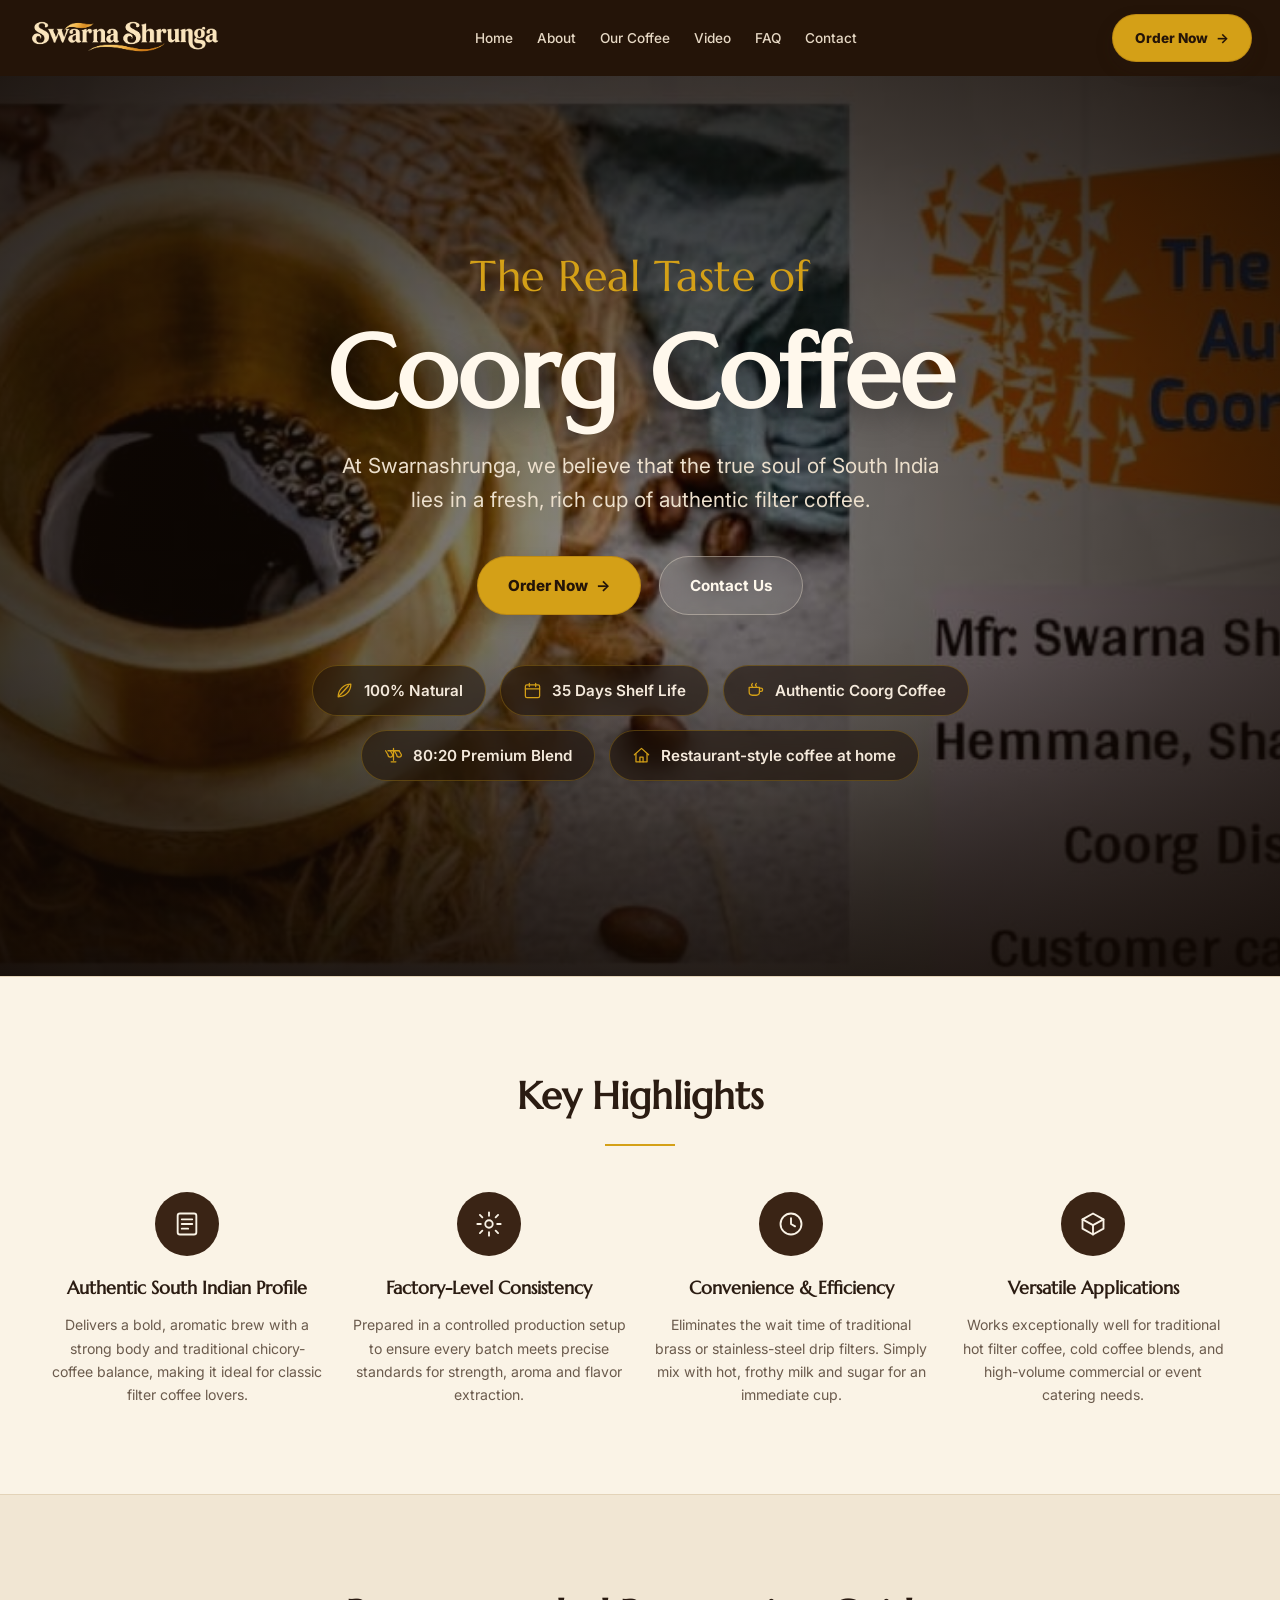
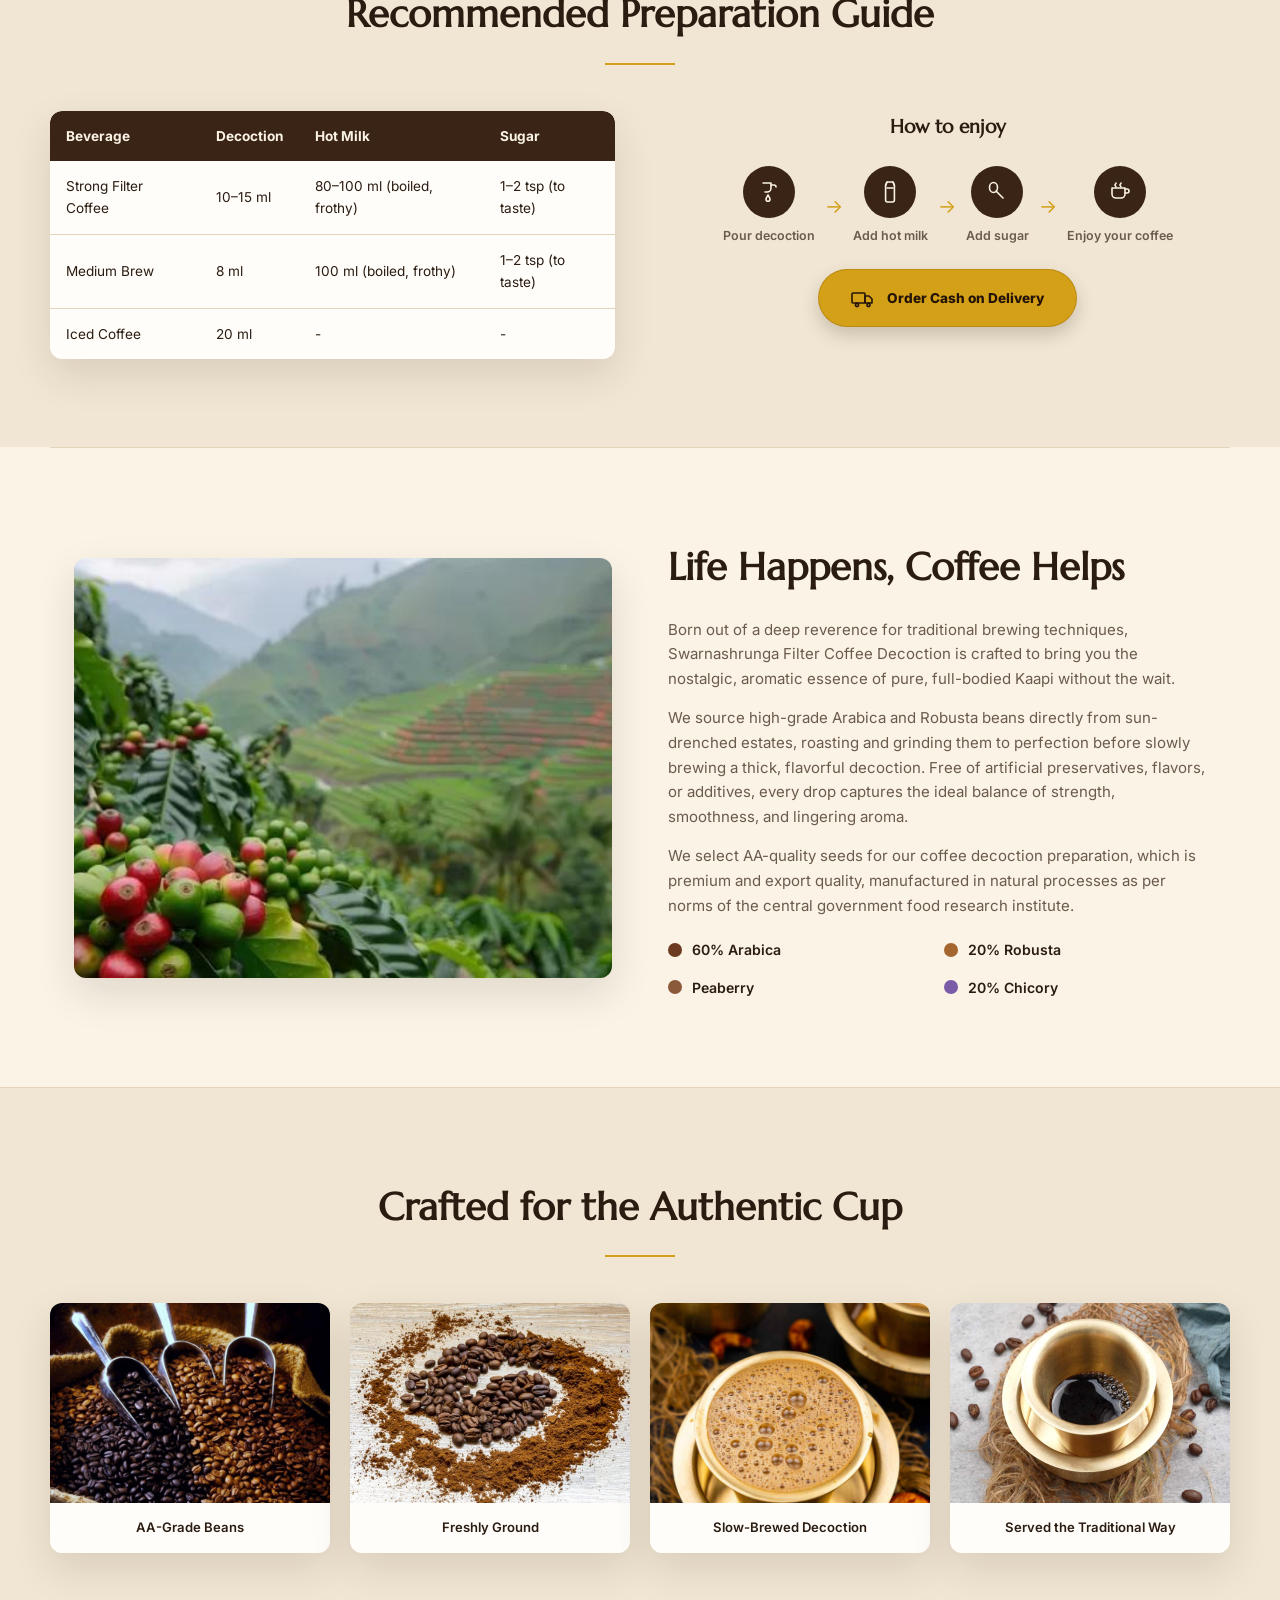
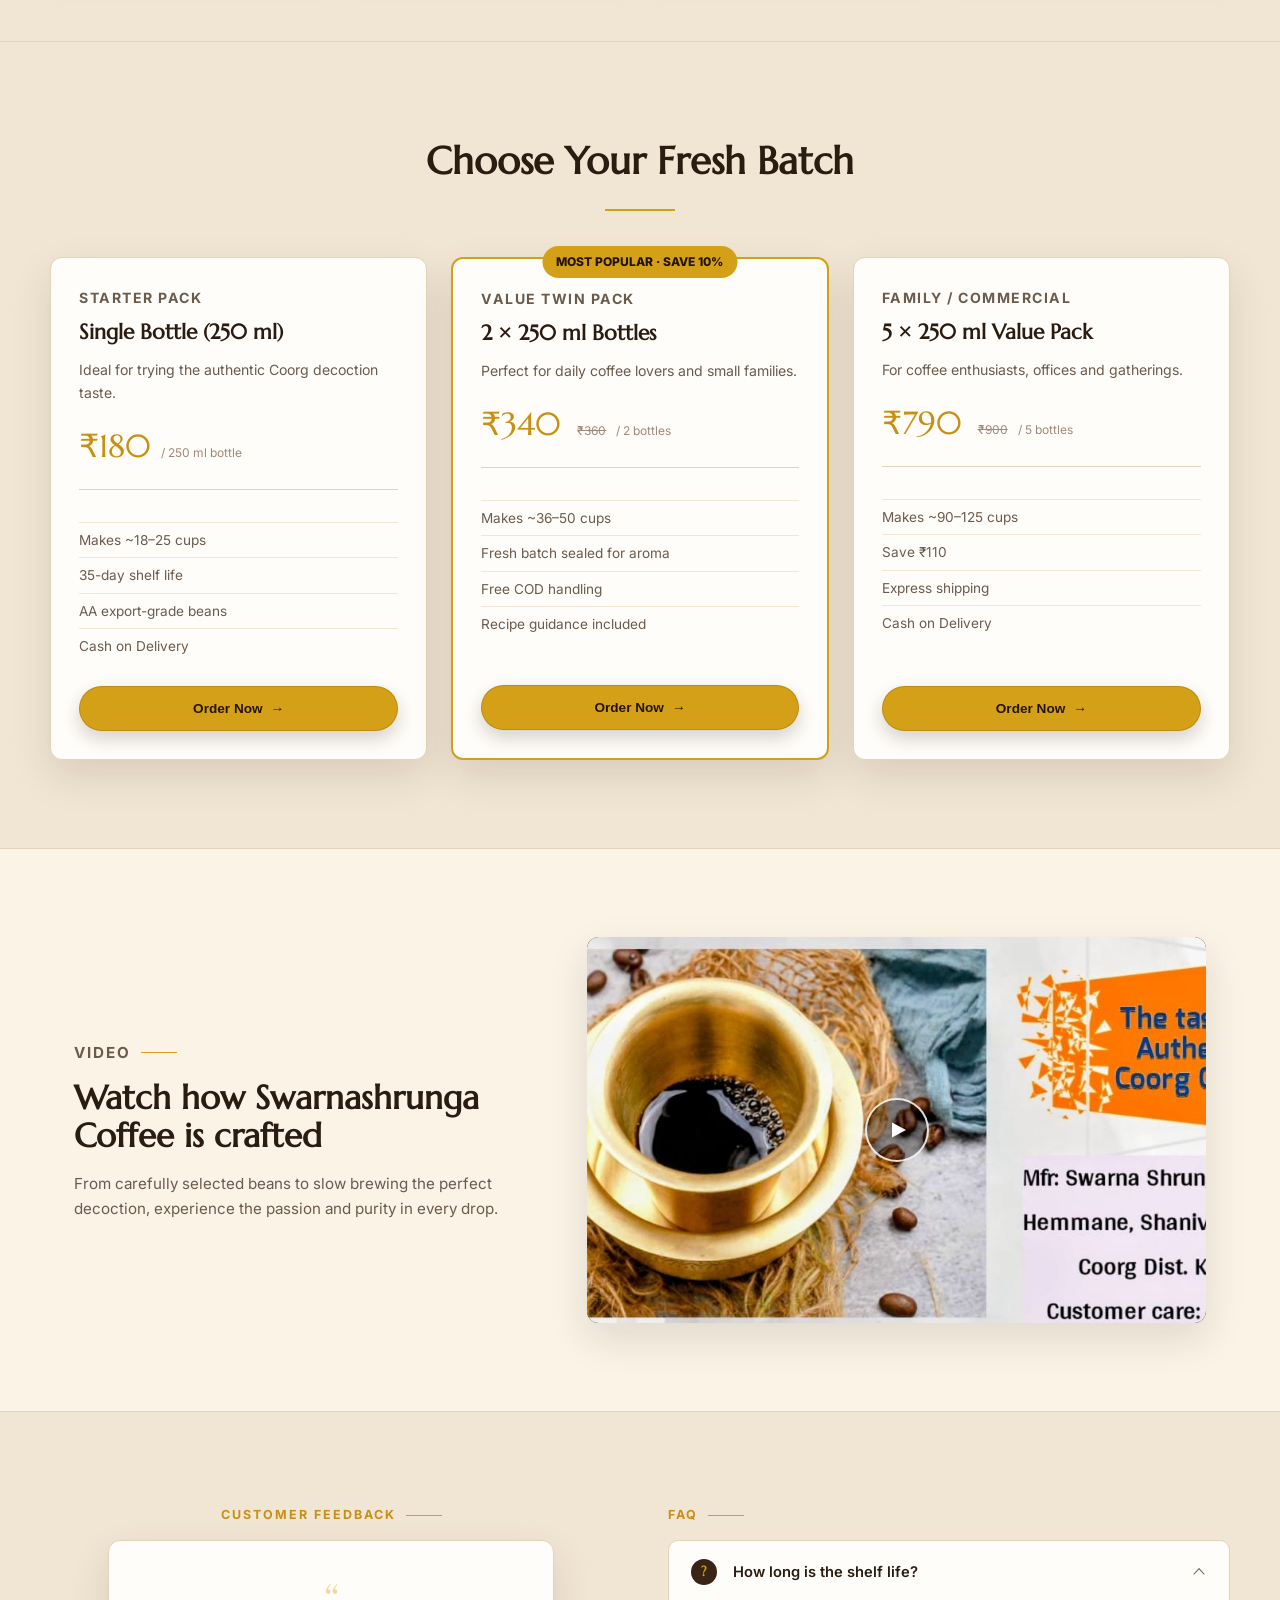
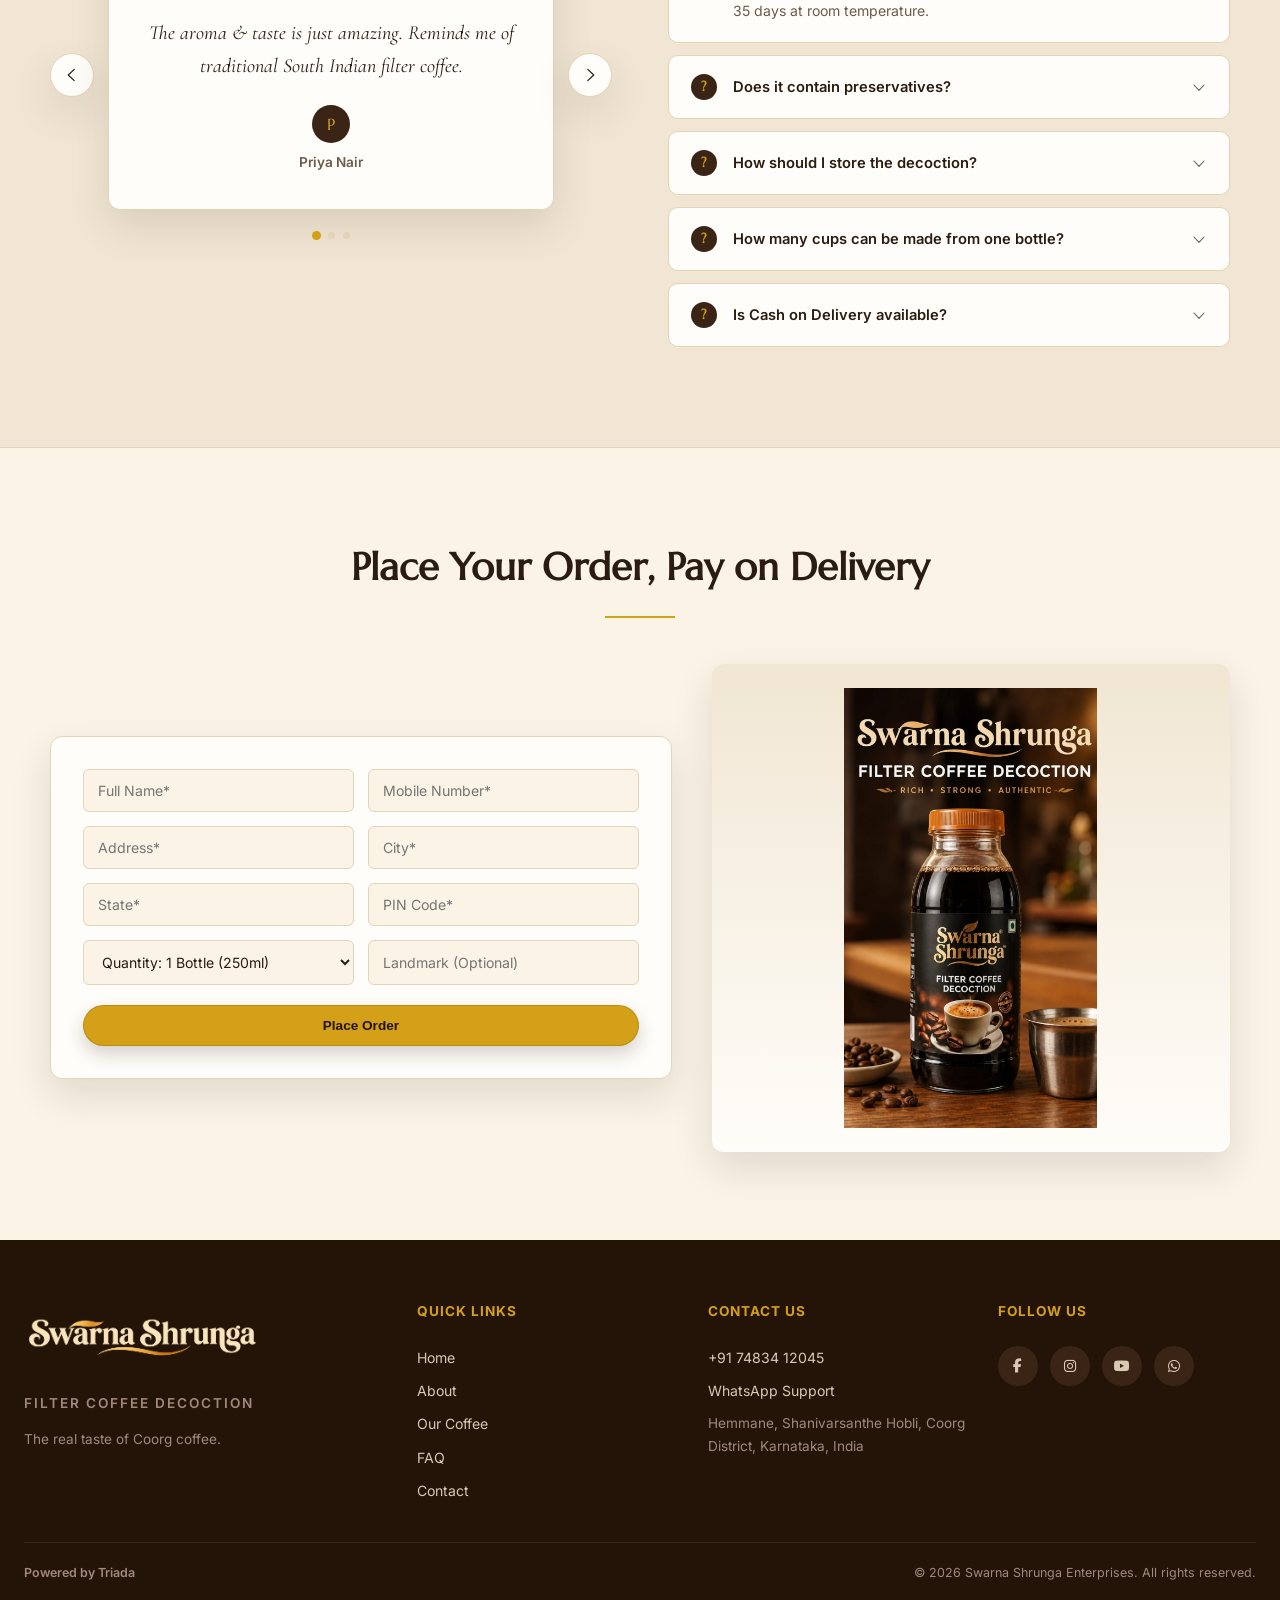
==== commit 90d122fa: "Redesign site: restructure assets, new sections, SEO, and responsive fixes - Reorganize into assets/" ====
--- a/index.html
+++ b/index.html
@@ -3,29 +3,116 @@
 <head>
   <meta charset="UTF-8">
   <meta name="viewport" content="width=device-width, initial-scale=1.0">
-  <title>Swarnashrunga — Authentic Coorg Filter Coffee Decoction</title>
-  <meta name="description" content="Swarnashrunga Filter Coffee Decoction — authentic Coorg coffee, 80:20 premium blend, restaurant-style coffee at home, Cash on Delivery.">
+  <title>Swarnashrunga: Authentic Coorg Filter Coffee Decoction</title>
+  <meta name="description" content="Swarnashrunga Filter Coffee Decoction, authentic Coorg coffee, 80:20 premium blend, restaurant-style coffee at home, Cash on Delivery.">
+  <meta name="robots" content="index, follow">
+  <link rel="canonical" href="https://team-triada.github.io/Swarna-Shrunga/">
+  <link rel="icon" href="assets/images/logo.png" type="image/png">
+  <meta name="theme-color" content="#241408">
+
+  <meta property="og:type" content="website">
+  <meta property="og:site_name" content="Swarnashrunga">
+  <meta property="og:title" content="Swarnashrunga: Authentic Coorg Filter Coffee Decoction">
+  <meta property="og:description" content="Swarnashrunga Filter Coffee Decoction, authentic Coorg coffee, 80:20 premium blend, restaurant-style coffee at home, Cash on Delivery.">
+  <meta property="og:image" content="https://team-triada.github.io/Swarna-Shrunga/assets/images/og-image.jpg">
+  <meta property="og:image:width" content="1200">
+  <meta property="og:image:height" content="630">
+  <meta property="og:url" content="https://team-triada.github.io/Swarna-Shrunga/">
+  <meta property="og:locale" content="en_IN">
+  <meta name="twitter:card" content="summary_large_image">
+  <meta name="twitter:title" content="Swarnashrunga: Authentic Coorg Filter Coffee Decoction">
+  <meta name="twitter:description" content="Swarnashrunga Filter Coffee Decoction, authentic Coorg coffee, 80:20 premium blend, restaurant-style coffee at home, Cash on Delivery.">
+  <meta name="twitter:image" content="https://team-triada.github.io/Swarna-Shrunga/assets/images/og-image.jpg">
+
   <link rel="preconnect" href="https://fonts.googleapis.com">
   <link rel="preconnect" href="https://fonts.gstatic.com" crossorigin>
-  <link href="https://fonts.googleapis.com/css2?family=Cormorant+Garamond:ital,wght@0,500;0,600;0,700;1,500;1,600&family=Plus+Jakarta+Sans:wght@400;500;600;700&family=Playfair+Display:wght@500;600;700;800&display=swap" rel="stylesheet">
-  <link rel="stylesheet" href="index.css">
+  <link href="https://fonts.googleapis.com/css2?family=Cormorant+Garamond:ital,wght@0,500;0,600;0,700;1,500;1,600&family=Inter:wght@400;500;600;700&family=Marcellus&display=swap" rel="stylesheet">
+  <link rel="stylesheet" href="https://cdnjs.cloudflare.com/ajax/libs/font-awesome/6.5.2/css/all.min.css">
+  <link rel="stylesheet" href="assets/css/style.css">
+
+  <script type="application/ld+json">
+  {
+    "@context": "https://schema.org",
+    "@graph": [
+      {
+        "@type": "Organization",
+        "name": "Swarna Shrunga Enterprises",
+        "url": "https://team-triada.github.io/Swarna-Shrunga/",
+        "logo": "https://team-triada.github.io/Swarna-Shrunga/assets/images/logo.png",
+        "telephone": "+91-74834-12045",
+        "address": {
+          "@type": "PostalAddress",
+          "streetAddress": "Hemmane, Shanivarsanthe Hobli",
+          "addressRegion": "Karnataka",
+          "addressCountry": "IN"
+        }
+      },
+      {
+        "@type": "Product",
+        "name": "Swarnashrunga Filter Coffee Decoction",
+        "image": "https://team-triada.github.io/Swarna-Shrunga/assets/images/coffee_image.jpeg",
+        "description": "Authentic Coorg filter coffee decoction, 80:20 premium blend, 100% natural, 35-day shelf life.",
+        "brand": { "@type": "Brand", "name": "Swarnashrunga" },
+        "offers": [
+          { "@type": "Offer", "name": "Single Bottle 250ml", "price": "180", "priceCurrency": "INR", "availability": "https://schema.org/InStock" },
+          { "@type": "Offer", "name": "Twin Pack 2x250ml", "price": "340", "priceCurrency": "INR", "availability": "https://schema.org/InStock" },
+          { "@type": "Offer", "name": "Family Pack 5x250ml", "price": "790", "priceCurrency": "INR", "availability": "https://schema.org/InStock" }
+        ]
+      },
+      {
+        "@type": "FAQPage",
+        "mainEntity": [
+          { "@type": "Question", "name": "How long is the shelf life?", "acceptedAnswer": { "@type": "Answer", "text": "35 days at room temperature." } },
+          { "@type": "Question", "name": "Does it contain preservatives?", "acceptedAnswer": { "@type": "Answer", "text": "No. It is free of artificial preservatives, flavors, or additives." } },
+          { "@type": "Question", "name": "How should I store the decoction?", "acceptedAnswer": { "@type": "Answer", "text": "Store in a cool, dry place away from direct sunlight; refrigerate after opening for best freshness." } },
+          { "@type": "Question", "name": "How many cups can be made from one bottle?", "acceptedAnswer": { "@type": "Answer", "text": "A 250 ml bottle makes approximately 18-25 cups depending on strength preference." } },
+          { "@type": "Question", "name": "Is Cash on Delivery available?", "acceptedAnswer": { "@type": "Answer", "text": "Yes, Cash on Delivery is available for orders across India." } }
+        ]
+      }
+    ]
+  }
+  </script>
 </head>
 <body>
 
+<svg width="0" height="0" style="position:absolute" aria-hidden="true">
+  <defs>
+    <symbol id="ico-leaf" viewBox="0 0 24 24"><path d="M4 20C4 11 11 4 20 4c0 9-7 16-16 16Z"/><path d="M5 19c3-3 6-6 12-13"/></symbol>
+    <symbol id="ico-calendar" viewBox="0 0 24 24"><rect x="3" y="5" width="18" height="16" rx="2"/><path d="M3 10h18M8 3v4M16 3v4"/></symbol>
+    <symbol id="ico-cup" viewBox="0 0 24 24"><path d="M4 8h13v6a4 4 0 0 1-4 4H8a4 4 0 0 1-4-4V8Z"/><path d="M17 9h2a2 2 0 0 1 0 4h-2"/><path d="M8 3c0 1-1 1-1 2s1 1 1 2M13 3c0 1-1 1-1 2s1 1 1 2"/></symbol>
+    <symbol id="ico-scale" viewBox="0 0 24 24"><path d="M12 3v15M5 6h14M9 20h6"/><path d="M2 6l3 5a3 3 0 0 0 6 0l-3-5M13 6l3 5a3 3 0 0 0 6 0l-3-5"/></symbol>
+    <symbol id="ico-home" viewBox="0 0 24 24"><path d="M3 11l9-8 9 8"/><path d="M5 10v10h14V10"/><path d="M10 20v-6h4v6"/></symbol>
+    <symbol id="ico-truck" viewBox="0 0 24 24"><rect x="1" y="7" width="13" height="10" rx="1"/><path d="M14 10h4l3 3v4h-7z"/><circle cx="6" cy="19" r="1.6"/><circle cx="17.5" cy="19" r="1.6"/></symbol>
+    <symbol id="ico-scroll" viewBox="0 0 24 24"><rect x="4" y="3" width="16" height="18" rx="2"/><path d="M7.5 8h9M7.5 12h9M7.5 16h5.5"/></symbol>
+    <symbol id="ico-gear" viewBox="0 0 24 24"><circle cx="12" cy="12" r="3.2"/><path d="M12 2v3M12 19v3M4.2 4.2l2.1 2.1M17.7 17.7l2.1 2.1M2 12h3M19 12h3M4.2 19.8l2.1-2.1M17.7 6.3l2.1-2.1"/></symbol>
+    <symbol id="ico-clock" viewBox="0 0 24 24"><circle cx="12" cy="12" r="9"/><path d="M12 7v5l3.5 2"/></symbol>
+    <symbol id="ico-box" viewBox="0 0 24 24"><path d="M3 8l9-5 9 5-9 5-9-5Z"/><path d="M3 8v8l9 5 9-5V8"/><path d="M12 13v8"/></symbol>
+    <symbol id="ico-pour" viewBox="0 0 24 24"><path d="M6 3h8v5a4 4 0 0 1-4 4H8"/><path d="M14 5h3a2 2 0 0 1 2 2"/><path d="M11 15c1.2 2 2 3 2 4.2a2 2 0 1 1-4 0c0-1.2.8-2.2 2-4.2Z"/></symbol>
+    <symbol id="ico-milk" viewBox="0 0 24 24"><path d="M9 2h6l1.4 3.2V20a2 2 0 0 1-2 2h-4.8a2 2 0 0 1-2-2V5.2Z"/><path d="M9 8h6M9 2l-1.4 3.2M15 2l1.4 3.2"/></symbol>
+    <symbol id="ico-spoon" viewBox="0 0 24 24"><ellipse cx="8.5" cy="7.5" rx="4" ry="5"/><path d="M11 11l7 7"/></symbol>
+    <symbol id="ico-star" viewBox="0 0 24 24"><path d="M12 2.5l2.9 6 6.6.9-4.8 4.6 1.1 6.5L12 17.4l-5.8 3.1 1.1-6.5-4.8-4.6 6.6-.9Z" fill="currentColor" stroke="none"/></symbol>
+    <symbol id="ico-play" viewBox="0 0 24 24"><path d="M6 4.5v15l14-7.5Z" fill="currentColor" stroke="none"/></symbol>
+    <symbol id="ico-chevron-left" viewBox="0 0 24 24"><path d="M15 4.5 7 12l8 7.5"/></symbol>
+    <symbol id="ico-chevron-right" viewBox="0 0 24 24"><path d="M9 4.5 17 12l-8 7.5"/></symbol>
+    <symbol id="ico-chevron-down" viewBox="0 0 24 24"><path d="M4.5 9 12 17l7.5-8"/></symbol>
+  </defs>
+</svg>
+
 <header class="site-header" id="top">
   <nav class="navbar">
-    <a class="brand" href="#top">SWARNASHRUNGA<span>™</span></a>
+    <a class="brand" href="#top">
+      <img src="assets/images/logo.png" alt="Swarnashrunga" class="brand-logo">
+    </a>
     <button class="menu-toggle" id="menuToggle" aria-label="Open menu" aria-expanded="false"><span></span><span></span><span></span></button>
     <div class="nav-links" id="navLinks">
-      <a href="#why">Why Us</a>
-      <a href="#recipe">Recipe</a>
-      <a href="#packs">Packs</a>
-      <a href="#roots">Our Roots</a>
-      <a href="#craft">The Blend</a>
-      <a href="#video">Media</a>
+      <a href="#top">Home</a>
+      <a href="#roots">About</a>
+      <a href="#highlights">Our Coffee</a>
+      <a href="#media">Video</a>
       <a href="#faq">FAQ</a>
-      <a href="#cod" class="nav-order">ORDER — COD</a>
-    </div>
+      <a href="#cod">Contact</a>
+    </div>
+    <a class="btn btn-primary nav-order" href="#cod">Order Now<span class="btn-arrow" aria-hidden="true">→</span></a>
   </nav>
 </header>
 
@@ -33,304 +120,292 @@
   <!-- 1. HERO -->
   <section class="hero">
     <div class="hero-media">
-      <video autoplay muted loop playsinline preload="auto" poster="imageandvedio/coffee_image.jpeg">
-        <source src="imageandvedio/coffee_video.mp4" type="video/mp4">
+      <video autoplay muted loop playsinline preload="auto" poster="assets/images/coffee_image.jpeg">
+        <source src="assets/video/coffee_video.mp4" type="video/mp4">
       </video>
-      <div class="hero-image" style="background-image:url('imageandvedio/coffee_image.jpeg')"></div>
       <div class="hero-shade"></div>
     </div>
     <div class="hero-content">
-      <p class="eyebrow">RICH · STRONG · AUTHENTIC</p>
-      <h1>The Real Taste of <em>Coorg</em></h1>
-      <p class="hero-copy">Authentic Coorg filter coffee decoction with the deep body and aroma of freshly brewed South Indian Kaapi — ready in seconds.</p>
-      <a class="btn btn-primary" href="https://wa.me/917483412045?text=Hi%20Swarnashrunga%20Coffee%2C%20I%20would%20like%20to%20place%20an%20order%20via%20Cash%20on%20Delivery." target="_blank" rel="noopener">ORDER NOW — CASH ON DELIVERY <span>→</span></a>
-    </div>
-  </section>
-
-  <!-- 2. WHY CHOOSE SWARNASHRUNGA -->
-  <section class="section section-dark" id="why">
-    <div class="section-intro">
-      <p class="eyebrow">WHY SWARNASHRUNGA</p>
-      <h2>Authentic coffee, made effortless.</h2>
-      <p>Rich, traditional South Indian coffee designed for convenience without sacrificing authentic flavor.</p>
-    </div>
-    <div class="feature-grid">
-      <article class="feature-card"><div class="feature-no">01</div><h3>Authentic South Indian Profile</h3><p>Bold, aromatic brew with a strong body and a traditional coffee–chicory balance for classic filter coffee lovers.</p></article>
-      <article class="feature-card"><div class="feature-no">02</div><h3>Factory-Level Consistency</h3><p>Prepared in a controlled production setup to maintain consistent strength, aroma, flavor extraction and shelf life.</p></article>
-      <article class="feature-card"><div class="feature-no">03</div><h3>Convenience & Efficiency</h3><p>Skip the traditional filter setup. Mix the decoction with hot, frothy milk and sugar for an immediate cup.</p></article>
-<article class="feature-card image-card">
-  <img
-    src="imageandvedio/doc-product-bottle.jpg"
-    alt="Swarnashrunga filter coffee decoction bottle"
-    class="product-bottle-image"
-    loading="lazy"
-    onclick="openImage(this.src)"
-  >
-</article>
-    </div>
-  </section>
-
-  <!-- 3. PREPARE RESTAURANT STYLE COFFEE -->
-  <section class="section split-section" id="recipe">
+      <p class="eyebrow">The Real Taste of</p>
+      <h1>Coorg Coffee</h1>
+      <p class="hero-copy">At Swarnashrunga, we believe that the true soul of South India lies in a fresh, rich cup of authentic filter coffee.</p>
+      <div class="hero-btns">
+        <a class="btn btn-primary" href="#cod">Order Now<span class="btn-arrow" aria-hidden="true">→</span></a>
+        <a class="btn btn-outline" href="https://wa.me/917483412045?text=Hi%20Swarnashrunga%20Coffee%2C%20I%20have%20a%20question." target="_blank" rel="noopener">Contact Us</a>
+      </div>
+
+      <ul class="hero-facts">
+        <li><svg class="ico fact-ico" aria-hidden="true"><use href="#ico-leaf"/></svg>100% Natural</li>
+        <li><svg class="ico fact-ico" aria-hidden="true"><use href="#ico-calendar"/></svg>35 Days Shelf Life</li>
+        <li><svg class="ico fact-ico" aria-hidden="true"><use href="#ico-cup"/></svg>Authentic Coorg Coffee</li>
+        <li><svg class="ico fact-ico" aria-hidden="true"><use href="#ico-scale"/></svg>80:20 Premium Blend</li>
+        <li><svg class="ico fact-ico" aria-hidden="true"><use href="#ico-home"/></svg>Restaurant-style coffee at home</li>
+      </ul>
+    </div>
+  </section>
+
+  <!-- 2. KEY HIGHLIGHTS -->
+  <section class="section" id="highlights">
+    <h2 class="center-title">Key Highlights</h2>
+    <div class="rule"></div>
+    <div class="highlight-grid">
+      <article class="highlight-card">
+        <div class="hl-badge" aria-hidden="true"><svg class="ico"><use href="#ico-scroll"/></svg></div>
+        <h3>Authentic South Indian Profile</h3>
+        <p>Delivers a bold, aromatic brew with a strong body and traditional chicory-coffee balance, making it ideal for classic filter coffee lovers.</p>
+      </article>
+      <article class="highlight-card">
+        <div class="hl-badge" aria-hidden="true"><svg class="ico"><use href="#ico-gear"/></svg></div>
+        <h3>Factory-Level Consistency</h3>
+        <p>Prepared in a controlled production setup to ensure every batch meets precise standards for strength, aroma and flavor extraction.</p>
+      </article>
+      <article class="highlight-card">
+        <div class="hl-badge" aria-hidden="true"><svg class="ico"><use href="#ico-clock"/></svg></div>
+        <h3>Convenience & Efficiency</h3>
+        <p>Eliminates the wait time of traditional brass or stainless-steel drip filters. Simply mix with hot, frothy milk and sugar for an immediate cup.</p>
+      </article>
+      <article class="highlight-card">
+        <div class="hl-badge" aria-hidden="true"><svg class="ico"><use href="#ico-box"/></svg></div>
+        <h3>Versatile Applications</h3>
+        <p>Works exceptionally well for traditional hot filter coffee, cold coffee blends, and high-volume commercial or event catering needs.</p>
+      </article>
+    </div>
+  </section>
+
+  <!-- 3. PREPARATION GUIDE -->
+  <section class="section section-alt" id="prep">
+    <h2 class="center-title">Recommended Preparation Guide</h2>
+    <div class="rule"></div>
+    <div class="prep-grid">
+      <div class="prep-table-wrap">
+        <table class="prep-table">
+          <thead><tr><th>Beverage</th><th>Decoction</th><th>Hot Milk</th><th>Sugar</th></tr></thead>
+          <tbody>
+            <tr><td>Strong Filter Coffee</td><td>10–15 ml</td><td>80–100 ml (boiled, frothy)</td><td>1–2 tsp (to taste)</td></tr>
+            <tr><td>Medium Brew</td><td>8 ml</td><td>100 ml (boiled, frothy)</td><td>1–2 tsp (to taste)</td></tr>
+            <tr><td>Iced Coffee</td><td>20 ml</td><td>-</td><td>-</td></tr>
+          </tbody>
+        </table>
+      </div>
+      <div class="prep-steps-wrap">
+        <h3 class="steps-title">How to enjoy</h3>
+        <div class="prep-steps">
+          <div class="prep-step"><div class="step-ico" aria-hidden="true"><svg class="ico"><use href="#ico-pour"/></svg></div><span>Pour decoction</span></div>
+          <div class="step-arrow" aria-hidden="true">→</div>
+          <div class="prep-step"><div class="step-ico" aria-hidden="true"><svg class="ico"><use href="#ico-milk"/></svg></div><span>Add hot milk</span></div>
+          <div class="step-arrow" aria-hidden="true">→</div>
+          <div class="prep-step"><div class="step-ico" aria-hidden="true"><svg class="ico"><use href="#ico-spoon"/></svg></div><span>Add sugar</span></div>
+          <div class="step-arrow" aria-hidden="true">→</div>
+          <div class="prep-step"><div class="step-ico" aria-hidden="true"><svg class="ico"><use href="#ico-cup"/></svg></div><span>Enjoy your coffee</span></div>
+        </div>
+        <a class="btn btn-cod btn-cod-inline" href="#cod"><svg class="ico cod-ico" aria-hidden="true"><use href="#ico-truck"/></svg>Order Cash on Delivery</a>
+      </div>
+    </div>
+  </section>
+
+  <!-- 4. LIFE HAPPENS, COFFEE HELPS (ROOTS / ABOUT) -->
+  <section class="section split-section" id="roots">
+    <div class="image-frame"><img src="assets/images/doc-coorg-estate.jpg" alt="Coorg coffee estate where Swarnashrunga sources its beans" loading="lazy"></div>
     <div class="split-copy">
-      <p class="eyebrow">SIMPLE RECIPE GUIDE</p>
-      <h2>Prepare restaurant-style coffee at home.</h2>
-      <p>Use the decoction with boiled, frothy milk and sugar to create a rich cup without the wait.</p>
-      <div class="recipe-list">
-        <div class="recipe-row"><strong>Strong Filter Coffee</strong><span>10–15 ml decoction · 80–100 ml hot milk · 1–2 tsp sugar</span></div>
-        <div class="recipe-row"><strong>Medium Brew</strong><span>8 ml decoction · 100 ml hot milk · 1–2 tsp sugar</span></div>
-        <div class="recipe-row"><strong>Iced Coffee</strong><span>20 ml decoction</span></div>
-      </div>
-      <a class="text-link" href="#cod">Order cash on delivery →</a>
-    </div>
-    <div class="image-frame tall"><img src="imageandvedio/doc-kaapi.jpg" alt="South Indian filter coffee in a traditional cup"></div>
-  </section>
-
-  <!-- 4. PACKS -->
-  <section class="section section-dark" id="packs">
-    <div class="section-intro">
-      <p class="eyebrow">FRESH DECOCTION PACKS</p>
-      <h2>Choose your fresh batch pack.</h2>
-      <p>Factory-prepared and shipped fresh with Cash on Delivery across India.</p>
-    </div>
+      <h2>Life Happens, Coffee Helps</h2>
+      <p>Born out of a deep reverence for traditional brewing techniques, Swarnashrunga Filter Coffee Decoction is crafted to bring you the nostalgic, aromatic essence of pure, full-bodied Kaapi without the wait.</p>
+      <p>We source high-grade Arabica and Robusta beans directly from sun-drenched estates, roasting and grinding them to perfection before slowly brewing a thick, flavorful decoction. Free of artificial preservatives, flavors, or additives, every drop captures the ideal balance of strength, smoothness, and lingering aroma.</p>
+      <p>We select AA-quality seeds for our coffee decoction preparation, which is premium and export quality, manufactured in natural processes as per norms of the central government food research institute.</p>
+      <ul class="blend-dots">
+        <li><span class="dot dot-arabica" aria-hidden="true"></span>60% Arabica</li>
+        <li><span class="dot dot-robusta" aria-hidden="true"></span>20% Robusta</li>
+        <li><span class="dot dot-peaberry" aria-hidden="true"></span>Peaberry</li>
+        <li><span class="dot dot-chicory" aria-hidden="true"></span>20% Chicory</li>
+      </ul>
+    </div>
+  </section>
+
+  <!-- 4b. CRAFTED FOR THE AUTHENTIC CUP -->
+  <section class="section section-alt" id="craft">
+    <h2 class="center-title">Crafted for the Authentic Cup</h2>
+    <div class="rule"></div>
+    <div class="craft-grid">
+      <figure class="craft-item">
+        <img src="assets/images/doc-coffee-beans.jpg" alt="AA-grade Arabica and Robusta coffee beans" loading="lazy">
+        <figcaption>AA-Grade Beans</figcaption>
+      </figure>
+      <figure class="craft-item">
+        <img src="assets/images/doc-ground-coffee.jpg" alt="Freshly ground roasted coffee" loading="lazy">
+        <figcaption>Freshly Ground</figcaption>
+      </figure>
+      <figure class="craft-item">
+        <img src="assets/images/doc-kaapi.jpg" alt="Slow-brewed South Indian filter coffee decoction" loading="lazy">
+        <figcaption>Slow-Brewed Decoction</figcaption>
+      </figure>
+      <figure class="craft-item">
+        <img src="assets/images/doc-coffee-cup.jpg" alt="Traditional South Indian filter coffee served" loading="lazy">
+        <figcaption>Served the Traditional Way</figcaption>
+      </figure>
+    </div>
+  </section>
+
+  <!-- 5. CHOOSE YOUR FRESH BATCH -->
+  <section class="section section-alt" id="packs">
+    <h2 class="center-title">Choose Your Fresh Batch</h2>
+    <div class="rule"></div>
     <div class="pack-grid">
       <article class="pack-card">
-        <p class="pack-label">STARTER PACK</p><h3>Single Bottle (250 ml)</h3><p>Ideal for trying the authentic Coorg decoction taste.</p>
+        <p class="pack-label">STARTER PACK</p>
+        <h3>Single Bottle (250 ml)</h3>
+        <p>Ideal for trying the authentic Coorg decoction taste.</p>
         <div class="price">₹180 <small>/ 250 ml bottle</small></div>
         <ul><li>Makes ~18–25 cups</li><li>35-day shelf life</li><li>AA export-grade beans</li><li>Cash on Delivery</li></ul>
-        <button class="pack-btn" onclick="selectPack('1 Bottle (250ml) - ₹180')">ORDER 1 BOTTLE — COD</button>
+        <button class="pack-btn" onclick="selectPack('1 Bottle (250ml) - ₹180')">Order Now<span class="btn-arrow" aria-hidden="true">→</span></button>
       </article>
       <article class="pack-card featured">
-        <div class="popular">MOST POPULAR — SAVE 10%</div><p class="pack-label">VALUE TWIN PACK</p><h3>2 × 250 ml Bottles</h3><p>Perfect for daily coffee lovers and small families.</p>
+        <div class="popular">MOST POPULAR · SAVE 10%</div>
+        <p class="pack-label">VALUE TWIN PACK</p>
+        <h3>2 × 250 ml Bottles</h3>
+        <p>Perfect for daily coffee lovers and small families.</p>
         <div class="price">₹340 <del>₹360</del> <small>/ 2 bottles</small></div>
         <ul><li>Makes ~36–50 cups</li><li>Fresh batch sealed for aroma</li><li>Free COD handling</li><li>Recipe guidance included</li></ul>
-        <button class="pack-btn" onclick="selectPack('Twin Value Pack (2 x 250ml) - ₹340')">ORDER TWIN PACK — COD</button>
+        <button class="pack-btn" onclick="selectPack('Twin Value Pack (2 x 250ml) - ₹340')">Order Now<span class="btn-arrow" aria-hidden="true">→</span></button>
       </article>
       <article class="pack-card">
-        <p class="pack-label">FAMILY / COMMERCIAL</p><h3>5 × 250 ml Value Pack</h3><p>For coffee enthusiasts, offices and gatherings.</p>
+        <p class="pack-label">FAMILY / COMMERCIAL</p>
+        <h3>5 × 250 ml Value Pack</h3>
+        <p>For coffee enthusiasts, offices and gatherings.</p>
         <div class="price">₹790 <del>₹900</del> <small>/ 5 bottles</small></div>
         <ul><li>Makes ~90–125 cups</li><li>Save ₹110</li><li>Express shipping</li><li>Cash on Delivery</li></ul>
-        <button class="pack-btn" onclick="selectPack('Family Pack (5 x 250ml) - ₹790')">ORDER 5 BOTTLES — COD</button>
-      </article>
-    </div>
-  </section>
-
-  <!-- 5. ROOTS -->
-  <section class="section split-section" id="roots">
-<div class="image-frame">
-  <img
-    src="imageandvedio/doc-coorg-estate.jpg"
-    alt="Coorg coffee estate"
-    loading="lazy"
-  >
-</div>
-    <div class="split-copy">
-      <p class="eyebrow">OUR ROOTS IN COORG</p>
-      <h2>LIFE HAPPENS, COFFEE HELPS.</h2>
-      <p>Coffee is nature's gift. The flavor and aroma depend on how the seeds are selected and blended.</p>
-      <p>Swarnashrunga selects AA-quality seeds for its coffee decoction preparation, described in the source material as premium and export quality.</p>
-      <blockquote>“Respect the bean, and it will respect your cup.”</blockquote>
-      <div class="stats"><div><strong>AA</strong><span>Quality</span></div><div><strong>35</strong><span>Days shelf life</span></div><div><strong>100%</strong><span>Natural</span></div></div>
-    </div>
-  </section>
-
-<!-- 6. CRAFTED FOR AUTHENTIC CUP -->
-<section class="section section-dark" id="craft">
-  <div class="section-intro">
-    <p class="eyebrow">CRAFTED FOR THE AUTHENTIC CUP</p>
-    <h2>Crafted for the Authentic Cup</h2>
+        <button class="pack-btn" onclick="selectPack('Family Pack (5 x 250ml) - ₹790')">Order Now<span class="btn-arrow" aria-hidden="true">→</span></button>
+      </article>
+    </div>
+  </section>
+
+  <!-- 6. VIDEO / FEEDBACK / FAQ -->
+  <section class="media-section" id="media">
+
+    <!-- VIDEO ROW -->
+    <div class="media-row video-row" id="video">
+      <div class="media-row-copy">
+        <p class="row-eyebrow">Video<span class="row-rule" aria-hidden="true"></span></p>
+        <h3>Watch how Swarnashrunga Coffee is crafted</h3>
+        <p>From carefully selected beans to slow brewing the perfect decoction, experience the passion and purity in every drop.</p>
+      </div>
+      <div class="video-wrap" id="videoWrap">
+        <video id="craftVideo" preload="metadata" playsinline poster="assets/images/coffee_image.jpeg">
+          <source src="assets/video/coffee_video.mp4" type="video/mp4">
+          Your browser does not support HTML5 video.
+        </video>
+        <button type="button" class="video-play" id="videoPlayBtn" aria-label="Play video">
+          <svg class="ico"><use href="#ico-play"/></svg>
+        </button>
+      </div>
+    </div>
+
+    <!-- FEEDBACK + FAQ ROW -->
+    <div class="media-row-bg section-alt">
+    <div class="split-row">
+      <div class="feedback-col" id="feedback">
+        <p class="row-eyebrow">Customer Feedback<span class="row-rule" aria-hidden="true"></span></p>
+        <div class="testimonial-wrap">
+          <button type="button" class="testi-arrow" id="testiPrev" aria-label="Previous testimonial"><svg class="ico"><use href="#ico-chevron-left"/></svg></button>
+          <div class="testimonial-card" id="testiCard">
+            <div class="quote-mark" aria-hidden="true">&ldquo;</div>
+            <p class="testimonial-quote" id="testiQuote">The aroma &amp; taste is just amazing. Reminds me of traditional South Indian filter coffee.</p>
+            <div class="testimonial-person">
+              <span class="testimonial-avatar" id="testiAvatar" aria-hidden="true">P</span>
+              <span class="testimonial-name" id="testiName">Priya Nair</span>
+            </div>
+          </div>
+          <button type="button" class="testi-arrow" id="testiNext" aria-label="Next testimonial"><svg class="ico"><use href="#ico-chevron-right"/></svg></button>
+        </div>
+        <div class="testimonial-dots" id="testiDots">
+          <span class="dot-btn active" data-i="0"></span>
+          <span class="dot-btn" data-i="1"></span>
+          <span class="dot-btn" data-i="2"></span>
+        </div>
+      </div>
+
+      <div class="faq-col" id="faq">
+        <p class="row-eyebrow">FAQ<span class="row-rule" aria-hidden="true"></span></p>
+        <div class="faq-list">
+          <details open><summary><span class="faq-q-ico" aria-hidden="true">?</span><span class="faq-q-text">How long is the shelf life?</span><svg class="ico faq-chevron" aria-hidden="true"><use href="#ico-chevron-down"/></svg></summary><p>35 days at room temperature.</p></details>
+          <details><summary><span class="faq-q-ico" aria-hidden="true">?</span><span class="faq-q-text">Does it contain preservatives?</span><svg class="ico faq-chevron" aria-hidden="true"><use href="#ico-chevron-down"/></svg></summary><p>No. It is free of artificial preservatives, flavors, or additives.</p></details>
+          <details><summary><span class="faq-q-ico" aria-hidden="true">?</span><span class="faq-q-text">How should I store the decoction?</span><svg class="ico faq-chevron" aria-hidden="true"><use href="#ico-chevron-down"/></svg></summary><p>Store in a cool, dry place away from direct sunlight; refrigerate after opening for best freshness.</p></details>
+          <details><summary><span class="faq-q-ico" aria-hidden="true">?</span><span class="faq-q-text">How many cups can be made from one bottle?</span><svg class="ico faq-chevron" aria-hidden="true"><use href="#ico-chevron-down"/></svg></summary><p>A 250 ml bottle makes approximately 18–25 cups depending on strength preference.</p></details>
+          <details><summary><span class="faq-q-ico" aria-hidden="true">?</span><span class="faq-q-text">Is Cash on Delivery available?</span><svg class="ico faq-chevron" aria-hidden="true"><use href="#ico-chevron-down"/></svg></summary><p>Yes, Cash on Delivery is available for orders across India.</p></details>
+        </div>
+      </div>
+    </div>
+    </div>
+  </section>
+
+  <!-- 7. CASH ON DELIVERY FORM -->
+  <section class="section cod-section" id="cod">
+    <h2 class="center-title">Place Your Order, Pay on Delivery</h2>
+    <div class="rule"></div>
+    <div class="cod-grid">
+      <form class="cod-form" id="codForm" onsubmit="handleOrder(event)">
+        <div class="form-row">
+          <input type="text" id="codName" placeholder="Full Name*" required>
+          <input type="tel" id="codPhone" placeholder="Mobile Number*" required>
+        </div>
+        <div class="form-row">
+          <input type="text" id="codAddress" placeholder="Address*" required>
+          <input type="text" id="codCity" placeholder="City*" required>
+        </div>
+        <div class="form-row">
+          <input type="text" id="codState" placeholder="State*" required>
+          <input type="text" id="codPin" placeholder="PIN Code*" required>
+        </div>
+        <div class="form-row">
+          <select id="codQty" required>
+            <option value="1 Bottle (250ml)">Quantity: 1 Bottle (250ml)</option>
+            <option value="2 Bottles (2x250ml)">Quantity: 2 Bottles (2x250ml)</option>
+            <option value="5 Bottles (5x250ml)">Quantity: 5 Bottles (5x250ml)</option>
+          </select>
+          <input type="text" id="codLandmark" placeholder="Landmark (Optional)">
+        </div>
+        <button type="submit" class="btn btn-primary cod-submit">Place Order</button>
+      </form>
+      <div class="cod-image-frame"><img src="assets/images/doc-product-bottle.jpg" alt="Swarnashrunga Filter Coffee Decoction bottle" loading="lazy"></div>
+    </div>
+  </section>
+</main>
+
+<footer class="footer" id="contact">
+  <div class="footer-grid">
+    <div class="footer-brand">
+      <img src="assets/images/logo.png" alt="Swarnashrunga" class="footer-logo">
+      <p class="footer-sub">Filter Coffee Decoction</p>
+      <p>The real taste of Coorg coffee.</p>
+    </div>
+    <div class="footer-col">
+      <h4>Quick Links</h4>
+      <a href="#top">Home</a>
+      <a href="#roots">About</a>
+      <a href="#highlights">Our Coffee</a>
+      <a href="#faq">FAQ</a>
+      <a href="#cod">Contact</a>
+    </div>
+    <div class="footer-col">
+      <h4>Contact Us</h4>
+      <a href="tel:+917483412045">+91 74834 12045</a>
+      <a href="https://wa.me/917483412045" target="_blank" rel="noopener">WhatsApp Support</a>
+      <span>Hemmane, Shanivarsanthe Hobli, Coorg District, Karnataka, India</span>
+    </div>
+    <div class="footer-col">
+      <h4>Follow Us</h4>
+      <div class="social-row">
+        <a href="#" aria-label="Facebook" class="social-ico"><i class="fa-brands fa-facebook-f"></i></a>
+        <a href="#" aria-label="Instagram" class="social-ico"><i class="fa-brands fa-instagram"></i></a>
+        <a href="#" aria-label="YouTube" class="social-ico"><i class="fa-brands fa-youtube"></i></a>
+        <a href="https://wa.me/917483412045" target="_blank" rel="noopener" aria-label="WhatsApp" class="social-ico"><i class="fa-brands fa-whatsapp"></i></a>
+      </div>
+    </div>
   </div>
-
-  <div class="story-grid">
-    <article>
-      <img
-        src="imageandvedio/doc-ground-coffee.jpg"
-        alt="Ground coffee"
-        loading="lazy"
-      >
-    </article>
-
-    <article>
-      <img
-        src="imageandvedio/doc-kaapi.jpg"
-        alt="Traditional South Indian filter coffee"
-        loading="lazy"
-      >
-    </article>
-
-    <article>
-      <img
-        src="imageandvedio/doc-coffee-beans.jpg"
-        alt="Arabica and Robusta coffee beans"
-        loading="lazy"
-      >
-    </article>
+  <div class="footer-bottom">
+    <a href="https://triada.in" target="_blank" rel="noopener">Powered by Triada</a>
+    <span>© 2026 Swarna Shrunga Enterprises. All rights reserved.</span>
   </div>
-</section>
-<!-- 7. 80:20 -->
-<section class="section split-section" id="blend">
-  <div class="split-copy">
-    <p class="eyebrow">OUR MASTER 80:20 FORMULA</p>
-    <h2>80% Coffee. 20% Chicory.</h2>
-
-    <p>
-      We use 80% coffee and 20% chicory, a standard South Indian filter
-      coffee blend designed for strong body, smoothness, and aroma.
-    </p>
-
-    <p>
-      Within the coffee portion, we blend 60% Arabica with 20% Robusta &
-      Peaberry to create a rich and balanced profile.
-    </p>
-  </div>
-
-  <div class="image-frame">
-    <img
-      src="imageandvedio/doc-coffee-beans.jpg"
-      alt="Coffee beans representing the Swarnashrunga 80:20 blend"
-      loading="lazy"
-    >
-  </div>
-</section>
-
-<!-- 8. VIDEO -->
-<section class="section video-section" id="video">
-  <div class="section-intro">
-    <p class="eyebrow">THE COFFEE AD</p>
-    <h2>See the brew.</h2>
-    <p>
-      Experience the rich Swarnashrunga filter coffee decoction and the
-      traditional taste of Coorg coffee.
-    </p>
-  </div>
-
-  <div class="video-wrap">
-    <video
-      controls
-      preload="metadata"
-      playsinline
-      poster="imageandvedio/coffee_image.jpeg"
-    >
-      <source src="imageandvedio/coffee_video.mp4" type="video/mp4">
-      Your browser does not support HTML5 video.
-    </video>
-  </div>
-</section>
-
-<!-- 9. FAQ -->
-<section class="section section-dark" id="faq">
-  <div class="section-intro">
-    <p class="eyebrow">COMMON QUESTIONS</p>
-    <h2>Frequently Asked Questions</h2>
-  </div>
-
-  <div class="faq-list">
-    <details open>
-      <summary>What is the shelf life?</summary>
-      <p>
-        The source document states a shelf life of 35 days at room temperature.
-      </p>
-    </details>
-
-    <details>
-      <summary>How do I prepare strong filter coffee?</summary>
-      <p>
-        Use 10–15 ml of decoction with 80–100 ml of boiled, frothy milk and
-        1–2 tsp of sugar to taste.
-      </p>
-    </details>
-
-    <details>
-      <summary>What is the coffee-to-chicory ratio?</summary>
-      <p>
-        The blend uses 80% coffee and 20% chicory. The coffee portion includes
-        60% Arabica and 20% Robusta &amp; Peaberry.
-      </p>
-    </details>
-
-    <details>
-      <summary>Is Cash on Delivery available?</summary>
-      <p>
-        Yes. Cash on Delivery is available for orders.
-      </p>
-    </details>
-  </div>
-</section>
-
-<!-- 10. CASH ON DELIVERY -->
-<section class="section cod-section" id="cod">
-  <div class="section-intro">
-    <p class="eyebrow">CASH ON DELIVERY</p>
-    <h2>Order Your Fresh Batch</h2>
-    <p>
-      Order Swarnashrunga Filter Coffee Decoction and pay when your order
-      arrives.
-    </p>
-  </div>
-
-  <a
-    href="https://wa.me/917483412045?text=Hi%20Swarnashrunga%20Coffee%2C%20I%20would%20like%20to%20place%20an%20order%20via%20Cash%20on%20Delivery."
-    target="_blank"
-    rel="noopener noreferrer"
-    class="btn-primary"
-  >
-    ORDER NOW — CASH ON DELIVERY
-  </a>
-</section>
-<!-- 11. CONTACT US -->
-<section class="section contact-section" id="contact">
-  <div class="contact-grid">
-
-    <div class="contact-copy">
-      <p class="eyebrow">CONTACT US</p>
-      <h2>We're Here to Help</h2>
-
-      <p>
-        Have a question about Swarnashrunga Filter Coffee Decoction,
-        your order, delivery, or bulk requirements? Reach us directly.
-      </p>
-
-      <div class="contact-details">
-
-        <div class="contact-item">
-          <h3>Customer Support</h3>
-          <a href="tel:+917483412045">+91 74834 12045</a>
-        </div>
-
-        <div class="contact-item">
-          <h3>WhatsApp Support</h3>
-          <a
-            href="https://wa.me/917483412045?text=Hi%20Swarnashrunga%20Coffee%2C%20I%20need%20support."
-            target="_blank"
-            rel="noopener noreferrer"
-            class="whatsapp-btn"
-          >
-            Chat on WhatsApp
-          </a>
-        </div>
-
-        <div class="contact-item">
-          <h3>Location</h3>
-          <p>
-            Hemmane, Shanivarsanthe Hobli,<br>
-            Coorg District, Karnataka, India
-          </p>
-        </div>
-
-      </div>
-    </div>
-
-    <div class="contact-image">
-      <img
-        src="imageandvedio/coffee_image.jpeg"
-        alt="Swarnashrunga Filter Coffee"
-        loading="lazy"
-      >
-    </div>
-
-  </div>
-</section>
-<footer class="footer">
-  <p>© 2026 Swarna Shrunga Enterprises. All rights reserved.</p>
-  <p>Authentic Coorg Filter Coffee Decoction · Cash on Delivery</p>
 </footer>
+
+<script src="assets/js/script.js"></script>
+</body>
+</html>
--- a/assets/css/style.css
+++ b/assets/css/style.css
@@ -0,0 +1,259 @@
+:root{
+  --cream:#faf3e6;
+  --cream2:#f1e6d3;
+  --ink:#2b1c12;
+  --muted:#6b5b4d;
+  --gold:#d4a017;
+  --gold2:#c88f13;
+  --brown:#3a2415;
+  --brown-dark:#241408;
+  --line:#e3d3b8;
+  --white:#fffdf9;
+  --max:1180px;
+  --shadow:0 16px 40px rgba(43,28,18,.12);
+  --radius:12px;
+}
+*{box-sizing:border-box;margin:0;padding:0}
+html{scroll-behavior:smooth;scroll-padding-top:84px}
+body{font-family:'Inter',sans-serif;background:var(--cream);color:var(--ink);line-height:1.65;overflow-x:hidden}
+a{color:inherit}
+img{max-width:100%;height:auto;display:block}
+.ico{width:1.3em;height:1.3em;fill:none;stroke:currentColor;stroke-width:1.6;stroke-linecap:round;stroke-linejoin:round;flex-shrink:0}
+
+/* ===== HEADER ===== */
+.site-header{position:sticky;top:0;z-index:50;background:var(--brown-dark)}
+.navbar{max-width:1400px;margin:0 auto;min-height:76px;display:flex;align-items:center;justify-content:space-between;padding:0 28px;gap:24px}
+.brand{display:flex;align-items:center;text-decoration:none}
+.brand-logo{height:64px;width:auto}
+.nav-links{display:flex;align-items:center;gap:24px;flex:1;justify-content:center}
+.nav-links a{text-decoration:none;color:#e6d8c4;font-size:.85rem;font-weight:500}
+.nav-links a:hover{color:var(--gold)}
+.nav-order{white-space:nowrap}
+.btn{display:inline-flex;align-items:center;justify-content:center;gap:8px;text-decoration:none;border-radius:6px;padding:12px 22px;font-weight:700;font-size:.85rem;cursor:pointer;border:none}
+.btn-primary,.btn-cod,.pack-btn{
+  position:relative;
+  border-radius:999px;
+  background:var(--gold);
+  border:1px solid rgba(120,74,8,.25);
+  color:var(--brown-dark);
+  font-weight:800;
+  box-shadow:0 8px 18px rgba(43,28,18,.2);
+  transition:transform .15s ease,box-shadow .15s ease,background .15s ease;
+}
+.btn-primary:hover,.btn-cod:hover,.pack-btn:hover{
+  background:var(--gold2);
+  transform:translateY(-2px);
+  box-shadow:0 10px 22px rgba(43,28,18,.24);
+}
+.btn-primary:active,.btn-cod:active,.pack-btn:active{transform:translateY(0)}
+.btn-arrow{display:inline-block;font-weight:700}
+.btn-outline{background:transparent;color:var(--ink);border:1.5px solid var(--brown-dark);border-radius:999px}
+.menu-toggle{display:none;background:none;border:0}
+.menu-toggle span{display:block;width:22px;height:2px;background:var(--gold);margin:5px}
+
+/* ===== HERO ===== */
+.hero{position:relative;min-height:100vh;min-height:100dvh;display:flex;align-items:center;overflow:hidden;background:var(--brown-dark)}
+.hero-media,.hero-media video{position:absolute;inset:0;width:100%;height:100%;object-fit:cover;object-position:center 30%}
+.hero-shade{position:absolute;inset:0;background:radial-gradient(ellipse at center,rgba(16,8,3,.45) 0%,rgba(16,8,3,.78) 65%,rgba(16,8,3,.92) 100%),linear-gradient(0deg,rgba(16,8,3,.5),transparent 35%)}
+.hero-content{position:relative;z-index:3;width:min(900px,100%);margin:auto;padding:70px 32px;display:flex;flex-direction:column;align-items:center;text-align:center}
+.eyebrow{font-size:clamp(2rem,3.6vw,2.7rem);color:var(--gold);font-family:'Marcellus',serif;letter-spacing:.5px}
+.hero h1{font-family:'Marcellus',serif;font-size:clamp(3.6rem,8vw,6.4rem);line-height:.98;color:#fff8ec;margin:10px 0 26px;text-shadow:0 8px 30px rgba(0,0,0,.4)}
+.hero-copy{max-width:600px;color:#ecdfcc;font-size:1.3rem;margin-bottom:38px}
+.hero-btns{display:flex;gap:18px;flex-wrap:wrap;justify-content:center}
+.hero-btns .btn-outline{background:rgba(255,255,255,.08);backdrop-filter:blur(14px);-webkit-backdrop-filter:blur(14px);border-color:rgba(236,223,204,.4);color:#fff8ec}
+.hero-btns .btn-outline:hover{background:rgba(255,255,255,.16);border-color:rgba(236,223,204,.7)}
+.hero-btns .btn{padding:16px 30px;font-size:.95rem}
+
+.hero-facts{list-style:none;display:flex;flex-wrap:wrap;justify-content:center;gap:14px;margin:50px 0 30px}
+.hero-facts li{display:flex;align-items:center;gap:10px;color:#f4e9db;font-size:.95rem;font-weight:600;background:rgba(28,16,7,.55);backdrop-filter:blur(10px);-webkit-backdrop-filter:blur(10px);border:1px solid rgba(212,160,23,.3);border-radius:99px;padding:12px 22px}
+.fact-ico{width:19px;height:19px;color:var(--gold)}
+.btn-cod{padding:16px 32px;text-decoration:none;display:inline-flex;align-items:center;gap:12px}
+.cod-ico{width:24px;height:24px}
+.prep-steps-wrap{display:flex;flex-direction:column;align-items:center}
+.btn-cod-inline{margin-top:22px}
+
+/* ===== SECTIONS ===== */
+.section{padding:88px 24px;border-top:1px solid var(--line)}
+.section-alt{background:var(--cream2)}
+.center-title{font-family:'Marcellus',serif;font-size:clamp(1.8rem,3vw,2.4rem);text-align:center;color:var(--ink)}
+.rule{width:70px;height:2px;background:var(--gold);margin:16px auto 46px}
+
+/* ===== KEY HIGHLIGHTS ===== */
+.highlight-grid{width:min(var(--max),100%);margin:auto;display:grid;grid-template-columns:repeat(4,1fr);gap:28px;text-align:center}
+.hl-badge{width:64px;height:64px;border-radius:50%;background:var(--brown);color:var(--cream);display:flex;align-items:center;justify-content:center;margin:0 auto 18px}
+.hl-badge .ico{width:28px;height:28px}
+.highlight-card h3{font-family:'Marcellus',serif;font-size:1.1rem;margin-bottom:10px}
+.highlight-card p{color:var(--muted);font-size:.88rem}
+
+/* ===== PREP GUIDE ===== */
+.prep-grid{width:min(var(--max),100%);margin:auto;display:grid;grid-template-columns:1fr 1fr;gap:50px;align-items:start}
+.prep-table-wrap{overflow-x:auto;border-radius:var(--radius);box-shadow:var(--shadow)}
+.prep-table{width:100%;min-width:420px;border-collapse:collapse;background:var(--white);border-radius:var(--radius);overflow:hidden}
+.prep-table th,.prep-table td{padding:14px 16px;text-align:left;font-size:.85rem}
+.prep-table thead{background:var(--brown);color:var(--cream)}
+.prep-table tbody tr{border-bottom:1px solid var(--line)}
+.prep-table tbody tr:last-child{border-bottom:none}
+.steps-title{font-family:'Marcellus',serif;font-size:1.2rem;text-align:center;margin-bottom:24px}
+.prep-steps{display:flex;align-items:center;justify-content:center;gap:10px;flex-wrap:wrap}
+.prep-step{display:flex;flex-direction:column;align-items:center;gap:8px;font-size:.78rem;color:var(--muted);font-weight:600}
+.step-ico{width:52px;height:52px;border-radius:50%;background:var(--brown);color:var(--cream);display:flex;align-items:center;justify-content:center}
+.step-ico .ico{width:24px;height:24px}
+.step-arrow{color:var(--gold);font-size:1.2rem}
+
+/* ===== SPLIT SECTIONS ===== */
+.split-section{width:min(var(--max),100%);margin:auto;display:grid;grid-template-columns:1fr 1fr;gap:56px;align-items:center}
+.split-copy h2{font-family:'Marcellus',serif;font-size:clamp(1.8rem,3vw,2.4rem);margin-bottom:18px}
+.split-copy p{color:var(--muted);margin-bottom:14px;font-size:.94rem}
+.image-frame{border-radius:var(--radius);overflow:hidden;box-shadow:var(--shadow)}
+.image-frame img{width:100%;height:420px;object-fit:cover}
+.blend-dots{list-style:none;display:grid;grid-template-columns:1fr 1fr;gap:14px;margin-top:20px}
+.blend-dots li{display:flex;align-items:center;gap:10px;font-weight:600;font-size:.88rem}
+.dot{width:14px;height:14px;border-radius:50%;display:inline-block}
+.dot-arabica{background:#6b3a1f}.dot-robusta{background:#a5652f}.dot-peaberry{background:#8a5a3a}.dot-chicory{background:#7a5ba8}
+
+/* ===== CRAFT STRIP ===== */
+.craft-grid{width:min(var(--max),100%);margin:auto;display:grid;grid-template-columns:repeat(4,1fr);gap:20px}
+.craft-item{border-radius:var(--radius);overflow:hidden;box-shadow:var(--shadow);background:var(--white)}
+.craft-item img{width:100%;height:200px;object-fit:cover}
+.craft-item figcaption{padding:14px 16px;font-size:.82rem;font-weight:600;color:var(--ink);text-align:center}
+
+/* ===== PACKS ===== */
+.pack-grid{width:min(var(--max),100%);margin:auto;display:grid;grid-template-columns:repeat(3,1fr);gap:24px}
+.pack-card{position:relative;background:var(--white);border:1px solid var(--line);border-radius:var(--radius);padding:28px;display:flex;flex-direction:column;box-shadow:var(--shadow)}
+.pack-card.featured{border-color:var(--gold);border-width:2px}
+.popular{position:absolute;top:-13px;left:50%;transform:translateX(-50%);background:var(--gold);color:var(--brown-dark);font-size:.75rem;font-weight:800;padding:6px 14px;border-radius:99px;white-space:nowrap}
+.pack-label{color:var(--gold2);font-size:.75rem;letter-spacing:1.5px;font-weight:700;text-transform:uppercase;margin-bottom:6px}
+.pack-card h3{font-family:'Marcellus',serif;font-size:1.3rem;margin-bottom:8px}
+.pack-card>p{color:var(--muted);font-size:.88rem}
+.price{font-family:'Marcellus',serif;font-size:2rem;color:var(--gold2);margin:16px 0;border-bottom:1px solid var(--line);padding-bottom:16px}
+.price small,.price del{font-family:'Inter',sans-serif;font-size:.75rem;color:#a1897a;font-weight:400}
+.price del{text-decoration:line-through;margin-left:6px}
+.pack-card ul{list-style:none;margin:16px 0 22px;flex:1}
+.pack-card li{padding:6px 0;color:var(--muted);font-size:.85rem;border-top:1px solid var(--cream2)}
+.pack-btn{width:100%;padding:14px;cursor:pointer;display:inline-flex;align-items:center;justify-content:center;gap:8px;font-size:.85rem}
+
+/* ===== MEDIA SECTION (VIDEO / FEEDBACK / FAQ ROWS) ===== */
+.media-section{background:var(--cream);border-top:1px solid var(--line)}
+.media-row{padding:88px 24px}
+.media-row-bg{padding:88px 24px;border-top:1px solid var(--line)}
+.row-eyebrow{display:inline-flex;align-items:center;gap:10px;color:var(--gold2);font-size:.78rem;font-weight:700;letter-spacing:2px;text-transform:uppercase;margin-bottom:14px}
+.row-rule{width:36px;height:1px;background:var(--gold)}
+
+/* video row */
+.video-row{width:min(var(--max),100%);margin:auto;display:grid;grid-template-columns:.85fr 1.15fr;gap:56px;align-items:center}
+.media-row-copy h3{font-family:'Marcellus',serif;font-size:clamp(1.6rem,2.6vw,2.1rem);line-height:1.15;margin-bottom:16px}
+.media-row-copy p{color:var(--muted);font-size:.95rem}
+.video-wrap{position:relative;border-radius:var(--radius);overflow:hidden;box-shadow:var(--shadow);aspect-ratio:16/10;background:#000}
+.video-wrap video{width:100%;height:100%;display:block;object-fit:cover}
+.video-play{position:absolute;top:50%;left:50%;transform:translate(-50%,-50%);width:64px;height:64px;border-radius:50%;background:rgba(0,0,0,.35);border:2px solid rgba(255,255,255,.85);color:#fff;display:flex;align-items:center;justify-content:center;cursor:pointer;transition:transform .2s ease,background .2s ease}
+.video-play .ico{width:24px;height:24px;margin-left:3px}
+.video-play:hover{transform:translate(-50%,-50%) scale(1.08);background:rgba(0,0,0,.5)}
+.video-wrap.playing .video-play{display:none}
+
+/* feedback + faq split row */
+.split-row{width:min(var(--max),100%);margin:auto;display:grid;grid-template-columns:1fr 1fr;gap:56px;align-items:start}
+.feedback-col{text-align:center}
+.testimonial-wrap{width:100%;margin:0 auto;display:flex;align-items:center;gap:14px}
+.testimonial-card{flex:1;background:var(--white);border:1px solid var(--line);border-radius:var(--radius);box-shadow:var(--shadow);padding:36px 30px;transition:opacity .28s ease,transform .28s ease}
+.testimonial-card.fade{opacity:0;transform:translateY(6px) scale(.98)}
+.quote-mark{font-family:'Marcellus',serif;font-size:3rem;color:var(--gold);opacity:.4;line-height:1;margin-bottom:-8px}
+.testimonial-quote{font-family:'Cormorant Garamond',serif;font-style:italic;font-size:1.25rem;color:var(--ink);margin-bottom:22px}
+.testimonial-person{display:flex;flex-direction:column;align-items:center;gap:8px}
+.testimonial-avatar{width:38px;height:38px;border-radius:50%;background:var(--brown);color:var(--gold);font-family:'Marcellus',serif;font-size:1rem;display:flex;align-items:center;justify-content:center}
+.testimonial-name{color:var(--muted);font-size:.85rem;font-weight:600}
+.testi-arrow{flex-shrink:0;background:var(--white);border:1px solid var(--line);width:44px;height:44px;border-radius:50%;cursor:pointer;color:var(--ink);display:flex;align-items:center;justify-content:center;box-shadow:var(--shadow);transition:transform .2s ease,border-color .2s ease,color .2s ease}
+.testi-arrow .ico{width:18px;height:18px}
+.testi-arrow:hover{border-color:var(--gold);color:var(--gold2);transform:scale(1.08)}
+.testimonial-dots{display:flex;justify-content:center;gap:8px;margin-top:22px}
+.dot-btn{width:7px;height:7px;border-radius:50%;background:var(--line);cursor:pointer;display:block;transition:background .2s ease,transform .2s ease}
+.dot-btn.active{background:var(--gold);transform:scale(1.3)}
+
+/* faq col */
+.faq-list details{background:var(--white);border:1px solid var(--line);border-radius:10px;padding:18px 22px;margin-bottom:12px}
+.faq-list summary{cursor:pointer;font-weight:600;font-size:.92rem;list-style:none;display:flex;align-items:center;gap:16px}
+.faq-list summary::-webkit-details-marker{display:none}
+.faq-q-ico{flex-shrink:0;width:26px;height:26px;border-radius:50%;background:var(--brown);color:var(--gold);font-family:'Marcellus',serif;font-size:.85rem;display:flex;align-items:center;justify-content:center}
+.faq-q-text{flex:1}
+.faq-chevron{flex-shrink:0;width:16px;height:16px;color:var(--muted);transition:transform .2s ease}
+details[open] .faq-chevron{transform:rotate(180deg)}
+.faq-list p{padding:14px 0 2px 42px;color:var(--muted);font-size:.88rem}
+
+/* ===== COD FORM ===== */
+.cod-grid{width:min(var(--max),100%);margin:auto;display:grid;grid-template-columns:1.2fr 1fr;gap:40px;align-items:center}
+.cod-form{background:var(--white);border:1px solid var(--line);border-radius:var(--radius);padding:32px;box-shadow:var(--shadow)}
+.form-row{display:grid;grid-template-columns:1fr 1fr;gap:14px;margin-bottom:14px}
+.cod-form input,.cod-form select{width:100%;padding:12px 14px;border:1px solid var(--line);border-radius:6px;background:var(--cream);font-family:inherit;font-size:.88rem;color:var(--ink)}
+.cod-form input:focus,.cod-form select:focus{outline:2px solid var(--gold)}
+.cod-submit{width:100%;margin-top:6px}
+.cod-image-frame{border-radius:var(--radius);overflow:hidden;box-shadow:var(--shadow);background:linear-gradient(180deg,var(--cream2),var(--white));display:flex;align-items:center;justify-content:center;padding:24px}
+.cod-image-frame img{width:auto;height:440px;max-width:100%;object-fit:contain}
+
+/* ===== FOOTER ===== */
+.footer{background:var(--brown-dark);color:#d9c9b4;padding:60px 24px 24px}
+.footer-grid{width:min(1300px,100%);margin:0 auto 40px;display:grid;grid-template-columns:1.4fr 1fr 1fr 1fr;gap:32px}
+.footer-brand{display:flex;flex-direction:column;align-items:flex-start;gap:4px}
+.footer-logo{height:78px;width:auto}
+.footer-sub{color:var(--gold);font-size:.75rem;letter-spacing:2px;text-transform:uppercase;font-weight:600;margin-top:10px}
+.footer-brand p{color:#a1897a;font-size:.85rem;margin-top:10px}
+.footer-col h4{color:var(--gold);font-size:.85rem;text-transform:uppercase;letter-spacing:1px;margin-bottom:14px}
+.footer-col{display:flex;flex-direction:column;gap:10px}
+.footer-col a{text-decoration:none;color:#d9c9b4;font-size:.88rem}
+.footer-col a:hover{color:var(--gold)}
+.footer-col span{color:#a1897a;font-size:.85rem}
+.social-row{display:flex;gap:12px}
+.social-ico{width:40px;height:40px;border-radius:50%;background:#3a2415;display:flex;align-items:center;justify-content:center;text-decoration:none;color:var(--gold);font-size:.95rem}
+.social-ico:hover{background:var(--gold);color:var(--brown-dark)}
+.footer-bottom{display:flex;align-items:center;justify-content:space-between;gap:16px;color:#a1897a;font-size:.78rem;border-top:1px solid #3a2415;padding-top:20px;max-width:1300px;margin:0 auto}
+.footer-bottom a{text-decoration:none;color:#a1897a;font-weight:600}
+.footer-bottom a:hover{color:var(--gold)}
+
+/* ===== RESPONSIVE ===== */
+@media(max-width:1024px){
+  .highlight-grid{grid-template-columns:1fr 1fr}
+  .craft-grid{grid-template-columns:1fr 1fr}
+  .prep-grid,.split-section,.cod-grid{grid-template-columns:1fr}
+  .pack-grid{grid-template-columns:1fr}
+  .video-row{grid-template-columns:1fr;gap:32px;text-align:center}
+  .split-row{grid-template-columns:1fr;gap:48px}
+  .media-row-copy{display:flex;flex-direction:column;align-items:center}
+  .testimonial-wrap{gap:10px}
+  .testi-arrow{width:36px;height:36px}
+  .testi-arrow .ico{width:15px;height:15px}
+  .footer-grid{grid-template-columns:1fr 1fr}
+}
+@media(max-width:720px){
+  .navbar{padding:0 16px;flex-wrap:wrap;gap:12px}
+  .brand-logo{height:48px}
+  .menu-toggle{display:block}
+  .nav-links{position:fixed;top:72px;right:-100%;width:min(280px,80vw);height:calc(100vh - 72px);height:calc(100dvh - 72px);background:var(--brown-dark);flex-direction:column;align-items:flex-start;padding:28px;gap:18px;transition:right .3s ease;z-index:60;overflow-y:auto}
+  .nav-links.open{right:0}
+  .nav-order{order:3;padding:10px 16px;font-size:.8rem}
+  .hero-content{padding:40px 20px}
+  .hero-facts{margin:32px 0 24px;gap:8px}
+  .hero-facts li{font-size:.8rem;padding:9px 16px}
+  .highlight-grid{grid-template-columns:1fr}
+  .craft-grid{grid-template-columns:1fr 1fr}
+  .craft-item img{height:160px}
+  .prep-steps{gap:6px}
+  .prep-step span{font-size:.7rem}
+  .step-arrow{display:none}
+  .image-frame img{height:280px}
+  .cod-image-frame img{height:280px}
+  .form-row{grid-template-columns:1fr}
+  .footer-grid{grid-template-columns:1fr}
+  .footer-bottom{flex-direction:column;text-align:center}
+  .footer-logo{height:60px}
+  .section{padding:56px 16px}
+  .media-row,.media-row-bg{padding:56px 16px}
+}
+@media(max-width:480px){
+  .hero h1{font-size:clamp(2.6rem,11vw,3.6rem)}
+  .eyebrow{font-size:1.5rem}
+  .hero-copy{font-size:1.05rem}
+  .hero-btns .btn{flex:1;min-width:0}
+  .center-title{font-size:1.5rem}
+  .pack-card{padding:22px}
+  .price{font-size:1.6rem}
+  .cod-form{padding:22px}
+  .footer-grid{gap:28px}
+}
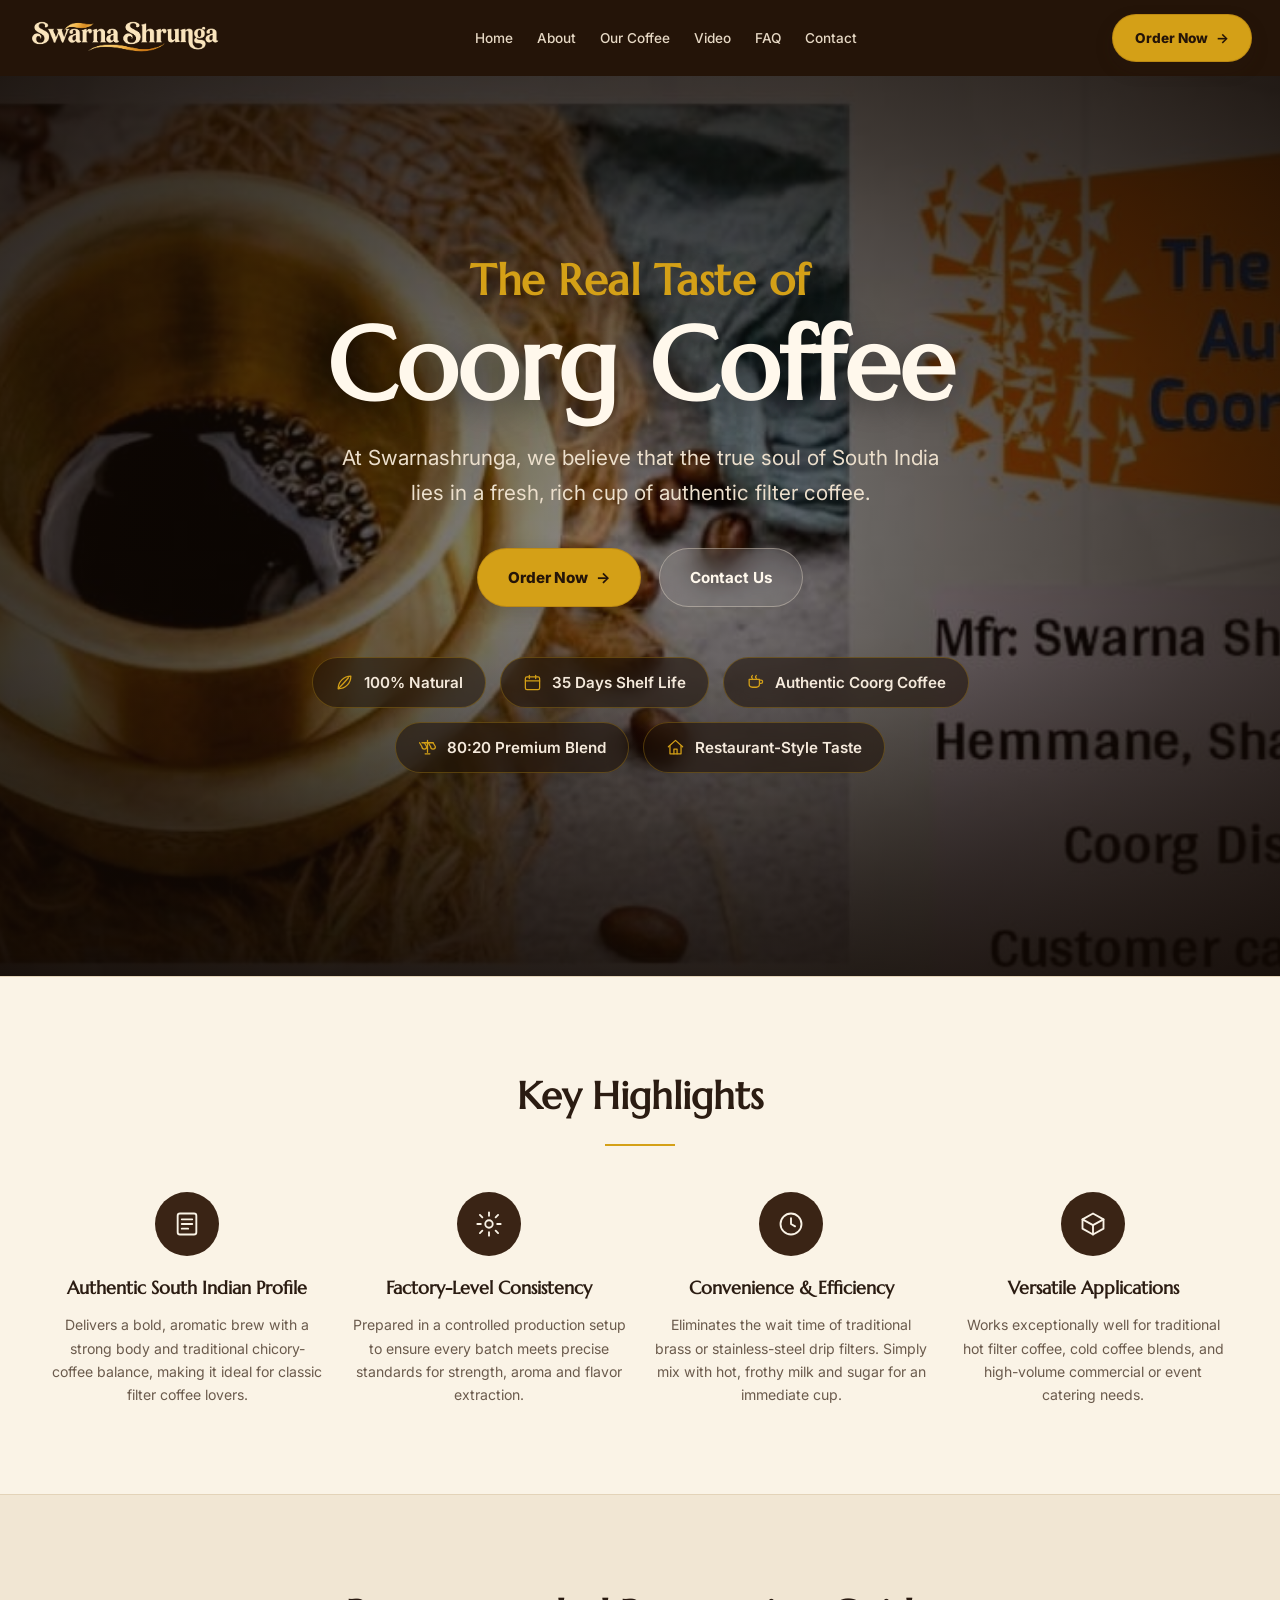
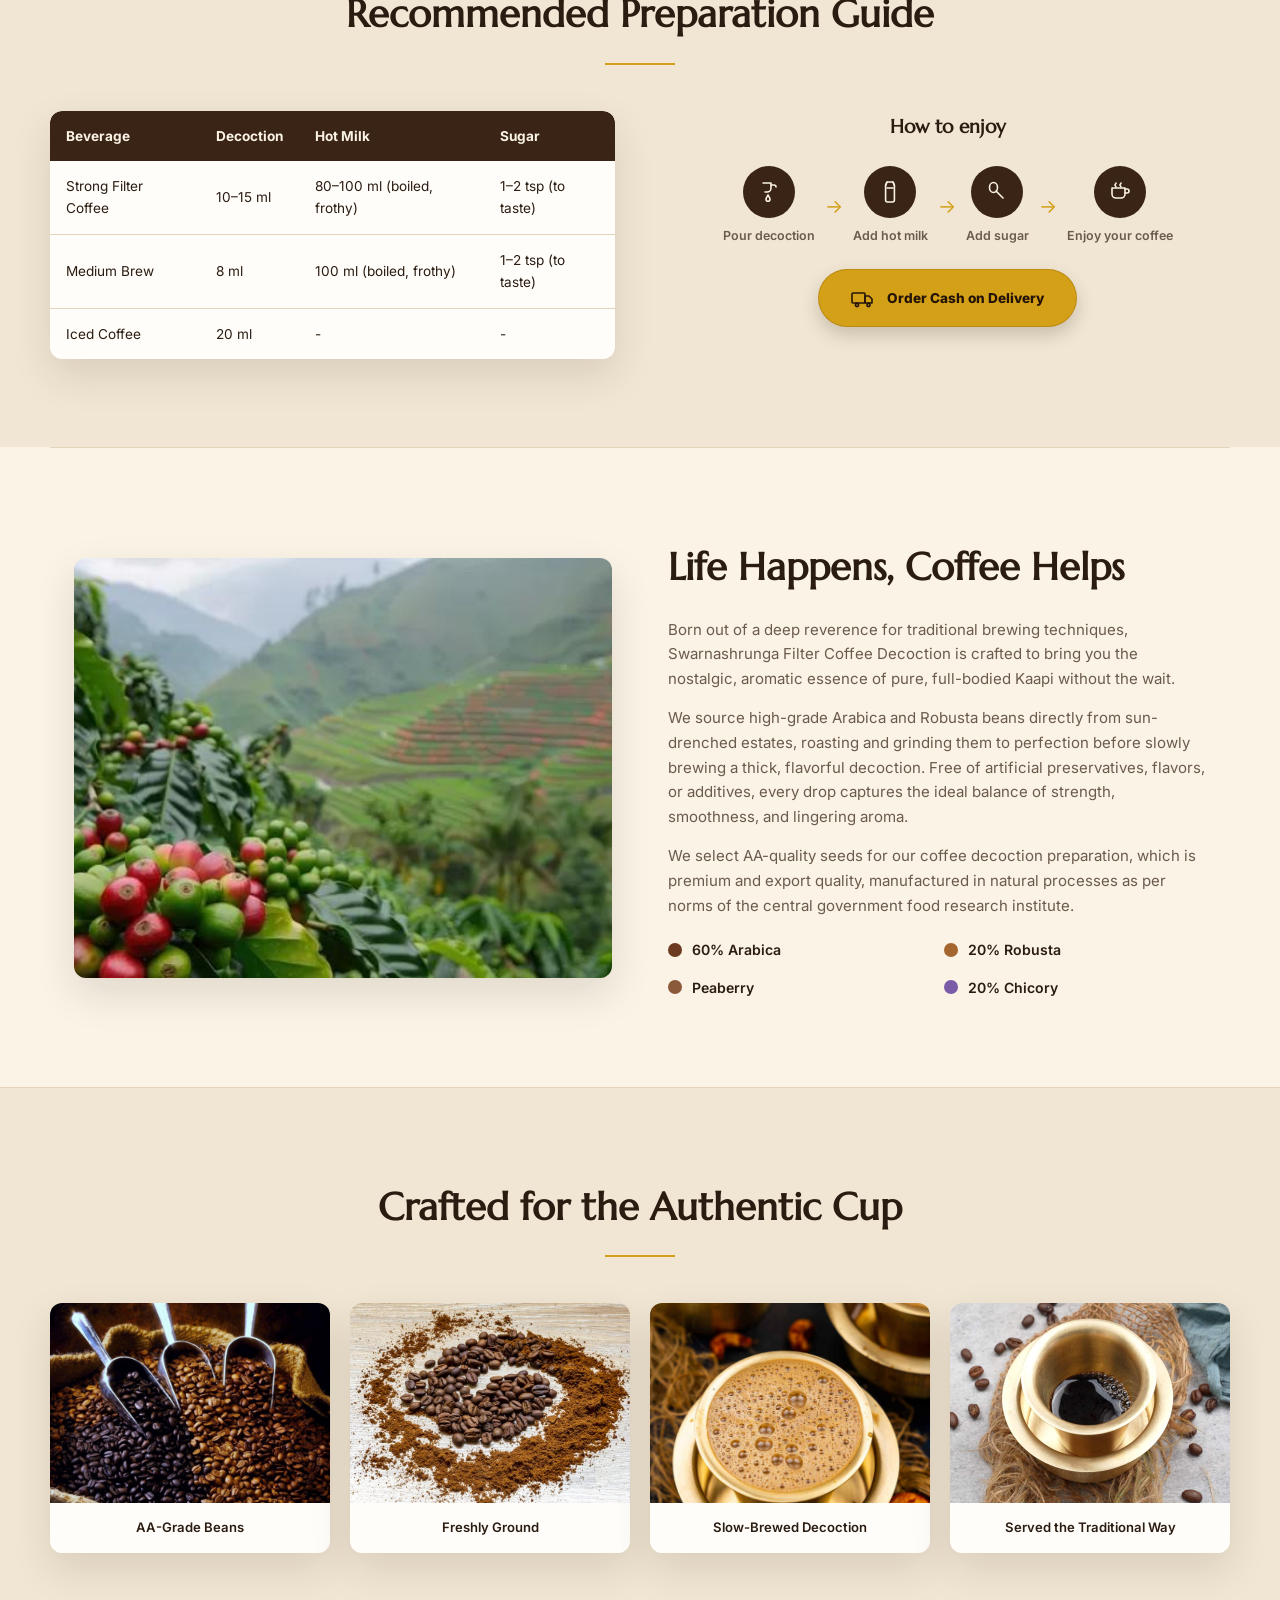
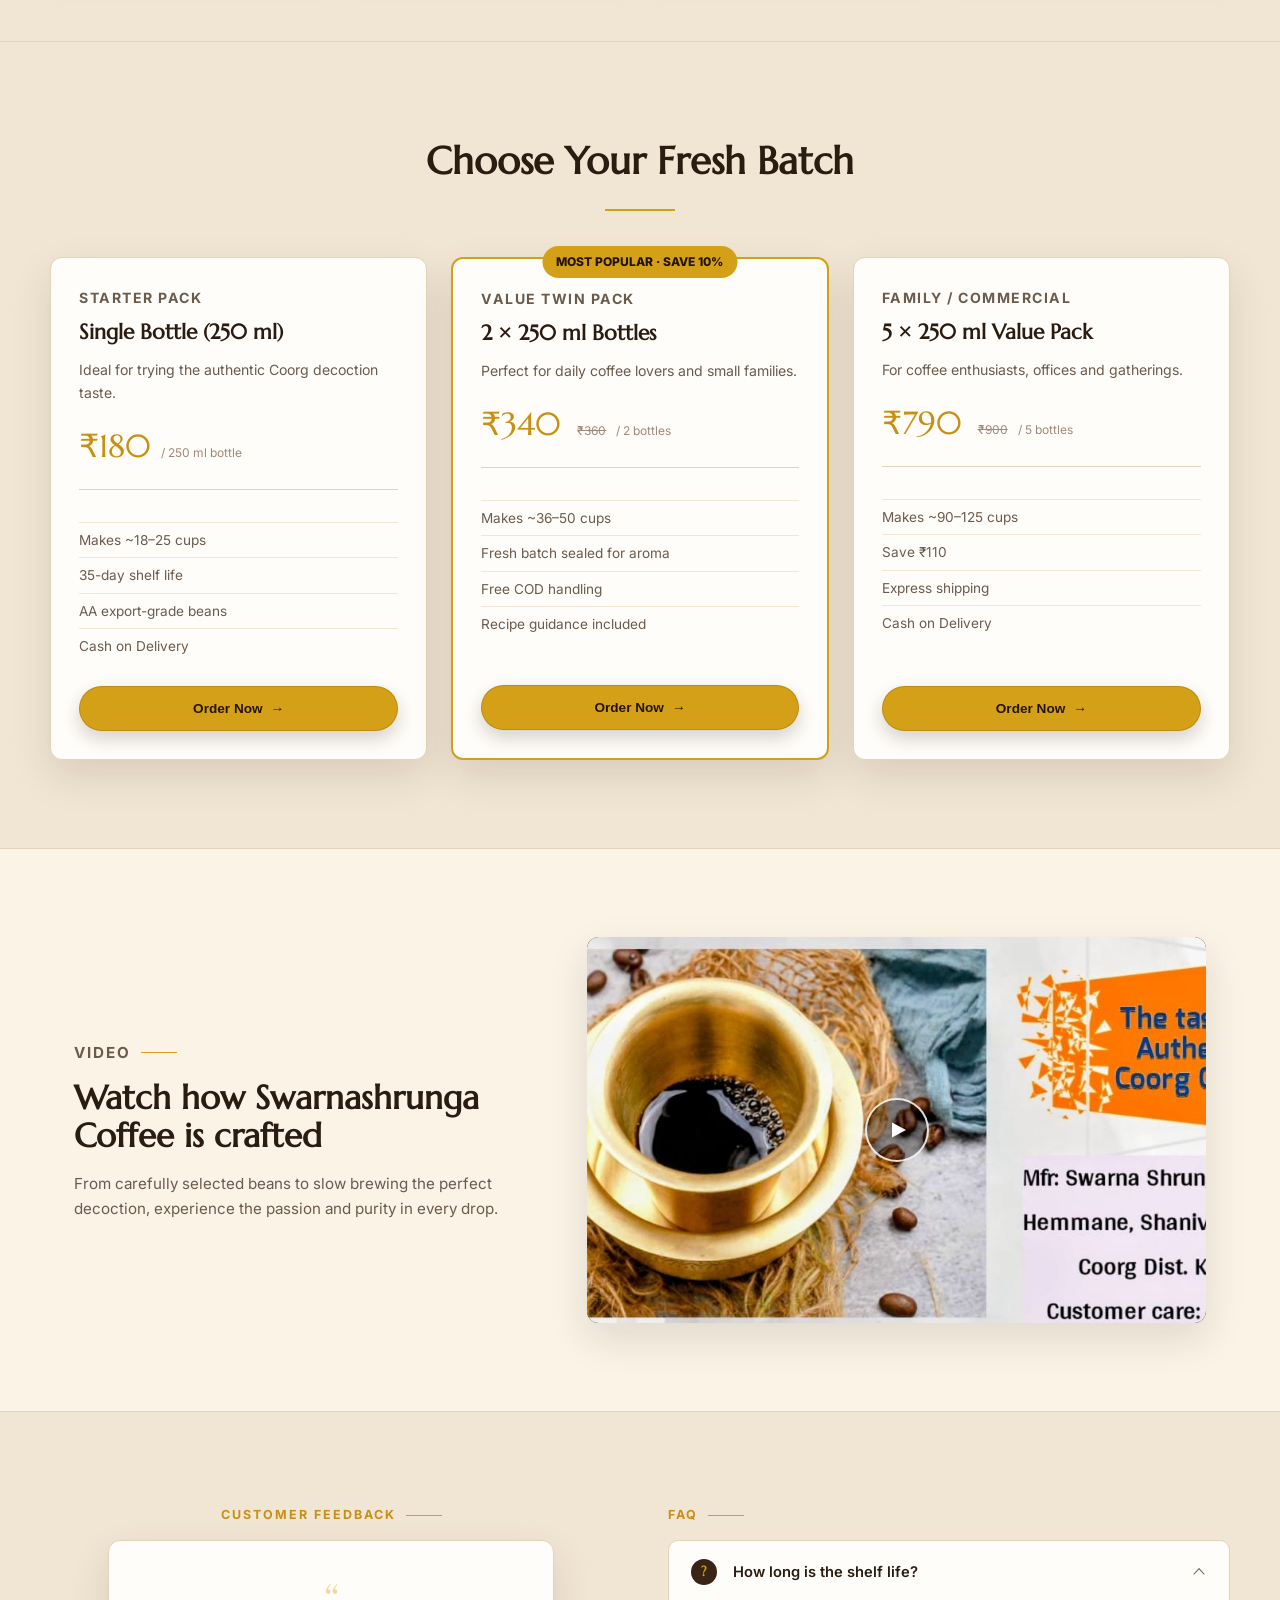
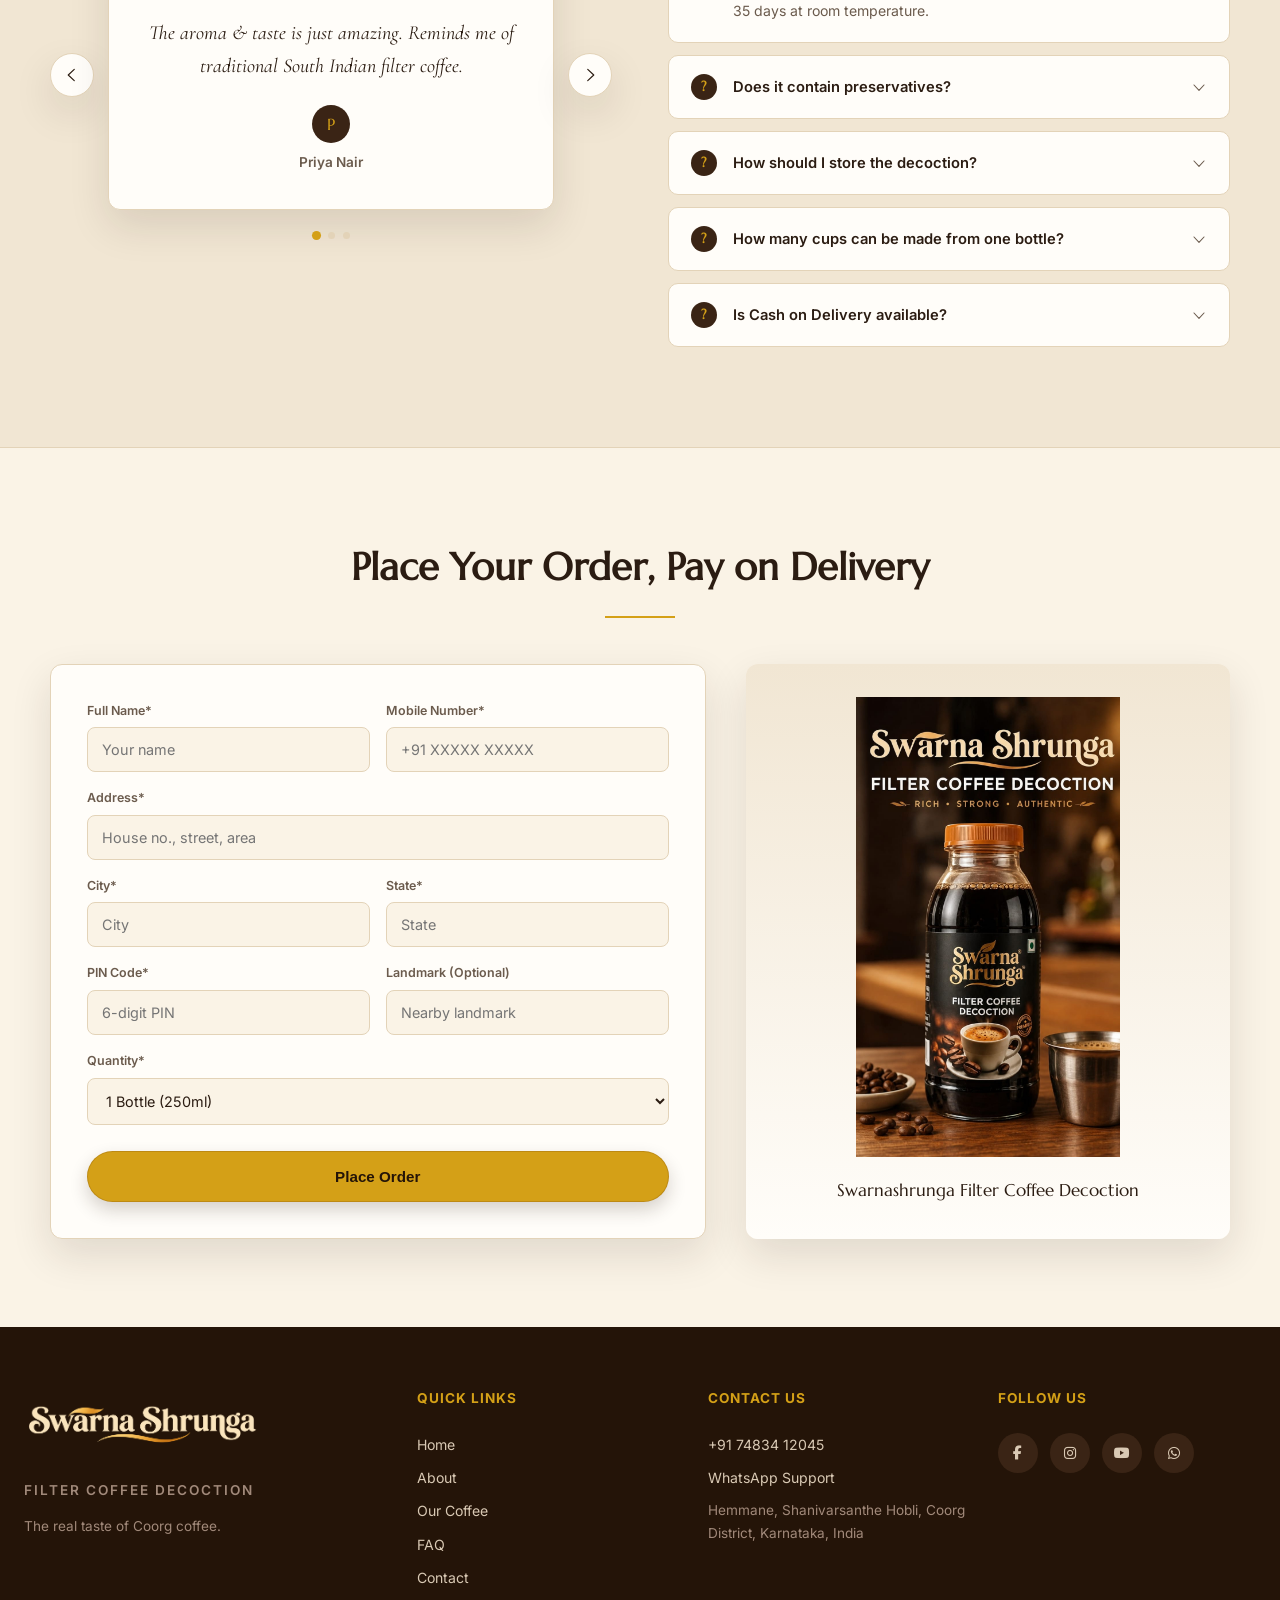
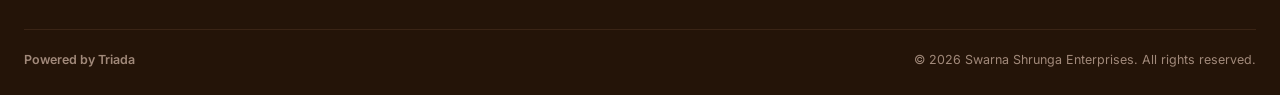
==== commit 6d6346a5: "Fix mobile nav, buttons, and prep table; add menu backdrop - Fix off-canvas menu: add backdrop overl" ====
--- a/index.html
+++ b/index.html
@@ -6,7 +6,7 @@
   <title>Swarnashrunga: Authentic Coorg Filter Coffee Decoction</title>
   <meta name="description" content="Swarnashrunga Filter Coffee Decoction, authentic Coorg coffee, 80:20 premium blend, restaurant-style coffee at home, Cash on Delivery.">
   <meta name="robots" content="index, follow">
-  <link rel="canonical" href="https://team-triada.github.io/Swarna-Shrunga/">
+  <link rel="canonical" href="https://swarnashrunga.com/">
   <link rel="icon" href="assets/images/logo.png" type="image/png">
   <meta name="theme-color" content="#241408">
 
@@ -14,15 +14,15 @@
   <meta property="og:site_name" content="Swarnashrunga">
   <meta property="og:title" content="Swarnashrunga: Authentic Coorg Filter Coffee Decoction">
   <meta property="og:description" content="Swarnashrunga Filter Coffee Decoction, authentic Coorg coffee, 80:20 premium blend, restaurant-style coffee at home, Cash on Delivery.">
-  <meta property="og:image" content="https://team-triada.github.io/Swarna-Shrunga/assets/images/og-image.jpg">
+  <meta property="og:image" content="https://swarnashrunga.com/assets/images/og-image.jpg">
   <meta property="og:image:width" content="1200">
   <meta property="og:image:height" content="630">
-  <meta property="og:url" content="https://team-triada.github.io/Swarna-Shrunga/">
+  <meta property="og:url" content="https://swarnashrunga.com/">
   <meta property="og:locale" content="en_IN">
   <meta name="twitter:card" content="summary_large_image">
   <meta name="twitter:title" content="Swarnashrunga: Authentic Coorg Filter Coffee Decoction">
   <meta name="twitter:description" content="Swarnashrunga Filter Coffee Decoction, authentic Coorg coffee, 80:20 premium blend, restaurant-style coffee at home, Cash on Delivery.">
-  <meta name="twitter:image" content="https://team-triada.github.io/Swarna-Shrunga/assets/images/og-image.jpg">
+  <meta name="twitter:image" content="https://swarnashrunga.com/assets/images/og-image.jpg">
 
   <link rel="preconnect" href="https://fonts.googleapis.com">
   <link rel="preconnect" href="https://fonts.gstatic.com" crossorigin>
@@ -37,8 +37,8 @@
       {
         "@type": "Organization",
         "name": "Swarna Shrunga Enterprises",
-        "url": "https://team-triada.github.io/Swarna-Shrunga/",
-        "logo": "https://team-triada.github.io/Swarna-Shrunga/assets/images/logo.png",
+        "url": "https://swarnashrunga.com/",
+        "logo": "https://swarnashrunga.com/assets/images/logo.png",
         "telephone": "+91-74834-12045",
         "address": {
           "@type": "PostalAddress",
@@ -50,7 +50,7 @@
       {
         "@type": "Product",
         "name": "Swarnashrunga Filter Coffee Decoction",
-        "image": "https://team-triada.github.io/Swarna-Shrunga/assets/images/coffee_image.jpeg",
+        "image": "https://swarnashrunga.com/assets/images/coffee_image.jpeg",
         "description": "Authentic Coorg filter coffee decoction, 80:20 premium blend, 100% natural, 35-day shelf life.",
         "brand": { "@type": "Brand", "name": "Swarnashrunga" },
         "offers": [
@@ -104,6 +104,7 @@
       <img src="assets/images/logo.png" alt="Swarnashrunga" class="brand-logo">
     </a>
     <button class="menu-toggle" id="menuToggle" aria-label="Open menu" aria-expanded="false"><span></span><span></span><span></span></button>
+    <div class="nav-backdrop" id="navBackdrop"></div>
     <div class="nav-links" id="navLinks">
       <a href="#top">Home</a>
       <a href="#roots">About</a>
@@ -111,6 +112,7 @@
       <a href="#media">Video</a>
       <a href="#faq">FAQ</a>
       <a href="#cod">Contact</a>
+      <a class="btn btn-primary nav-cta-mobile" href="#cod">Order Now<span class="btn-arrow" aria-hidden="true">→</span></a>
     </div>
     <a class="btn btn-primary nav-order" href="#cod">Order Now<span class="btn-arrow" aria-hidden="true">→</span></a>
   </nav>
@@ -126,8 +128,7 @@
       <div class="hero-shade"></div>
     </div>
     <div class="hero-content">
-      <p class="eyebrow">The Real Taste of</p>
-      <h1>Coorg Coffee</h1>
+      <h1><span class="eyebrow">The Real Taste of</span>Coorg Coffee</h1>
       <p class="hero-copy">At Swarnashrunga, we believe that the true soul of South India lies in a fresh, rich cup of authentic filter coffee.</p>
       <div class="hero-btns">
         <a class="btn btn-primary" href="#cod">Order Now<span class="btn-arrow" aria-hidden="true">→</span></a>
@@ -139,7 +140,7 @@
         <li><svg class="ico fact-ico" aria-hidden="true"><use href="#ico-calendar"/></svg>35 Days Shelf Life</li>
         <li><svg class="ico fact-ico" aria-hidden="true"><use href="#ico-cup"/></svg>Authentic Coorg Coffee</li>
         <li><svg class="ico fact-ico" aria-hidden="true"><use href="#ico-scale"/></svg>80:20 Premium Blend</li>
-        <li><svg class="ico fact-ico" aria-hidden="true"><use href="#ico-home"/></svg>Restaurant-style coffee at home</li>
+        <li><svg class="ico fact-ico" aria-hidden="true"><use href="#ico-home"/></svg>Restaurant-Style Taste</li>
       </ul>
     </div>
   </section>
@@ -181,9 +182,9 @@
         <table class="prep-table">
           <thead><tr><th>Beverage</th><th>Decoction</th><th>Hot Milk</th><th>Sugar</th></tr></thead>
           <tbody>
-            <tr><td>Strong Filter Coffee</td><td>10–15 ml</td><td>80–100 ml (boiled, frothy)</td><td>1–2 tsp (to taste)</td></tr>
-            <tr><td>Medium Brew</td><td>8 ml</td><td>100 ml (boiled, frothy)</td><td>1–2 tsp (to taste)</td></tr>
-            <tr><td>Iced Coffee</td><td>20 ml</td><td>-</td><td>-</td></tr>
+            <tr><td data-label="Beverage">Strong Filter Coffee</td><td data-label="Decoction">10–15 ml</td><td data-label="Hot Milk">80–100 ml (boiled, frothy)</td><td data-label="Sugar">1–2 tsp (to taste)</td></tr>
+            <tr><td data-label="Beverage">Medium Brew</td><td data-label="Decoction">8 ml</td><td data-label="Hot Milk">100 ml (boiled, frothy)</td><td data-label="Sugar">1–2 tsp (to taste)</td></tr>
+            <tr><td data-label="Beverage">Iced Coffee</td><td data-label="Decoction">20 ml</td><td data-label="Hot Milk">-</td><td data-label="Sugar">-</td></tr>
           </tbody>
         </table>
       </div>
@@ -343,28 +344,31 @@
     <div class="cod-grid">
       <form class="cod-form" id="codForm" onsubmit="handleOrder(event)">
         <div class="form-row">
-          <input type="text" id="codName" placeholder="Full Name*" required>
-          <input type="tel" id="codPhone" placeholder="Mobile Number*" required>
-        </div>
+          <div class="field"><label for="codName">Full Name*</label><input type="text" id="codName" placeholder="Your name" required></div>
+          <div class="field"><label for="codPhone">Mobile Number*</label><input type="tel" id="codPhone" placeholder="+91 XXXXX XXXXX" required></div>
+        </div>
+        <div class="field field-full"><label for="codAddress">Address*</label><input type="text" id="codAddress" placeholder="House no., street, area" required></div>
         <div class="form-row">
-          <input type="text" id="codAddress" placeholder="Address*" required>
-          <input type="text" id="codCity" placeholder="City*" required>
+          <div class="field"><label for="codCity">City*</label><input type="text" id="codCity" placeholder="City" required></div>
+          <div class="field"><label for="codState">State*</label><input type="text" id="codState" placeholder="State" required></div>
         </div>
         <div class="form-row">
-          <input type="text" id="codState" placeholder="State*" required>
-          <input type="text" id="codPin" placeholder="PIN Code*" required>
-        </div>
-        <div class="form-row">
+          <div class="field"><label for="codPin">PIN Code*</label><input type="text" id="codPin" placeholder="6-digit PIN" required></div>
+          <div class="field"><label for="codLandmark">Landmark (Optional)</label><input type="text" id="codLandmark" placeholder="Nearby landmark"></div>
+        </div>
+        <div class="field field-full"><label for="codQty">Quantity*</label>
           <select id="codQty" required>
-            <option value="1 Bottle (250ml)">Quantity: 1 Bottle (250ml)</option>
-            <option value="2 Bottles (2x250ml)">Quantity: 2 Bottles (2x250ml)</option>
-            <option value="5 Bottles (5x250ml)">Quantity: 5 Bottles (5x250ml)</option>
+            <option value="1 Bottle (250ml)">1 Bottle (250ml)</option>
+            <option value="2 Bottles (2x250ml)">2 Bottles (2x250ml)</option>
+            <option value="5 Bottles (5x250ml)">5 Bottles (5x250ml)</option>
           </select>
-          <input type="text" id="codLandmark" placeholder="Landmark (Optional)">
         </div>
         <button type="submit" class="btn btn-primary cod-submit">Place Order</button>
       </form>
-      <div class="cod-image-frame"><img src="assets/images/doc-product-bottle.jpg" alt="Swarnashrunga Filter Coffee Decoction bottle" loading="lazy"></div>
+      <div class="cod-image-frame">
+        <img src="assets/images/doc-product-bottle.jpg" alt="Swarnashrunga Filter Coffee Decoction bottle" loading="lazy">
+        <p class="cod-image-caption">Swarnashrunga Filter Coffee Decoction</p>
+      </div>
     </div>
   </section>
 </main>
--- a/assets/css/style.css
+++ b/assets/css/style.css
@@ -29,7 +29,8 @@
 .nav-links a{text-decoration:none;color:#e6d8c4;font-size:.85rem;font-weight:500}
 .nav-links a:hover{color:var(--gold)}
 .nav-order{white-space:nowrap}
-.btn{display:inline-flex;align-items:center;justify-content:center;gap:8px;text-decoration:none;border-radius:6px;padding:12px 22px;font-weight:700;font-size:.85rem;cursor:pointer;border:none}
+.nav-links .nav-cta-mobile{display:none}
+.btn{display:inline-flex;align-items:center;justify-content:center;gap:8px;text-decoration:none;border-radius:6px;padding:12px 22px;font-weight:700;font-size:.85rem;cursor:pointer;border:none;white-space:nowrap}
 .btn-primary,.btn-cod,.pack-btn{
   position:relative;
   border-radius:999px;
@@ -50,13 +51,15 @@
 .btn-outline{background:transparent;color:var(--ink);border:1.5px solid var(--brown-dark);border-radius:999px}
 .menu-toggle{display:none;background:none;border:0}
 .menu-toggle span{display:block;width:22px;height:2px;background:var(--gold);margin:5px}
+.nav-backdrop{display:none}
+body.menu-open{overflow:hidden}
 
 /* ===== HERO ===== */
 .hero{position:relative;min-height:100vh;min-height:100dvh;display:flex;align-items:center;overflow:hidden;background:var(--brown-dark)}
 .hero-media,.hero-media video{position:absolute;inset:0;width:100%;height:100%;object-fit:cover;object-position:center 30%}
 .hero-shade{position:absolute;inset:0;background:radial-gradient(ellipse at center,rgba(16,8,3,.45) 0%,rgba(16,8,3,.78) 65%,rgba(16,8,3,.92) 100%),linear-gradient(0deg,rgba(16,8,3,.5),transparent 35%)}
 .hero-content{position:relative;z-index:3;width:min(900px,100%);margin:auto;padding:70px 32px;display:flex;flex-direction:column;align-items:center;text-align:center}
-.eyebrow{font-size:clamp(2rem,3.6vw,2.7rem);color:var(--gold);font-family:'Marcellus',serif;letter-spacing:.5px}
+.eyebrow{display:block;font-size:clamp(2rem,3.6vw,2.7rem);color:var(--gold);font-family:'Marcellus',serif;letter-spacing:.5px;margin-bottom:14px}
 .hero h1{font-family:'Marcellus',serif;font-size:clamp(3.6rem,8vw,6.4rem);line-height:.98;color:#fff8ec;margin:10px 0 26px;text-shadow:0 8px 30px rgba(0,0,0,.4)}
 .hero-copy{max-width:600px;color:#ecdfcc;font-size:1.3rem;margin-bottom:38px}
 .hero-btns{display:flex;gap:18px;flex-wrap:wrap;justify-content:center}
@@ -179,14 +182,19 @@
 .faq-list p{padding:14px 0 2px 42px;color:var(--muted);font-size:.88rem}
 
 /* ===== COD FORM ===== */
-.cod-grid{width:min(var(--max),100%);margin:auto;display:grid;grid-template-columns:1.2fr 1fr;gap:40px;align-items:center}
-.cod-form{background:var(--white);border:1px solid var(--line);border-radius:var(--radius);padding:32px;box-shadow:var(--shadow)}
-.form-row{display:grid;grid-template-columns:1fr 1fr;gap:14px;margin-bottom:14px}
-.cod-form input,.cod-form select{width:100%;padding:12px 14px;border:1px solid var(--line);border-radius:6px;background:var(--cream);font-family:inherit;font-size:.88rem;color:var(--ink)}
-.cod-form input:focus,.cod-form select:focus{outline:2px solid var(--gold)}
-.cod-submit{width:100%;margin-top:6px}
-.cod-image-frame{border-radius:var(--radius);overflow:hidden;box-shadow:var(--shadow);background:linear-gradient(180deg,var(--cream2),var(--white));display:flex;align-items:center;justify-content:center;padding:24px}
-.cod-image-frame img{width:auto;height:440px;max-width:100%;object-fit:contain}
+.cod-grid{width:min(var(--max),100%);margin:auto;display:grid;grid-template-columns:1.15fr .85fr;gap:40px;align-items:stretch}
+.cod-form{background:var(--white);border:1px solid var(--line);border-radius:var(--radius);padding:36px;box-shadow:var(--shadow);display:flex;flex-direction:column}
+.form-row{display:grid;grid-template-columns:1fr 1fr;gap:16px;margin-bottom:16px}
+.field{display:flex;flex-direction:column;gap:6px;margin-bottom:16px}
+.field-full{width:100%}
+.form-row .field{margin-bottom:0}
+.field label{font-size:.78rem;font-weight:600;color:var(--muted)}
+.cod-form input,.cod-form select{width:100%;padding:13px 14px;border:1px solid var(--line);border-radius:8px;background:var(--cream);font-family:inherit;font-size:.9rem;color:var(--ink)}
+.cod-form input:focus,.cod-form select:focus{outline:2px solid var(--gold);outline-offset:1px}
+.cod-submit{width:100%;margin-top:10px;padding:16px;font-size:.95rem}
+.cod-image-frame{border-radius:var(--radius);overflow:hidden;box-shadow:var(--shadow);background:linear-gradient(180deg,var(--cream2),var(--white));display:flex;flex-direction:column;align-items:center;justify-content:center;padding:32px;gap:20px}
+.cod-image-frame img{width:auto;height:100%;max-height:460px;max-width:100%;object-fit:contain}
+.cod-image-caption{font-family:'Marcellus',serif;font-size:1.05rem;color:var(--ink);text-align:center}
 
 /* ===== FOOTER ===== */
 .footer{background:var(--brown-dark);color:#d9c9b4;padding:60px 24px 24px}
@@ -225,21 +233,44 @@
   .navbar{padding:0 16px;flex-wrap:wrap;gap:12px}
   .brand-logo{height:48px}
   .menu-toggle{display:block}
-  .nav-links{position:fixed;top:72px;right:-100%;width:min(280px,80vw);height:calc(100vh - 72px);height:calc(100dvh - 72px);background:var(--brown-dark);flex-direction:column;align-items:flex-start;padding:28px;gap:18px;transition:right .3s ease;z-index:60;overflow-y:auto}
+  .nav-backdrop{display:block;position:fixed;top:76px;left:0;right:0;bottom:0;background:rgba(16,8,3,.6);opacity:0;pointer-events:none;transition:opacity .3s ease;z-index:59}
+  .nav-backdrop.open{opacity:1;pointer-events:auto}
+  .nav-links{position:fixed;top:76px;right:-100%;width:min(280px,80vw);height:calc(100vh - 76px);height:calc(100dvh - 76px);background:var(--brown-dark);flex-direction:column;align-items:flex-start;padding:28px;gap:18px;transition:right .3s ease;z-index:60;overflow-y:auto}
   .nav-links.open{right:0}
-  .nav-order{order:3;padding:10px 16px;font-size:.8rem}
+  .nav-order{display:none}
+  .btn{padding:11px 20px;font-size:.82rem}
+  .nav-links .nav-cta-mobile{display:inline-flex;width:100%;margin-top:8px}
   .hero-content{padding:40px 20px}
+  .hero-copy{font-size:1rem;margin-bottom:28px}
+  .hero-btns{gap:10px}
+  .hero-btns .btn{padding:10px 18px;font-size:.78rem}
   .hero-facts{margin:32px 0 24px;gap:8px}
   .hero-facts li{font-size:.8rem;padding:9px 16px}
+  .pack-btn{padding:12px;font-size:.8rem}
+  .cod-submit{padding:13px;font-size:.88rem}
   .highlight-grid{grid-template-columns:1fr}
   .craft-grid{grid-template-columns:1fr 1fr}
   .craft-item img{height:160px}
+  .prep-table-wrap{overflow-x:visible}
+  .prep-table{min-width:0;width:100%;table-layout:fixed}
+  .prep-table th,.prep-table td{padding:8px 4px;font-size:.7rem;white-space:normal;overflow-wrap:break-word;line-height:1.3}
+  .prep-table th:first-child,.prep-table td:first-child{width:24%}
+  .prep-table th:nth-child(2),.prep-table td:nth-child(2){width:20%}
+  .prep-table th:nth-child(3),.prep-table td:nth-child(3){width:32%}
+  .prep-table th:nth-child(4),.prep-table td:nth-child(4){width:24%}
   .prep-steps{gap:6px}
   .prep-step span{font-size:.7rem}
   .step-arrow{display:none}
   .image-frame img{height:280px}
   .cod-image-frame img{height:280px}
   .form-row{grid-template-columns:1fr}
+  .cod-form input,.cod-form select{font-size:16px}
+  .cod-image-frame{padding:22px}
+  .testimonial-card{padding:26px 20px}
+  .testi-arrow{width:34px;height:34px}
+  .testi-arrow .ico{width:14px;height:14px}
+  .video-play{width:52px;height:52px}
+  .video-play .ico{width:20px;height:20px}
   .footer-grid{grid-template-columns:1fr}
   .footer-bottom{flex-direction:column;text-align:center}
   .footer-logo{height:60px}
@@ -248,10 +279,13 @@
 }
 @media(max-width:480px){
   .hero h1{font-size:clamp(2.6rem,11vw,3.6rem)}
-  .eyebrow{font-size:1.5rem}
-  .hero-copy{font-size:1.05rem}
-  .hero-btns .btn{flex:1;min-width:0}
+  .eyebrow{font-size:1.5rem;margin-bottom:10px}
+  .hero-copy{font-size:.92rem;margin-bottom:24px}
+  .hero-btns .btn{padding:9px 16px;font-size:.74rem}
   .center-title{font-size:1.5rem}
+  .craft-grid{grid-template-columns:1fr}
+  .craft-item img{height:200px}
+  .testimonial-quote{font-size:1.05rem}
   .pack-card{padding:22px}
   .price{font-size:1.6rem}
   .cod-form{padding:22px}
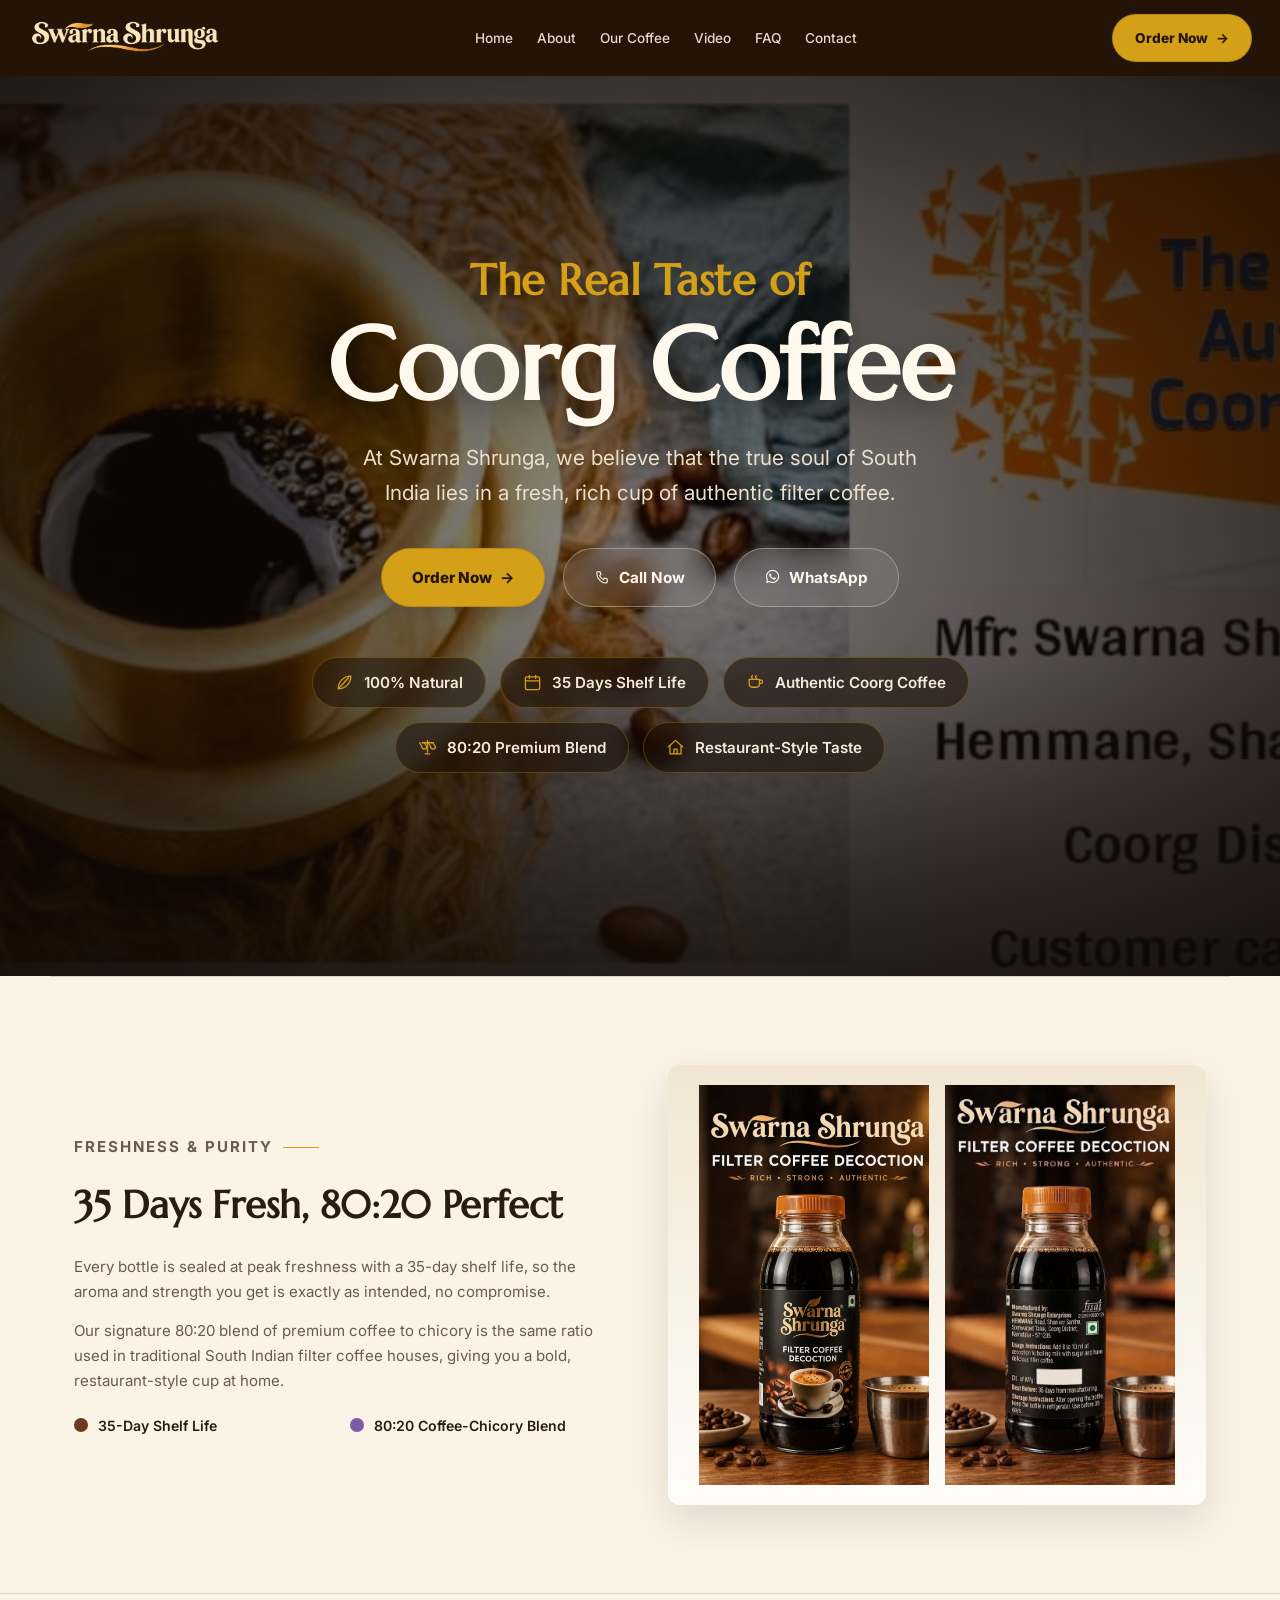
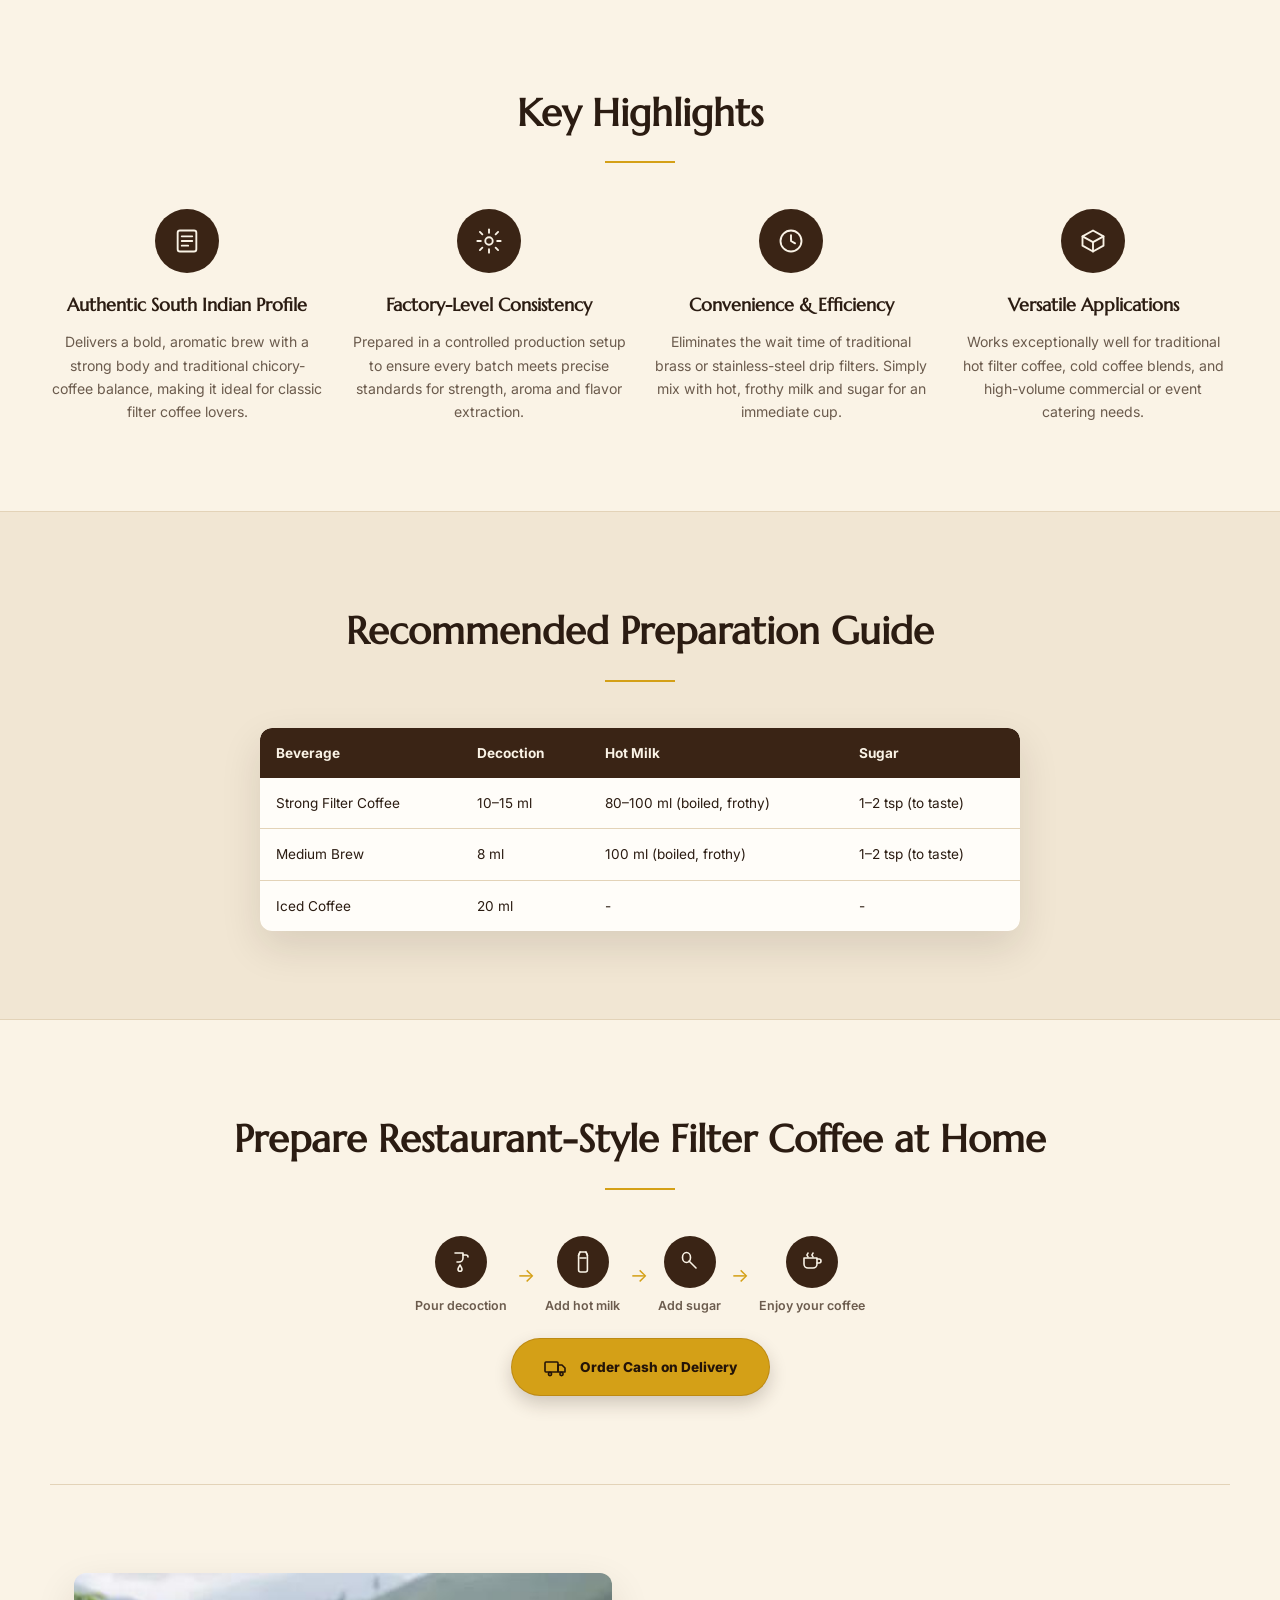
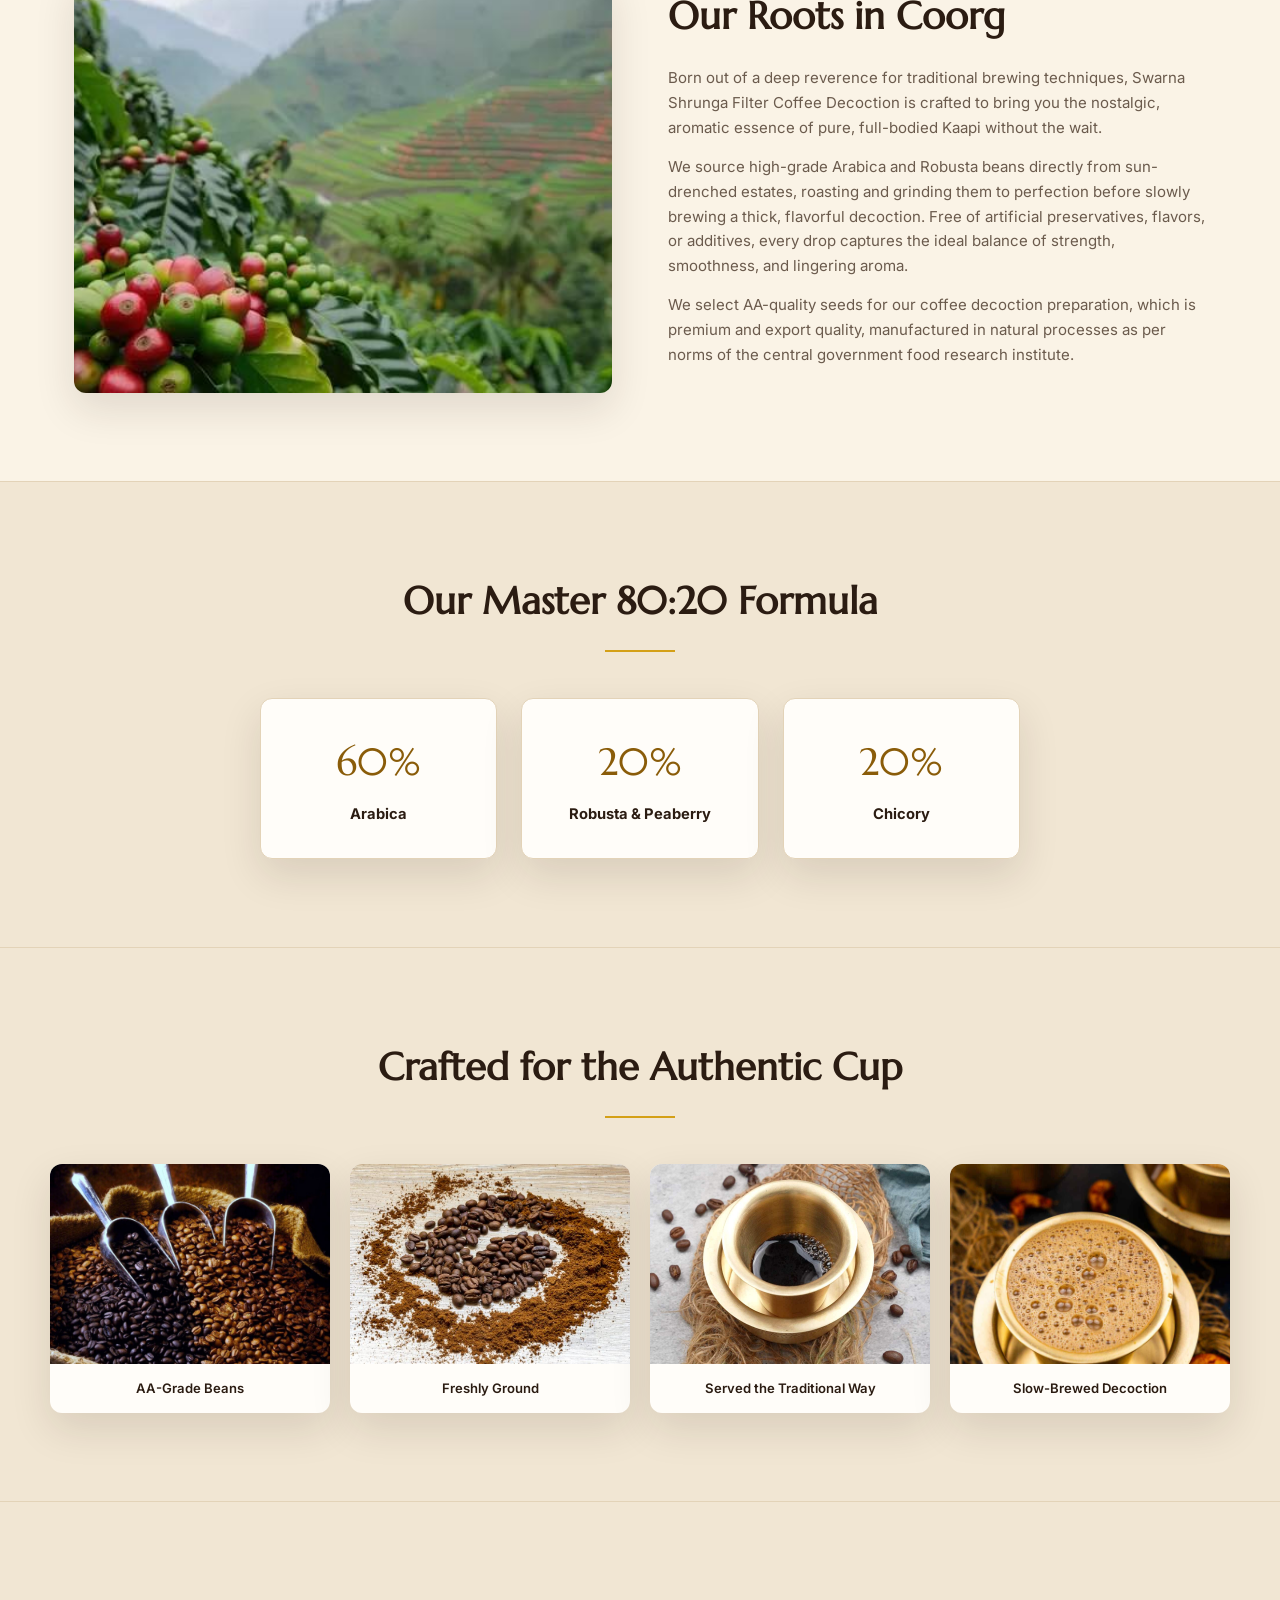
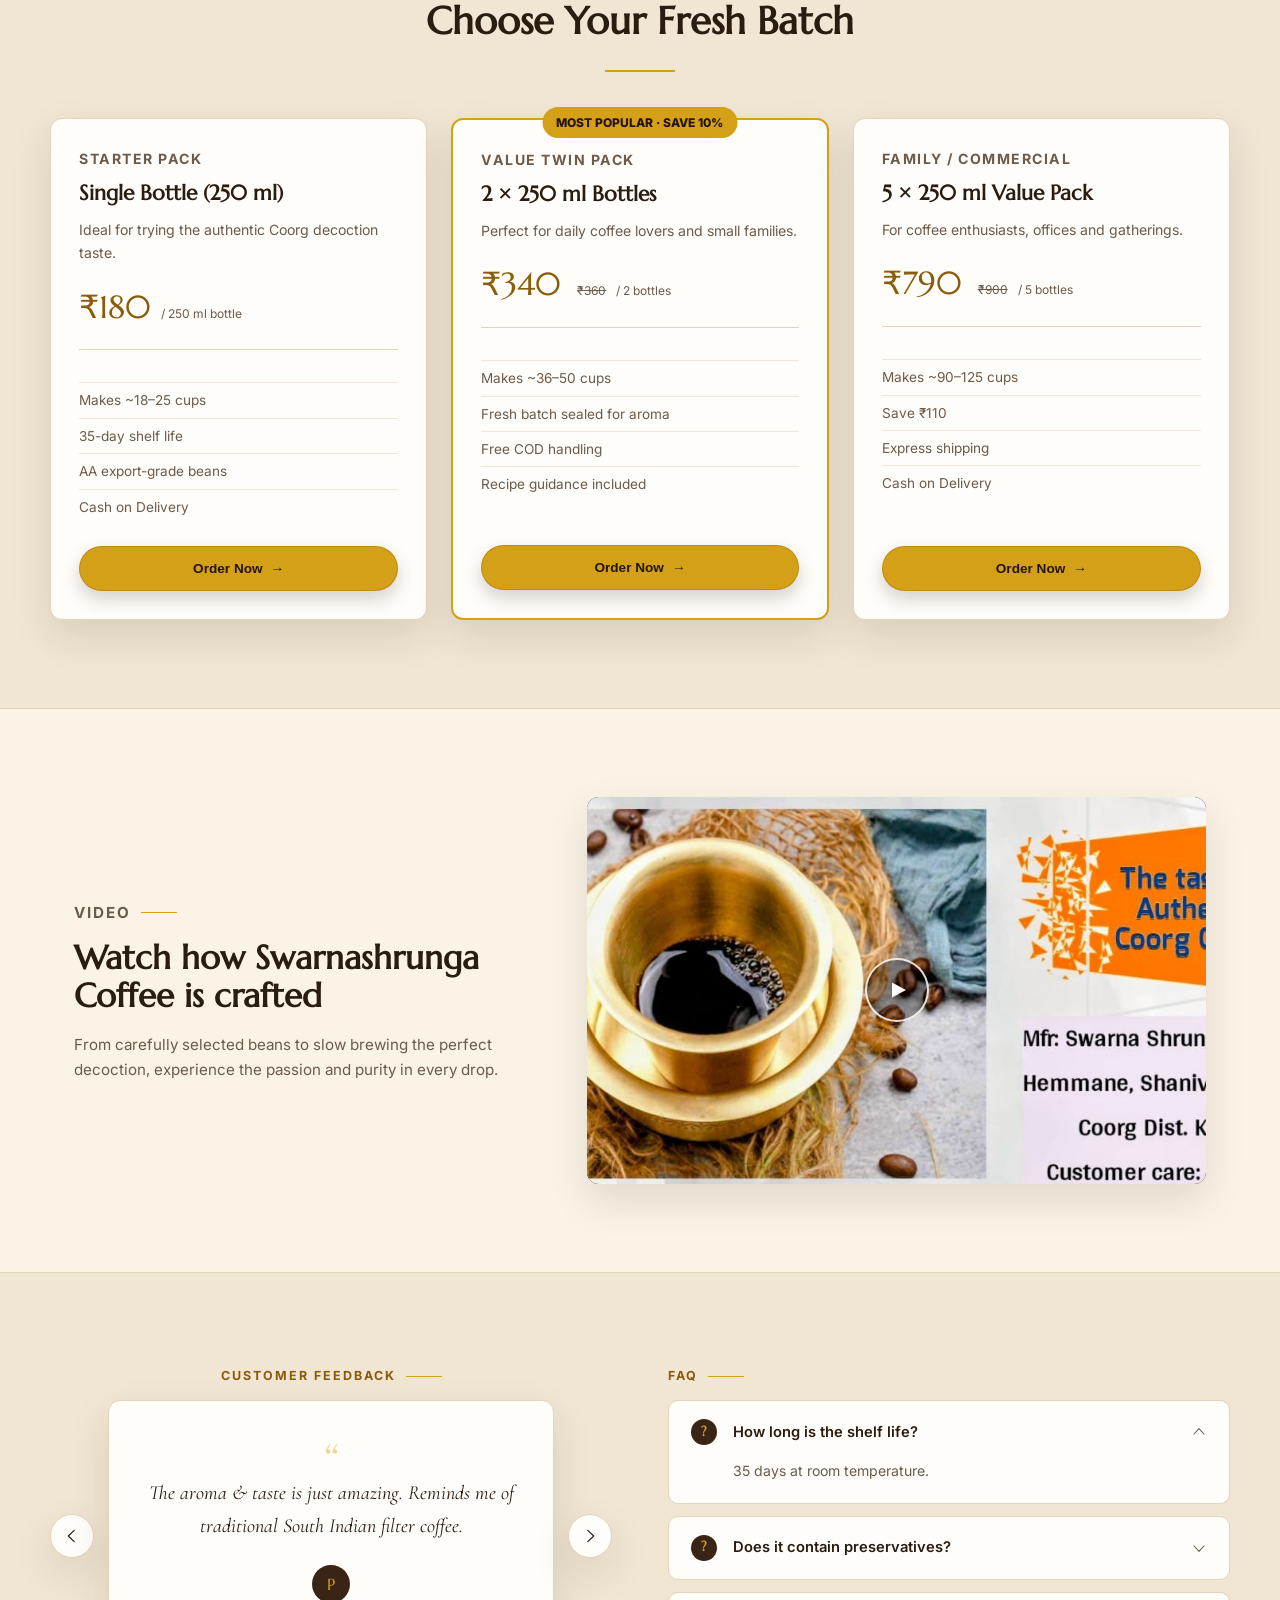
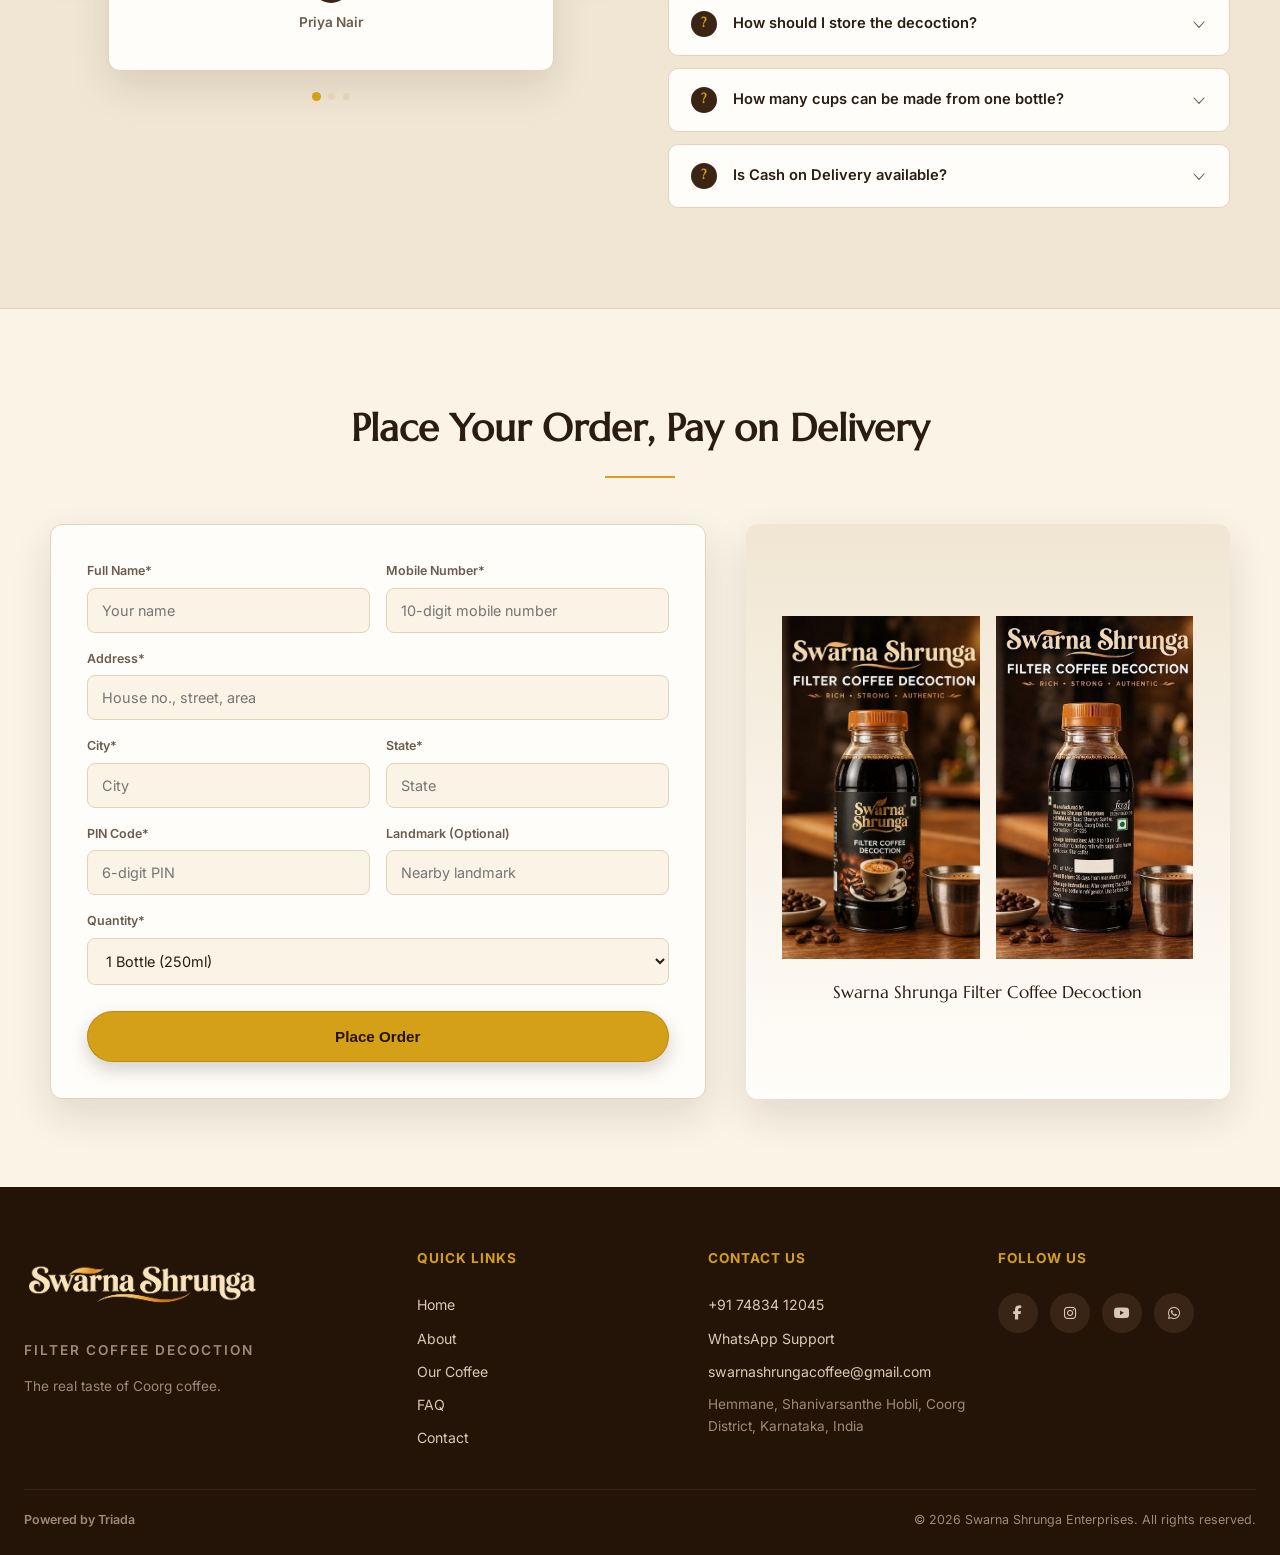
==== commit e3a442ee: "Restructure content sections, add Sheets order log, fix a11y/contrast bugs - New sections: 35-day/80" ====
--- a/index.html
+++ b/index.html
@@ -40,6 +40,7 @@
         "url": "https://swarnashrunga.com/",
         "logo": "https://swarnashrunga.com/assets/images/logo.png",
         "telephone": "+91-74834-12045",
+        "email": "swarnashrungacoffee@gmail.com",
         "address": {
           "@type": "PostalAddress",
           "streetAddress": "Hemmane, Shanivarsanthe Hobli",
@@ -64,7 +65,7 @@
         "mainEntity": [
           { "@type": "Question", "name": "How long is the shelf life?", "acceptedAnswer": { "@type": "Answer", "text": "35 days at room temperature." } },
           { "@type": "Question", "name": "Does it contain preservatives?", "acceptedAnswer": { "@type": "Answer", "text": "No. It is free of artificial preservatives, flavors, or additives." } },
-          { "@type": "Question", "name": "How should I store the decoction?", "acceptedAnswer": { "@type": "Answer", "text": "Store in a cool, dry place away from direct sunlight; refrigerate after opening for best freshness." } },
+          { "@type": "Question", "name": "How should I store the decoction?", "acceptedAnswer": { "@type": "Answer", "text": "Store in a cool, dry place away from direct sunlight; refrigerate after opening, for best freshness." } },
           { "@type": "Question", "name": "How many cups can be made from one bottle?", "acceptedAnswer": { "@type": "Answer", "text": "A 250 ml bottle makes approximately 18-25 cups depending on strength preference." } },
           { "@type": "Question", "name": "Is Cash on Delivery available?", "acceptedAnswer": { "@type": "Answer", "text": "Yes, Cash on Delivery is available for orders across India." } }
         ]
@@ -95,6 +96,7 @@
     <symbol id="ico-chevron-left" viewBox="0 0 24 24"><path d="M15 4.5 7 12l8 7.5"/></symbol>
     <symbol id="ico-chevron-right" viewBox="0 0 24 24"><path d="M9 4.5 17 12l-8 7.5"/></symbol>
     <symbol id="ico-chevron-down" viewBox="0 0 24 24"><path d="M4.5 9 12 17l7.5-8"/></symbol>
+    <symbol id="ico-phone" viewBox="0 0 24 24"><path d="M5 4h3.5l1.5 4-2 1.5a11 11 0 0 0 5.5 5.5l1.5-2 4 1.5V18a2 2 0 0 1-2 2C10.5 20 4 13.5 4 6a2 2 0 0 1 1-2Z"/></symbol>
   </defs>
 </svg>
 
@@ -103,7 +105,7 @@
     <a class="brand" href="#top">
       <img src="assets/images/logo.png" alt="Swarnashrunga" class="brand-logo">
     </a>
-    <button class="menu-toggle" id="menuToggle" aria-label="Open menu" aria-expanded="false"><span></span><span></span><span></span></button>
+    <button class="menu-toggle" id="menuToggle" aria-label="Open menu" aria-expanded="false" aria-controls="navLinks"><span></span><span></span><span></span></button>
     <div class="nav-backdrop" id="navBackdrop"></div>
     <div class="nav-links" id="navLinks">
       <a href="#top">Home</a>
@@ -129,10 +131,11 @@
     </div>
     <div class="hero-content">
       <h1><span class="eyebrow">The Real Taste of</span>Coorg Coffee</h1>
-      <p class="hero-copy">At Swarnashrunga, we believe that the true soul of South India lies in a fresh, rich cup of authentic filter coffee.</p>
+      <p class="hero-copy">At Swarna Shrunga, we believe that the true soul of South India lies in a fresh, rich cup of authentic filter coffee.</p>
       <div class="hero-btns">
         <a class="btn btn-primary" href="#cod">Order Now<span class="btn-arrow" aria-hidden="true">→</span></a>
-        <a class="btn btn-outline" href="https://wa.me/917483412045?text=Hi%20Swarnashrunga%20Coffee%2C%20I%20have%20a%20question." target="_blank" rel="noopener">Contact Us</a>
+        <a class="btn btn-outline" href="tel:+917483412045"><svg class="ico btn-ico" aria-hidden="true"><use href="#ico-phone"/></svg>Call Now</a>
+        <a class="btn btn-outline" href="https://wa.me/917483412045?text=Hi%20Swarna%20Shrunga%20Coffee%2C%20I%20have%20a%20question." target="_blank" rel="noopener"><i class="fa-brands fa-whatsapp btn-ico" aria-hidden="true"></i>WhatsApp</a>
       </div>
 
       <ul class="hero-facts">
@@ -145,6 +148,24 @@
     </div>
   </section>
 
+  <!-- 1b. FRESHNESS & BLEND -->
+  <section class="section split-section" id="freshness">
+    <div class="split-copy">
+      <p class="row-eyebrow">Freshness & Purity<span class="row-rule" aria-hidden="true"></span></p>
+      <h2>35 Days Fresh, 80:20 Perfect</h2>
+      <p>Every bottle is sealed at peak freshness with a 35-day shelf life, so the aroma and strength you get is exactly as intended, no compromise.</p>
+      <p>Our signature 80:20 blend of premium coffee to chicory is the same ratio used in traditional South Indian filter coffee houses, giving you a bold, restaurant-style cup at home.</p>
+      <ul class="blend-dots">
+        <li><span class="dot dot-arabica" aria-hidden="true"></span>35-Day Shelf Life</li>
+        <li><span class="dot dot-chicory" aria-hidden="true"></span>80:20 Coffee-Chicory Blend</li>
+      </ul>
+    </div>
+    <div class="image-frame bottle-frame">
+      <img src="assets/images/doc-product-bottle.jpg" alt="Swarna Shrunga Filter Coffee Decoction bottle, front label" loading="lazy">
+      <img src="assets/images/bootle_back.jpg" alt="Swarna Shrunga Filter Coffee Decoction bottle, back label with ingredients" loading="lazy">
+    </div>
+  </section>
+
   <!-- 2. KEY HIGHLIGHTS -->
   <section class="section" id="highlights">
     <h2 class="center-title">Key Highlights</h2>
@@ -177,30 +198,33 @@
   <section class="section section-alt" id="prep">
     <h2 class="center-title">Recommended Preparation Guide</h2>
     <div class="rule"></div>
-    <div class="prep-grid">
-      <div class="prep-table-wrap">
-        <table class="prep-table">
-          <thead><tr><th>Beverage</th><th>Decoction</th><th>Hot Milk</th><th>Sugar</th></tr></thead>
-          <tbody>
-            <tr><td data-label="Beverage">Strong Filter Coffee</td><td data-label="Decoction">10–15 ml</td><td data-label="Hot Milk">80–100 ml (boiled, frothy)</td><td data-label="Sugar">1–2 tsp (to taste)</td></tr>
-            <tr><td data-label="Beverage">Medium Brew</td><td data-label="Decoction">8 ml</td><td data-label="Hot Milk">100 ml (boiled, frothy)</td><td data-label="Sugar">1–2 tsp (to taste)</td></tr>
-            <tr><td data-label="Beverage">Iced Coffee</td><td data-label="Decoction">20 ml</td><td data-label="Hot Milk">-</td><td data-label="Sugar">-</td></tr>
-          </tbody>
-        </table>
-      </div>
-      <div class="prep-steps-wrap">
-        <h3 class="steps-title">How to enjoy</h3>
-        <div class="prep-steps">
-          <div class="prep-step"><div class="step-ico" aria-hidden="true"><svg class="ico"><use href="#ico-pour"/></svg></div><span>Pour decoction</span></div>
-          <div class="step-arrow" aria-hidden="true">→</div>
-          <div class="prep-step"><div class="step-ico" aria-hidden="true"><svg class="ico"><use href="#ico-milk"/></svg></div><span>Add hot milk</span></div>
-          <div class="step-arrow" aria-hidden="true">→</div>
-          <div class="prep-step"><div class="step-ico" aria-hidden="true"><svg class="ico"><use href="#ico-spoon"/></svg></div><span>Add sugar</span></div>
-          <div class="step-arrow" aria-hidden="true">→</div>
-          <div class="prep-step"><div class="step-ico" aria-hidden="true"><svg class="ico"><use href="#ico-cup"/></svg></div><span>Enjoy your coffee</span></div>
-        </div>
-        <a class="btn btn-cod btn-cod-inline" href="#cod"><svg class="ico cod-ico" aria-hidden="true"><use href="#ico-truck"/></svg>Order Cash on Delivery</a>
-      </div>
+    <div class="prep-table-wrap">
+      <table class="prep-table">
+        <thead><tr><th>Beverage</th><th>Decoction</th><th>Hot Milk</th><th>Sugar</th></tr></thead>
+        <tbody>
+          <tr><td data-label="Beverage">Strong Filter Coffee</td><td data-label="Decoction">10–15 ml</td><td data-label="Hot Milk">80–100 ml (boiled, frothy)</td><td data-label="Sugar">1–2 tsp (to taste)</td></tr>
+          <tr><td data-label="Beverage">Medium Brew</td><td data-label="Decoction">8 ml</td><td data-label="Hot Milk">100 ml (boiled, frothy)</td><td data-label="Sugar">1–2 tsp (to taste)</td></tr>
+          <tr><td data-label="Beverage">Iced Coffee</td><td data-label="Decoction">20 ml</td><td data-label="Hot Milk">-</td><td data-label="Sugar">-</td></tr>
+        </tbody>
+      </table>
+    </div>
+  </section>
+
+  <!-- 3b. PREPARE RESTAURANT-STYLE FILTER COFFEE AT HOME -->
+  <section class="section" id="how-to-enjoy">
+    <h2 class="center-title">Prepare Restaurant-Style Filter Coffee at Home</h2>
+    <div class="rule"></div>
+    <div class="prep-steps-wrap">
+      <div class="prep-steps">
+        <div class="prep-step"><div class="step-ico" aria-hidden="true"><svg class="ico"><use href="#ico-pour"/></svg></div><span>Pour decoction</span></div>
+        <div class="step-arrow" aria-hidden="true">→</div>
+        <div class="prep-step"><div class="step-ico" aria-hidden="true"><svg class="ico"><use href="#ico-milk"/></svg></div><span>Add hot milk</span></div>
+        <div class="step-arrow" aria-hidden="true">→</div>
+        <div class="prep-step"><div class="step-ico" aria-hidden="true"><svg class="ico"><use href="#ico-spoon"/></svg></div><span>Add sugar</span></div>
+        <div class="step-arrow" aria-hidden="true">→</div>
+        <div class="prep-step"><div class="step-ico" aria-hidden="true"><svg class="ico"><use href="#ico-cup"/></svg></div><span>Enjoy your coffee</span></div>
+      </div>
+      <a class="btn btn-cod btn-cod-inline" href="#cod"><svg class="ico cod-ico" aria-hidden="true"><use href="#ico-truck"/></svg>Order Cash on Delivery</a>
     </div>
   </section>
 
@@ -208,16 +232,30 @@
   <section class="section split-section" id="roots">
     <div class="image-frame"><img src="assets/images/doc-coorg-estate.jpg" alt="Coorg coffee estate where Swarnashrunga sources its beans" loading="lazy"></div>
     <div class="split-copy">
-      <h2>Life Happens, Coffee Helps</h2>
-      <p>Born out of a deep reverence for traditional brewing techniques, Swarnashrunga Filter Coffee Decoction is crafted to bring you the nostalgic, aromatic essence of pure, full-bodied Kaapi without the wait.</p>
+      <h2>Our Roots in Coorg</h2>
+      <p>Born out of a deep reverence for traditional brewing techniques, Swarna Shrunga Filter Coffee Decoction is crafted to bring you the nostalgic, aromatic essence of pure, full-bodied Kaapi without the wait.</p>
       <p>We source high-grade Arabica and Robusta beans directly from sun-drenched estates, roasting and grinding them to perfection before slowly brewing a thick, flavorful decoction. Free of artificial preservatives, flavors, or additives, every drop captures the ideal balance of strength, smoothness, and lingering aroma.</p>
       <p>We select AA-quality seeds for our coffee decoction preparation, which is premium and export quality, manufactured in natural processes as per norms of the central government food research institute.</p>
-      <ul class="blend-dots">
-        <li><span class="dot dot-arabica" aria-hidden="true"></span>60% Arabica</li>
-        <li><span class="dot dot-robusta" aria-hidden="true"></span>20% Robusta</li>
-        <li><span class="dot dot-peaberry" aria-hidden="true"></span>Peaberry</li>
-        <li><span class="dot dot-chicory" aria-hidden="true"></span>20% Chicory</li>
-      </ul>
+    </div>
+  </section>
+
+  <!-- 4c. OUR MASTER 80:20 FORMULA -->
+  <section class="section section-alt" id="formula">
+    <h2 class="center-title">Our Master 80:20 Formula</h2>
+    <div class="rule"></div>
+    <div class="formula-grid">
+      <div class="formula-card">
+        <div class="formula-pct">60%</div>
+        <p>Arabica</p>
+      </div>
+      <div class="formula-card">
+        <div class="formula-pct">20%</div>
+        <p>Robusta &amp; Peaberry</p>
+      </div>
+      <div class="formula-card">
+        <div class="formula-pct">20%</div>
+        <p>Chicory</p>
+      </div>
     </div>
   </section>
 
@@ -235,12 +273,12 @@
         <figcaption>Freshly Ground</figcaption>
       </figure>
       <figure class="craft-item">
+        <img src="assets/images/doc-coffee-cup.jpg" alt="Traditional South Indian filter coffee served" loading="lazy" style="object-position:45% 40%">
+        <figcaption>Served the Traditional Way</figcaption>
+      </figure>
+      <figure class="craft-item">
         <img src="assets/images/doc-kaapi.jpg" alt="Slow-brewed South Indian filter coffee decoction" loading="lazy">
         <figcaption>Slow-Brewed Decoction</figcaption>
-      </figure>
-      <figure class="craft-item">
-        <img src="assets/images/doc-coffee-cup.jpg" alt="Traditional South Indian filter coffee served" loading="lazy">
-        <figcaption>Served the Traditional Way</figcaption>
       </figure>
     </div>
   </section>
@@ -316,10 +354,10 @@
           </div>
           <button type="button" class="testi-arrow" id="testiNext" aria-label="Next testimonial"><svg class="ico"><use href="#ico-chevron-right"/></svg></button>
         </div>
-        <div class="testimonial-dots" id="testiDots">
-          <span class="dot-btn active" data-i="0"></span>
-          <span class="dot-btn" data-i="1"></span>
-          <span class="dot-btn" data-i="2"></span>
+        <div class="testimonial-dots" id="testiDots" role="tablist" aria-label="Choose testimonial">
+          <button type="button" class="dot-btn active" data-i="0" role="tab" aria-selected="true" aria-label="Testimonial 1"></button>
+          <button type="button" class="dot-btn" data-i="1" role="tab" aria-selected="false" aria-label="Testimonial 2"></button>
+          <button type="button" class="dot-btn" data-i="2" role="tab" aria-selected="false" aria-label="Testimonial 3"></button>
         </div>
       </div>
 
@@ -328,7 +366,7 @@
         <div class="faq-list">
           <details open><summary><span class="faq-q-ico" aria-hidden="true">?</span><span class="faq-q-text">How long is the shelf life?</span><svg class="ico faq-chevron" aria-hidden="true"><use href="#ico-chevron-down"/></svg></summary><p>35 days at room temperature.</p></details>
           <details><summary><span class="faq-q-ico" aria-hidden="true">?</span><span class="faq-q-text">Does it contain preservatives?</span><svg class="ico faq-chevron" aria-hidden="true"><use href="#ico-chevron-down"/></svg></summary><p>No. It is free of artificial preservatives, flavors, or additives.</p></details>
-          <details><summary><span class="faq-q-ico" aria-hidden="true">?</span><span class="faq-q-text">How should I store the decoction?</span><svg class="ico faq-chevron" aria-hidden="true"><use href="#ico-chevron-down"/></svg></summary><p>Store in a cool, dry place away from direct sunlight; refrigerate after opening for best freshness.</p></details>
+          <details><summary><span class="faq-q-ico" aria-hidden="true">?</span><span class="faq-q-text">How should I store the decoction?</span><svg class="ico faq-chevron" aria-hidden="true"><use href="#ico-chevron-down"/></svg></summary><p>Store in a cool, dry place away from direct sunlight; refrigerate after opening, for best freshness.</p></details>
           <details><summary><span class="faq-q-ico" aria-hidden="true">?</span><span class="faq-q-text">How many cups can be made from one bottle?</span><svg class="ico faq-chevron" aria-hidden="true"><use href="#ico-chevron-down"/></svg></summary><p>A 250 ml bottle makes approximately 18–25 cups depending on strength preference.</p></details>
           <details><summary><span class="faq-q-ico" aria-hidden="true">?</span><span class="faq-q-text">Is Cash on Delivery available?</span><svg class="ico faq-chevron" aria-hidden="true"><use href="#ico-chevron-down"/></svg></summary><p>Yes, Cash on Delivery is available for orders across India.</p></details>
         </div>
@@ -345,7 +383,7 @@
       <form class="cod-form" id="codForm" onsubmit="handleOrder(event)">
         <div class="form-row">
           <div class="field"><label for="codName">Full Name*</label><input type="text" id="codName" placeholder="Your name" required></div>
-          <div class="field"><label for="codPhone">Mobile Number*</label><input type="tel" id="codPhone" placeholder="+91 XXXXX XXXXX" required></div>
+          <div class="field"><label for="codPhone">Mobile Number*</label><input type="tel" id="codPhone" placeholder="10-digit mobile number" inputmode="numeric" pattern="[6-9][0-9]{9}" maxlength="10" title="Enter a valid 10-digit Indian mobile number" required></div>
         </div>
         <div class="field field-full"><label for="codAddress">Address*</label><input type="text" id="codAddress" placeholder="House no., street, area" required></div>
         <div class="form-row">
@@ -353,7 +391,7 @@
           <div class="field"><label for="codState">State*</label><input type="text" id="codState" placeholder="State" required></div>
         </div>
         <div class="form-row">
-          <div class="field"><label for="codPin">PIN Code*</label><input type="text" id="codPin" placeholder="6-digit PIN" required></div>
+          <div class="field"><label for="codPin">PIN Code*</label><input type="text" id="codPin" placeholder="6-digit PIN" inputmode="numeric" pattern="[0-9]{6}" maxlength="6" title="Enter a valid 6-digit PIN code" required></div>
           <div class="field"><label for="codLandmark">Landmark (Optional)</label><input type="text" id="codLandmark" placeholder="Nearby landmark"></div>
         </div>
         <div class="field field-full"><label for="codQty">Quantity*</label>
@@ -366,8 +404,11 @@
         <button type="submit" class="btn btn-primary cod-submit">Place Order</button>
       </form>
       <div class="cod-image-frame">
-        <img src="assets/images/doc-product-bottle.jpg" alt="Swarnashrunga Filter Coffee Decoction bottle" loading="lazy">
-        <p class="cod-image-caption">Swarnashrunga Filter Coffee Decoction</p>
+        <div class="cod-image-pair">
+          <img src="assets/images/doc-product-bottle.jpg" alt="Swarna Shrunga Filter Coffee Decoction bottle, front label" loading="lazy">
+          <img src="assets/images/bootle_back.jpg" alt="Swarna Shrunga Filter Coffee Decoction bottle, back label with ingredients" loading="lazy">
+        </div>
+        <p class="cod-image-caption">Swarna Shrunga Filter Coffee Decoction</p>
       </div>
     </div>
   </section>
@@ -392,6 +433,7 @@
       <h4>Contact Us</h4>
       <a href="tel:+917483412045">+91 74834 12045</a>
       <a href="https://wa.me/917483412045" target="_blank" rel="noopener">WhatsApp Support</a>
+      <a href="mailto:swarnashrungacoffee@gmail.com">swarnashrungacoffee@gmail.com</a>
       <span>Hemmane, Shanivarsanthe Hobli, Coorg District, Karnataka, India</span>
     </div>
     <div class="footer-col">
--- a/assets/css/style.css
+++ b/assets/css/style.css
@@ -5,6 +5,7 @@
   --muted:#6b5b4d;
   --gold:#d4a017;
   --gold2:#c88f13;
+  --gold-text:#8a5c09;
   --brown:#3a2415;
   --brown-dark:#241408;
   --line:#e3d3b8;
@@ -66,6 +67,7 @@
 .hero-btns .btn-outline{background:rgba(255,255,255,.08);backdrop-filter:blur(14px);-webkit-backdrop-filter:blur(14px);border-color:rgba(236,223,204,.4);color:#fff8ec}
 .hero-btns .btn-outline:hover{background:rgba(255,255,255,.16);border-color:rgba(236,223,204,.7)}
 .hero-btns .btn{padding:16px 30px;font-size:.95rem}
+.btn-ico{width:1.1em;height:1.1em;flex-shrink:0}
 
 .hero-facts{list-style:none;display:flex;flex-wrap:wrap;justify-content:center;gap:14px;margin:50px 0 30px}
 .hero-facts li{display:flex;align-items:center;gap:10px;color:#f4e9db;font-size:.95rem;font-weight:600;background:rgba(28,16,7,.55);backdrop-filter:blur(10px);-webkit-backdrop-filter:blur(10px);border:1px solid rgba(212,160,23,.3);border-radius:99px;padding:12px 22px}
@@ -89,19 +91,24 @@
 .highlight-card p{color:var(--muted);font-size:.88rem}
 
 /* ===== PREP GUIDE ===== */
-.prep-grid{width:min(var(--max),100%);margin:auto;display:grid;grid-template-columns:1fr 1fr;gap:50px;align-items:start}
-.prep-table-wrap{overflow-x:auto;border-radius:var(--radius);box-shadow:var(--shadow)}
+.prep-table-wrap{width:min(760px,100%);margin:auto;overflow-x:auto;border-radius:var(--radius);box-shadow:var(--shadow)}
 .prep-table{width:100%;min-width:420px;border-collapse:collapse;background:var(--white);border-radius:var(--radius);overflow:hidden}
 .prep-table th,.prep-table td{padding:14px 16px;text-align:left;font-size:.85rem}
 .prep-table thead{background:var(--brown);color:var(--cream)}
 .prep-table tbody tr{border-bottom:1px solid var(--line)}
 .prep-table tbody tr:last-child{border-bottom:none}
-.steps-title{font-family:'Marcellus',serif;font-size:1.2rem;text-align:center;margin-bottom:24px}
+.prep-steps-wrap{width:min(var(--max),100%);margin:auto;display:flex;flex-direction:column;align-items:center}
 .prep-steps{display:flex;align-items:center;justify-content:center;gap:10px;flex-wrap:wrap}
 .prep-step{display:flex;flex-direction:column;align-items:center;gap:8px;font-size:.78rem;color:var(--muted);font-weight:600}
 .step-ico{width:52px;height:52px;border-radius:50%;background:var(--brown);color:var(--cream);display:flex;align-items:center;justify-content:center}
 .step-ico .ico{width:24px;height:24px}
 .step-arrow{color:var(--gold);font-size:1.2rem}
+
+/* ===== MASTER FORMULA ===== */
+.formula-grid{width:min(760px,100%);margin:auto;display:grid;grid-template-columns:repeat(3,1fr);gap:24px;text-align:center}
+.formula-card{background:var(--white);border:1px solid var(--line);border-radius:var(--radius);padding:32px 16px;box-shadow:var(--shadow)}
+.formula-pct{font-family:'Marcellus',serif;font-size:2.4rem;color:var(--gold-text);margin-bottom:8px}
+.formula-card p{font-weight:700;font-size:.92rem}
 
 /* ===== SPLIT SECTIONS ===== */
 .split-section{width:min(var(--max),100%);margin:auto;display:grid;grid-template-columns:1fr 1fr;gap:56px;align-items:center}
@@ -109,6 +116,8 @@
 .split-copy p{color:var(--muted);margin-bottom:14px;font-size:.94rem}
 .image-frame{border-radius:var(--radius);overflow:hidden;box-shadow:var(--shadow)}
 .image-frame img{width:100%;height:420px;object-fit:cover}
+.bottle-frame{background:linear-gradient(180deg,var(--cream2),var(--white));display:flex;align-items:center;justify-content:center;gap:16px;padding:20px}
+.bottle-frame img{height:400px;width:auto;max-width:48%;object-fit:contain}
 .blend-dots{list-style:none;display:grid;grid-template-columns:1fr 1fr;gap:14px;margin-top:20px}
 .blend-dots li{display:flex;align-items:center;gap:10px;font-weight:600;font-size:.88rem}
 .dot{width:14px;height:14px;border-radius:50%;display:inline-block}
@@ -125,11 +134,11 @@
 .pack-card{position:relative;background:var(--white);border:1px solid var(--line);border-radius:var(--radius);padding:28px;display:flex;flex-direction:column;box-shadow:var(--shadow)}
 .pack-card.featured{border-color:var(--gold);border-width:2px}
 .popular{position:absolute;top:-13px;left:50%;transform:translateX(-50%);background:var(--gold);color:var(--brown-dark);font-size:.75rem;font-weight:800;padding:6px 14px;border-radius:99px;white-space:nowrap}
-.pack-label{color:var(--gold2);font-size:.75rem;letter-spacing:1.5px;font-weight:700;text-transform:uppercase;margin-bottom:6px}
+.pack-label{color:var(--gold-text);font-size:.75rem;letter-spacing:1.5px;font-weight:700;text-transform:uppercase;margin-bottom:6px}
 .pack-card h3{font-family:'Marcellus',serif;font-size:1.3rem;margin-bottom:8px}
 .pack-card>p{color:var(--muted);font-size:.88rem}
-.price{font-family:'Marcellus',serif;font-size:2rem;color:var(--gold2);margin:16px 0;border-bottom:1px solid var(--line);padding-bottom:16px}
-.price small,.price del{font-family:'Inter',sans-serif;font-size:.75rem;color:#a1897a;font-weight:400}
+.price{font-family:'Marcellus',serif;font-size:2rem;color:var(--gold-text);margin:16px 0;border-bottom:1px solid var(--line);padding-bottom:16px}
+.price small,.price del{font-family:'Inter',sans-serif;font-size:.75rem;color:var(--muted);font-weight:400}
 .price del{text-decoration:line-through;margin-left:6px}
 .pack-card ul{list-style:none;margin:16px 0 22px;flex:1}
 .pack-card li{padding:6px 0;color:var(--muted);font-size:.85rem;border-top:1px solid var(--cream2)}
@@ -139,7 +148,7 @@
 .media-section{background:var(--cream);border-top:1px solid var(--line)}
 .media-row{padding:88px 24px}
 .media-row-bg{padding:88px 24px;border-top:1px solid var(--line)}
-.row-eyebrow{display:inline-flex;align-items:center;gap:10px;color:var(--gold2);font-size:.78rem;font-weight:700;letter-spacing:2px;text-transform:uppercase;margin-bottom:14px}
+.row-eyebrow{display:inline-flex;align-items:center;gap:10px;color:var(--gold-text);font-size:.78rem;font-weight:700;letter-spacing:2px;text-transform:uppercase;margin-bottom:14px}
 .row-rule{width:36px;height:1px;background:var(--gold)}
 
 /* video row */
@@ -166,9 +175,10 @@
 .testimonial-name{color:var(--muted);font-size:.85rem;font-weight:600}
 .testi-arrow{flex-shrink:0;background:var(--white);border:1px solid var(--line);width:44px;height:44px;border-radius:50%;cursor:pointer;color:var(--ink);display:flex;align-items:center;justify-content:center;box-shadow:var(--shadow);transition:transform .2s ease,border-color .2s ease,color .2s ease}
 .testi-arrow .ico{width:18px;height:18px}
-.testi-arrow:hover{border-color:var(--gold);color:var(--gold2);transform:scale(1.08)}
+.testi-arrow:hover{border-color:var(--gold);color:var(--gold-text);transform:scale(1.08)}
 .testimonial-dots{display:flex;justify-content:center;gap:8px;margin-top:22px}
-.dot-btn{width:7px;height:7px;border-radius:50%;background:var(--line);cursor:pointer;display:block;transition:background .2s ease,transform .2s ease}
+.dot-btn{width:7px;height:7px;border-radius:50%;background:var(--line);cursor:pointer;display:block;border:none;padding:0;transition:background .2s ease,transform .2s ease}
+.dot-btn:focus-visible{outline:2px solid var(--gold);outline-offset:3px}
 .dot-btn.active{background:var(--gold);transform:scale(1.3)}
 
 /* faq col */
@@ -193,7 +203,9 @@
 .cod-form input:focus,.cod-form select:focus{outline:2px solid var(--gold);outline-offset:1px}
 .cod-submit{width:100%;margin-top:10px;padding:16px;font-size:.95rem}
 .cod-image-frame{border-radius:var(--radius);overflow:hidden;box-shadow:var(--shadow);background:linear-gradient(180deg,var(--cream2),var(--white));display:flex;flex-direction:column;align-items:center;justify-content:center;padding:32px;gap:20px}
+.cod-image-pair{display:flex;align-items:center;justify-content:center;gap:16px;width:100%}
 .cod-image-frame img{width:auto;height:100%;max-height:460px;max-width:100%;object-fit:contain}
+.cod-image-pair img{max-width:47%}
 .cod-image-caption{font-family:'Marcellus',serif;font-size:1.05rem;color:var(--ink);text-align:center}
 
 /* ===== FOOTER ===== */
@@ -219,8 +231,9 @@
 @media(max-width:1024px){
   .highlight-grid{grid-template-columns:1fr 1fr}
   .craft-grid{grid-template-columns:1fr 1fr}
-  .prep-grid,.split-section,.cod-grid{grid-template-columns:1fr}
+  .split-section,.cod-grid{grid-template-columns:1fr}
   .pack-grid{grid-template-columns:1fr}
+  .formula-grid{grid-template-columns:1fr}
   .video-row{grid-template-columns:1fr;gap:32px;text-align:center}
   .split-row{grid-template-columns:1fr;gap:48px}
   .media-row-copy{display:flex;flex-direction:column;align-items:center}
@@ -239,7 +252,7 @@
   .nav-links.open{right:0}
   .nav-order{display:none}
   .btn{padding:11px 20px;font-size:.82rem}
-  .nav-links .nav-cta-mobile{display:inline-flex;width:100%;margin-top:8px}
+  .nav-links .nav-cta-mobile{display:inline-flex;width:100%;margin-top:8px;color:var(--brown-dark)}
   .hero-content{padding:40px 20px}
   .hero-copy{font-size:1rem;margin-bottom:28px}
   .hero-btns{gap:10px}
@@ -262,7 +275,8 @@
   .prep-step span{font-size:.7rem}
   .step-arrow{display:none}
   .image-frame img{height:280px}
-  .cod-image-frame img{height:280px}
+  .bottle-frame img{height:220px}
+  .cod-image-frame img{height:220px}
   .form-row{grid-template-columns:1fr}
   .cod-form input,.cod-form select{font-size:16px}
   .cod-image-frame{padding:22px}
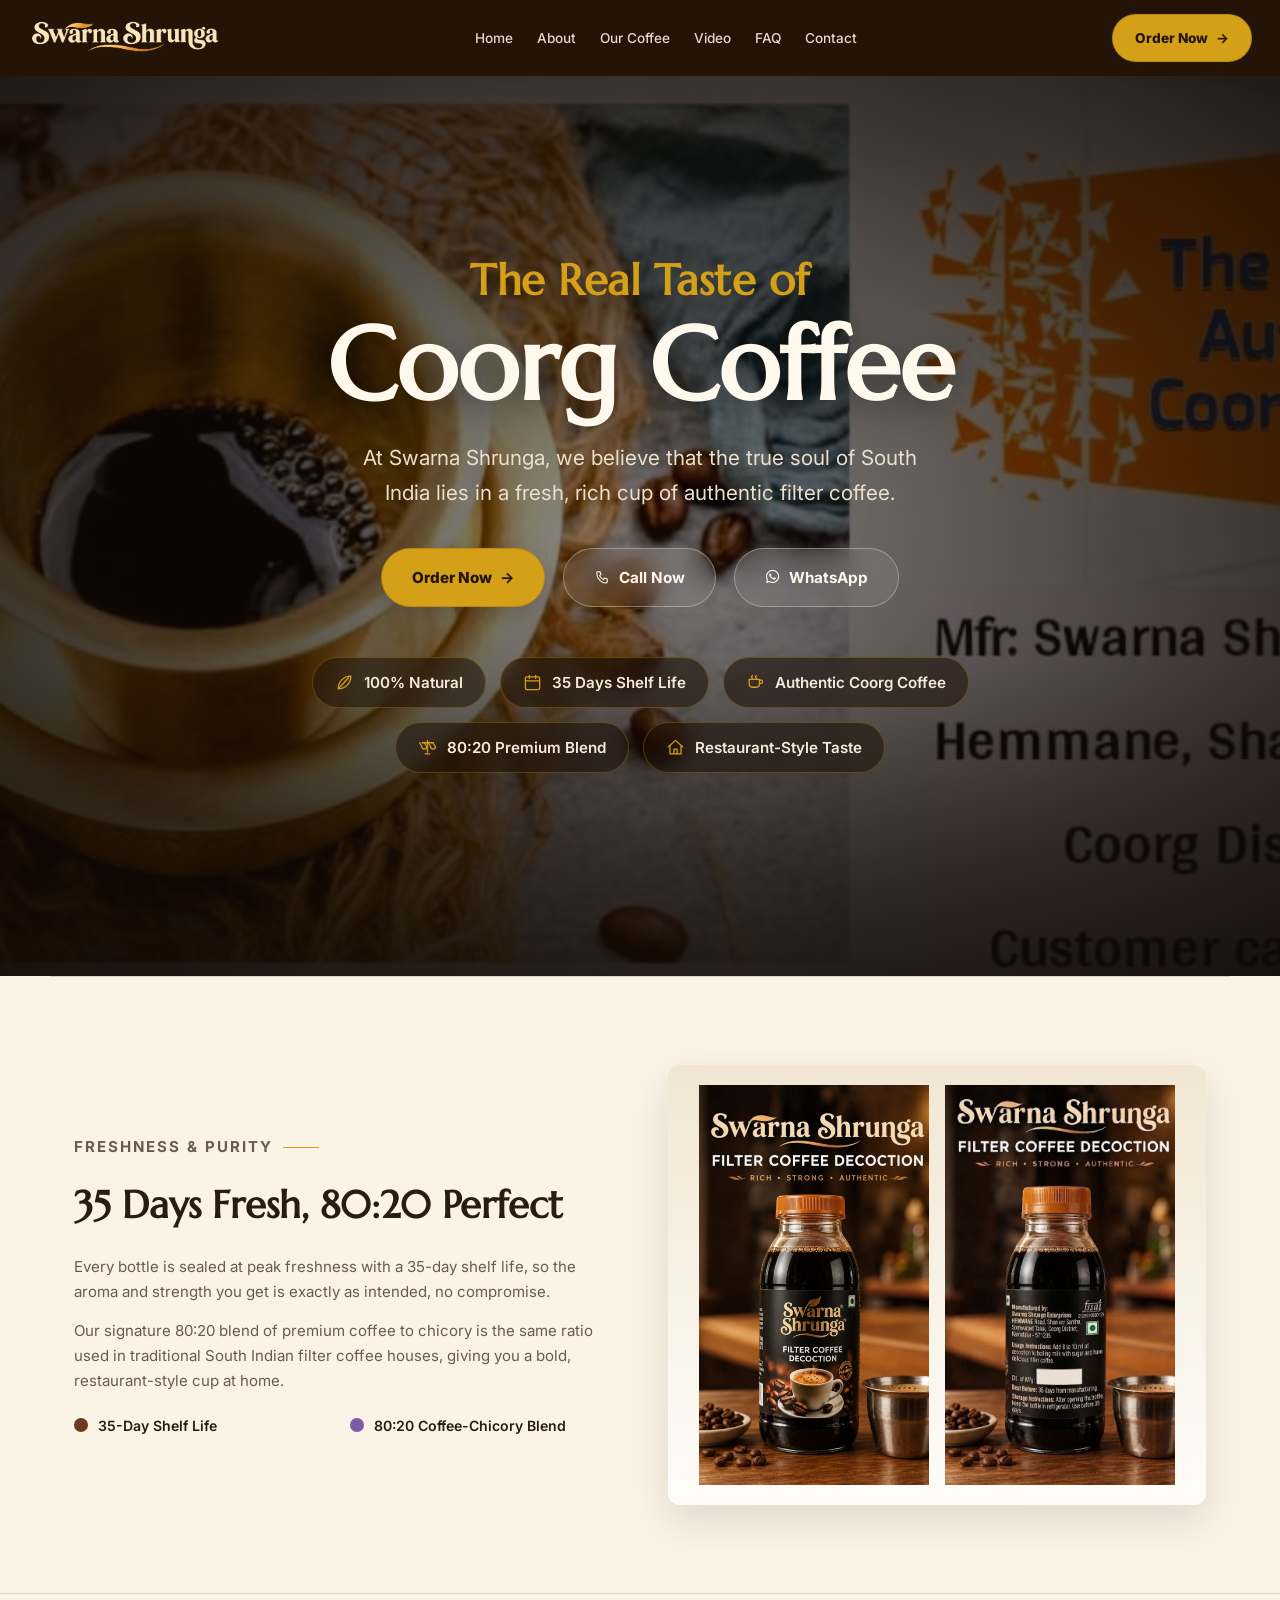
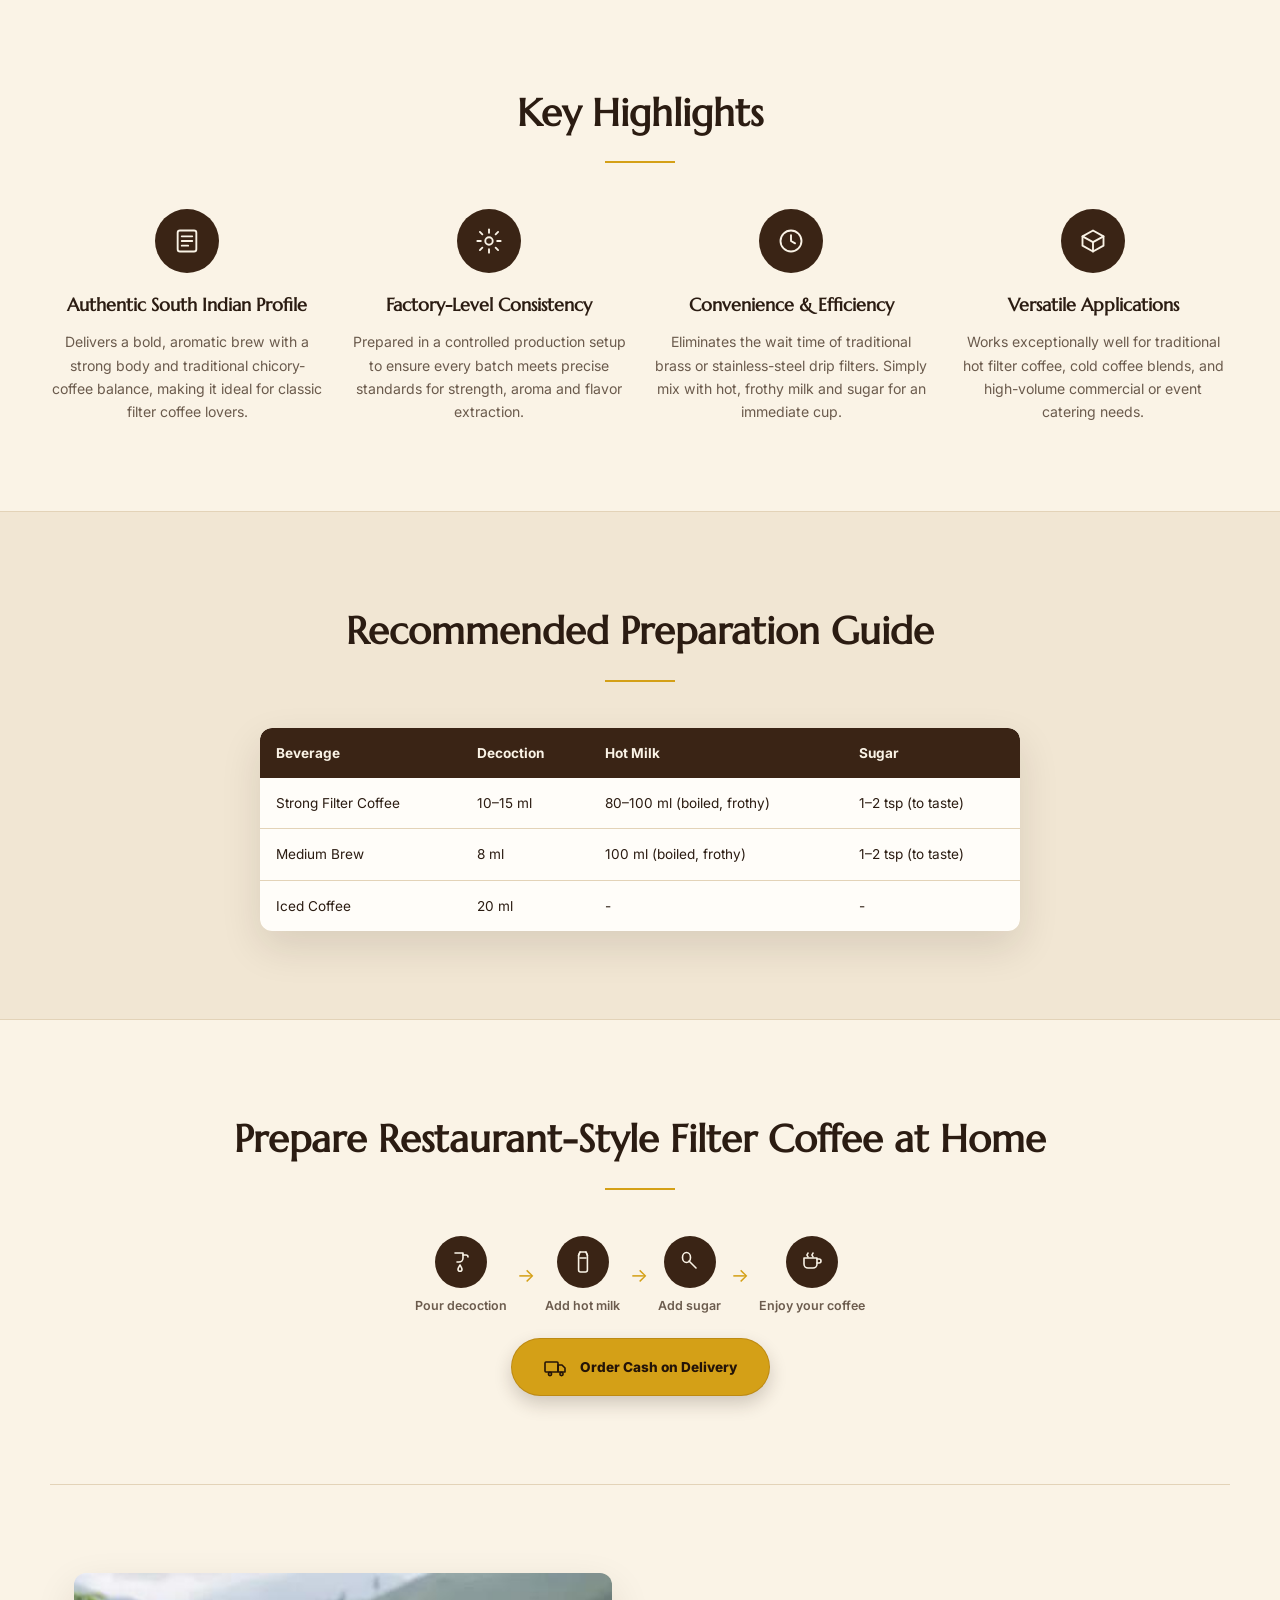
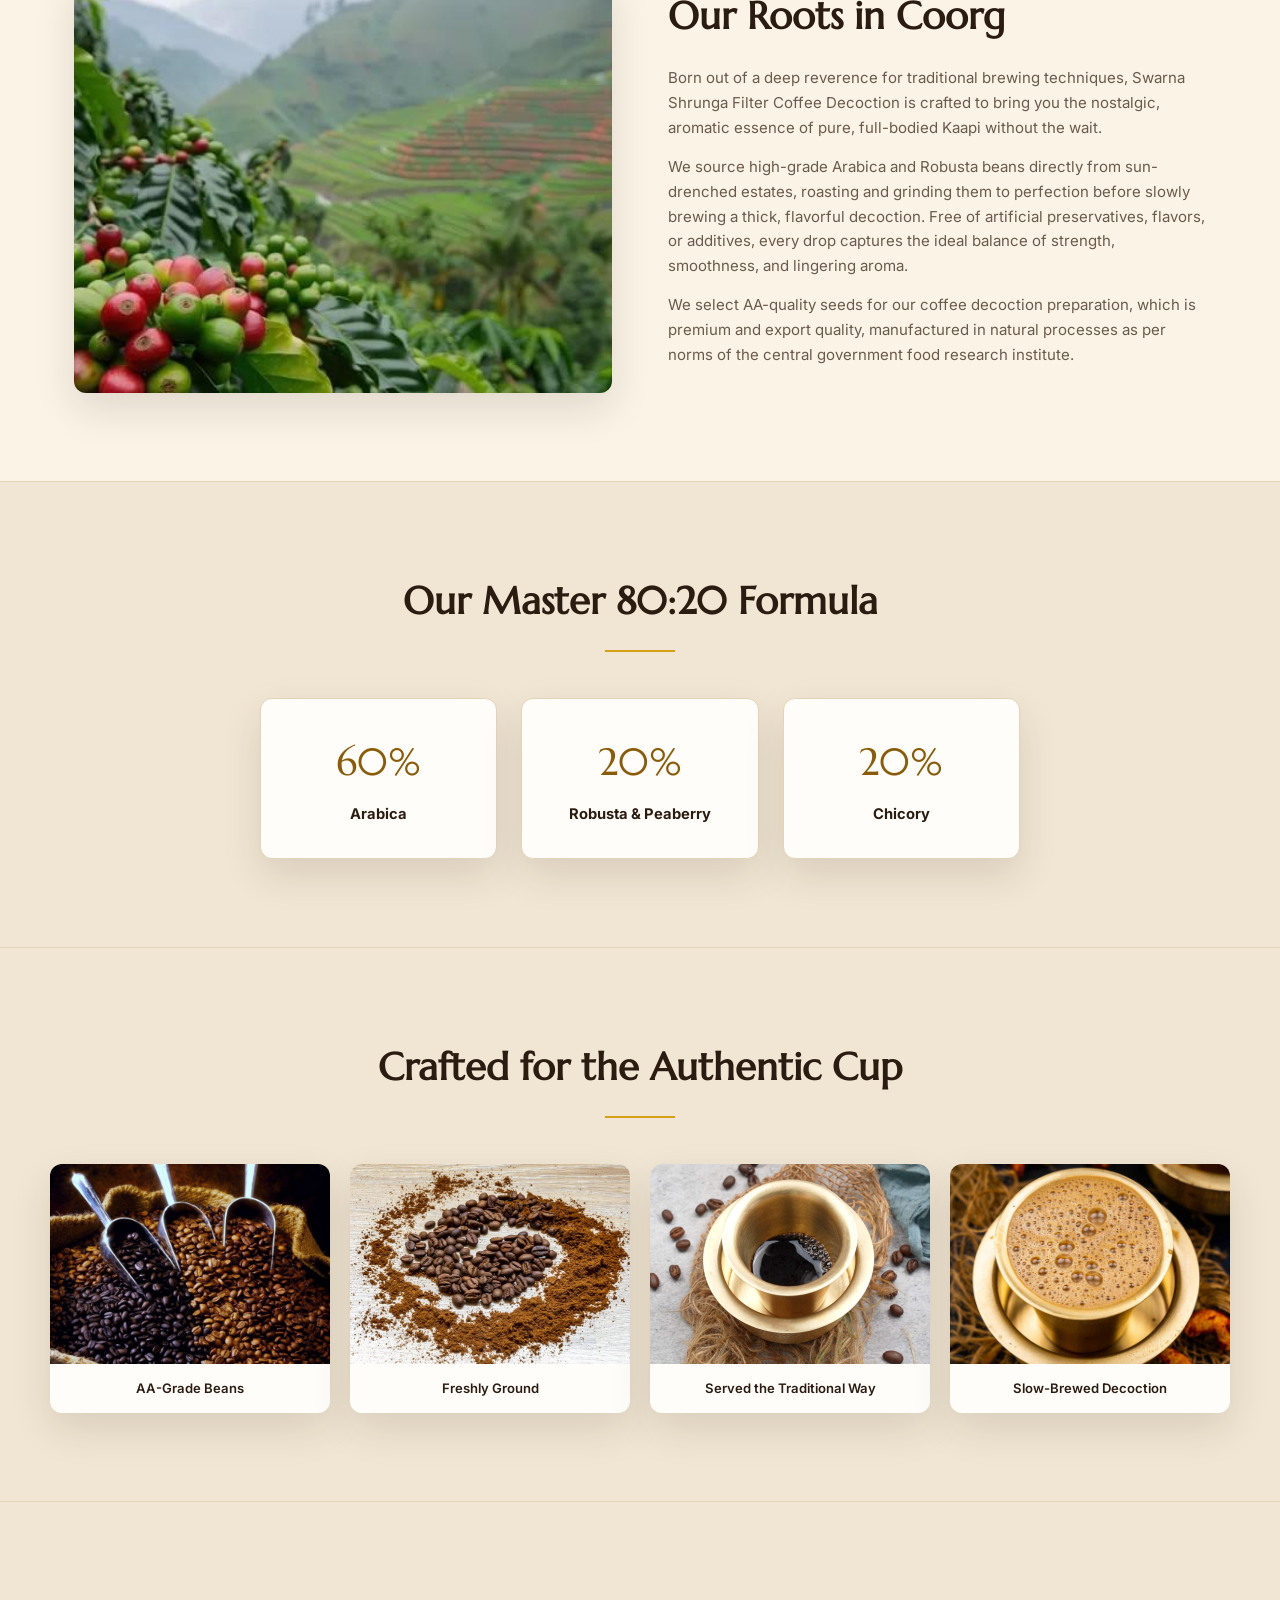
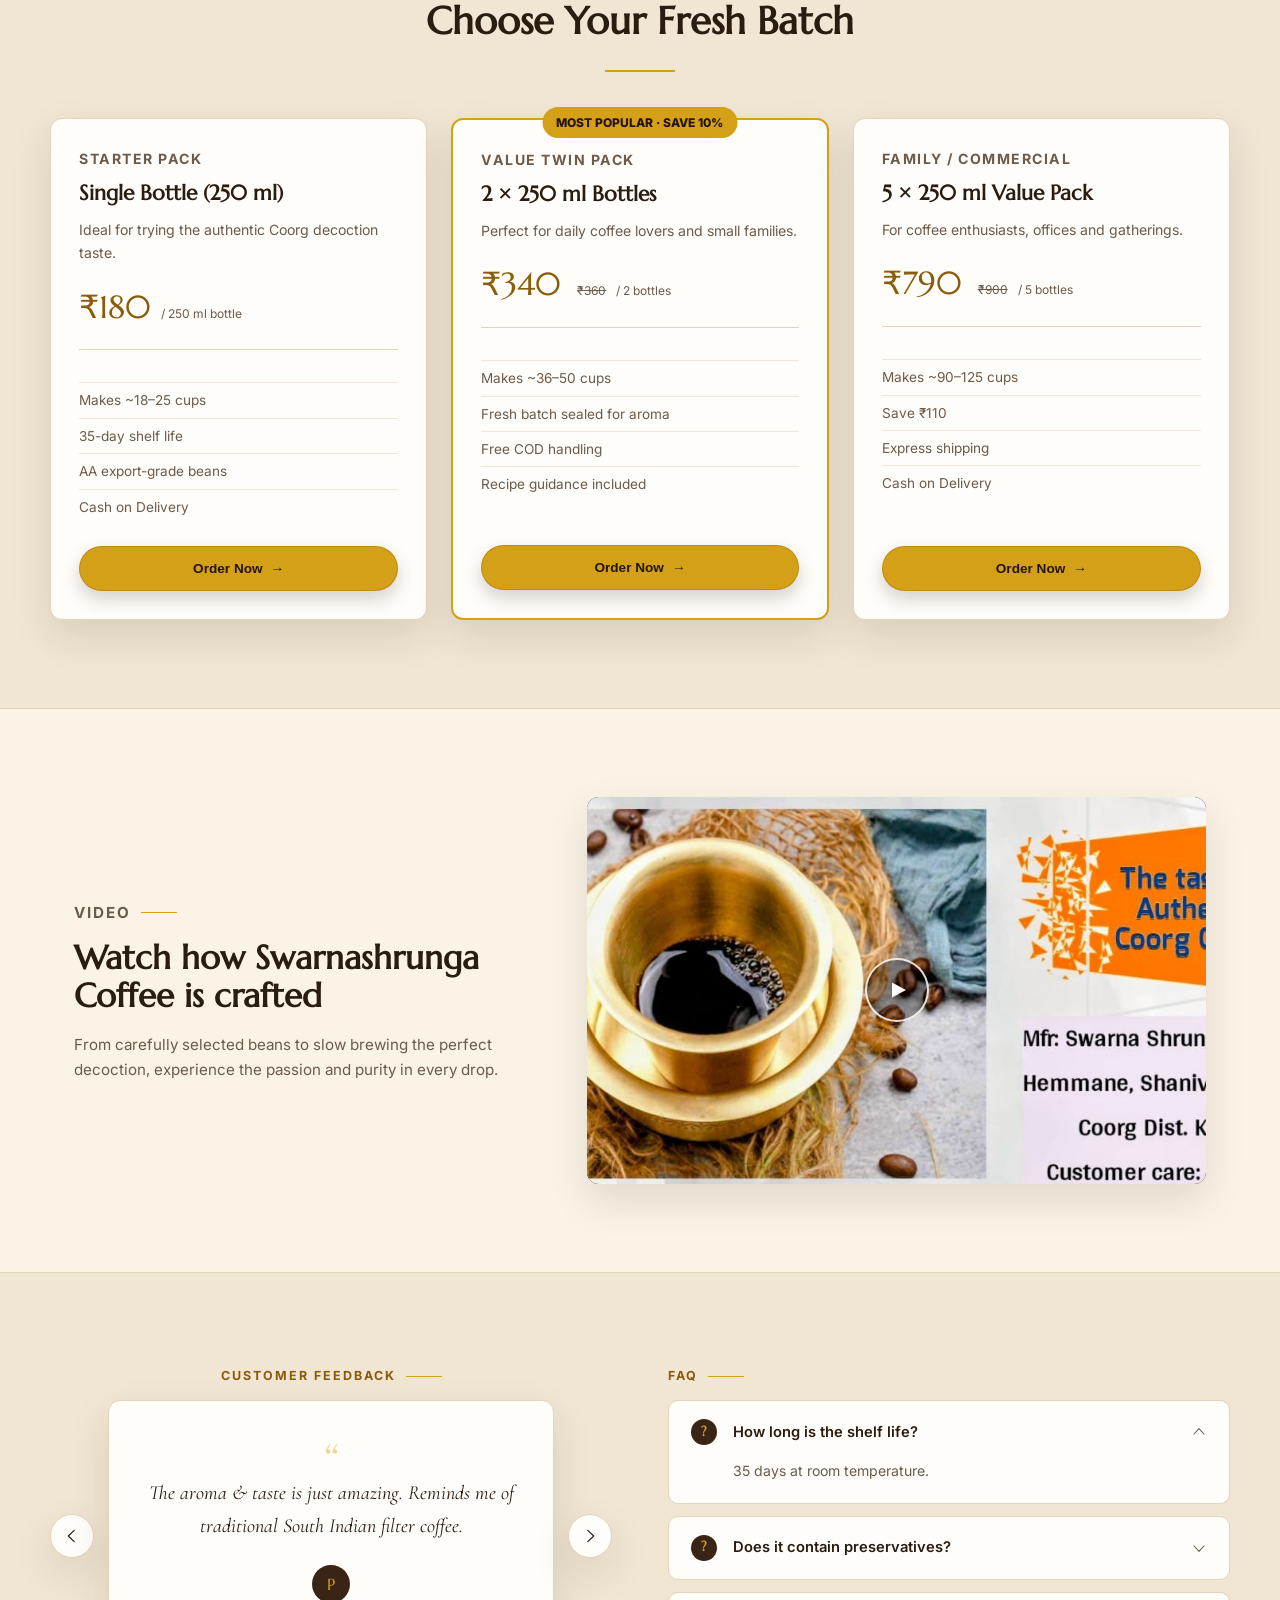
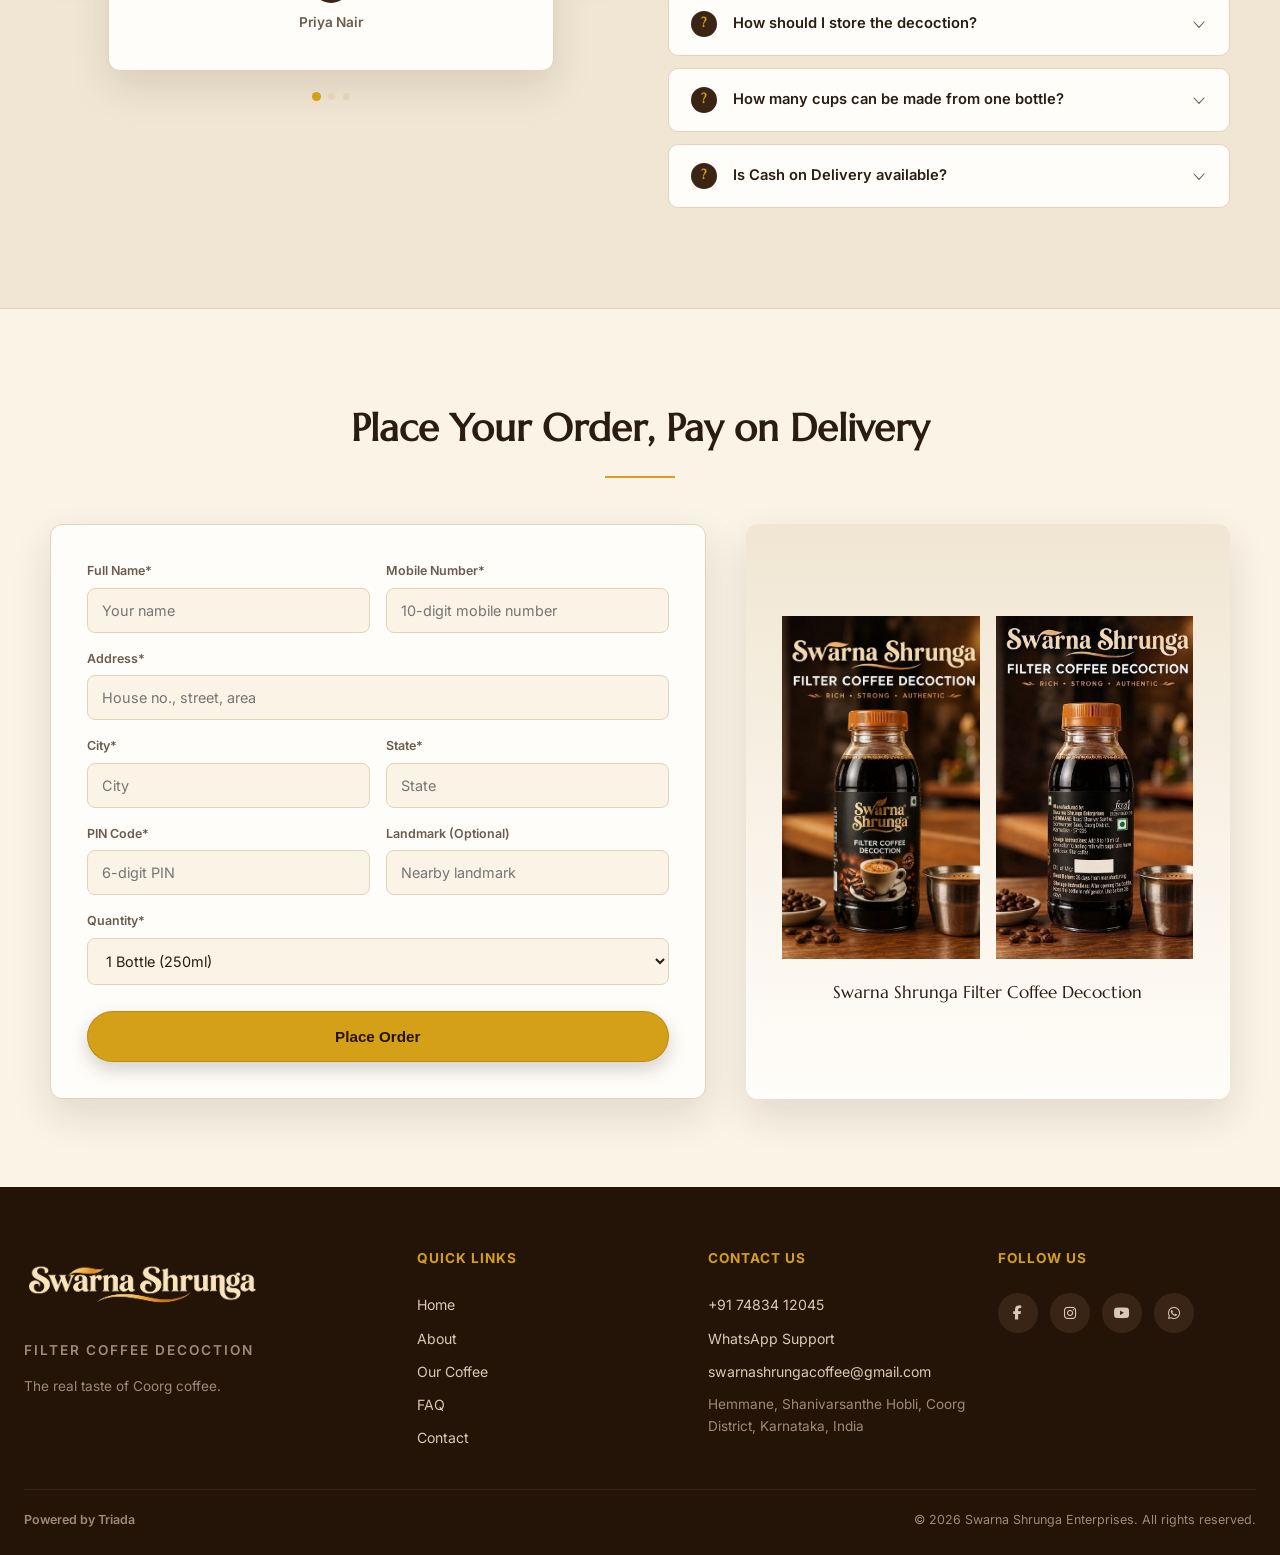
==== commit d9a7450e: "Fix order form validation, enlarge mobile bottle images, gitignore setup guide - Enforce phone/PIN d" ====
--- a/index.html
+++ b/index.html
@@ -66,7 +66,7 @@
           { "@type": "Question", "name": "How long is the shelf life?", "acceptedAnswer": { "@type": "Answer", "text": "35 days at room temperature." } },
           { "@type": "Question", "name": "Does it contain preservatives?", "acceptedAnswer": { "@type": "Answer", "text": "No. It is free of artificial preservatives, flavors, or additives." } },
           { "@type": "Question", "name": "How should I store the decoction?", "acceptedAnswer": { "@type": "Answer", "text": "Store in a cool, dry place away from direct sunlight; refrigerate after opening, for best freshness." } },
-          { "@type": "Question", "name": "How many cups can be made from one bottle?", "acceptedAnswer": { "@type": "Answer", "text": "A 250 ml bottle makes approximately 18-25 cups depending on strength preference." } },
+          { "@type": "Question", "name": "How many cups can be made from one bottle?", "acceptedAnswer": { "@type": "Answer", "text": "A 250 ml bottle makes approximately 25-30 cups depending on strength preference." } },
           { "@type": "Question", "name": "Is Cash on Delivery available?", "acceptedAnswer": { "@type": "Answer", "text": "Yes, Cash on Delivery is available for orders across India." } }
         ]
       }
@@ -277,7 +277,7 @@
         <figcaption>Served the Traditional Way</figcaption>
       </figure>
       <figure class="craft-item">
-        <img src="assets/images/doc-kaapi.jpg" alt="Slow-brewed South Indian filter coffee decoction" loading="lazy">
+        <img src="assets/images/doc-kaapi.jpg" alt="Slow-brewed South Indian filter coffee decoction" loading="lazy" style="object-position:center 70%">
         <figcaption>Slow-Brewed Decoction</figcaption>
       </figure>
     </div>
@@ -367,7 +367,7 @@
           <details open><summary><span class="faq-q-ico" aria-hidden="true">?</span><span class="faq-q-text">How long is the shelf life?</span><svg class="ico faq-chevron" aria-hidden="true"><use href="#ico-chevron-down"/></svg></summary><p>35 days at room temperature.</p></details>
           <details><summary><span class="faq-q-ico" aria-hidden="true">?</span><span class="faq-q-text">Does it contain preservatives?</span><svg class="ico faq-chevron" aria-hidden="true"><use href="#ico-chevron-down"/></svg></summary><p>No. It is free of artificial preservatives, flavors, or additives.</p></details>
           <details><summary><span class="faq-q-ico" aria-hidden="true">?</span><span class="faq-q-text">How should I store the decoction?</span><svg class="ico faq-chevron" aria-hidden="true"><use href="#ico-chevron-down"/></svg></summary><p>Store in a cool, dry place away from direct sunlight; refrigerate after opening, for best freshness.</p></details>
-          <details><summary><span class="faq-q-ico" aria-hidden="true">?</span><span class="faq-q-text">How many cups can be made from one bottle?</span><svg class="ico faq-chevron" aria-hidden="true"><use href="#ico-chevron-down"/></svg></summary><p>A 250 ml bottle makes approximately 18–25 cups depending on strength preference.</p></details>
+          <details><summary><span class="faq-q-ico" aria-hidden="true">?</span><span class="faq-q-text">How many cups can be made from one bottle?</span><svg class="ico faq-chevron" aria-hidden="true"><use href="#ico-chevron-down"/></svg></summary><p>A 250 ml bottle makes approximately 25–30 cups depending on strength preference.</p></details>
           <details><summary><span class="faq-q-ico" aria-hidden="true">?</span><span class="faq-q-text">Is Cash on Delivery available?</span><svg class="ico faq-chevron" aria-hidden="true"><use href="#ico-chevron-down"/></svg></summary><p>Yes, Cash on Delivery is available for orders across India.</p></details>
         </div>
       </div>
--- a/assets/css/style.css
+++ b/assets/css/style.css
@@ -275,11 +275,13 @@
   .prep-step span{font-size:.7rem}
   .step-arrow{display:none}
   .image-frame img{height:280px}
-  .bottle-frame img{height:220px}
-  .cod-image-frame img{height:220px}
+  .bottle-frame{gap:4px;width:100vw;margin-left:calc(50% - 50vw);border-radius:0;padding:10px 2px}
+  .bottle-frame img{height:460px;max-width:50%;width:auto}
+  .cod-image-frame{width:100vw;margin-left:calc(50% - 50vw);border-radius:0;padding:10px 2px}
+  .cod-image-pair{gap:4px}
+  .cod-image-frame img,.cod-image-pair img{height:460px;max-width:50%;width:auto}
   .form-row{grid-template-columns:1fr}
   .cod-form input,.cod-form select{font-size:16px}
-  .cod-image-frame{padding:22px}
   .testimonial-card{padding:26px 20px}
   .testi-arrow{width:34px;height:34px}
   .testi-arrow .ico{width:14px;height:14px}
@@ -299,6 +301,8 @@
   .center-title{font-size:1.5rem}
   .craft-grid{grid-template-columns:1fr}
   .craft-item img{height:200px}
+  .bottle-frame img{height:380px;max-width:50%;width:auto}
+  .cod-image-frame img,.cod-image-pair img{height:380px;max-width:50%;width:auto}
   .testimonial-quote{font-size:1.05rem}
   .pack-card{padding:22px}
   .price{font-size:1.6rem}
